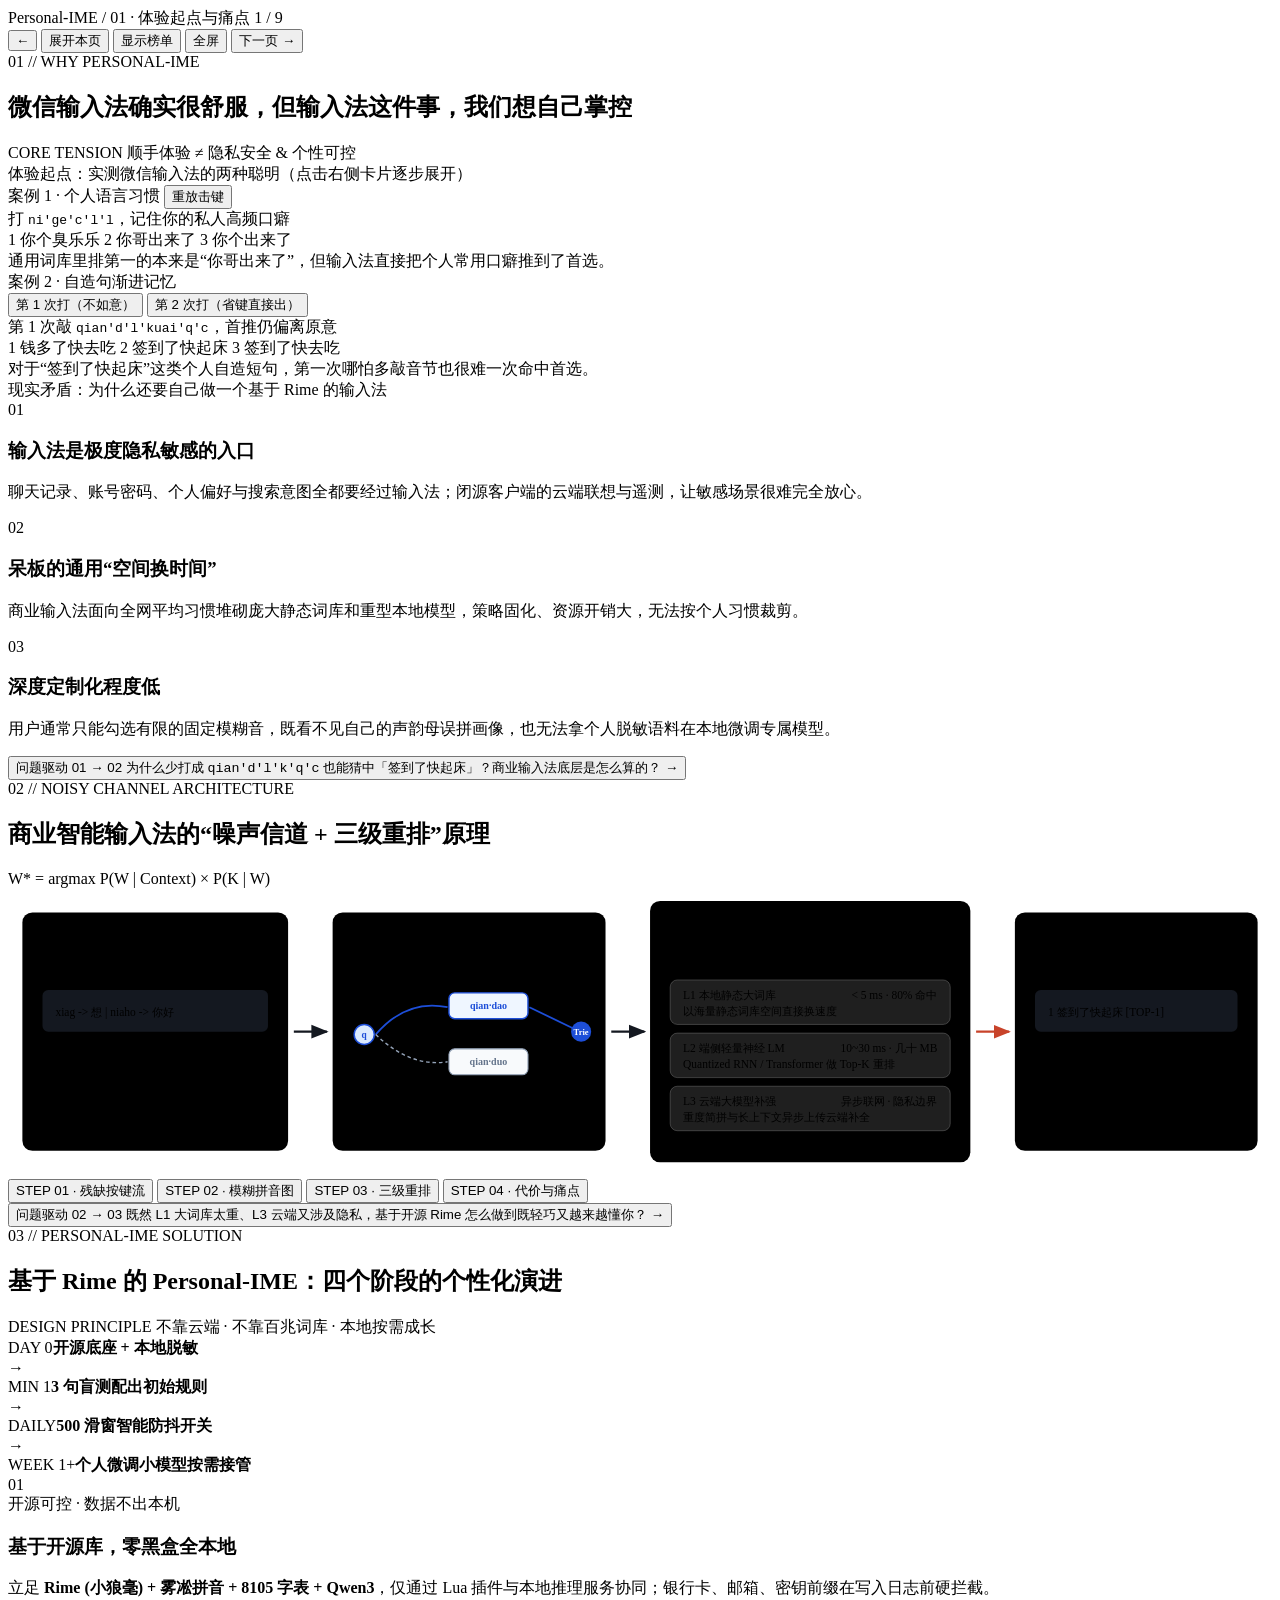
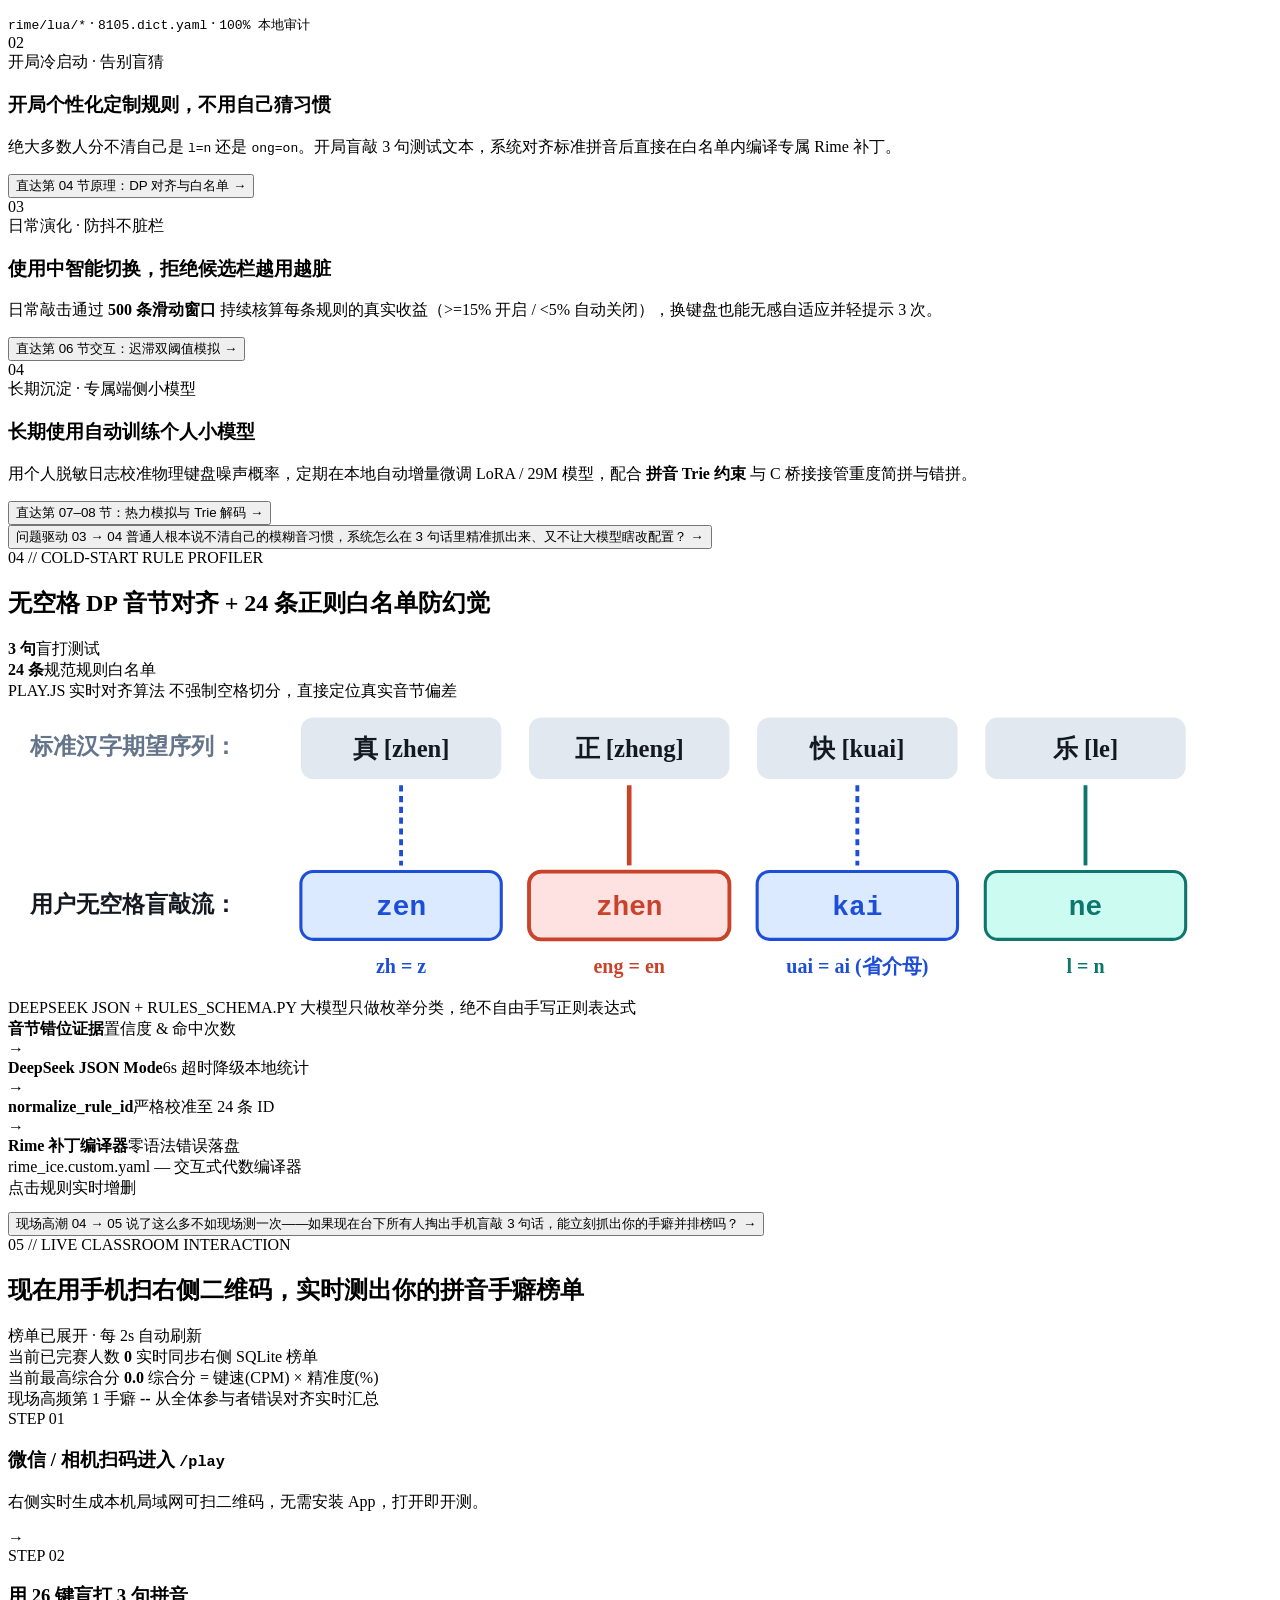
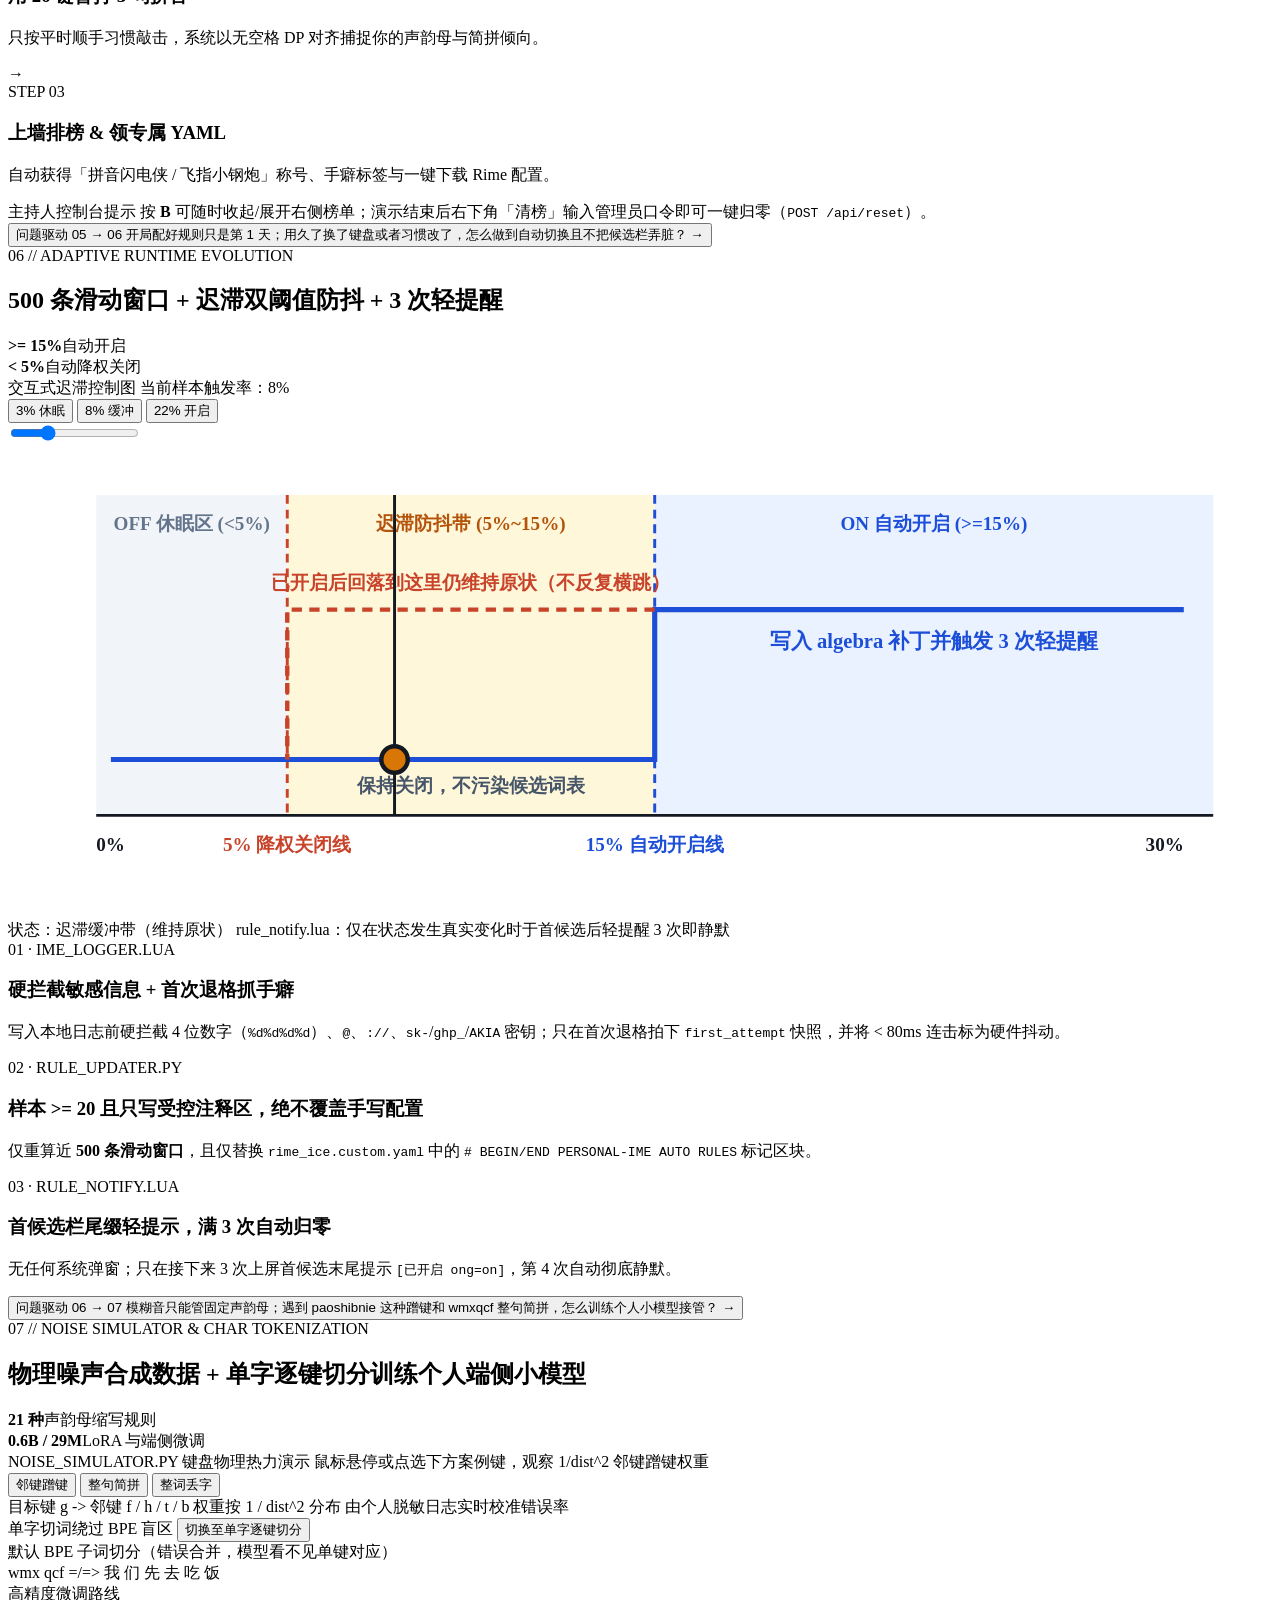
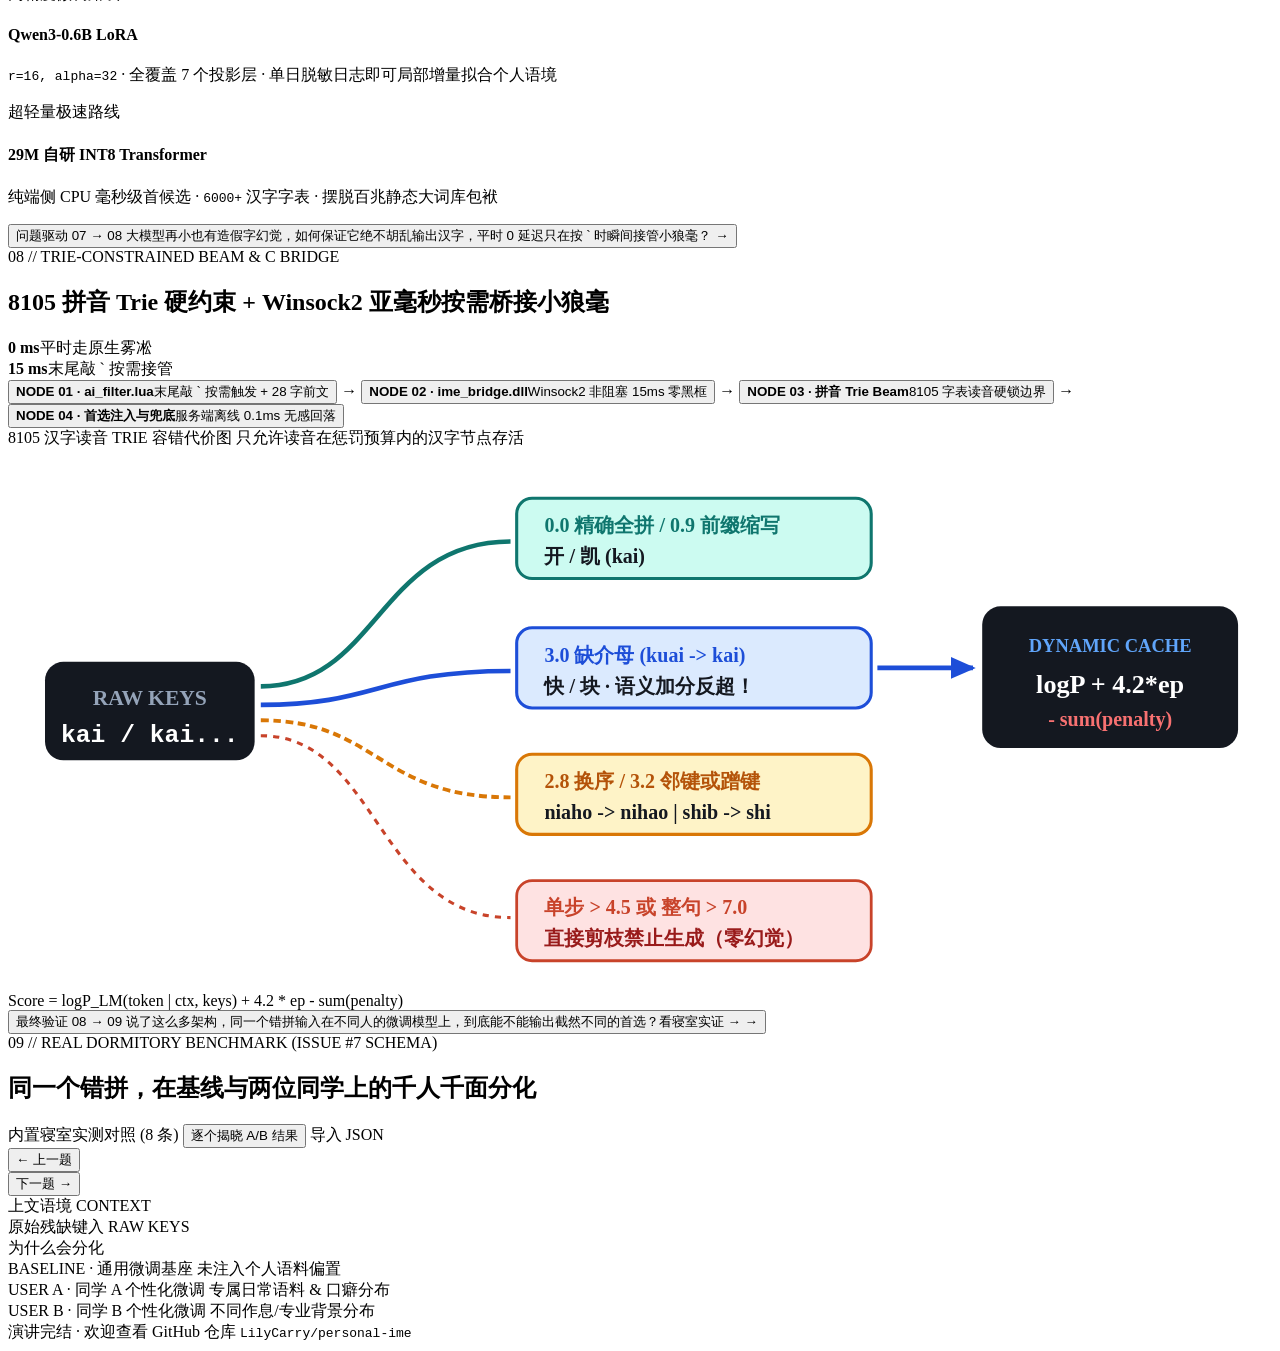
==== web/static/index.html @ c61e1b67 "feat(web): rebuild stage deck using blueprint SVG diagrams and 1920x1080 scaled canvas" ====
<!DOCTYPE html>
<html lang="zh-CN">
<head>
  <meta charset="UTF-8" />
  <meta name="viewport" content="width=device-width, initial-scale=1.0" />
  <title>Personal-IME | 千人千面的个性化智能拼音输入法</title>
  <link rel="icon" href="data:image/svg+xml,%3Csvg xmlns='http://www.w3.org/2000/svg' viewBox='0 0 32 32'%3E%3Crect width='32' height='32' rx='6' fill='%23141820'/%3E%3Ctext x='16' y='22' text-anchor='middle' font-family='sans-serif' font-size='15' font-weight='800' fill='%23C8432A'%3EPI%3C/text%3E%3C/svg%3E" />
  <link rel="stylesheet" href="/static/css/stage.css" />
</head>
<body>
  <div id="stage-shell" class="stage-shell is-sidebar-hidden">
    <!-- Left main viewport hosting scaled 1920x1080 fixed stage -->
    <main id="stage-main" class="stage-main">
      <!-- Subtle floating HUD outside/above slide canvas -->
      <div class="floating-hud" aria-label="演示控制">
        <div class="hud-left">
          <span class="hud-brand">Personal-IME</span>
          <span class="hud-sep">/</span>
          <span id="hud-chapter-name" class="hud-chapter">01 · 体验起点与痛点</span>
          <span id="slide-counter" class="hud-count">1 / 9</span>
        </div>
        <div class="hud-right">
          <button id="prev-slide-btn" class="hud-btn" type="button" title="上一页 (Left)">←</button>
          <button id="reveal-all-btn" class="hud-btn" type="button" title="展开当前页全部内容 (Space)">展开本页</button>
          <button id="toggle-sidebar-btn" class="hud-btn" type="button" title="显示或隐藏右侧扫码与榜单 (B)">显示榜单</button>
          <button id="fullscreen-btn" class="hud-btn" type="button" title="全屏演示 (F)">全屏</button>
          <button id="next-slide-btn" class="hud-btn hud-btn-solid" type="button" title="下一页 (Right)">下一页 →</button>
        </div>
      </div>

      <!-- Fixed 1920x1080 Stage scaled uniformly to fit #stage-main -->
      <div id="deck-viewport" class="deck-viewport">
        <div class="bp-grid-bg" aria-hidden="true"></div>
        <div id="deck-stage" class="deck-stage">

          <!-- ==================== SLIDE 1: 缘起与现实矛盾 ==================== -->
          <section id="slide-1" class="slide is-active" data-title="01 · 体验起点与痛点">
            <div class="slide-head-row">
              <div>
                <div class="kicker">01 // WHY PERSONAL-IME</div>
                <h1 class="h1">微信输入法确实很舒服，但输入法这件事，我们想<span class="rust">自己掌控</span></h1>
              </div>
              <div class="hero-stat-stamp">
                <span class="stamp-k">CORE TENSION</span>
                <span class="stamp-v">顺手体验 <span class="rust">≠</span> 隐私安全 &amp; 个性可控</span>
              </div>
            </div>

            <div class="s1-arena">
              <!-- Left column: Interactive Real Case Demos (Dark Candidate Bars directly framed) -->
              <div class="s1-left">
                <div class="zone-title"><span class="dot dot-ok"></span>体验起点：实测微信输入法的两种聪明（点击右侧卡片逐步展开）</div>

                <div class="demo-unit is-revealed" data-step="0">
                  <div class="demo-top">
                    <span class="tag tag-blue">案例 1 · 个人语言习惯</span>
                    <button id="wx-replay-btn" class="mini-btn" type="button">重放击键</button>
                  </div>
                  <div class="demo-lead">打 <code id="wx-case1-keys" class="keystream">ni'ge'c'l'l</code>，记住你的私人高频口癖</div>
                  <div class="ime-strip">
                    <span class="ime-item is-winner">1 你个臭乐乐</span>
                    <span class="ime-item">2 你哥出来了</span>
                    <span class="ime-item">3 你个出来了</span>
                  </div>
                  <div class="demo-note">通用词库里排第一的本来是“你哥出来了”，但输入法直接把个人常用口癖推到了首选。</div>
                </div>

                <div class="demo-unit is-veiled" data-step="1" data-veil-hint="点击揭晓案例 2：自造句渐进记忆对比">
                  <div class="demo-top">
                    <span class="tag tag-ok">案例 2 · 自造句渐进记忆</span>
                    <div class="seg-group">
                      <button class="seg-btn is-active wx-step-tab" type="button" data-wx-step="0">第 1 次打（不如意）</button>
                      <button class="seg-btn wx-step-tab" type="button" data-wx-step="1">第 2 次打（省键直接出）</button>
                    </div>
                  </div>
                  <div id="wx-step-display">
                    <div class="demo-lead">第 1 次敲 <code class="keystream">qian'd'l'kuai'q'c</code>，首推仍偏离原意</div>
                    <div class="ime-strip">
                      <span class="ime-item is-miss">1 钱多了快去吃</span>
                      <span class="ime-item">2 签到了快起床</span>
                      <span class="ime-item">3 签到了快去吃</span>
                    </div>
                    <div class="demo-note">对于“签到了快起床”这类个人自造短句，第一次哪怕多敲音节也很难一次命中首选。</div>
                  </div>
                </div>
              </div>

              <!-- Vertical Hairline -->
              <div class="v-rule" aria-hidden="true"></div>

              <!-- Right column: Big Editorial Numbered Pain Points (No boxed padding voids) -->
              <div class="s1-right">
                <div class="zone-title"><span class="dot dot-rust"></span>现实矛盾：为什么还要自己做一个基于 Rime 的输入法</div>

                <div class="pain-row is-veiled" data-step="2" data-veil-hint="点击揭晓痛点 01：极度隐私敏感">
                  <div class="pain-num">01</div>
                  <div class="pain-body">
                    <h3>输入法是极度隐私敏感的入口</h3>
                    <p>聊天记录、账号密码、个人偏好与搜索意图全都要经过输入法；闭源客户端的云端联想与遥测，让敏感场景很难完全放心。</p>
                  </div>
                </div>

                <div class="pain-row is-veiled" data-step="3" data-veil-hint="点击揭晓痛点 02：呆板的“空间换时间”">
                  <div class="pain-num">02</div>
                  <div class="pain-body">
                    <h3>呆板的通用“空间换时间”</h3>
                    <p>商业输入法面向全网平均习惯堆砌庞大静态词库和重型本地模型，策略固化、资源开销大，无法按个人习惯裁剪。</p>
                  </div>
                </div>

                <div class="pain-row is-veiled" data-step="4" data-veil-hint="点击揭晓痛点 03：定制化程度极低">
                  <div class="pain-num">03</div>
                  <div class="pain-body">
                    <h3>深度定制化程度低</h3>
                    <p>用户通常只能勾选有限的固定模糊音，既看不见自己的声韵母误拼画像，也无法拿个人脱敏语料在本地微调专属模型。</p>
                  </div>
                </div>
              </div>
            </div>

            <div class="slide-bottom-cue">
              <div class="progress-dots-inline" data-dots></div>
              <button class="cue-btn" type="button" data-goto="1">
                <span class="cue-pill">问题驱动 01 → 02</span>
                <span>为什么少打成 <code>qian'd'l'k'q'c</code> 也能猜中「签到了快起床」？商业输入法底层是怎么算的？</span>
                <span class="cue-arrow">→</span>
              </button>
            </div>
          </section>

          <!-- ==================== SLIDE 2: 商业输入法底层原理 (SVG + Interactive Stage) ==================== -->
          <section id="slide-2" class="slide" data-title="02 · 商业输入法底层原理">
            <div class="slide-head-row">
              <div>
                <div class="kicker">02 // NOISY CHANNEL ARCHITECTURE</div>
                <h2 class="h1">商业智能输入法的“噪声信道 + 三级重排”原理</h2>
              </div>
              <div class="formula-pill">W* = argmax P(W | Context) × P(K | W)</div>
            </div>

            <!-- Interactive SVG Pipeline Schematic -->
            <div class="wt-schematic-wrap is-revealed" data-step="0">
              <svg class="wt-svg" viewBox="0 0 1760 400" xmlns="http://www.w3.org/2000/svg">
                <defs>
                  <marker id="arr-ink" viewBox="0 0 10 10" refX="9" refY="5" markerWidth="8" markerHeight="8" orient="auto">
                    <path d="M0,1 L10,5 L0,9 z" fill="#141820" />
                  </marker>
                  <marker id="arr-rust" viewBox="0 0 10 10" refX="9" refY="5" markerWidth="8" markerHeight="8" orient="auto">
                    <path d="M0,1 L10,5 L0,9 z" fill="#C8432A" />
                  </marker>
                </defs>

                <!-- Step 1 box -->
                <g class="svg-stage" data-wt-target="0">
                  <rect x="20" y="34" width="370" height="332" rx="14" class="svg-box" />
                  <text x="48" y="76" class="svg-kicker">STEP 01 · PHYSICAL INPUT</text>
                  <text x="48" y="114" class="svg-title">残缺按键流 + 2D 坐标</text>
                  <rect x="48" y="142" width="314" height="58" rx="8" fill="#141820" />
                  <text x="66" y="178" class="svg-mono-white">xiag -> 想 | niaho -> 你好</text>
                  <text x="48" y="238" class="svg-body">不只看离散字母，更把每次点击坐标</text>
                  <text x="48" y="266" class="svg-body">映射为二维正态概率分布：</text>
                  <text x="48" y="302" class="svg-blue">P(x,y | target_key) 容错旁键误触</text>
                  <text x="48" y="342" class="svg-hint">点击节点查看底层公式 →</text>
                </g>

                <line x1="398" y1="200" x2="444" y2="200" stroke="#141820" stroke-width="3" marker-end="url(#arr-ink)" />

                <!-- Step 2 box -->
                <g class="svg-stage" data-wt-target="1">
                  <rect x="452" y="34" width="380" height="332" rx="14" class="svg-box" />
                  <text x="480" y="76" class="svg-kicker">STEP 02 · FUZZY LATTICE</text>
                  <text x="480" y="114" class="svg-title">模糊音节图 (DAG / Trie)</text>
                  <!-- Mini lattice SVG diagram -->
                  <circle cx="496" cy="204" r="14" fill="#DBEAFE" stroke="#1D4ED8" stroke-width="2" />
                  <text x="496" y="209" text-anchor="middle" font-size="13" font-weight="800" fill="#1D4ED8">q</text>
                  <path d="M512 204 Q 555 154 612 166" fill="none" stroke="#1D4ED8" stroke-width="2.5" />
                  <path d="M512 204 Q 560 250 612 242" fill="none" stroke="#94A3B8" stroke-width="2" stroke-dasharray="5 4" />
                  <rect x="614" y="146" width="110" height="36" rx="8" fill="#EFF6FF" stroke="#1D4ED8" stroke-width="2" />
                  <text x="669" y="169" text-anchor="middle" font-size="14" font-weight="800" fill="#1D4ED8">qian·dao</text>
                  <rect x="614" y="224" width="110" height="36" rx="8" fill="#F8FAFC" stroke="#94A3B8" stroke-width="1.5" />
                  <text x="669" y="247" text-anchor="middle" font-size="14" font-weight="700" fill="#64748B">qian·duo</text>
                  <path d="M726 166 L 788 196" fill="none" stroke="#1D4ED8" stroke-width="2.5" />
                  <circle cx="798" cy="200" r="14" fill="#1D4ED8" />
                  <text x="798" y="205" text-anchor="middle" font-size="12" font-weight="800" fill="#fff">Trie</text>
                  <text x="480" y="302" class="svg-body">声母简拼、漏敲、换序同时并行展开，</text>
                  <text x="480" y="330" class="svg-body">保留多条音节切分与纠错边权重。</text>
                </g>

                <line x1="840" y1="200" x2="886" y2="200" stroke="#141820" stroke-width="3" marker-end="url(#arr-ink)" />

                <!-- Step 3 HERO box (Rust accent) -->
                <g class="svg-stage is-hero" data-wt-target="2">
                  <rect x="894" y="18" width="446" height="364" rx="14" class="svg-box svg-box-hero" />
                  <text x="922" y="62" class="svg-kicker-rust">STEP 03 · 空间换时间核心 · 点击拆解</text>
                  <text x="922" y="102" class="svg-title-white">三级语言模型重排流水线</text>

                  <rect x="922" y="128" width="390" height="62" rx="10" fill="rgba(255,255,255,0.12)" stroke="rgba(255,255,255,0.28)" />
                  <text x="940" y="154" class="svg-layer-t">L1 本地静态大词库</text>
                  <text x="1294" y="154" text-anchor="end" class="svg-layer-badge">&lt; 5 ms · 80% 命中</text>
                  <text x="940" y="177" class="svg-layer-d">以海量静态词库空间直接换速度</text>

                  <rect x="922" y="202" width="390" height="62" rx="10" fill="rgba(255,255,255,0.12)" stroke="rgba(255,255,255,0.28)" />
                  <text x="940" y="228" class="svg-layer-t">L2 端侧轻量神经 LM</text>
                  <text x="1294" y="228" text-anchor="end" class="svg-layer-badge">10~30 ms · 几十 MB</text>
                  <text x="940" y="251" class="svg-layer-d">Quantized RNN / Transformer 做 Top-K 重排</text>

                  <rect x="922" y="276" width="390" height="62" rx="10" fill="rgba(255,255,255,0.12)" stroke="rgba(255,255,255,0.28)" />
                  <text x="940" y="302" class="svg-layer-t">L3 云端大模型补强</text>
                  <text x="1294" y="302" text-anchor="end" class="svg-layer-badge">异步联网 · 隐私边界</text>
                  <text x="940" y="325" class="svg-layer-d">重度简拼与长上下文异步上传云端补全</text>
                </g>

                <line x1="1348" y1="200" x2="1394" y2="200" stroke="#C8432A" stroke-width="3" marker-end="url(#arr-rust)" />

                <!-- Step 4 box -->
                <g class="svg-stage" data-wt-target="3">
                  <rect x="1402" y="34" width="338" height="332" rx="14" class="svg-box" />
                  <text x="1430" y="76" class="svg-kicker">STEP 04 · RERANK &amp; LIMIT</text>
                  <text x="1430" y="114" class="svg-title">重排输出与核心代价</text>
                  <rect x="1430" y="142" width="282" height="58" rx="8" fill="#141820" />
                  <text x="1448" y="178" class="svg-mono-green">1 签到了快起床   [TOP-1]</text>
                  <text x="1430" y="236" class="svg-rust-bold">3 大工程瓶颈：</text>
                  <text x="1430" y="268" class="svg-body">1. 全靠通用大词库换命中，体积臃肿</text>
                  <text x="1430" y="296" class="svg-body">2. 难以针对单人简拼习惯持续演化</text>
                  <text x="1430" y="324" class="svg-body">3. 长句重拼往往触发云端上下文回传</text>
                </g>
              </svg>
            </div>

            <!-- Interactive Stage Detail Bar (Populated dynamically by stage.js, compact & information-dense) -->
            <div class="wt-control-row is-veiled" data-step="1" data-veil-hint="点击展开右侧 4 阶段底层细节对照">
              <div id="wt-stage-bar" class="wt-pill-tabs">
                <button class="wt-node" type="button" data-wt="0">STEP 01 · 残缺按键流</button>
                <button class="wt-node" type="button" data-wt="1">STEP 02 · 模糊拼音图</button>
                <button class="wt-node is-active" type="button" data-wt="2">STEP 03 · 三级重排</button>
                <button class="wt-node" type="button" data-wt="3">STEP 04 · 代价与痛点</button>
              </div>
              <div id="wt-detail-stage" class="wt-detail-banner"></div>
            </div>

            <div class="slide-bottom-cue">
              <div class="progress-dots-inline" data-dots></div>
              <button class="cue-btn" type="button" data-goto="2">
                <span class="cue-pill">问题驱动 02 → 03</span>
                <span>既然 L1 大词库太重、L3 云端又涉及隐私，基于开源 Rime 怎么做到既轻巧又越来越懂你？</span>
                <span class="cue-arrow">→</span>
              </button>
            </div>
          </section>

          <!-- ==================== SLIDE 3: Rime 方案四大亮点 ==================== -->
          <section id="slide-3" class="slide" data-title="03 · Rime 方案四大亮点">
            <div class="slide-head-row">
              <div>
                <div class="kicker">03 // PERSONAL-IME SOLUTION</div>
                <h2 class="h1">基于 Rime 的 Personal-IME：<span class="rust">四个阶段</span>的个性化演进</h2>
              </div>
              <div class="hero-stat-stamp">
                <span class="stamp-k">DESIGN PRINCIPLE</span>
                <span class="stamp-v">不靠云端 · 不靠百兆词库 · 本地按需成长</span>
              </div>
            </div>

            <!-- Visual horizontal evolution timeline strip -->
            <div class="evo-timeline">
              <div class="evo-node"><span>DAY 0</span><b>开源底座 + 本地脱敏</b></div>
              <div class="evo-line">→</div>
              <div class="evo-node"><span>MIN 1</span><b>3 句盲测配出初始规则</b></div>
              <div class="evo-line">→</div>
              <div class="evo-node"><span>DAILY</span><b>500 滑窗智能防抖开关</b></div>
              <div class="evo-line">→</div>
              <div class="evo-node is-accent"><span>WEEK 1+</span><b>个人微调小模型按需接管</b></div>
            </div>

            <!-- 2x2 Asymmetric Architectural Grid with Strong Visual Stripes -->
            <div class="s3-grid">
              <article class="pillar p-dark is-revealed" data-step="0">
                <div class="pillar-num">01</div>
                <div class="pillar-head">
                  <span class="tag tag-white">开源可控 · 数据不出本机</span>
                  <h3>基于开源库，零黑盒全本地</h3>
                </div>
                <p>立足 <strong>Rime (小狼毫) + 雾凇拼音 + 8105 字表 + Qwen3</strong>，仅通过 Lua 插件与本地推理服务协同；银行卡、邮箱、密钥前缀在写入日志前硬拦截。</p>
                <div class="pillar-foot"><code>rime/lua/*</code> · <code>8105.dict.yaml</code> · <code>100% 本地审计</code></div>
              </article>

              <article class="pillar p-blue is-veiled" data-step="1" data-veil-hint="点击揭晓亮点 02：开局冷启动规则定制">
                <div class="pillar-num">02</div>
                <div class="pillar-head">
                  <span class="tag tag-blue">开局冷启动 · 告别盲猜</span>
                  <h3>开局个性化定制规则，不用自己猜习惯</h3>
                </div>
                <p>绝大多数人分不清自己是 <code>l=n</code> 还是 <code>ong=on</code>。开局盲敲 3 句测试文本，系统对齐标准拼音后直接在白名单内编译专属 Rime 补丁。</p>
                <div class="pillar-foot">
                  <button class="inline-jump" type="button" data-goto="3">直达第 04 节原理：DP 对齐与白名单 →</button>
                </div>
              </article>

              <article class="pillar p-amber is-veiled" data-step="2" data-veil-hint="点击揭晓亮点 03：日常智能切换">
                <div class="pillar-num">03</div>
                <div class="pillar-head">
                  <span class="tag tag-warn">日常演化 · 防抖不脏栏</span>
                  <h3>使用中智能切换，拒绝候选栏越用越脏</h3>
                </div>
                <p>日常敲击通过 <strong>500 条滑动窗口</strong> 持续核算每条规则的真实收益（&gt;=15% 开启 / &lt;5% 自动关闭），换键盘也能无感自适应并轻提示 3 次。</p>
                <div class="pillar-foot">
                  <button class="inline-jump" type="button" data-goto="5">直达第 06 节交互：迟滞双阈值模拟 →</button>
                </div>
              </article>

              <article class="pillar p-rust is-veiled" data-step="3" data-veil-hint="点击揭晓亮点 04：长期训练端侧小模型">
                <div class="pillar-num">04</div>
                <div class="pillar-head">
                  <span class="tag tag-rust">长期沉淀 · 专属端侧小模型</span>
                  <h3>长期使用自动训练个人小模型</h3>
                </div>
                <p>用个人脱敏日志校准物理键盘噪声概率，定期在本地自动增量微调 LoRA / 29M 模型，配合 <strong>拼音 Trie 约束</strong> 与 C 桥接接管重度简拼与错拼。</p>
                <div class="pillar-foot">
                  <button class="inline-jump" type="button" data-goto="6">直达第 07–08 节：热力模拟与 Trie 解码 →</button>
                </div>
              </article>
            </div>

            <div class="slide-bottom-cue">
              <div class="progress-dots-inline" data-dots></div>
              <button class="cue-btn" type="button" data-goto="3">
                <span class="cue-pill">问题驱动 03 → 04</span>
                <span>普通人根本说不清自己的模糊音习惯，系统怎么在 3 句话里精准抓出来、又不让大模型瞎改配置？</span>
                <span class="cue-arrow">→</span>
              </button>
            </div>
          </section>

          <!-- ==================== SLIDE 4: 开局规则引擎 ==================== -->
          <section id="slide-4" class="slide" data-title="04 · 开局个性化规则">
            <div class="slide-head-row">
              <div>
                <div class="kicker">04 // COLD-START RULE PROFILER</div>
                <h2 class="h1">无空格 DP 音节对齐 + <span class="rust">24 条正则白名单</span>防幻觉</h2>
              </div>
              <div class="kpi-pair">
                <div class="kpi-mini"><b>3 句</b><span>盲打测试</span></div>
                <div class="kpi-mini"><b>24 条</b><span>规范规则白名单</span></div>
              </div>
            </div>

            <div class="s4-grid">
              <!-- Left: Visual Alignment Diagram + Anti-hallucination SVG -->
              <div class="s4-left">
                <div class="visual-panel is-revealed" data-step="0">
                  <div class="vp-head">
                    <span class="tag tag-blue">PLAY.JS 实时对齐算法</span>
                    <span class="vp-sub">不强制空格切分，直接定位真实音节偏差</span>
                  </div>
                  <svg viewBox="0 0 820 190" class="align-svg" xmlns="http://www.w3.org/2000/svg">
                    <text x="14" y="34" font-size="15" font-weight="800" fill="#64748B">标准汉字期望序列：</text>
                    <g transform="translate(190,10)">
                      <rect x="0" y="0" width="130" height="40" rx="8" fill="#E2E8F0" /><text x="65" y="26" text-anchor="middle" font-weight="800" font-size="16" fill="#141820">真 [zhen]</text>
                      <rect x="148" y="0" width="130" height="40" rx="8" fill="#E2E8F0" /><text x="213" y="26" text-anchor="middle" font-weight="800" font-size="16" fill="#141820">正 [zheng]</text>
                      <rect x="296" y="0" width="130" height="40" rx="8" fill="#E2E8F0" /><text x="361" y="26" text-anchor="middle" font-weight="800" font-size="16" fill="#141820">快 [kuai]</text>
                      <rect x="444" y="0" width="130" height="40" rx="8" fill="#E2E8F0" /><text x="509" y="26" text-anchor="middle" font-weight="800" font-size="16" fill="#141820">乐 [le]</text>
                    </g>

                    <!-- Mapping arrows -->
                    <line x1="255" y1="54" x2="255" y2="106" stroke="#1D4ED8" stroke-width="2.5" stroke-dasharray="4 3" />
                    <line x1="403" y1="54" x2="403" y2="106" stroke="#C8432A" stroke-width="3" />
                    <line x1="551" y1="54" x2="551" y2="106" stroke="#1D4ED8" stroke-width="2.5" stroke-dasharray="4 3" />
                    <line x1="699" y1="54" x2="699" y2="106" stroke="#0F766E" stroke-width="2.5" />

                    <text x="14" y="136" font-size="15" font-weight="800" fill="#141820">用户无空格盲敲流：</text>
                    <g transform="translate(190,110)">
                      <rect x="0" y="0" width="130" height="44" rx="8" fill="#DBEAFE" stroke="#1D4ED8" stroke-width="2" /><text x="65" y="28" text-anchor="middle" font-family="monospace" font-weight="800" font-size="18" fill="#1D4ED8">zen</text>
                      <rect x="148" y="0" width="130" height="44" rx="8" fill="#FEE2E2" stroke="#C8432A" stroke-width="2.5" /><text x="213" y="28" text-anchor="middle" font-family="monospace" font-weight="800" font-size="18" fill="#C8432A">zhen</text>
                      <rect x="296" y="0" width="130" height="44" rx="8" fill="#DBEAFE" stroke="#1D4ED8" stroke-width="2" /><text x="361" y="28" text-anchor="middle" font-family="monospace" font-weight="800" font-size="18" fill="#1D4ED8">kai</text>
                      <rect x="444" y="0" width="130" height="44" rx="8" fill="#CCFBF1" stroke="#0F766E" stroke-width="2" /><text x="509" y="28" text-anchor="middle" font-family="monospace" font-weight="800" font-size="18" fill="#0F766E">ne</text>
                    </g>
                    <text x="255" y="176" text-anchor="middle" font-size="13" font-weight="700" fill="#1D4ED8">zh = z</text>
                    <text x="403" y="176" text-anchor="middle" font-size="13" font-weight="800" fill="#C8432A">eng = en</text>
                    <text x="551" y="176" text-anchor="middle" font-size="13" font-weight="700" fill="#1D4ED8">uai = ai (省介母)</text>
                    <text x="699" y="176" text-anchor="middle" font-size="13" font-weight="700" fill="#0F766E">l = n</text>
                  </svg>
                </div>

                <div class="visual-panel is-veiled" data-step="1" data-veil-hint="点击揭晓大模型 JSON 白名单过滤管道">
                  <div class="vp-head">
                    <span class="tag tag-rust">DEEPSEEK JSON + RULES_SCHEMA.PY</span>
                    <span class="vp-sub">大模型只做枚举分类，绝不自由手写正则表达式</span>
                  </div>
                  <div class="funnel-row">
                    <div class="fn-box"><b>音节错位证据</b><span>置信度 &amp; 命中次数</span></div>
                    <div class="fn-arr">→</div>
                    <div class="fn-box"><b>DeepSeek JSON Mode</b><span>6s 超时降级本地统计</span></div>
                    <div class="fn-arr">→</div>
                    <div class="fn-box is-hi"><b>normalize_rule_id</b><span>严格校准至 24 条 ID</span></div>
                    <div class="fn-arr">→</div>
                    <div class="fn-box is-ok"><b>Rime 补丁编译器</b><span>零语法错误落盘</span></div>
                  </div>
                </div>
              </div>

              <!-- Right: Interactive Rime Algebra Live Compiler -->
              <div class="s4-right is-veiled" data-step="2" data-veil-hint="点击开启交互式 Rime algebra 规则实时编译器">
                <div class="compiler-shell">
                  <div class="compiler-head">
                    <div>
                      <span class="dot-group"><i></i><i></i><i></i></span>
                      <span class="comp-title">rime_ice.custom.yaml — 交互式代数编译器</span>
                    </div>
                    <span class="comp-sub">点击规则实时增删</span>
                  </div>
                  <div id="rule-chip-group" class="chip-grid" aria-label="切换常见 Rime 模糊音规则"></div>
                  <pre id="rime-yaml-preview" class="yaml-code"></pre>
                </div>
              </div>
            </div>

            <div class="slide-bottom-cue">
              <div class="progress-dots-inline" data-dots></div>
              <button class="cue-btn" type="button" data-goto="4">
                <span class="cue-pill">现场高潮 04 → 05</span>
                <span>说了这么多不如现场测一次——如果现在台下所有人掏出手机盲敲 3 句话，能立刻抓出你的手癖并排榜吗？</span>
                <span class="cue-arrow">→</span>
              </button>
            </div>
          </section>

          <!-- ==================== SLIDE 5: 现场互动（右侧榜单自动展露） ==================== -->
          <section id="slide-5" class="slide" data-title="05 · 现场扫码测手癖">
            <div class="slide-head-row">
              <div>
                <div class="kicker">05 // LIVE CLASSROOM INTERACTION</div>
                <h2 class="h1">现在用手机扫右侧二维码，实时测出你的<span class="rust">拼音手癖榜单</span></h2>
              </div>
              <div class="live-pill-tag"><span class="live-dot"></span>榜单已展开 · 每 2s 自动刷新</div>
            </div>

            <!-- Giant Real-Time KPI Row (Updated live by stage.js from /api/leaderboard!) -->
            <div class="s5-kpi-row is-revealed" data-step="0">
              <div class="s5-kpi">
                <span class="s5-kpi-k">当前已完赛人数</span>
                <b id="live-total-players" class="s5-kpi-v">0</b>
                <span class="s5-kpi-d">实时同步右侧 SQLite 榜单</span>
              </div>
              <div class="s5-kpi">
                <span class="s5-kpi-k">当前最高综合分</span>
                <b id="live-top-score" class="s5-kpi-v">0.0</b>
                <span class="s5-kpi-d">综合分 = 键速(CPM) × 精准度(%)</span>
              </div>
              <div class="s5-kpi">
                <span class="s5-kpi-k">现场高频第 1 手癖</span>
                <b id="live-top-rule" class="s5-kpi-v rust-text">--</b>
                <span class="s5-kpi-d">从全体参与者错误对齐实时汇总</span>
              </div>
            </div>

            <!-- 3 Clear Visual Play Steps -->
            <div class="s5-steps-row is-veiled" data-step="1" data-veil-hint="点击查看 3 步现场扫码挑战指南">
              <div class="play-step">
                <div class="ps-num">STEP 01</div>
                <h3>微信 / 相机扫码进入 <code>/play</code></h3>
                <p>右侧实时生成本机局域网可扫二维码，无需安装 App，打开即开测。</p>
              </div>
              <div class="ps-arrow">→</div>
              <div class="play-step">
                <div class="ps-num">STEP 02</div>
                <h3>用 26 键盲打 3 句拼音</h3>
                <p>只按平时顺手习惯敲击，系统以无空格 DP 对齐捕捉你的声韵母与简拼倾向。</p>
              </div>
              <div class="ps-arrow">→</div>
              <div class="play-step is-highlight">
                <div class="ps-num">STEP 03</div>
                <h3>上墙排榜 &amp; 领专属 YAML</h3>
                <p>自动获得「拼音闪电侠 / 飞指小钢炮」称号、手癖标签与一键下载 Rime 配置。</p>
              </div>
            </div>

            <div class="s5-spotlight-band">
              <span class="tag tag-dark">主持人控制台提示</span>
              <span>按 <b>B</b> 可随时收起/展开右侧榜单；演示结束后右下角「清榜」输入管理员口令即可一键归零（<code>POST /api/reset</code>）。</span>
            </div>

            <div class="slide-bottom-cue">
              <div class="progress-dots-inline" data-dots></div>
              <button class="cue-btn" type="button" data-goto="5">
                <span class="cue-pill">问题驱动 05 → 06</span>
                <span>开局配好规则只是第 1 天；用久了换了键盘或者习惯改了，怎么做到自动切换且不把候选栏弄脏？</span>
                <span class="cue-arrow">→</span>
              </button>
            </div>
          </section>

          <!-- ==================== SLIDE 6: 智能切换与迟滞双阈值 ==================== -->
          <section id="slide-6" class="slide" data-title="06 · 使用中智能切换">
            <div class="slide-head-row">
              <div>
                <div class="kicker">06 // ADAPTIVE RUNTIME EVOLUTION</div>
                <h2 class="h1">500 条滑动窗口 + <span class="rust">迟滞双阈值防抖</span> + 3 次轻提醒</h2>
              </div>
              <div class="kpi-pair">
                <div class="kpi-mini"><b>>= 15%</b><span>自动开启</span></div>
                <div class="kpi-mini"><b>< 5%</b><span>自动降权关闭</span></div>
              </div>
            </div>

            <div class="s6-grid">
              <!-- Left: Visual Interactive Hysteresis Graph & Slider -->
              <div class="s6-left is-revealed" data-step="0">
                <div class="vp-head">
                  <div>
                    <span class="tag tag-blue">交互式迟滞控制图</span>
                    <span id="hyst-rate-val" class="rate-readout">当前样本触发率：8%</span>
                  </div>
                  <div class="seg-group">
                    <button class="seg-btn preset-rate-btn" type="button" data-rate="3">3% 休眠</button>
                    <button class="seg-btn preset-rate-btn is-active" type="button" data-rate="8">8% 缓冲</button>
                    <button class="seg-btn preset-rate-btn" type="button" data-rate="22">22% 开启</button>
                  </div>
                </div>

                <input id="hyst-slider" class="hyst-range" type="range" min="0" max="30" step="1" value="8" aria-label="规则样本触发率滑块" />

                <!-- Real Engineering Chart SVG -->
                <svg class="hyst-svg" viewBox="0 0 860 320" xmlns="http://www.w3.org/2000/svg">
                  <!-- Regions -->
                  <rect x="60" y="34" width="130" height="218" fill="#F1F5F9" />
                  <rect x="190" y="34" width="250" height="218" fill="#FEF3C7" opacity="0.65" />
                  <rect x="440" y="34" width="380" height="218" fill="#DBEAFE" opacity="0.6" />

                  <!-- Zone Titles -->
                  <text x="125" y="58" text-anchor="middle" font-size="13" font-weight="800" fill="#64748B">OFF 休眠区 (&lt;5%)</text>
                  <text x="315" y="58" text-anchor="middle" font-size="13" font-weight="800" fill="#B45309">迟滞防抖带 (5%~15%)</text>
                  <text x="630" y="58" text-anchor="middle" font-size="13" font-weight="800" fill="#1D4ED8">ON 自动开启 (&gt;=15%)</text>

                  <!-- Threshold vertical dashed lines -->
                  <line x1="190" y1="34" x2="190" y2="252" stroke="#C8432A" stroke-width="2" stroke-dasharray="6 4" />
                  <line x1="440" y1="34" x2="440" y2="252" stroke="#1D4ED8" stroke-width="2" stroke-dasharray="6 4" />

                  <!-- Hysteresis loop path -->
                  <!-- Bottom track (OFF state going right up to 15%) -->
                  <path d="M 70 214 L 440 214 L 440 112 L 800 112" fill="none" stroke="#1D4ED8" stroke-width="3.5" />
                  <!-- Return track (ON state going left down to 5%) -->
                  <path d="M 440 112 L 190 112 L 190 214" fill="none" stroke="#C8432A" stroke-width="3" stroke-dasharray="7 5" />

                  <!-- Labels on loop -->
                  <text x="315" y="236" text-anchor="middle" font-size="13" font-weight="700" fill="#475569">保持关闭，不污染候选词表</text>
                  <text x="315" y="98" text-anchor="middle" font-size="13" font-weight="700" fill="#C8432A">已开启后回落到这里仍维持原状（不反复横跳）</text>
                  <text x="630" y="138" text-anchor="middle" font-size="14" font-weight="800" fill="#1D4ED8">写入 algebra 补丁并触发 3 次轻提醒</text>

                  <!-- Axis -->
                  <line x1="60" y1="252" x2="820" y2="252" stroke="#141820" stroke-width="2" />
                  <text x="60" y="276" font-size="13" font-weight="700" fill="#141820">0%</text>
                  <text x="190" y="276" text-anchor="middle" font-size="13" font-weight="800" fill="#C8432A">5% 降权关闭线</text>
                  <text x="440" y="276" text-anchor="middle" font-size="13" font-weight="800" fill="#1D4ED8">15% 自动开启线</text>
                  <text x="800" y="276" text-anchor="end" font-size="13" font-weight="700" fill="#141820">30%</text>

                  <!-- Live indicator group moved by JS -->
                  <g id="hyst-cursor-group" transform="translate(263, 0)">
                    <line x1="0" y1="34" x2="0" y2="252" stroke="#141820" stroke-width="2" />
                    <circle id="hyst-cursor-dot" cx="0" cy="214" r="9" fill="#D97706" stroke="#141820" stroke-width="3" />
                  </g>
                </svg>

                <div class="ime-strip">
                  <span class="ime-item is-winner" id="hyst-state-badge">状态：迟滞缓冲带（维持原状）</span>
                  <span class="ime-item" id="hyst-comment-preview">rule_notify.lua：仅在状态发生真实变化时于首候选后轻提醒 3 次即静默</span>
                </div>
              </div>

              <!-- Right: 3 Engineering Safeguards -->
              <div class="s6-right">
                <div class="safe-item is-veiled" data-step="1" data-veil-hint="点击揭晓 01：脱敏采样与首犯快照">
                  <div class="safe-badge">01 · IME_LOGGER.LUA</div>
                  <h3>硬拦截敏感信息 + 首次退格抓手癖</h3>
                  <p>写入本地日志前硬拦截 4 位数字（<code>%d%d%d%d</code>）、<code>@</code>、<code>://</code>、<code>sk-</code>/<code>ghp_</code>/<code>AKIA</code> 密钥；只在首次退格拍下 <code>first_attempt</code> 快照，并将 &lt; 80ms 连击标为硬件抖动。</p>
                </div>

                <div class="safe-item is-veiled" data-step="2" data-veil-hint="点击揭晓 02：受控区块热更新">
                  <div class="safe-badge">02 · RULE_UPDATER.PY</div>
                  <h3>样本 >= 20 且只写受控注释区，绝不覆盖手写配置</h3>
                  <p>仅重算近 <strong>500 条滑动窗口</strong>，且仅替换 <code>rime_ice.custom.yaml</code> 中的 <code># BEGIN/END PERSONAL-IME AUTO RULES</code> 标记区块。</p>
                </div>

                <div class="safe-item is-veiled" data-step="3" data-veil-hint="点击揭晓 03：3 次轻提醒后隐身">
                  <div class="safe-badge">03 · RULE_NOTIFY.LUA</div>
                  <h3>首候选栏尾缀轻提示，满 3 次自动归零</h3>
                  <p>无任何系统弹窗；只在接下来 3 次上屏首候选末尾提示 <code>[已开启 ong=on]</code>，第 4 次自动彻底静默。</p>
                </div>
              </div>
            </div>

            <div class="slide-bottom-cue">
              <div class="progress-dots-inline" data-dots></div>
              <button class="cue-btn" type="button" data-goto="6">
                <span class="cue-pill">问题驱动 06 → 07</span>
                <span>模糊音只能管固定声韵母；遇到 paoshibnie 这种蹭键和 wmxqcf 整句简拼，怎么训练个人小模型接管？</span>
                <span class="cue-arrow">→</span>
              </button>
            </div>
          </section>

          <!-- ==================== SLIDE 7: 物理噪声仿真 + 单字切词小模型 ==================== -->
          <section id="slide-7" class="slide" data-title="07 · 自动训练小模型">
            <div class="slide-head-row">
              <div>
                <div class="kicker">07 // NOISE SIMULATOR &amp; CHAR TOKENIZATION</div>
                <h2 class="h1">物理噪声合成数据 + <span class="rust">单字逐键切分</span>训练个人端侧小模型</h2>
              </div>
              <div class="kpi-pair">
                <div class="kpi-mini"><b>21 种</b><span>声韵母缩写规则</span></div>
                <div class="kpi-mini"><b>0.6B / 29M</b><span>LoRA 与端侧微调</span></div>
              </div>
            </div>

            <div class="s7-grid">
              <!-- Left: Interactive QWERTY Physical Keyboard Error Heatmap -->
              <div class="s7-left is-revealed" data-step="0">
                <div class="vp-head">
                  <div>
                    <span class="tag tag-blue">NOISE_SIMULATOR.PY 键盘物理热力演示</span>
                    <span id="kb-sim-caption" class="vp-sub">鼠标悬停或点选下方案例键，观察 1/dist^2 邻键蹭键权重</span>
                  </div>
                  <div class="seg-group">
                    <button class="seg-btn kb-mode-btn is-active" type="button" data-kb="adjacent">邻键蹭键</button>
                    <button class="seg-btn kb-mode-btn" type="button" data-kb="abbr">整句简拼</button>
                    <button class="seg-btn kb-mode-btn" type="button" data-kb="jieba">整词丢字</button>
                  </div>
                </div>

                <!-- Real Interactive SVG QWERTY Keyboard -->
                <div id="qwerty-heatmap" class="qwerty-wrap"></div>

                <div id="kb-formula-note" class="ime-strip">
                  <span class="ime-item is-winner">目标键 g -> 邻键 f / h / t / b 权重按 1 / dist^2 分布</span>
                  <span class="ime-item">由个人脱敏日志实时校准错误率</span>
                </div>
              </div>

              <!-- Right: BPE Tokenization Toggle + Model Spec -->
              <div class="s7-right">
                <div class="visual-panel is-veiled" data-step="1" data-veil-hint="点击揭晓核心坑点：为什么要破除 BPE 子词合并">
                  <div class="vp-head">
                    <span class="tag tag-rust">单字切词绕过 BPE 盲区</span>
                    <button id="bpe-toggle-btn" class="mini-btn" type="button">切换至单字逐键切分</button>
                  </div>
                  <div id="bpe-mode-bad" class="token-stage is-bad">
                    <div class="ts-label">默认 BPE 子词切分（错误合并，模型看不见单键对应）</div>
                    <div class="tok-row">
                      <span class="tok tok-err">wmx</span>
                      <span class="tok tok-err">qcf</span>
                      <span class="tok-eq">=/=&gt;</span>
                      <span class="tok tok-zh">我 们 先 去 吃 饭</span>
                    </div>
                  </div>
                  <div id="bpe-mode-good" class="token-stage is-good" hidden>
                    <div class="ts-label">加入单键引导（强制拆字 + 声母强对齐）</div>
                    <div class="tok-row">
                      <span class="tok tok-ok">&lt;w&gt;</span><span class="tok tok-ok">&lt;m&gt;</span><span class="tok tok-ok">&lt;x&gt;</span><span class="tok tok-ok">&lt;q&gt;</span><span class="tok tok-ok">&lt;c&gt;</span><span class="tok tok-ok">&lt;f&gt;</span>
                      <span class="tok-eq">=&gt;</span>
                      <span class="tok tok-zh">我 们 先 去 吃 饭</span>
                    </div>
                  </div>
                </div>

                <div class="dual-model-strip is-veiled" data-step="2" data-veil-hint="点击揭晓端侧双尺寸训练路线">
                  <div class="model-card m-dark">
                    <span class="m-tag">高精度微调路线</span>
                    <h4>Qwen3-0.6B LoRA</h4>
                    <p><code>r=16, alpha=32</code> · 全覆盖 7 个投影层 · 单日脱敏日志即可局部增量拟合个人语境</p>
                  </div>
                  <div class="model-card m-blue">
                    <span class="m-tag">超轻量极速路线</span>
                    <h4>29M 自研 INT8 Transformer</h4>
                    <p>纯端侧 CPU 毫秒级首候选 · <code>6000+</code> 汉字字表 · 摆脱百兆静态大词库包袱</p>
                  </div>
                </div>
              </div>
            </div>

            <div class="slide-bottom-cue">
              <div class="progress-dots-inline" data-dots></div>
              <button class="cue-btn" type="button" data-goto="7">
                <span class="cue-pill">问题驱动 07 → 08</span>
                <span>大模型再小也有造假字幻觉，如何保证它绝不胡乱输出汉字，平时 0 延迟只在按 ` 时瞬间接管小狼毫？</span>
                <span class="cue-arrow">→</span>
              </button>
            </div>
          </section>

          <!-- ==================== SLIDE 8: Trie 解码与 C 桥接 ==================== -->
          <section id="slide-8" class="slide" data-title="08 · Trie 解码与桥接">
            <div class="slide-head-row">
              <div>
                <div class="kicker">08 // TRIE-CONSTRAINED BEAM &amp; C BRIDGE</div>
                <h2 class="h1">8105 拼音 <span class="rust">Trie 硬约束</span> + Winsock2 亚毫秒按需桥接小狼毫</h2>
              </div>
              <div class="kpi-pair">
                <div class="kpi-mini"><b>0 ms</b><span>平时走原生雾凇</span></div>
                <div class="kpi-mini"><b>15 ms</b><span>末尾敲 ` 按需接管</span></div>
              </div>
            </div>

            <!-- Interactive 4-Node Pipeline -->
            <div id="bridge-node-bar" class="pipe-4-row is-revealed" data-step="0">
              <button class="p4-node is-active" type="button" data-bridge="0"><b>NODE 01 · ai_filter.lua</b><span>末尾敲 ` 按需触发 + 28 字前文</span></button>
              <span class="p4-arr">→</span>
              <button class="p4-node" type="button" data-bridge="1"><b>NODE 02 · ime_bridge.dll</b><span>Winsock2 非阻塞 15ms 零黑框</span></button>
              <span class="p4-arr">→</span>
              <button class="p4-node" type="button" data-bridge="2"><b>NODE 03 · 拼音 Trie Beam</b><span>8105 字表读音硬锁边界</span></button>
              <span class="p4-arr">→</span>
              <button class="p4-node" type="button" data-bridge="3"><b>NODE 04 · 首选注入与兜底</b><span>服务端离线 0.1ms 无感回落</span></button>
            </div>

            <div class="s8-split is-veiled" data-step="1" data-veil-hint="点击展开 8105 Trie 树剪枝图与当前节点实现详情">
              <!-- Left SVG: Pinyin Trie Branch Pruning Diagram -->
              <div class="s8-svg-box">
                <div class="vp-head">
                  <span class="tag tag-rust">8105 汉字读音 TRIE 容错代价图</span>
                  <span class="vp-sub">只允许读音在惩罚预算内的汉字节点存活</span>
                </div>
                <svg viewBox="0 0 820 350" class="trie-svg" xmlns="http://www.w3.org/2000/svg">
                  <defs>
                    <marker id="arr-trie" viewBox="0 0 10 10" refX="8" refY="5" markerWidth="6" markerHeight="6" orient="auto">
                      <path d="M0,1 L9,5 L0,9 z" fill="#1D4ED8" />
                    </marker>
                  </defs>
                  <!-- Root -->
                  <rect x="24" y="138" width="136" height="64" rx="12" fill="#141820" />
                  <text x="92" y="166" text-anchor="middle" font-size="14" font-weight="800" fill="#94A3B8">RAW KEYS</text>
                  <text x="92" y="190" text-anchor="middle" font-family="monospace" font-size="16" font-weight="800" fill="#FFFFFF">kai / kai...</text>

                  <!-- Branches -->
                  <path d="M164 154 C 240 154, 240 60, 326 60" fill="none" stroke="#0F766E" stroke-width="3" />
                  <path d="M164 166 C 240 166, 240 144, 326 144" fill="none" stroke="#1D4ED8" stroke-width="3" />
                  <path d="M164 176 C 240 176, 240 226, 326 226" fill="none" stroke="#D97706" stroke-width="2.5" stroke-dasharray="5 3" />
                  <path d="M164 186 C 240 186, 240 304, 326 304" fill="none" stroke="#C8432A" stroke-width="2" stroke-dasharray="4 4" />

                  <!-- Branch nodes -->
                  <rect x="330" y="32" width="230" height="52" rx="10" fill="#CCFBF1" stroke="#0F766E" stroke-width="2" />
                  <text x="348" y="54" font-size="13" font-weight="800" fill="#0F766E">0.0 精确全拼 / 0.9 前缀缩写</text>
                  <text x="348" y="74" font-size="13" font-weight="700" fill="#141820">开 / 凯 (kai)</text>

                  <rect x="330" y="116" width="230" height="52" rx="10" fill="#DBEAFE" stroke="#1D4ED8" stroke-width="2" />
                  <text x="348" y="138" font-size="13" font-weight="800" fill="#1D4ED8">3.0 缺介母 (kuai -> kai)</text>
                  <text x="348" y="158" font-size="13" font-weight="700" fill="#141820">快 / 块 · 语义加分反超！</text>

                  <rect x="330" y="198" width="230" height="52" rx="10" fill="#FEF3C7" stroke="#D97706" stroke-width="2" />
                  <text x="348" y="220" font-size="13" font-weight="800" fill="#B45309">2.8 换序 / 3.2 邻键或蹭键</text>
                  <text x="348" y="240" font-size="13" font-weight="700" fill="#141820">niaho -> nihao | shib -> shi</text>

                  <rect x="330" y="280" width="230" height="52" rx="10" fill="#FEE2E2" stroke="#C8432A" stroke-width="1.8" />
                  <text x="348" y="302" font-size="13" font-weight="800" fill="#C8432A">单步 &gt; 4.5 或 整句 &gt; 7.0</text>
                  <text x="348" y="322" font-size="13" font-weight="700" fill="#991B1B">直接剪枝禁止生成（零幻觉）</text>

                  <!-- Winner Arrow -->
                  <line x1="564" y1="142" x2="626" y2="142" stroke="#1D4ED8" stroke-width="3" marker-end="url(#arr-trie)" />
                  <rect x="632" y="102" width="166" height="92" rx="12" fill="#141820" />
                  <text x="715" y="132" text-anchor="middle" font-size="12" font-weight="800" fill="#60A5FA">DYNAMIC CACHE</text>
                  <text x="715" y="158" text-anchor="middle" font-size="17" font-weight="900" fill="#FFFFFF">logP + 4.2*ep</text>
                  <text x="715" y="180" text-anchor="middle" font-size="13" font-weight="700" fill="#F87171">- sum(penalty)</text>
                </svg>
              </div>

              <!-- Right: Dense Node Inspector + Live Scoring Equation -->
              <div class="s8-detail-col">
                <div id="bridge-detail-box" class="bridge-inspector"></div>
                <div class="ime-strip">
                  <span class="ime-item is-winner">Score = logP_LM(token | ctx, keys) + 4.2 * ep - sum(penalty)</span>
                </div>
              </div>
            </div>

            <div class="slide-bottom-cue">
              <div class="progress-dots-inline" data-dots></div>
              <button class="cue-btn" type="button" data-goto="8">
                <span class="cue-pill">最终验证 08 → 09</span>
                <span>说了这么多架构，同一个错拼输入在不同人的微调模型上，到底能不能输出截然不同的首选？看寝室实证 →</span>
                <span class="cue-arrow">→</span>
              </button>
            </div>
          </section>

          <!-- ==================== SLIDE 9: 寝室实证对比 ==================== -->
          <section id="slide-9" class="slide" data-title="09 · 寝室实证对比">
            <div class="slide-head-row">
              <div>
                <div class="kicker">09 // REAL DORMITORY BENCHMARK (ISSUE #7 SCHEMA)</div>
                <h2 class="h1">同一个错拼，在基线与两位同学上的<span class="rust">千人千面分化</span></h2>
              </div>
              <div class="s9-actions">
                <span id="cases-source-pill" class="tag tag-dark">内置寝室实测对照 (8 条)</span>
                <button id="reveal-models-btn" class="hud-btn hud-btn-solid" type="button">逐个揭晓 A/B 结果</button>
                <label class="hud-btn file-label" title="直接加载本地 eval_compare.json">导入 JSON
                  <input id="cases-file-input" type="file" accept=".json,application/json" hidden />
                </label>
              </div>
            </div>

            <!-- Case Switcher Pager -->
            <div class="case-nav-row">
              <button id="case-prev-btn" class="mini-btn" type="button">← 上一题</button>
              <div id="case-pills" class="case-pill-strip" aria-label="切换测试案例"></div>
              <button id="case-next-btn" class="mini-btn" type="button">下一题 →</button>
            </div>

            <!-- Focused Case Hero Strip -->
            <div class="s9-input-hero">
              <div class="ih-col">
                <span class="ih-k">上文语境 CONTEXT</span>
                <div id="case-context-val" class="ih-context"></div>
              </div>
              <div class="ih-sep"></div>
              <div class="ih-col">
                <span class="ih-k">原始残缺键入 RAW KEYS</span>
                <code id="case-keys-val" class="ih-keys"></code>
              </div>
              <div class="ih-sep"></div>
              <div class="ih-col">
                <span class="ih-k">为什么会分化</span>
                <div id="case-note-val" class="ih-note"></div>
              </div>
            </div>

            <!-- 3-Column Comparison Outputs -->
            <div id="case-compare-grid" class="s9-compare-grid">
              <div class="cmp-col cmp-base" data-model-col="0">
                <div class="cmp-head">
                  <span class="cmp-tag">BASELINE · 通用微调基座</span>
                  <span class="cmp-sub">未注入个人语料偏置</span>
                </div>
                <div id="case-base-pred" class="cmp-pred"></div>
              </div>

              <div class="cmp-col cmp-ua is-concealed" data-model-col="1">
                <div class="cmp-head">
                  <span class="cmp-tag tag-blue">USER A · 同学 A 个性化微调</span>
                  <span class="cmp-sub">专属日常语料 &amp; 口癖分布</span>
                </div>
                <div id="case-ua-pred" class="cmp-pred"></div>
              </div>

              <div class="cmp-col cmp-ub is-concealed" data-model-col="2">
                <div class="cmp-head">
                  <span class="cmp-tag tag-rust">USER B · 同学 B 个性化微调</span>
                  <span class="cmp-sub">不同作息/专业背景分布</span>
                </div>
                <div id="case-ub-pred" class="cmp-pred"></div>
              </div>
            </div>

            <!-- Mini Matrix Table for Overview of remaining cases -->
            <div class="s9-mini-strip" id="s9-mini-strip"></div>

            <div class="slide-bottom-cue">
              <div class="progress-dots-inline" data-dots></div>
              <div class="end-badge">演讲完结 · 欢迎查看 GitHub 仓库 <code>LilyCarry/personal-ime</code></div>
            </div>
          </section>

        </div>
      </div>
    </main>

    <!-- Right Docked Panel (Hidden by default on Slides 1-4; auto-opens on Slide 5 or via B / button) -->
    <aside id="stage-right" class="stage-right" aria-label="扫码入口与实时排行榜" hidden>
      <section class="qr-panel">
        <div id="qr-container" class="qr-box" aria-label="手机扫码访问 /play"></div>
        <div class="qr-meta">
          <div class="qr-eyebrow">SCAN TO JOIN // 现场扫码竞速</div>
          <h2 class="qr-title">手机扫码测出你的手癖</h2>
          <p class="qr-desc">无需安装 App，26 键盲打 3 句拼音，即刻上榜并生成 Rime 个性化配置文件。</p>
          <div class="qr-url-row">
            <code id="play-url-text" class="qr-url">--</code>
            <button id="copy-url-btn" class="copy-url-btn" type="button">复制地址</button>
          </div>
          <div id="copy-url-feedback" class="copy-feedback" aria-live="polite"></div>
        </div>
      </section>

      <section class="board-panel">
        <div class="board-head">
          <div class="board-title-group">
            <h3>实时打字竞速榜</h3>
            <span id="poll-status-badge" class="poll-badge">2s 同步中</span>
          </div>
          <span id="player-count-badge" class="count-badge">0 人完赛</span>
        </div>

        <div id="recent-comments-bar" class="comments-bar" hidden>
          <span class="comments-label">最新上墙</span>
          <div id="recent-comments-track" class="comments-track"></div>
        </div>

        <div id="leaderboard-empty" class="board-empty">
          <strong>等待首位同学上榜</strong>
          <span>扫上方二维码盲打 3 句拼音，排行榜与个性化手癖标签将实时刷新。</span>
        </div>

        <ol id="leaderboard-list" class="leaderboard-list" hidden></ol>
      </section>

      <div class="right-foot">
        <span class="formula-note">综合分 = 键速(CPM) × 精准度(%)</span>
        <button id="open-reset-btn" class="reset-corner-btn" type="button" title="管理员清空当前排行榜">清榜</button>
      </div>
    </aside>
  </div>

  <!-- Hidden Admin Reset Modal -->
  <div id="reset-modal" class="modal-backdrop" hidden role="dialog" aria-modal="true" aria-labelledby="reset-modal-title">
    <div class="modal-card">
      <div class="modal-head">
        <h3 id="reset-modal-title">管理员清榜确认</h3>
        <button id="close-reset-btn" class="modal-close" type="button" aria-label="关闭弹窗">×</button>
      </div>
      <p class="modal-desc">将清空当前所有参与者的测试记录与排行榜分数，操作不可撤回。</p>
      <form id="reset-form" class="modal-form">
        <label class="modal-label" for="admin-token-input">管理员口令 (ADMIN_TOKEN)</label>
        <input id="admin-token-input" class="modal-input" type="password" placeholder="请输入服务启动时配置的 ADMIN_TOKEN" autocomplete="off" />
        <div id="reset-error-msg" class="modal-error" hidden></div>
        <div class="modal-actions">
          <button id="cancel-reset-btn" class="hud-btn" type="button">取消</button>
          <button id="confirm-reset-btn" class="btn-danger" type="submit">确认清空</button>
        </div>
      </form>
    </div>
  </div>

  <script src="/static/js/stage.js"></script>
</body>
</html>
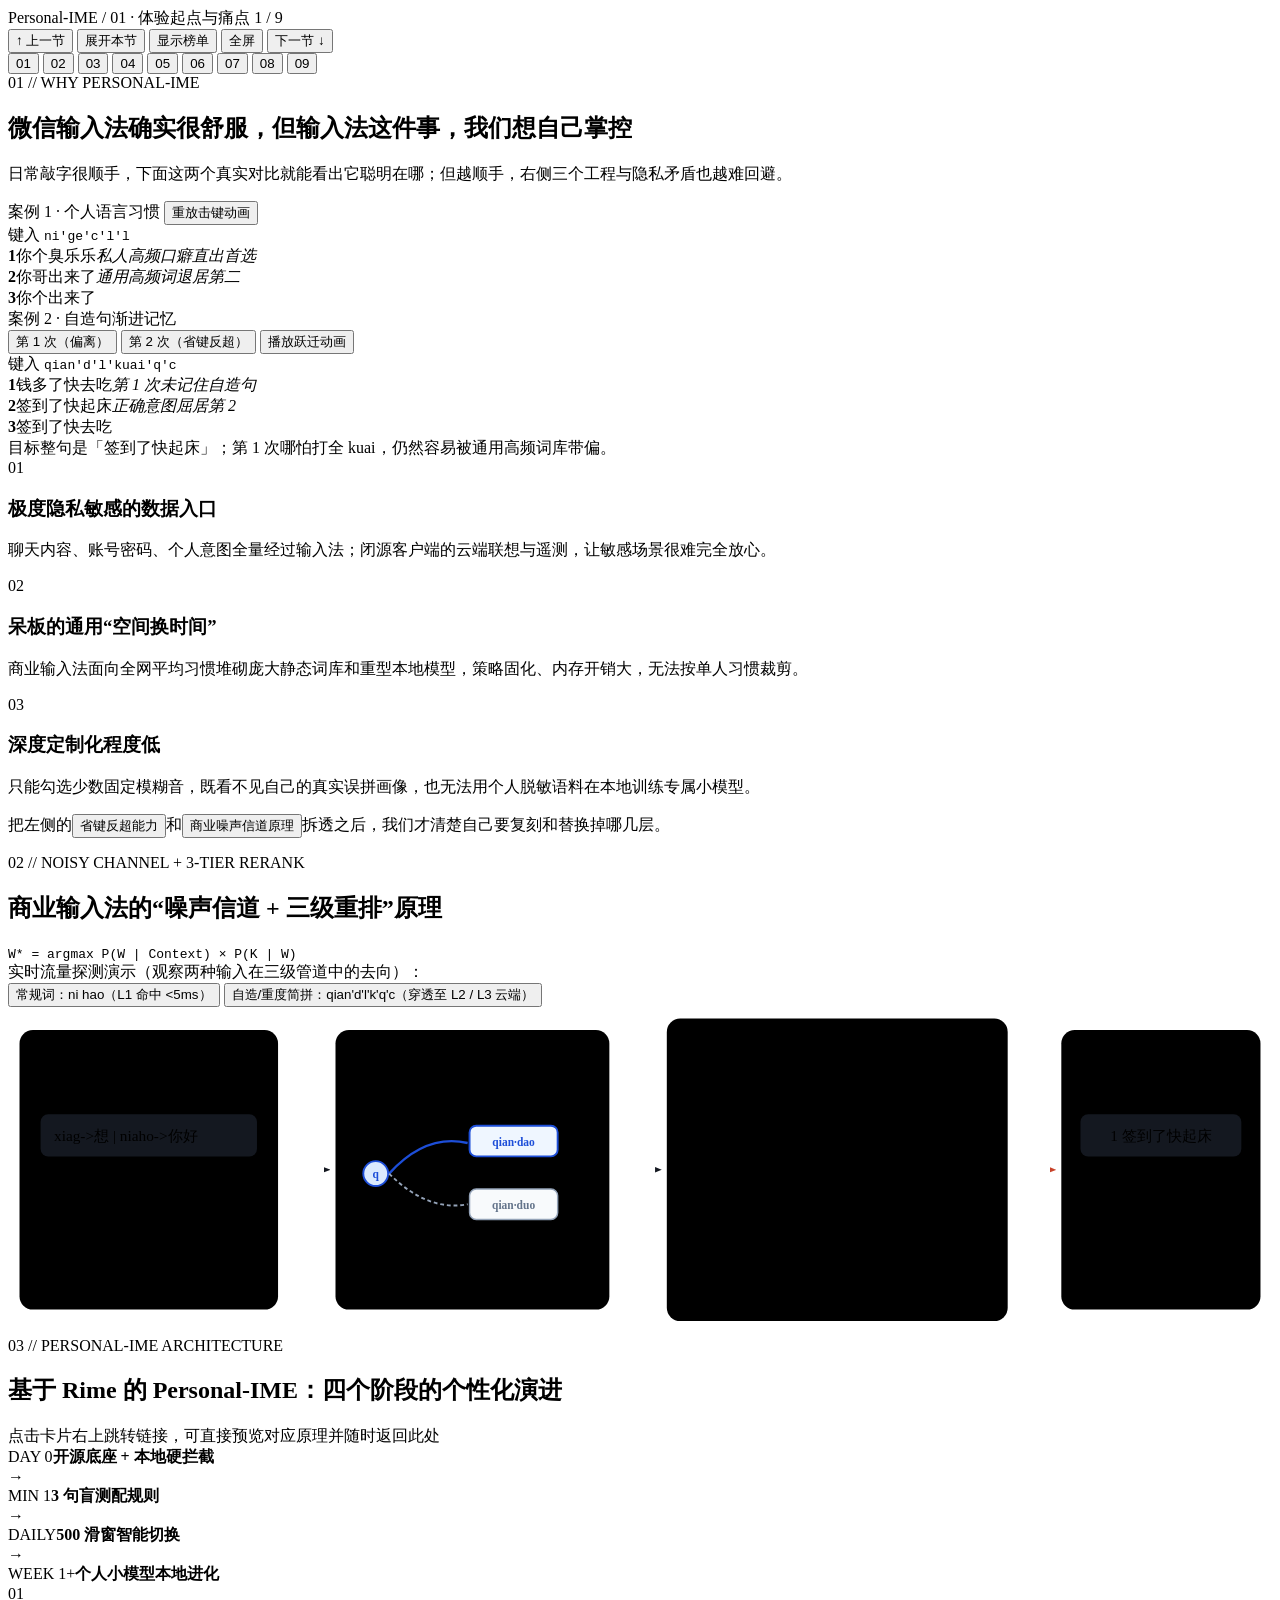
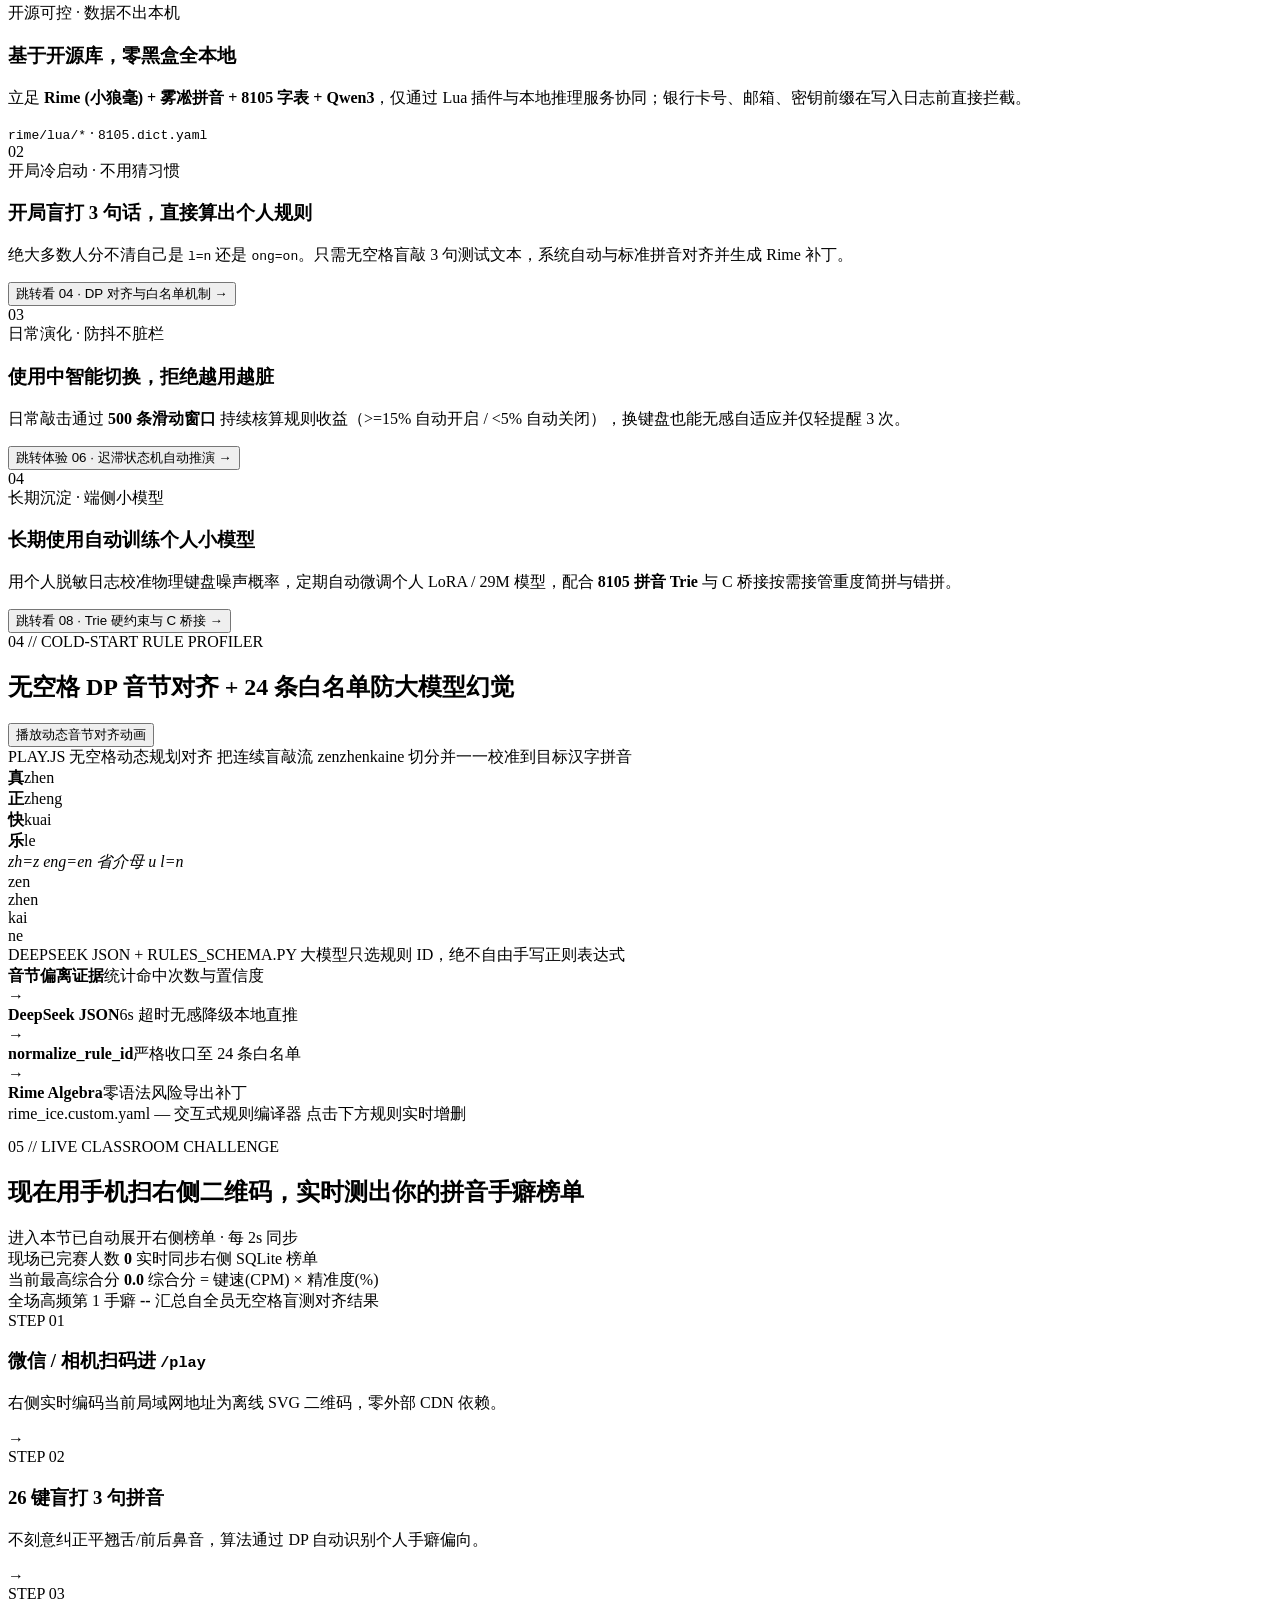
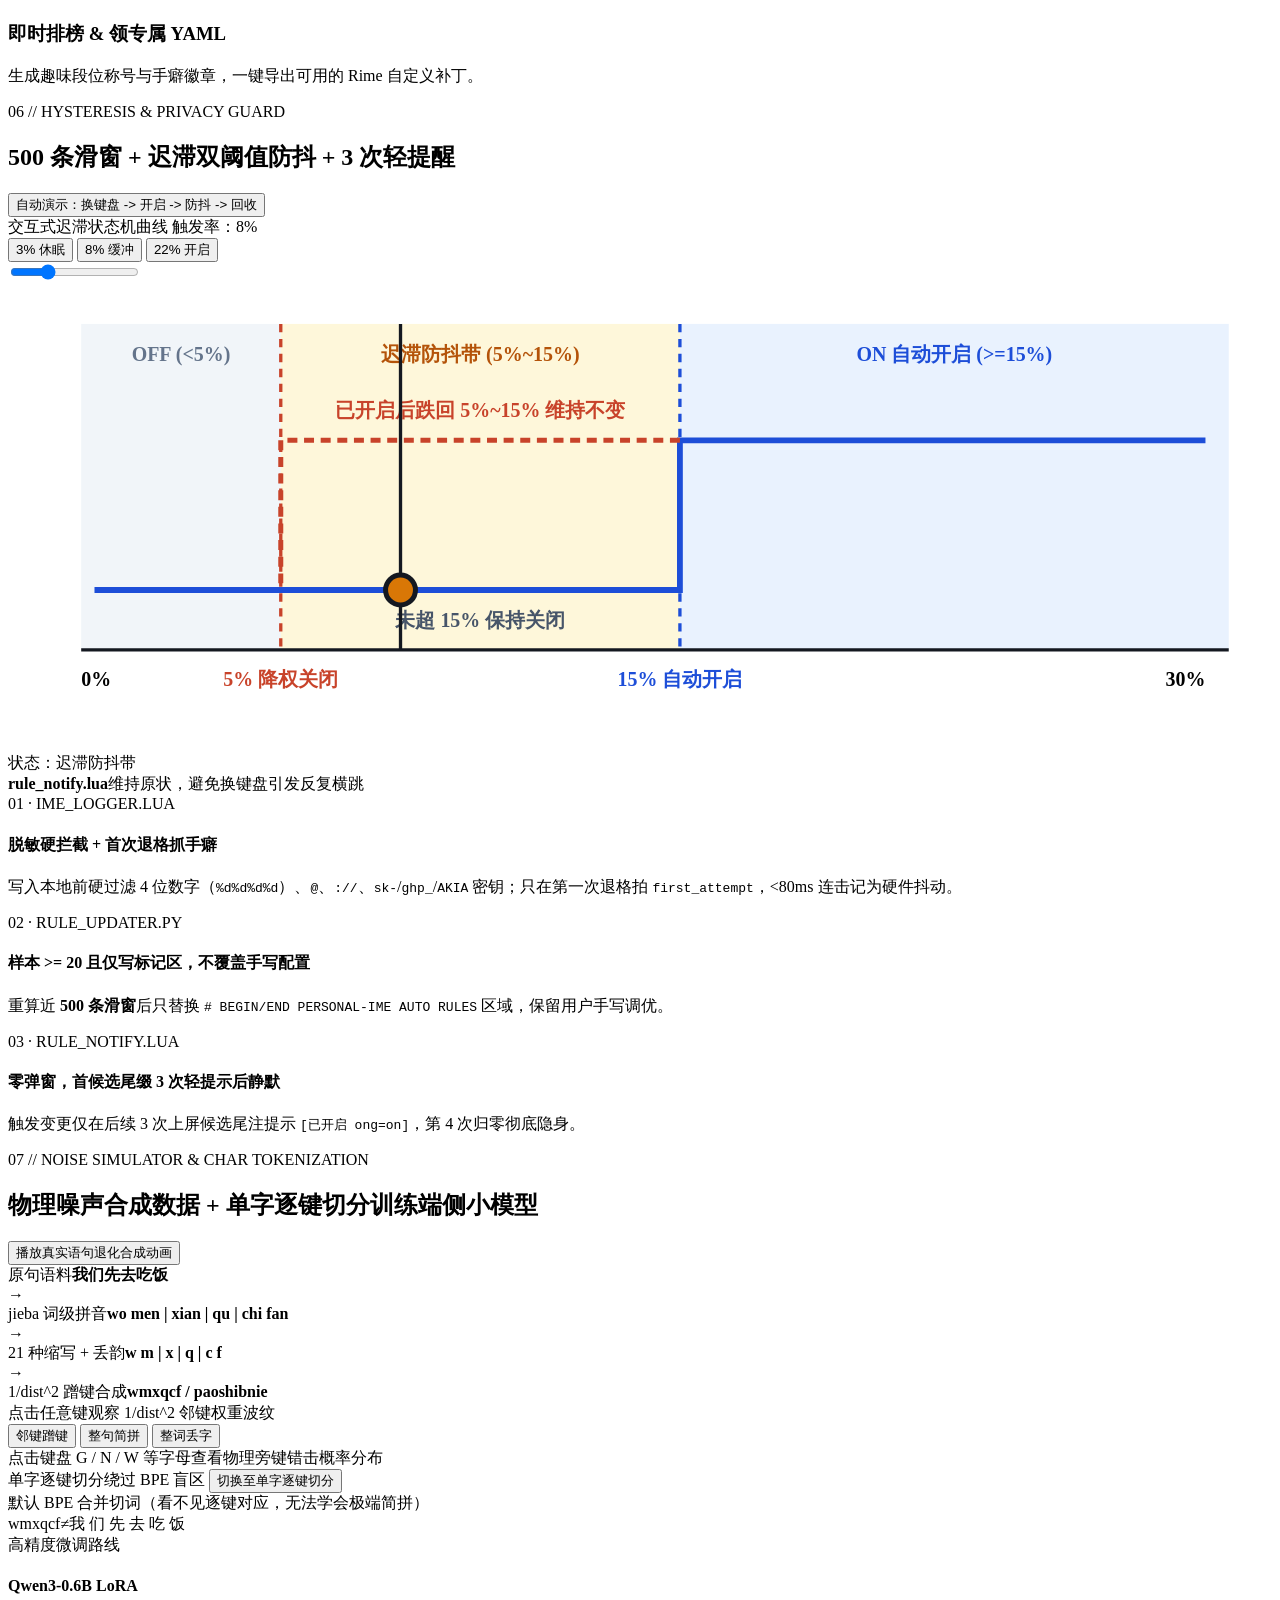
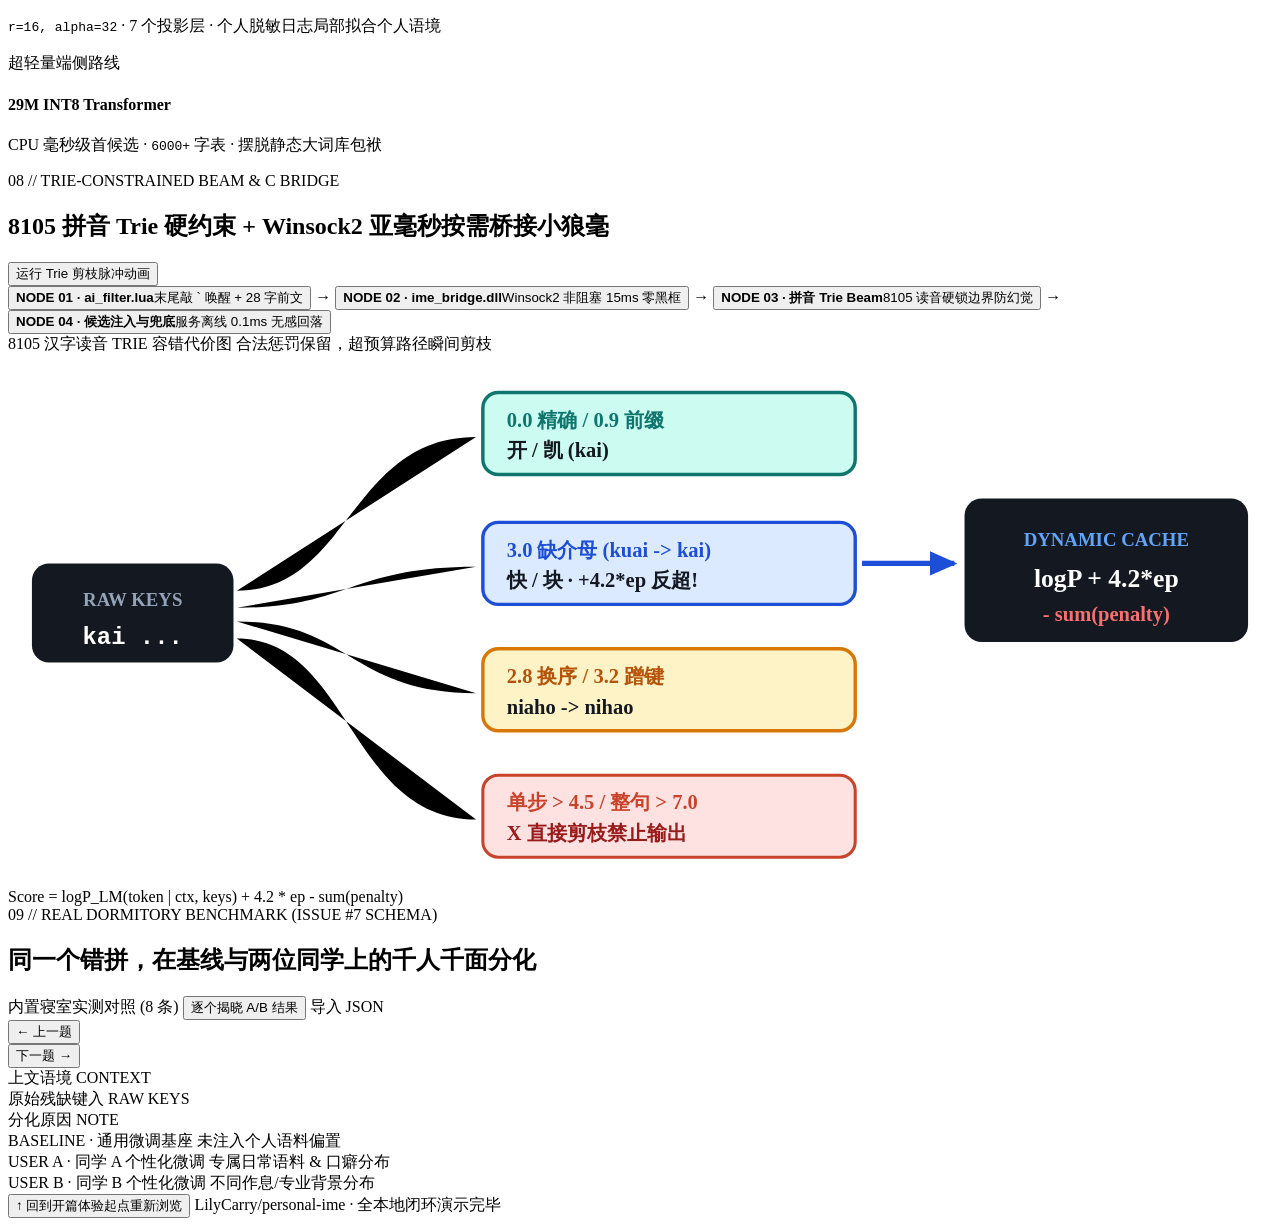
==== commit 53290e7f: "feat(web): convert stage deck into seamless fluid narrative flow with jump-back history" ====
--- a/web/static/index.html
+++ b/web/static/index.html
@@ -9,858 +9,737 @@
 </head>
 <body>
   <div id="stage-shell" class="stage-shell is-sidebar-hidden">
-    <!-- Left main viewport hosting scaled 1920x1080 fixed stage -->
+    <!-- Main Continuous Fluid Storytelling Canvas -->
     <main id="stage-main" class="stage-main">
-      <!-- Subtle floating HUD outside/above slide canvas -->
-      <div class="floating-hud" aria-label="演示控制">
-        <div class="hud-left">
+      <div class="bp-grid-bg" aria-hidden="true"></div>
+      <div class="ambient-glow glow-a" aria-hidden="true"></div>
+      <div class="ambient-glow glow-b" aria-hidden="true"></div>
+
+      <!-- Subtle Floating HUD -->
+      <header class="floating-hud" aria-label="演示控制">
+        <div class="hud-pill">
           <span class="hud-brand">Personal-IME</span>
           <span class="hud-sep">/</span>
           <span id="hud-chapter-name" class="hud-chapter">01 · 体验起点与痛点</span>
           <span id="slide-counter" class="hud-count">1 / 9</span>
         </div>
-        <div class="hud-right">
-          <button id="prev-slide-btn" class="hud-btn" type="button" title="上一页 (Left)">←</button>
-          <button id="reveal-all-btn" class="hud-btn" type="button" title="展开当前页全部内容 (Space)">展开本页</button>
+
+        <div class="hud-pill hud-actions">
+          <button id="prev-slide-btn" class="hud-btn" type="button" title="上一部分 (↑ / ←)">↑ 上一节</button>
+          <button id="reveal-all-btn" class="hud-btn" type="button" title="展开当前节折叠内容 (Space)">展开本节</button>
           <button id="toggle-sidebar-btn" class="hud-btn" type="button" title="显示或隐藏右侧扫码与榜单 (B)">显示榜单</button>
           <button id="fullscreen-btn" class="hud-btn" type="button" title="全屏演示 (F)">全屏</button>
-          <button id="next-slide-btn" class="hud-btn hud-btn-solid" type="button" title="下一页 (Right)">下一页 →</button>
+          <button id="next-slide-btn" class="hud-btn hud-btn-solid" type="button" title="下一部分 (↓ / →)">下一节 ↓</button>
         </div>
+      </header>
+
+      <!-- Floating Jump-Back Pill (Appears automatically after clicking any in-page cross-jump link) -->
+      <div id="jump-back-bar" class="jump-back-bar" hidden>
+        <button id="jump-back-btn" class="jump-back-btn" type="button">
+          <span class="jb-icon">←</span>
+          <span id="jump-back-label">返回刚才讲解处</span>
+          <kbd class="jb-kbd">Esc</kbd>
+        </button>
       </div>
 
-      <!-- Fixed 1920x1080 Stage scaled uniformly to fit #stage-main -->
-      <div id="deck-viewport" class="deck-viewport">
-        <div class="bp-grid-bg" aria-hidden="true"></div>
-        <div id="deck-stage" class="deck-stage">
-
-          <!-- ==================== SLIDE 1: 缘起与现实矛盾 ==================== -->
-          <section id="slide-1" class="slide is-active" data-title="01 · 体验起点与痛点">
-            <div class="slide-head-row">
-              <div>
-                <div class="kicker">01 // WHY PERSONAL-IME</div>
-                <h1 class="h1">微信输入法确实很舒服，但输入法这件事，我们想<span class="rust">自己掌控</span></h1>
-              </div>
-              <div class="hero-stat-stamp">
-                <span class="stamp-k">CORE TENSION</span>
-                <span class="stamp-v">顺手体验 <span class="rust">≠</span> 隐私安全 &amp; 个性可控</span>
-              </div>
-            </div>
-
-            <div class="s1-arena">
-              <!-- Left column: Interactive Real Case Demos (Dark Candidate Bars directly framed) -->
-              <div class="s1-left">
-                <div class="zone-title"><span class="dot dot-ok"></span>体验起点：实测微信输入法的两种聪明（点击右侧卡片逐步展开）</div>
-
-                <div class="demo-unit is-revealed" data-step="0">
-                  <div class="demo-top">
-                    <span class="tag tag-blue">案例 1 · 个人语言习惯</span>
-                    <button id="wx-replay-btn" class="mini-btn" type="button">重放击键</button>
+      <!-- Continuous Scrollable Story Spine & Flow -->
+      <div id="story-flow" class="flow-canvas">
+        <!-- Left Continuous Vertical Thread Spine -->
+        <nav class="story-spine" aria-label="故事线索">
+          <div class="spine-track">
+            <div id="spine-fill" class="spine-fill"></div>
+          </div>
+          <div id="spine-nodes" class="spine-nodes">
+            <button type="button" class="spine-dot is-active" data-section="0" title="01 · 体验起点与痛点">01</button>
+            <button type="button" class="spine-dot" data-section="1" title="02 · 商业输入法底层原理">02</button>
+            <button type="button" class="spine-dot" data-section="2" title="03 · Rime 方案四大亮点">03</button>
+            <button type="button" class="spine-dot" data-section="3" title="04 · 开局个性化规则">04</button>
+            <button type="button" class="spine-dot" data-section="4" title="05 · 现场扫码测手癖">05</button>
+            <button type="button" class="spine-dot" data-section="5" title="06 · 使用中智能切换">06</button>
+            <button type="button" class="spine-dot" data-section="6" title="07 · 自动训练小模型">07</button>
+            <button type="button" class="spine-dot" data-section="7" title="08 · Trie 解码与桥接">08</button>
+            <button type="button" class="spine-dot" data-section="8" title="09 · 寝室实证对比">09</button>
+          </div>
+        </nav>
+
+        <!-- ==================== CHAPTER 01: 缘起与现实矛盾 ==================== -->
+        <section id="sec-1" class="story-section is-inview" data-index="0" data-title="01 · 体验起点与痛点">
+          <div class="sec-kicker">01 // WHY PERSONAL-IME</div>
+          <h1 class="sec-h1">微信输入法确实很舒服，但输入法这件事，我们想<span class="rust">自己掌控</span></h1>
+          <p class="sec-lede">日常敲字很顺手，下面这两个真实对比就能看出它聪明在哪；但越顺手，右侧三个工程与隐私矛盾也越难回避。</p>
+
+          <div class="s1-split">
+            <!-- Interactive Animated IME Keypress & Candidate Ranking Simulator -->
+            <div class="s1-demos">
+              <div class="demo-stage is-revealed" data-step="0">
+                <div class="demo-bar-top">
+                  <span class="tag tag-blue">案例 1 · 个人语言习惯</span>
+                  <button id="wx-replay-case1" class="mini-btn" type="button">重放击键动画</button>
+                </div>
+                <div class="typing-line">
+                  <span class="typing-caption">键入</span>
+                  <code id="wx-case1-keys" class="keystream">ni'ge'c'l'l</code>
+                  <span class="caret" aria-hidden="true"></span>
+                </div>
+                <div class="ime-window">
+                  <div class="ime-cand is-winner anim-rank-pop"><b>1</b><span>你个臭乐乐</span><em>私人高频口癖直出首选</em></div>
+                  <div class="ime-cand"><b>2</b><span>你哥出来了</span><em>通用高频词退居第二</em></div>
+                  <div class="ime-cand"><b>3</b><span>你个出来了</span></div>
+                </div>
+              </div>
+
+              <div class="demo-stage is-veiled" data-step="1" data-veil-hint="点击揭晓案例 2：自造句渐进记忆动画演示">
+                <div class="demo-bar-top">
+                  <span class="tag tag-ok">案例 2 · 自造句渐进记忆</span>
+                  <div class="seg-group">
+                    <button class="seg-btn is-active wx-step-tab" type="button" data-wx-step="0">第 1 次（偏离）</button>
+                    <button class="seg-btn wx-step-tab" type="button" data-wx-step="1">第 2 次（省键反超）</button>
+                    <button id="wx-morph-btn" class="seg-btn seg-accent" type="button">播放跃迁动画</button>
                   </div>
-                  <div class="demo-lead">打 <code id="wx-case1-keys" class="keystream">ni'ge'c'l'l</code>，记住你的私人高频口癖</div>
-                  <div class="ime-strip">
-                    <span class="ime-item is-winner">1 你个臭乐乐</span>
-                    <span class="ime-item">2 你哥出来了</span>
-                    <span class="ime-item">3 你个出来了</span>
+                </div>
+                <div class="typing-line">
+                  <span class="typing-caption">键入</span>
+                  <code id="wx-case2-keys" class="keystream">qian'd'l'kuai'q'c</code>
+                  <span class="caret" aria-hidden="true"></span>
+                </div>
+                <div id="wx-case2-board" class="ime-window ime-animated">
+                  <div class="ime-cand is-miss"><b>1</b><span>钱多了快去吃</span><em>第 1 次未记住自造句</em></div>
+                  <div class="ime-cand"><b>2</b><span>签到了快起床</span><em>正确意图屈居第 2</em></div>
+                  <div class="ime-cand"><b>3</b><span>签到了快去吃</span></div>
+                </div>
+                <div id="wx-case2-caption" class="demo-caption">
+                  目标整句是「签到了快起床」；第 1 次哪怕打全 kuai，仍然容易被通用高频词库带偏。
+                </div>
+              </div>
+            </div>
+
+            <!-- Open Architectural Pain List (No clunky box cards) -->
+            <div class="s1-pains">
+              <div class="pain-entry is-veiled" data-step="2" data-veil-hint="点击揭晓矛盾 01：极度隐私敏感">
+                <span class="pain-num">01</span>
+                <div>
+                  <h3>极度隐私敏感的数据入口</h3>
+                  <p>聊天内容、账号密码、个人意图全量经过输入法；闭源客户端的云端联想与遥测，让敏感场景很难完全放心。</p>
+                </div>
+              </div>
+              <div class="pain-entry is-veiled" data-step="3" data-veil-hint="点击揭晓矛盾 02：呆板“空间换时间”">
+                <span class="pain-num">02</span>
+                <div>
+                  <h3>呆板的通用“空间换时间”</h3>
+                  <p>商业输入法面向全网平均习惯堆砌庞大静态词库和重型本地模型，策略固化、内存开销大，无法按单人习惯裁剪。</p>
+                </div>
+              </div>
+              <div class="pain-entry is-veiled" data-step="4" data-veil-hint="点击揭晓矛盾 03：定制能力几乎为零">
+                <span class="pain-num">03</span>
+                <div>
+                  <h3>深度定制化程度低</h3>
+                  <p>只能勾选少数固定模糊音，既看不见自己的真实误拼画像，也无法用个人脱敏语料在本地训练专属小模型。</p>
+                </div>
+              </div>
+
+              <p class="flow-bridge-copy">
+                把左侧的<button type="button" class="kw-link" data-jump="1" data-jump-note="回到 01 微信输入法实测">省键反超能力</button>和<button type="button" class="kw-link" data-jump="1">商业噪声信道原理</button>拆透之后，我们才清楚自己要复刻和替换掉哪几层。
+              </p>
+            </div>
+          </div>
+        </section>
+
+        <!-- ==================== CHAPTER 02: 商业输入法底层原理 ==================== -->
+        <section id="sec-2" class="story-section" data-index="1" data-title="02 · 商业输入法底层原理">
+          <div class="sec-head-inline">
+            <div>
+              <div class="sec-kicker">02 // NOISY CHANNEL + 3-TIER RERANK</div>
+              <h2 class="sec-h2">商业输入法的“噪声信道 + 三级重排”原理</h2>
+            </div>
+            <code class="formula-chip">W* = argmax P(W | Context) × P(K | W)</code>
+          </div>
+
+          <div class="probe-toolbar">
+            <span class="probe-label">实时流量探测演示（观察两种输入在三级管道中的去向）：</span>
+            <div class="seg-group">
+              <button class="seg-btn is-active wt-probe-btn" type="button" data-probe="normal">常规词：ni hao（L1 命中 &lt;5ms）</button>
+              <button class="seg-btn wt-probe-btn" type="button" data-probe="hard">自造/重度简拼：qian'd'l'k'q'c（穿透至 L2 / L3 云端）</button>
+            </div>
+          </div>
+
+          <!-- Animated Signal-Packet SVG Pipeline -->
+          <div id="wt-svg-wrap" class="wt-svg-shell probe-normal">
+            <svg class="wt-svg" viewBox="0 0 1320 340" xmlns="http://www.w3.org/2000/svg">
+              <defs>
+                <marker id="arr-dark" viewBox="0 0 10 10" refX="9" refY="5" markerWidth="7" markerHeight="7" orient="auto">
+                  <path d="M0,1 L10,5 L0,9 z" fill="#141820" />
+                </marker>
+                <marker id="arr-red" viewBox="0 0 10 10" refX="9" refY="5" markerWidth="7" markerHeight="7" orient="auto">
+                  <path d="M0,1 L10,5 L0,9 z" fill="#C8432A" />
+                </marker>
+              </defs>
+
+              <!-- Node 1 -->
+              <g class="wt-g" data-wt="0">
+                <rect x="12" y="24" width="270" height="292" rx="14" class="wt-rect" />
+                <text x="34" y="58" class="wt-k">STEP 01 · PHYSICAL INPUT</text>
+                <text x="34" y="90" class="wt-t">残缺按键流 + 2D 坐标</text>
+                <rect x="34" y="112" width="226" height="44" rx="8" fill="#141820" />
+                <text x="48" y="140" class="wt-code-gold">xiag->想 | niaho->你好</text>
+                <text x="34" y="192" class="wt-b">将触击坐标建模为二维正态，</text>
+                <text x="34" y="216" class="wt-b">直接包容手指旁键偏移误触。</text>
+                <text x="34" y="254" class="wt-blue">P(x,y | target_key)</text>
+                <text x="34" y="294" class="wt-click">点击查看公式细节</text>
+              </g>
+
+              <!-- Animated flow dash 1->2 -->
+              <path d="M 288 170 L 336 170" class="flow-line" marker-end="url(#arr-dark)" />
+
+              <!-- Node 2 -->
+              <g class="wt-g" data-wt="1">
+                <rect x="342" y="24" width="286" height="292" rx="14" class="wt-rect" />
+                <text x="364" y="58" class="wt-k">STEP 02 · FUZZY LATTICE</text>
+                <text x="364" y="90" class="wt-t">模糊音节图 (DAG / Trie)</text>
+                <circle cx="384" cy="174" r="13" fill="#DBEAFE" stroke="#1D4ED8" stroke-width="2" />
+                <text x="384" y="179" text-anchor="middle" font-size="12" font-weight="800" fill="#1D4ED8">q</text>
+                <path d="M 398 174 Q 436 132 480 142" fill="none" stroke="#1D4ED8" stroke-width="2.5" class="pulse-path" />
+                <path d="M 398 174 Q 438 214 480 206" fill="none" stroke="#94A3B8" stroke-width="2" stroke-dasharray="4 3" />
+                <rect x="482" y="124" width="92" height="32" rx="7" fill="#EFF6FF" stroke="#1D4ED8" stroke-width="2" />
+                <text x="528" y="145" text-anchor="middle" font-size="12" font-weight="800" fill="#1D4ED8">qian·dao</text>
+                <rect x="482" y="190" width="92" height="32" rx="7" fill="#F8FAFC" stroke="#94A3B8" stroke-width="1.5" />
+                <text x="528" y="211" text-anchor="middle" font-size="12" font-weight="700" fill="#64748B">qian·duo</text>
+                <text x="364" y="260" class="wt-b">简拼、漏介母与模糊音并行展开，</text>
+                <text x="364" y="284" class="wt-b">在读音 Trie 边界内生成多条路径。</text>
+              </g>
+
+              <path d="M 634 170 L 682 170" class="flow-line" marker-end="url(#arr-dark)" />
+
+              <!-- Node 3: 3-tier pipeline -->
+              <g class="wt-g wt-g-hero" data-wt="2">
+                <rect x="688" y="12" width="356" height="316" rx="14" class="wt-rect-hero" />
+                <text x="710" y="46" class="wt-k-red">STEP 03 · 空间换时间核心</text>
+                <text x="710" y="78" class="wt-t-w">三级语言模型重排流水线</text>
+
+                <rect x="710" y="98" width="312" height="58" rx="9" class="tier-box tier-l1" />
+                <text x="724" y="122" class="tier-name">L1 本地静态大词库</text>
+                <text x="1008" y="122" text-anchor="end" class="tier-stat">&lt; 5 ms · 80% 命中</text>
+                <text x="724" y="144" class="tier-desc">海量本地词库体积直接换取速度</text>
+
+                <rect x="710" y="168" width="312" height="58" rx="9" class="tier-box tier-l2" />
+                <text x="724" y="192" class="tier-name">L2 端侧轻量神经模型</text>
+                <text x="1008" y="192" text-anchor="end" class="tier-stat">10~30 ms · Top-K</text>
+                <text x="724" y="214" class="tier-desc">几十 MB 量化 RNN/Transformer 上下文重排</text>
+
+                <rect x="710" y="238" width="312" height="58" rx="9" class="tier-box tier-l3" />
+                <text x="724" y="262" class="tier-name">L3 云端大模型异步补强</text>
+                <text x="1008" y="262" text-anchor="end" class="tier-stat-red">联网上传上下文</text>
+                <text x="724" y="284" class="tier-desc">重度简拼与长句联想触发隐私暴露边界</text>
+              </g>
+
+              <path d="M 1050 170 L 1094 170" class="flow-line flow-line-red" marker-end="url(#arr-red)" />
+
+              <!-- Node 4 -->
+              <g class="wt-g" data-wt="3">
+                <rect x="1100" y="24" width="208" height="292" rx="14" class="wt-rect" />
+                <text x="1120" y="58" class="wt-k">STEP 04 · LIMITATION</text>
+                <text x="1120" y="90" class="wt-t">输出与局限</text>
+                <rect x="1120" y="112" width="168" height="44" rx="8" fill="#141820" />
+                <text x="1204" y="140" text-anchor="middle" class="wt-code-green">1 签到了快起床</text>
+                <text x="1120" y="192" class="wt-b-red">1. 百兆静态词库臃肿</text>
+                <text x="1120" y="220" class="wt-b">2. 难以针对个人定制</text>
+                <text x="1120" y="248" class="wt-b">3. L3 存在云端隐私顾虑</text>
+                <text x="1120" y="294" class="wt-click">点亮右侧 4 阶段详解</text>
+              </g>
+            </svg>
+          </div>
+
+          <div id="wt-detail-strip" class="wt-detail-strip"></div>
+        </section>
+
+        <!-- ==================== CHAPTER 03: Rime 方案四大亮点 ==================== -->
+        <section id="sec-3" class="story-section" data-index="2" data-title="03 · Rime 方案四大亮点">
+          <div class="sec-head-inline">
+            <div>
+              <div class="sec-kicker">03 // PERSONAL-IME ARCHITECTURE</div>
+              <h2 class="sec-h2">基于 Rime 的 Personal-IME：<span class="rust">四个阶段</span>的个性化演进</h2>
+            </div>
+            <span class="tag tag-dark">点击卡片右上跳转链接，可直接预览对应原理并随时返回此处</span>
+          </div>
+
+          <div class="evo-ribbon">
+            <div class="evo-chip"><span>DAY 0</span><b>开源底座 + 本地硬拦截</b></div>
+            <div class="evo-arr">→</div>
+            <div class="evo-chip"><span>MIN 1</span><b>3 句盲测配规则</b></div>
+            <div class="evo-arr">→</div>
+            <div class="evo-chip"><span>DAILY</span><b>500 滑窗智能切换</b></div>
+            <div class="evo-arr">→</div>
+            <div class="evo-chip is-hot"><span>WEEK 1+</span><b>个人小模型本地进化</b></div>
+          </div>
+
+          <div class="pillars-grid">
+            <article class="pillar-card p-dark anim-tilt is-revealed" data-step="0">
+              <div class="p-bg-num">01</div>
+              <span class="tag tag-white">开源可控 · 数据不出本机</span>
+              <h3>基于开源库，零黑盒全本地</h3>
+              <p>立足 <strong>Rime (小狼毫) + 雾凇拼音 + 8105 字表 + Qwen3</strong>，仅通过 Lua 插件与本地推理服务协同；银行卡号、邮箱、密钥前缀在写入日志前直接拦截。</p>
+              <div class="p-meta"><code>rime/lua/*</code> · <code>8105.dict.yaml</code></div>
+            </article>
+
+            <article class="pillar-card p-blue anim-tilt is-veiled" data-step="1" data-veil-hint="点击揭晓亮点 02：开局个性化定制规则">
+              <div class="p-bg-num">02</div>
+              <span class="tag tag-blue">开局冷启动 · 不用猜习惯</span>
+              <h3>开局盲打 3 句话，直接算出个人规则</h3>
+              <p>绝大多数人分不清自己是 <code>l=n</code> 还是 <code>ong=on</code>。只需无空格盲敲 3 句测试文本，系统自动与标准拼音对齐并生成 Rime 补丁。</p>
+              <div class="p-meta">
+                <button type="button" class="kw-link" data-jump="3" data-jump-note="回到 03 · 亮点总览继续讲解">跳转看 04 · DP 对齐与白名单机制 →</button>
+              </div>
+            </article>
+
+            <article class="pillar-card p-amber anim-tilt is-veiled" data-step="2" data-veil-hint="点击揭晓亮点 03：日常智能切换">
+              <div class="p-bg-num">03</div>
+              <span class="tag tag-warn">日常演化 · 防抖不脏栏</span>
+              <h3>使用中智能切换，拒绝越用越脏</h3>
+              <p>日常敲击通过 <strong>500 条滑动窗口</strong> 持续核算规则收益（&gt;=15% 自动开启 / &lt;5% 自动关闭），换键盘也能无感自适应并仅轻提醒 3 次。</p>
+              <div class="p-meta">
+                <button type="button" class="kw-link" data-jump="5" data-jump-note="回到 03 · 亮点总览继续讲解">跳转体验 06 · 迟滞状态机自动推演 →</button>
+              </div>
+            </article>
+
+            <article class="pillar-card p-rust anim-tilt is-veiled" data-step="3" data-veil-hint="点击揭晓亮点 04：长期训练个人小模型">
+              <div class="p-bg-num">04</div>
+              <span class="tag tag-rust">长期沉淀 · 端侧小模型</span>
+              <h3>长期使用自动训练个人小模型</h3>
+              <p>用个人脱敏日志校准物理键盘噪声概率，定期自动微调个人 LoRA / 29M 模型，配合 <strong>8105 拼音 Trie</strong> 与 C 桥接按需接管重度简拼与错拼。</p>
+              <div class="p-meta">
+                <button type="button" class="kw-link" data-jump="7" data-jump-note="回到 03 · 亮点总览继续讲解">跳转看 08 · Trie 硬约束与 C 桥接 →</button>
+              </div>
+            </article>
+          </div>
+        </section>
+
+        <!-- ==================== CHAPTER 04: 开局个性化规则 ==================== -->
+        <section id="sec-4" class="story-section" data-index="3" data-title="04 · 开局个性化规则">
+          <div class="sec-head-inline">
+            <div>
+              <div class="sec-kicker">04 // COLD-START RULE PROFILER</div>
+              <h2 class="sec-h2">无空格 DP 音节对齐 + <span class="rust">24 条白名单</span>防大模型幻觉</h2>
+            </div>
+            <button id="dp-play-btn" class="mini-btn" type="button">播放动态音节对齐动画</button>
+          </div>
+
+          <div class="s4-grid">
+            <div class="s4-visuals">
+              <!-- Animated DP Alignment Stage -->
+              <div class="bp-surface">
+                <div class="surface-head">
+                  <span class="tag tag-blue">PLAY.JS 无空格动态规划对齐</span>
+                  <span id="dp-status-text" class="surface-sub">把连续盲敲流 zenzhenkaine 切分并一一校准到目标汉字拼音</span>
+                </div>
+                <div class="dp-anim-board">
+                  <div class="dp-targets">
+                    <div class="dp-box" data-dp="0"><strong>真</strong><span>zhen</span></div>
+                    <div class="dp-box" data-dp="1"><strong>正</strong><span>zheng</span></div>
+                    <div class="dp-box" data-dp="2"><strong>快</strong><span>kuai</span></div>
+                    <div class="dp-box" data-dp="3"><strong>乐</strong><span>le</span></div>
                   </div>
-                  <div class="demo-note">通用词库里排第一的本来是“你哥出来了”，但输入法直接把个人常用口癖推到了首选。</div>
-                </div>
-
-                <div class="demo-unit is-veiled" data-step="1" data-veil-hint="点击揭晓案例 2：自造句渐进记忆对比">
-                  <div class="demo-top">
-                    <span class="tag tag-ok">案例 2 · 自造句渐进记忆</span>
-                    <div class="seg-group">
-                      <button class="seg-btn is-active wx-step-tab" type="button" data-wx-step="0">第 1 次打（不如意）</button>
-                      <button class="seg-btn wx-step-tab" type="button" data-wx-step="1">第 2 次打（省键直接出）</button>
-                    </div>
+                  <div class="dp-beams" id="dp-beams">
+                    <span class="beam" data-dp="0"><i>zh=z</i></span>
+                    <span class="beam" data-dp="1"><i>eng=en</i></span>
+                    <span class="beam" data-dp="2"><i>省介母 u</i></span>
+                    <span class="beam" data-dp="3"><i>l=n</i></span>
                   </div>
-                  <div id="wx-step-display">
-                    <div class="demo-lead">第 1 次敲 <code class="keystream">qian'd'l'kuai'q'c</code>，首推仍偏离原意</div>
-                    <div class="ime-strip">
-                      <span class="ime-item is-miss">1 钱多了快去吃</span>
-                      <span class="ime-item">2 签到了快起床</span>
-                      <span class="ime-item">3 签到了快去吃</span>
-                    </div>
-                    <div class="demo-note">对于“签到了快起床”这类个人自造短句，第一次哪怕多敲音节也很难一次命中首选。</div>
+                  <div class="dp-inputs">
+                    <div class="dp-in" data-dp="0">zen</div>
+                    <div class="dp-in" data-dp="1">zhen</div>
+                    <div class="dp-in" data-dp="2">kai</div>
+                    <div class="dp-in" data-dp="3">ne</div>
                   </div>
                 </div>
               </div>
 
-              <!-- Vertical Hairline -->
-              <div class="v-rule" aria-hidden="true"></div>
-
-              <!-- Right column: Big Editorial Numbered Pain Points (No boxed padding voids) -->
-              <div class="s1-right">
-                <div class="zone-title"><span class="dot dot-rust"></span>现实矛盾：为什么还要自己做一个基于 Rime 的输入法</div>
-
-                <div class="pain-row is-veiled" data-step="2" data-veil-hint="点击揭晓痛点 01：极度隐私敏感">
-                  <div class="pain-num">01</div>
-                  <div class="pain-body">
-                    <h3>输入法是极度隐私敏感的入口</h3>
-                    <p>聊天记录、账号密码、个人偏好与搜索意图全都要经过输入法；闭源客户端的云端联想与遥测，让敏感场景很难完全放心。</p>
+              <!-- Funnel -->
+              <div class="bp-surface is-veiled" data-step="0" data-veil-hint="点击揭晓大模型 JSON 模式防幻觉管道">
+                <div class="surface-head">
+                  <span class="tag tag-rust">DEEPSEEK JSON + RULES_SCHEMA.PY</span>
+                  <span class="surface-sub">大模型只选规则 ID，绝不自由手写正则表达式</span>
+                </div>
+                <div class="funnel-flow">
+                  <div class="fn-node"><b>音节偏离证据</b><span>统计命中次数与置信度</span></div>
+                  <div class="fn-sep">→</div>
+                  <div class="fn-node"><b>DeepSeek JSON</b><span>6s 超时无感降级本地直推</span></div>
+                  <div class="fn-sep">→</div>
+                  <div class="fn-node is-accent"><b>normalize_rule_id</b><span>严格收口至 24 条白名单</span></div>
+                  <div class="fn-sep">→</div>
+                  <div class="fn-node is-ok"><b>Rime Algebra</b><span>零语法风险导出补丁</span></div>
+                </div>
+              </div>
+            </div>
+
+            <!-- Interactive Live YAML Compiler -->
+            <div class="compiler-box">
+              <div class="compiler-top">
+                <span>rime_ice.custom.yaml — 交互式规则编译器</span>
+                <span class="comp-hint">点击下方规则实时增删</span>
+              </div>
+              <div id="rule-chip-group" class="chip-grid"></div>
+              <pre id="rime-yaml-preview" class="yaml-code"></pre>
+            </div>
+          </div>
+        </section>
+
+        <!-- ==================== CHAPTER 05: 现场扫码测手癖（右侧榜单自动展露） ==================== -->
+        <section id="sec-5" class="story-section" data-index="4" data-title="05 · 现场扫码测手癖">
+          <div class="sec-head-inline">
+            <div>
+              <div class="sec-kicker">05 // LIVE CLASSROOM CHALLENGE</div>
+              <h2 class="sec-h2">现在用手机扫右侧二维码，实时测出你的<span class="rust">拼音手癖榜单</span></h2>
+            </div>
+            <div class="sonar-badge">
+              <span class="sonar-dot"></span>
+              <span>进入本节已自动展开右侧榜单 · 每 2s 同步</span>
+            </div>
+          </div>
+
+          <!-- Real-Time Mirrored Stats from Leaderboard API -->
+          <div class="s5-stats">
+            <div class="stat-tile">
+              <span class="st-label">现场已完赛人数</span>
+              <b id="live-total-players" class="st-val counter-num">0</b>
+              <span class="st-foot">实时同步右侧 SQLite 榜单</span>
+            </div>
+            <div class="stat-tile">
+              <span class="st-label">当前最高综合分</span>
+              <b id="live-top-score" class="st-val">0.0</b>
+              <span class="st-foot">综合分 = 键速(CPM) × 精准度(%)</span>
+            </div>
+            <div class="stat-tile">
+              <span class="st-label">全场高频第 1 手癖</span>
+              <b id="live-top-rule" class="st-val rust">--</b>
+              <span class="st-foot">汇总自全员无空格盲测对齐结果</span>
+            </div>
+          </div>
+
+          <div class="s5-flow">
+            <div class="play-card">
+              <span class="pc-num">STEP 01</span>
+              <h3>微信 / 相机扫码进 <code>/play</code></h3>
+              <p>右侧实时编码当前局域网地址为离线 SVG 二维码，零外部 CDN 依赖。</p>
+            </div>
+            <div class="play-arrow">→</div>
+            <div class="play-card">
+              <span class="pc-num">STEP 02</span>
+              <h3>26 键盲打 3 句拼音</h3>
+              <p>不刻意纠正平翘舌/前后鼻音，算法通过 DP 自动识别个人手癖偏向。</p>
+            </div>
+            <div class="play-arrow">→</div>
+            <div class="play-card is-dark">
+              <span class="pc-num">STEP 03</span>
+              <h3>即时排榜 &amp; 领专属 YAML</h3>
+              <p>生成趣味段位称号与手癖徽章，一键导出可用的 Rime 自定义补丁。</p>
+            </div>
+          </div>
+        </section>
+
+        <!-- ==================== CHAPTER 06: 使用中智能切换 ==================== -->
+        <section id="sec-6" class="story-section" data-index="5" data-title="06 · 使用中智能切换">
+          <div class="sec-head-inline">
+            <div>
+              <div class="sec-kicker">06 // HYSTERESIS &amp; PRIVACY GUARD</div>
+              <h2 class="sec-h2">500 条滑窗 + <span class="rust">迟滞双阈值防抖</span> + 3 次轻提醒</h2>
+            </div>
+            <button id="hyst-autoplay-btn" class="mini-btn mini-btn-accent" type="button">自动演示：换键盘 -> 开启 -> 防抖 -> 回收</button>
+          </div>
+
+          <div class="s6-grid">
+            <div class="bp-surface s6-chart-panel">
+              <div class="surface-head">
+                <div>
+                  <span class="tag tag-blue">交互式迟滞状态机曲线</span>
+                  <span id="hyst-rate-val" class="rate-big">触发率：8%</span>
+                </div>
+                <div class="seg-group">
+                  <button class="seg-btn preset-rate-btn" type="button" data-rate="3">3% 休眠</button>
+                  <button class="seg-btn preset-rate-btn is-active" type="button" data-rate="8">8% 缓冲</button>
+                  <button class="seg-btn preset-rate-btn" type="button" data-rate="22">22% 开启</button>
+                </div>
+              </div>
+
+              <input id="hyst-slider" class="hyst-range" type="range" min="0" max="30" step="1" value="8" aria-label="规则样本触发率滑块" />
+
+              <svg class="hyst-svg" viewBox="0 0 760 280" xmlns="http://www.w3.org/2000/svg">
+                <rect x="44" y="24" width="120" height="196" fill="#F1F5F9" />
+                <rect x="164" y="24" width="240" height="196" fill="#FEF3C7" opacity="0.65" />
+                <rect x="404" y="24" width="330" height="196" fill="#DBEAFE" opacity="0.6" />
+
+                <text x="104" y="46" text-anchor="middle" font-size="12" font-weight="800" fill="#64748B">OFF (&lt;5%)</text>
+                <text x="284" y="46" text-anchor="middle" font-size="12" font-weight="800" fill="#B45309">迟滞防抖带 (5%~15%)</text>
+                <text x="569" y="46" text-anchor="middle" font-size="12" font-weight="800" fill="#1D4ED8">ON 自动开启 (&gt;=15%)</text>
+
+                <line x1="164" y1="24" x2="164" y2="220" stroke="#C8432A" stroke-width="2" stroke-dasharray="5 4" />
+                <line x1="404" y1="24" x2="404" y2="220" stroke="#1D4ED8" stroke-width="2" stroke-dasharray="5 4" />
+
+                <path d="M 52 184 L 404 184 L 404 94 L 720 94" fill="none" stroke="#1D4ED8" stroke-width="3.5" />
+                <path d="M 404 94 L 164 94 L 164 184" fill="none" stroke="#C8432A" stroke-width="3" stroke-dasharray="6 4" />
+
+                <text x="284" y="206" text-anchor="middle" font-size="12" font-weight="700" fill="#475569">未超 15% 保持关闭</text>
+                <text x="284" y="80" text-anchor="middle" font-size="12" font-weight="700" fill="#C8432A">已开启后跌回 5%~15% 维持不变</text>
+
+                <line x1="44" y1="220" x2="734" y2="220" stroke="#141820" stroke-width="2" />
+                <text x="44" y="242" font-size="12" font-weight="700">0%</text>
+                <text x="164" y="242" text-anchor="middle" font-size="12" font-weight="800" fill="#C8432A">5% 降权关闭</text>
+                <text x="404" y="242" text-anchor="middle" font-size="12" font-weight="800" fill="#1D4ED8">15% 自动开启</text>
+                <text x="720" y="242" text-anchor="end" font-size="12" font-weight="700">30%</text>
+
+                <g id="hyst-cursor-group" transform="translate(236, 0)">
+                  <line x1="0" y1="24" x2="0" y2="220" stroke="#141820" stroke-width="2" />
+                  <circle id="hyst-cursor-dot" cx="0" cy="184" r="9" fill="#D97706" stroke="#141820" stroke-width="3" />
+                </g>
+              </svg>
+
+              <div class="ime-window">
+                <div id="hyst-state-badge" class="ime-cand is-winner">状态：迟滞防抖带</div>
+                <div id="hyst-comment-preview" class="ime-cand"><b>rule_notify.lua</b><span id="hyst-notify-text">维持原状，避免换键盘引发反复横跳</span></div>
+              </div>
+            </div>
+
+            <div class="s6-guards">
+              <div class="guard-item is-revealed" data-step="0">
+                <span class="guard-k">01 · IME_LOGGER.LUA</span>
+                <h4>脱敏硬拦截 + 首次退格抓手癖</h4>
+                <p>写入本地前硬过滤 4 位数字（<code>%d%d%d%d</code>）、<code>@</code>、<code>://</code>、<code>sk-</code>/<code>ghp_</code>/<code>AKIA</code> 密钥；只在第一次退格拍 <code>first_attempt</code>，&lt;80ms 连击记为硬件抖动。</p>
+              </div>
+              <div class="guard-item is-veiled" data-step="1" data-veil-hint="点击揭晓 02：受控注释区热更新">
+                <span class="guard-k">02 · RULE_UPDATER.PY</span>
+                <h4>样本 >= 20 且仅写标记区，不覆盖手写配置</h4>
+                <p>重算近 <strong>500 条滑窗</strong>后只替换 <code># BEGIN/END PERSONAL-IME AUTO RULES</code> 区域，保留用户手写调优。</p>
+              </div>
+              <div class="guard-item is-veiled" data-step="2" data-veil-hint="点击揭晓 03：3 次轻提醒后自动隐身">
+                <span class="guard-k">03 · RULE_NOTIFY.LUA</span>
+                <h4>零弹窗，首候选尾缀 3 次轻提示后静默</h4>
+                <p>触发变更仅在后续 3 次上屏候选尾注提示 <code>[已开启 ong=on]</code>，第 4 次归零彻底隐身。</p>
+              </div>
+            </div>
+          </div>
+        </section>
+
+        <!-- ==================== CHAPTER 07: 物理噪声仿真与小模型 ==================== -->
+        <section id="sec-7" class="story-section" data-index="6" data-title="07 · 自动训练小模型">
+          <div class="sec-head-inline">
+            <div>
+              <div class="sec-kicker">07 // NOISE SIMULATOR &amp; CHAR TOKENIZATION</div>
+              <h2 class="sec-h2">物理噪声合成数据 + <span class="rust">单字逐键切分</span>训练端侧小模型</h2>
+            </div>
+            <button id="noise-cascade-btn" class="mini-btn" type="button">播放真实语句退化合成动画</button>
+          </div>
+
+          <!-- Animated sentence-to-noise cascade ribbon -->
+          <div class="noise-cascade-bar">
+            <div class="nc-step is-lit" data-nc="0"><span>原句语料</span><b>我们先去吃饭</b></div>
+            <div class="nc-arr">→</div>
+            <div class="nc-step" data-nc="1"><span>jieba 词级拼音</span><b>wo men | xian | qu | chi fan</b></div>
+            <div class="nc-arr">→</div>
+            <div class="nc-step" data-nc="2"><span>21 种缩写 + 丢韵</span><b>w m | x | q | c f</b></div>
+            <div class="nc-arr">→</div>
+            <div class="nc-step" data-nc="3"><span>1/dist^2 蹭键合成</span><b>wmxqcf / paoshibnie</b></div>
+          </div>
+
+          <div class="s7-grid">
+            <div class="bp-surface s7-kb-card">
+              <div class="surface-head">
+                <span id="kb-sim-caption" class="tag tag-blue">点击任意键观察 1/dist^2 邻键权重波纹</span>
+                <div class="seg-group">
+                  <button class="seg-btn kb-mode-btn is-active" type="button" data-kb="adjacent">邻键蹭键</button>
+                  <button class="seg-btn kb-mode-btn" type="button" data-kb="abbr">整句简拼</button>
+                  <button class="seg-btn kb-mode-btn" type="button" data-kb="jieba">整词丢字</button>
+                </div>
+              </div>
+              <div id="qwerty-heatmap" class="qwerty-board"></div>
+              <div id="kb-formula-note" class="ime-window">
+                <div class="ime-cand is-winner">点击键盘 G / N / W 等字母查看物理旁键错击概率分布</div>
+              </div>
+            </div>
+
+            <div class="s7-right">
+              <div class="bp-surface">
+                <div class="surface-head">
+                  <span class="tag tag-rust">单字逐键切分绕过 BPE 盲区</span>
+                  <button id="bpe-toggle-btn" class="mini-btn" type="button">切换至单字逐键切分</button>
+                </div>
+                <div id="bpe-mode-bad" class="tok-box is-bad">
+                  <div class="tok-label">默认 BPE 合并切词（看不见逐键对应，无法学会极端简拼）</div>
+                  <div class="tok-chips">
+                    <span class="tok tok-err">wmx</span><span class="tok tok-err">qcf</span><span class="tok-arrow">≠</span><span class="tok tok-zh">我 们 先 去 吃 饭</span>
                   </div>
                 </div>
-
-                <div class="pain-row is-veiled" data-step="3" data-veil-hint="点击揭晓痛点 02：呆板的“空间换时间”">
-                  <div class="pain-num">02</div>
-                  <div class="pain-body">
-                    <h3>呆板的通用“空间换时间”</h3>
-                    <p>商业输入法面向全网平均习惯堆砌庞大静态词库和重型本地模型，策略固化、资源开销大，无法按个人习惯裁剪。</p>
+                <div id="bpe-mode-good" class="tok-box is-good" hidden>
+                  <div class="tok-label">强制单键 Token 拆解（逐键与汉字建立明确映射）</div>
+                  <div class="tok-chips">
+                    <span class="tok tok-ok">&lt;w&gt;</span><span class="tok tok-ok">&lt;m&gt;</span><span class="tok tok-ok">&lt;x&gt;</span><span class="tok tok-ok">&lt;q&gt;</span><span class="tok tok-ok">&lt;c&gt;</span><span class="tok tok-ok">&lt;f&gt;</span><span class="tok-arrow">→</span><span class="tok tok-zh">我 们 先 去 吃 饭</span>
                   </div>
                 </div>
-
-                <div class="pain-row is-veiled" data-step="4" data-veil-hint="点击揭晓痛点 03：定制化程度极低">
-                  <div class="pain-num">03</div>
-                  <div class="pain-body">
-                    <h3>深度定制化程度低</h3>
-                    <p>用户通常只能勾选有限的固定模糊音，既看不见自己的声韵母误拼画像，也无法拿个人脱敏语料在本地微调专属模型。</p>
-                  </div>
-                </div>
-              </div>
-            </div>
-
-            <div class="slide-bottom-cue">
-              <div class="progress-dots-inline" data-dots></div>
-              <button class="cue-btn" type="button" data-goto="1">
-                <span class="cue-pill">问题驱动 01 → 02</span>
-                <span>为什么少打成 <code>qian'd'l'k'q'c</code> 也能猜中「签到了快起床」？商业输入法底层是怎么算的？</span>
-                <span class="cue-arrow">→</span>
-              </button>
-            </div>
-          </section>
-
-          <!-- ==================== SLIDE 2: 商业输入法底层原理 (SVG + Interactive Stage) ==================== -->
-          <section id="slide-2" class="slide" data-title="02 · 商业输入法底层原理">
-            <div class="slide-head-row">
-              <div>
-                <div class="kicker">02 // NOISY CHANNEL ARCHITECTURE</div>
-                <h2 class="h1">商业智能输入法的“噪声信道 + 三级重排”原理</h2>
-              </div>
-              <div class="formula-pill">W* = argmax P(W | Context) × P(K | W)</div>
-            </div>
-
-            <!-- Interactive SVG Pipeline Schematic -->
-            <div class="wt-schematic-wrap is-revealed" data-step="0">
-              <svg class="wt-svg" viewBox="0 0 1760 400" xmlns="http://www.w3.org/2000/svg">
+              </div>
+
+              <div class="model-pair">
+                <div class="m-box m-dark">
+                  <span class="m-k">高精度微调路线</span>
+                  <h4>Qwen3-0.6B LoRA</h4>
+                  <p><code>r=16, alpha=32</code> · 7 个投影层 · 个人脱敏日志局部拟合个人语境</p>
+                </div>
+                <div class="m-box m-light">
+                  <span class="m-k">超轻量端侧路线</span>
+                  <h4>29M INT8 Transformer</h4>
+                  <p>CPU 毫秒级首候选 · <code>6000+</code> 字表 · 摆脱静态大词库包袱</p>
+                </div>
+              </div>
+            </div>
+          </div>
+        </section>
+
+        <!-- ==================== CHAPTER 08: Trie 解码与 C 桥接 ==================== -->
+        <section id="sec-8" class="story-section" data-index="7" data-title="08 · Trie 解码与桥接">
+          <div class="sec-head-inline">
+            <div>
+              <div class="sec-kicker">08 // TRIE-CONSTRAINED BEAM &amp; C BRIDGE</div>
+              <h2 class="sec-h2">8105 拼音 <span class="rust">Trie 硬约束</span> + Winsock2 亚毫秒按需桥接小狼毫</h2>
+            </div>
+            <button id="trie-anim-btn" class="mini-btn mini-btn-accent" type="button">运行 Trie 剪枝脉冲动画</button>
+          </div>
+
+          <div id="bridge-node-bar" class="pipe-4-row">
+            <button class="p4-node is-active" type="button" data-bridge="0"><b>NODE 01 · ai_filter.lua</b><span>末尾敲 ` 唤醒 + 28 字前文</span></button>
+            <span class="p4-arr">→</span>
+            <button class="p4-node" type="button" data-bridge="1"><b>NODE 02 · ime_bridge.dll</b><span>Winsock2 非阻塞 15ms 零黑框</span></button>
+            <span class="p4-arr">→</span>
+            <button class="p4-node" type="button" data-bridge="2"><b>NODE 03 · 拼音 Trie Beam</b><span>8105 读音硬锁边界防幻觉</span></button>
+            <span class="p4-arr">→</span>
+            <button class="p4-node" type="button" data-bridge="3"><b>NODE 04 · 候选注入与兜底</b><span>服务离线 0.1ms 无感回落</span></button>
+          </div>
+
+          <div class="s8-split">
+            <div class="bp-surface s8-trie-panel">
+              <div class="surface-head">
+                <span class="tag tag-rust">8105 汉字读音 TRIE 容错代价图</span>
+                <span id="trie-pulse-status" class="surface-sub">合法惩罚保留，超预算路径瞬间剪枝</span>
+              </div>
+              <svg id="trie-svg" class="trie-svg" viewBox="0 0 740 310" xmlns="http://www.w3.org/2000/svg">
                 <defs>
-                  <marker id="arr-ink" viewBox="0 0 10 10" refX="9" refY="5" markerWidth="8" markerHeight="8" orient="auto">
-                    <path d="M0,1 L10,5 L0,9 z" fill="#141820" />
-                  </marker>
-                  <marker id="arr-rust" viewBox="0 0 10 10" refX="9" refY="5" markerWidth="8" markerHeight="8" orient="auto">
-                    <path d="M0,1 L10,5 L0,9 z" fill="#C8432A" />
+                  <marker id="arr-t-blue" viewBox="0 0 10 10" refX="8" refY="5" markerWidth="6" markerHeight="6" orient="auto">
+                    <path d="M0,1 L9,5 L0,9 z" fill="#1D4ED8" />
                   </marker>
                 </defs>
-
-                <!-- Step 1 box -->
-                <g class="svg-stage" data-wt-target="0">
-                  <rect x="20" y="34" width="370" height="332" rx="14" class="svg-box" />
-                  <text x="48" y="76" class="svg-kicker">STEP 01 · PHYSICAL INPUT</text>
-                  <text x="48" y="114" class="svg-title">残缺按键流 + 2D 坐标</text>
-                  <rect x="48" y="142" width="314" height="58" rx="8" fill="#141820" />
-                  <text x="66" y="178" class="svg-mono-white">xiag -> 想 | niaho -> 你好</text>
-                  <text x="48" y="238" class="svg-body">不只看离散字母，更把每次点击坐标</text>
-                  <text x="48" y="266" class="svg-body">映射为二维正态概率分布：</text>
-                  <text x="48" y="302" class="svg-blue">P(x,y | target_key) 容错旁键误触</text>
-                  <text x="48" y="342" class="svg-hint">点击节点查看底层公式 →</text>
+                <rect x="14" y="122" width="118" height="58" rx="10" fill="#141820" />
+                <text x="73" y="147" text-anchor="middle" font-size="11" font-weight="800" fill="#94A3B8">RAW KEYS</text>
+                <text x="73" y="169" text-anchor="middle" font-family="monospace" font-size="14" font-weight="800" fill="#FFFFFF">kai ...</text>
+
+                <path id="tp-exact" d="M134 138 C 200 138, 200 48, 274 48" class="trie-branch b-ok" />
+                <path id="tp-medial" d="M134 148 C 200 148, 200 124, 274 124" class="trie-branch b-win" />
+                <path id="tp-near" d="M134 156 C 200 156, 200 198, 274 198" class="trie-branch b-warn" />
+                <path id="tp-prune" d="M134 166 C 200 166, 200 272, 274 272" class="trie-branch b-dead" />
+
+                <rect x="278" y="22" width="218" height="48" rx="9" fill="#CCFBF1" stroke="#0F766E" stroke-width="2" />
+                <text x="292" y="42" font-size="12" font-weight="800" fill="#0F766E">0.0 精确 / 0.9 前缀</text>
+                <text x="292" y="60" font-size="12" font-weight="700" fill="#141820">开 / 凯 (kai)</text>
+
+                <rect x="278" y="98" width="218" height="48" rx="9" fill="#DBEAFE" stroke="#1D4ED8" stroke-width="2" />
+                <text x="292" y="118" font-size="12" font-weight="800" fill="#1D4ED8">3.0 缺介母 (kuai -> kai)</text>
+                <text x="292" y="136" font-size="12" font-weight="700" fill="#141820">快 / 块 · +4.2*ep 反超!</text>
+
+                <rect x="278" y="172" width="218" height="48" rx="9" fill="#FEF3C7" stroke="#D97706" stroke-width="2" />
+                <text x="292" y="192" font-size="12" font-weight="800" fill="#B45309">2.8 换序 / 3.2 蹭键</text>
+                <text x="292" y="210" font-size="12" font-weight="700" fill="#141820">niaho -> nihao</text>
+
+                <g id="tp-pruned-box" class="prune-node">
+                  <rect x="278" y="246" width="218" height="48" rx="9" fill="#FEE2E2" stroke="#C8432A" stroke-width="1.8" />
+                  <text x="292" y="266" font-size="12" font-weight="800" fill="#C8432A">单步 &gt; 4.5 / 整句 &gt; 7.0</text>
+                  <text x="292" y="284" font-size="12" font-weight="700" fill="#991B1B">X 直接剪枝禁止输出</text>
                 </g>
 
-                <line x1="398" y1="200" x2="444" y2="200" stroke="#141820" stroke-width="3" marker-end="url(#arr-ink)" />
-
-                <!-- Step 2 box -->
-                <g class="svg-stage" data-wt-target="1">
-                  <rect x="452" y="34" width="380" height="332" rx="14" class="svg-box" />
-                  <text x="480" y="76" class="svg-kicker">STEP 02 · FUZZY LATTICE</text>
-                  <text x="480" y="114" class="svg-title">模糊音节图 (DAG / Trie)</text>
-                  <!-- Mini lattice SVG diagram -->
-                  <circle cx="496" cy="204" r="14" fill="#DBEAFE" stroke="#1D4ED8" stroke-width="2" />
-                  <text x="496" y="209" text-anchor="middle" font-size="13" font-weight="800" fill="#1D4ED8">q</text>
-                  <path d="M512 204 Q 555 154 612 166" fill="none" stroke="#1D4ED8" stroke-width="2.5" />
-                  <path d="M512 204 Q 560 250 612 242" fill="none" stroke="#94A3B8" stroke-width="2" stroke-dasharray="5 4" />
-                  <rect x="614" y="146" width="110" height="36" rx="8" fill="#EFF6FF" stroke="#1D4ED8" stroke-width="2" />
-                  <text x="669" y="169" text-anchor="middle" font-size="14" font-weight="800" fill="#1D4ED8">qian·dao</text>
-                  <rect x="614" y="224" width="110" height="36" rx="8" fill="#F8FAFC" stroke="#94A3B8" stroke-width="1.5" />
-                  <text x="669" y="247" text-anchor="middle" font-size="14" font-weight="700" fill="#64748B">qian·duo</text>
-                  <path d="M726 166 L 788 196" fill="none" stroke="#1D4ED8" stroke-width="2.5" />
-                  <circle cx="798" cy="200" r="14" fill="#1D4ED8" />
-                  <text x="798" y="205" text-anchor="middle" font-size="12" font-weight="800" fill="#fff">Trie</text>
-                  <text x="480" y="302" class="svg-body">声母简拼、漏敲、换序同时并行展开，</text>
-                  <text x="480" y="330" class="svg-body">保留多条音节切分与纠错边权重。</text>
-                </g>
-
-                <line x1="840" y1="200" x2="886" y2="200" stroke="#141820" stroke-width="3" marker-end="url(#arr-ink)" />
-
-                <!-- Step 3 HERO box (Rust accent) -->
-                <g class="svg-stage is-hero" data-wt-target="2">
-                  <rect x="894" y="18" width="446" height="364" rx="14" class="svg-box svg-box-hero" />
-                  <text x="922" y="62" class="svg-kicker-rust">STEP 03 · 空间换时间核心 · 点击拆解</text>
-                  <text x="922" y="102" class="svg-title-white">三级语言模型重排流水线</text>
-
-                  <rect x="922" y="128" width="390" height="62" rx="10" fill="rgba(255,255,255,0.12)" stroke="rgba(255,255,255,0.28)" />
-                  <text x="940" y="154" class="svg-layer-t">L1 本地静态大词库</text>
-                  <text x="1294" y="154" text-anchor="end" class="svg-layer-badge">&lt; 5 ms · 80% 命中</text>
-                  <text x="940" y="177" class="svg-layer-d">以海量静态词库空间直接换速度</text>
-
-                  <rect x="922" y="202" width="390" height="62" rx="10" fill="rgba(255,255,255,0.12)" stroke="rgba(255,255,255,0.28)" />
-                  <text x="940" y="228" class="svg-layer-t">L2 端侧轻量神经 LM</text>
-                  <text x="1294" y="228" text-anchor="end" class="svg-layer-badge">10~30 ms · 几十 MB</text>
-                  <text x="940" y="251" class="svg-layer-d">Quantized RNN / Transformer 做 Top-K 重排</text>
-
-                  <rect x="922" y="276" width="390" height="62" rx="10" fill="rgba(255,255,255,0.12)" stroke="rgba(255,255,255,0.28)" />
-                  <text x="940" y="302" class="svg-layer-t">L3 云端大模型补强</text>
-                  <text x="1294" y="302" text-anchor="end" class="svg-layer-badge">异步联网 · 隐私边界</text>
-                  <text x="940" y="325" class="svg-layer-d">重度简拼与长上下文异步上传云端补全</text>
-                </g>
-
-                <line x1="1348" y1="200" x2="1394" y2="200" stroke="#C8432A" stroke-width="3" marker-end="url(#arr-rust)" />
-
-                <!-- Step 4 box -->
-                <g class="svg-stage" data-wt-target="3">
-                  <rect x="1402" y="34" width="338" height="332" rx="14" class="svg-box" />
-                  <text x="1430" y="76" class="svg-kicker">STEP 04 · RERANK &amp; LIMIT</text>
-                  <text x="1430" y="114" class="svg-title">重排输出与核心代价</text>
-                  <rect x="1430" y="142" width="282" height="58" rx="8" fill="#141820" />
-                  <text x="1448" y="178" class="svg-mono-green">1 签到了快起床   [TOP-1]</text>
-                  <text x="1430" y="236" class="svg-rust-bold">3 大工程瓶颈：</text>
-                  <text x="1430" y="268" class="svg-body">1. 全靠通用大词库换命中，体积臃肿</text>
-                  <text x="1430" y="296" class="svg-body">2. 难以针对单人简拼习惯持续演化</text>
-                  <text x="1430" y="324" class="svg-body">3. 长句重拼往往触发云端上下文回传</text>
-                </g>
+                <line x1="500" y1="122" x2="554" y2="122" stroke="#1D4ED8" stroke-width="3" marker-end="url(#arr-t-blue)" />
+                <rect x="560" y="84" width="166" height="84" rx="10" fill="#141820" />
+                <text x="643" y="112" text-anchor="middle" font-size="11" font-weight="800" fill="#60A5FA">DYNAMIC CACHE</text>
+                <text x="643" y="136" text-anchor="middle" font-size="15" font-weight="900" fill="#FFFFFF">logP + 4.2*ep</text>
+                <text x="643" y="156" text-anchor="middle" font-size="12" font-weight="700" fill="#F87171">- sum(penalty)</text>
               </svg>
             </div>
 
-            <!-- Interactive Stage Detail Bar (Populated dynamically by stage.js, compact & information-dense) -->
-            <div class="wt-control-row is-veiled" data-step="1" data-veil-hint="点击展开右侧 4 阶段底层细节对照">
-              <div id="wt-stage-bar" class="wt-pill-tabs">
-                <button class="wt-node" type="button" data-wt="0">STEP 01 · 残缺按键流</button>
-                <button class="wt-node" type="button" data-wt="1">STEP 02 · 模糊拼音图</button>
-                <button class="wt-node is-active" type="button" data-wt="2">STEP 03 · 三级重排</button>
-                <button class="wt-node" type="button" data-wt="3">STEP 04 · 代价与痛点</button>
-              </div>
-              <div id="wt-detail-stage" class="wt-detail-banner"></div>
-            </div>
-
-            <div class="slide-bottom-cue">
-              <div class="progress-dots-inline" data-dots></div>
-              <button class="cue-btn" type="button" data-goto="2">
-                <span class="cue-pill">问题驱动 02 → 03</span>
-                <span>既然 L1 大词库太重、L3 云端又涉及隐私，基于开源 Rime 怎么做到既轻巧又越来越懂你？</span>
-                <span class="cue-arrow">→</span>
-              </button>
-            </div>
-          </section>
-
-          <!-- ==================== SLIDE 3: Rime 方案四大亮点 ==================== -->
-          <section id="slide-3" class="slide" data-title="03 · Rime 方案四大亮点">
-            <div class="slide-head-row">
-              <div>
-                <div class="kicker">03 // PERSONAL-IME SOLUTION</div>
-                <h2 class="h1">基于 Rime 的 Personal-IME：<span class="rust">四个阶段</span>的个性化演进</h2>
-              </div>
-              <div class="hero-stat-stamp">
-                <span class="stamp-k">DESIGN PRINCIPLE</span>
-                <span class="stamp-v">不靠云端 · 不靠百兆词库 · 本地按需成长</span>
-              </div>
-            </div>
-
-            <!-- Visual horizontal evolution timeline strip -->
-            <div class="evo-timeline">
-              <div class="evo-node"><span>DAY 0</span><b>开源底座 + 本地脱敏</b></div>
-              <div class="evo-line">→</div>
-              <div class="evo-node"><span>MIN 1</span><b>3 句盲测配出初始规则</b></div>
-              <div class="evo-line">→</div>
-              <div class="evo-node"><span>DAILY</span><b>500 滑窗智能防抖开关</b></div>
-              <div class="evo-line">→</div>
-              <div class="evo-node is-accent"><span>WEEK 1+</span><b>个人微调小模型按需接管</b></div>
-            </div>
-
-            <!-- 2x2 Asymmetric Architectural Grid with Strong Visual Stripes -->
-            <div class="s3-grid">
-              <article class="pillar p-dark is-revealed" data-step="0">
-                <div class="pillar-num">01</div>
-                <div class="pillar-head">
-                  <span class="tag tag-white">开源可控 · 数据不出本机</span>
-                  <h3>基于开源库，零黑盒全本地</h3>
-                </div>
-                <p>立足 <strong>Rime (小狼毫) + 雾凇拼音 + 8105 字表 + Qwen3</strong>，仅通过 Lua 插件与本地推理服务协同；银行卡、邮箱、密钥前缀在写入日志前硬拦截。</p>
-                <div class="pillar-foot"><code>rime/lua/*</code> · <code>8105.dict.yaml</code> · <code>100% 本地审计</code></div>
-              </article>
-
-              <article class="pillar p-blue is-veiled" data-step="1" data-veil-hint="点击揭晓亮点 02：开局冷启动规则定制">
-                <div class="pillar-num">02</div>
-                <div class="pillar-head">
-                  <span class="tag tag-blue">开局冷启动 · 告别盲猜</span>
-                  <h3>开局个性化定制规则，不用自己猜习惯</h3>
-                </div>
-                <p>绝大多数人分不清自己是 <code>l=n</code> 还是 <code>ong=on</code>。开局盲敲 3 句测试文本，系统对齐标准拼音后直接在白名单内编译专属 Rime 补丁。</p>
-                <div class="pillar-foot">
-                  <button class="inline-jump" type="button" data-goto="3">直达第 04 节原理：DP 对齐与白名单 →</button>
-                </div>
-              </article>
-
-              <article class="pillar p-amber is-veiled" data-step="2" data-veil-hint="点击揭晓亮点 03：日常智能切换">
-                <div class="pillar-num">03</div>
-                <div class="pillar-head">
-                  <span class="tag tag-warn">日常演化 · 防抖不脏栏</span>
-                  <h3>使用中智能切换，拒绝候选栏越用越脏</h3>
-                </div>
-                <p>日常敲击通过 <strong>500 条滑动窗口</strong> 持续核算每条规则的真实收益（&gt;=15% 开启 / &lt;5% 自动关闭），换键盘也能无感自适应并轻提示 3 次。</p>
-                <div class="pillar-foot">
-                  <button class="inline-jump" type="button" data-goto="5">直达第 06 节交互：迟滞双阈值模拟 →</button>
-                </div>
-              </article>
-
-              <article class="pillar p-rust is-veiled" data-step="3" data-veil-hint="点击揭晓亮点 04：长期训练端侧小模型">
-                <div class="pillar-num">04</div>
-                <div class="pillar-head">
-                  <span class="tag tag-rust">长期沉淀 · 专属端侧小模型</span>
-                  <h3>长期使用自动训练个人小模型</h3>
-                </div>
-                <p>用个人脱敏日志校准物理键盘噪声概率，定期在本地自动增量微调 LoRA / 29M 模型，配合 <strong>拼音 Trie 约束</strong> 与 C 桥接接管重度简拼与错拼。</p>
-                <div class="pillar-foot">
-                  <button class="inline-jump" type="button" data-goto="6">直达第 07–08 节：热力模拟与 Trie 解码 →</button>
-                </div>
-              </article>
-            </div>
-
-            <div class="slide-bottom-cue">
-              <div class="progress-dots-inline" data-dots></div>
-              <button class="cue-btn" type="button" data-goto="3">
-                <span class="cue-pill">问题驱动 03 → 04</span>
-                <span>普通人根本说不清自己的模糊音习惯，系统怎么在 3 句话里精准抓出来、又不让大模型瞎改配置？</span>
-                <span class="cue-arrow">→</span>
-              </button>
-            </div>
-          </section>
-
-          <!-- ==================== SLIDE 4: 开局规则引擎 ==================== -->
-          <section id="slide-4" class="slide" data-title="04 · 开局个性化规则">
-            <div class="slide-head-row">
-              <div>
-                <div class="kicker">04 // COLD-START RULE PROFILER</div>
-                <h2 class="h1">无空格 DP 音节对齐 + <span class="rust">24 条正则白名单</span>防幻觉</h2>
-              </div>
-              <div class="kpi-pair">
-                <div class="kpi-mini"><b>3 句</b><span>盲打测试</span></div>
-                <div class="kpi-mini"><b>24 条</b><span>规范规则白名单</span></div>
-              </div>
-            </div>
-
-            <div class="s4-grid">
-              <!-- Left: Visual Alignment Diagram + Anti-hallucination SVG -->
-              <div class="s4-left">
-                <div class="visual-panel is-revealed" data-step="0">
-                  <div class="vp-head">
-                    <span class="tag tag-blue">PLAY.JS 实时对齐算法</span>
-                    <span class="vp-sub">不强制空格切分，直接定位真实音节偏差</span>
-                  </div>
-                  <svg viewBox="0 0 820 190" class="align-svg" xmlns="http://www.w3.org/2000/svg">
-                    <text x="14" y="34" font-size="15" font-weight="800" fill="#64748B">标准汉字期望序列：</text>
-                    <g transform="translate(190,10)">
-                      <rect x="0" y="0" width="130" height="40" rx="8" fill="#E2E8F0" /><text x="65" y="26" text-anchor="middle" font-weight="800" font-size="16" fill="#141820">真 [zhen]</text>
-                      <rect x="148" y="0" width="130" height="40" rx="8" fill="#E2E8F0" /><text x="213" y="26" text-anchor="middle" font-weight="800" font-size="16" fill="#141820">正 [zheng]</text>
-                      <rect x="296" y="0" width="130" height="40" rx="8" fill="#E2E8F0" /><text x="361" y="26" text-anchor="middle" font-weight="800" font-size="16" fill="#141820">快 [kuai]</text>
-                      <rect x="444" y="0" width="130" height="40" rx="8" fill="#E2E8F0" /><text x="509" y="26" text-anchor="middle" font-weight="800" font-size="16" fill="#141820">乐 [le]</text>
-                    </g>
-
-                    <!-- Mapping arrows -->
-                    <line x1="255" y1="54" x2="255" y2="106" stroke="#1D4ED8" stroke-width="2.5" stroke-dasharray="4 3" />
-                    <line x1="403" y1="54" x2="403" y2="106" stroke="#C8432A" stroke-width="3" />
-                    <line x1="551" y1="54" x2="551" y2="106" stroke="#1D4ED8" stroke-width="2.5" stroke-dasharray="4 3" />
-                    <line x1="699" y1="54" x2="699" y2="106" stroke="#0F766E" stroke-width="2.5" />
-
-                    <text x="14" y="136" font-size="15" font-weight="800" fill="#141820">用户无空格盲敲流：</text>
-                    <g transform="translate(190,110)">
-                      <rect x="0" y="0" width="130" height="44" rx="8" fill="#DBEAFE" stroke="#1D4ED8" stroke-width="2" /><text x="65" y="28" text-anchor="middle" font-family="monospace" font-weight="800" font-size="18" fill="#1D4ED8">zen</text>
-                      <rect x="148" y="0" width="130" height="44" rx="8" fill="#FEE2E2" stroke="#C8432A" stroke-width="2.5" /><text x="213" y="28" text-anchor="middle" font-family="monospace" font-weight="800" font-size="18" fill="#C8432A">zhen</text>
-                      <rect x="296" y="0" width="130" height="44" rx="8" fill="#DBEAFE" stroke="#1D4ED8" stroke-width="2" /><text x="361" y="28" text-anchor="middle" font-family="monospace" font-weight="800" font-size="18" fill="#1D4ED8">kai</text>
-                      <rect x="444" y="0" width="130" height="44" rx="8" fill="#CCFBF1" stroke="#0F766E" stroke-width="2" /><text x="509" y="28" text-anchor="middle" font-family="monospace" font-weight="800" font-size="18" fill="#0F766E">ne</text>
-                    </g>
-                    <text x="255" y="176" text-anchor="middle" font-size="13" font-weight="700" fill="#1D4ED8">zh = z</text>
-                    <text x="403" y="176" text-anchor="middle" font-size="13" font-weight="800" fill="#C8432A">eng = en</text>
-                    <text x="551" y="176" text-anchor="middle" font-size="13" font-weight="700" fill="#1D4ED8">uai = ai (省介母)</text>
-                    <text x="699" y="176" text-anchor="middle" font-size="13" font-weight="700" fill="#0F766E">l = n</text>
-                  </svg>
-                </div>
-
-                <div class="visual-panel is-veiled" data-step="1" data-veil-hint="点击揭晓大模型 JSON 白名单过滤管道">
-                  <div class="vp-head">
-                    <span class="tag tag-rust">DEEPSEEK JSON + RULES_SCHEMA.PY</span>
-                    <span class="vp-sub">大模型只做枚举分类，绝不自由手写正则表达式</span>
-                  </div>
-                  <div class="funnel-row">
-                    <div class="fn-box"><b>音节错位证据</b><span>置信度 &amp; 命中次数</span></div>
-                    <div class="fn-arr">→</div>
-                    <div class="fn-box"><b>DeepSeek JSON Mode</b><span>6s 超时降级本地统计</span></div>
-                    <div class="fn-arr">→</div>
-                    <div class="fn-box is-hi"><b>normalize_rule_id</b><span>严格校准至 24 条 ID</span></div>
-                    <div class="fn-arr">→</div>
-                    <div class="fn-box is-ok"><b>Rime 补丁编译器</b><span>零语法错误落盘</span></div>
-                  </div>
-                </div>
-              </div>
-
-              <!-- Right: Interactive Rime Algebra Live Compiler -->
-              <div class="s4-right is-veiled" data-step="2" data-veil-hint="点击开启交互式 Rime algebra 规则实时编译器">
-                <div class="compiler-shell">
-                  <div class="compiler-head">
-                    <div>
-                      <span class="dot-group"><i></i><i></i><i></i></span>
-                      <span class="comp-title">rime_ice.custom.yaml — 交互式代数编译器</span>
-                    </div>
-                    <span class="comp-sub">点击规则实时增删</span>
-                  </div>
-                  <div id="rule-chip-group" class="chip-grid" aria-label="切换常见 Rime 模糊音规则"></div>
-                  <pre id="rime-yaml-preview" class="yaml-code"></pre>
-                </div>
-              </div>
-            </div>
-
-            <div class="slide-bottom-cue">
-              <div class="progress-dots-inline" data-dots></div>
-              <button class="cue-btn" type="button" data-goto="4">
-                <span class="cue-pill">现场高潮 04 → 05</span>
-                <span>说了这么多不如现场测一次——如果现在台下所有人掏出手机盲敲 3 句话，能立刻抓出你的手癖并排榜吗？</span>
-                <span class="cue-arrow">→</span>
-              </button>
-            </div>
-          </section>
-
-          <!-- ==================== SLIDE 5: 现场互动（右侧榜单自动展露） ==================== -->
-          <section id="slide-5" class="slide" data-title="05 · 现场扫码测手癖">
-            <div class="slide-head-row">
-              <div>
-                <div class="kicker">05 // LIVE CLASSROOM INTERACTION</div>
-                <h2 class="h1">现在用手机扫右侧二维码，实时测出你的<span class="rust">拼音手癖榜单</span></h2>
-              </div>
-              <div class="live-pill-tag"><span class="live-dot"></span>榜单已展开 · 每 2s 自动刷新</div>
-            </div>
-
-            <!-- Giant Real-Time KPI Row (Updated live by stage.js from /api/leaderboard!) -->
-            <div class="s5-kpi-row is-revealed" data-step="0">
-              <div class="s5-kpi">
-                <span class="s5-kpi-k">当前已完赛人数</span>
-                <b id="live-total-players" class="s5-kpi-v">0</b>
-                <span class="s5-kpi-d">实时同步右侧 SQLite 榜单</span>
-              </div>
-              <div class="s5-kpi">
-                <span class="s5-kpi-k">当前最高综合分</span>
-                <b id="live-top-score" class="s5-kpi-v">0.0</b>
-                <span class="s5-kpi-d">综合分 = 键速(CPM) × 精准度(%)</span>
-              </div>
-              <div class="s5-kpi">
-                <span class="s5-kpi-k">现场高频第 1 手癖</span>
-                <b id="live-top-rule" class="s5-kpi-v rust-text">--</b>
-                <span class="s5-kpi-d">从全体参与者错误对齐实时汇总</span>
-              </div>
-            </div>
-
-            <!-- 3 Clear Visual Play Steps -->
-            <div class="s5-steps-row is-veiled" data-step="1" data-veil-hint="点击查看 3 步现场扫码挑战指南">
-              <div class="play-step">
-                <div class="ps-num">STEP 01</div>
-                <h3>微信 / 相机扫码进入 <code>/play</code></h3>
-                <p>右侧实时生成本机局域网可扫二维码，无需安装 App，打开即开测。</p>
-              </div>
-              <div class="ps-arrow">→</div>
-              <div class="play-step">
-                <div class="ps-num">STEP 02</div>
-                <h3>用 26 键盲打 3 句拼音</h3>
-                <p>只按平时顺手习惯敲击，系统以无空格 DP 对齐捕捉你的声韵母与简拼倾向。</p>
-              </div>
-              <div class="ps-arrow">→</div>
-              <div class="play-step is-highlight">
-                <div class="ps-num">STEP 03</div>
-                <h3>上墙排榜 &amp; 领专属 YAML</h3>
-                <p>自动获得「拼音闪电侠 / 飞指小钢炮」称号、手癖标签与一键下载 Rime 配置。</p>
-              </div>
-            </div>
-
-            <div class="s5-spotlight-band">
-              <span class="tag tag-dark">主持人控制台提示</span>
-              <span>按 <b>B</b> 可随时收起/展开右侧榜单；演示结束后右下角「清榜」输入管理员口令即可一键归零（<code>POST /api/reset</code>）。</span>
-            </div>
-
-            <div class="slide-bottom-cue">
-              <div class="progress-dots-inline" data-dots></div>
-              <button class="cue-btn" type="button" data-goto="5">
-                <span class="cue-pill">问题驱动 05 → 06</span>
-                <span>开局配好规则只是第 1 天；用久了换了键盘或者习惯改了，怎么做到自动切换且不把候选栏弄脏？</span>
-                <span class="cue-arrow">→</span>
-              </button>
-            </div>
-          </section>
-
-          <!-- ==================== SLIDE 6: 智能切换与迟滞双阈值 ==================== -->
-          <section id="slide-6" class="slide" data-title="06 · 使用中智能切换">
-            <div class="slide-head-row">
-              <div>
-                <div class="kicker">06 // ADAPTIVE RUNTIME EVOLUTION</div>
-                <h2 class="h1">500 条滑动窗口 + <span class="rust">迟滞双阈值防抖</span> + 3 次轻提醒</h2>
-              </div>
-              <div class="kpi-pair">
-                <div class="kpi-mini"><b>>= 15%</b><span>自动开启</span></div>
-                <div class="kpi-mini"><b>< 5%</b><span>自动降权关闭</span></div>
-              </div>
-            </div>
-
-            <div class="s6-grid">
-              <!-- Left: Visual Interactive Hysteresis Graph & Slider -->
-              <div class="s6-left is-revealed" data-step="0">
-                <div class="vp-head">
-                  <div>
-                    <span class="tag tag-blue">交互式迟滞控制图</span>
-                    <span id="hyst-rate-val" class="rate-readout">当前样本触发率：8%</span>
-                  </div>
-                  <div class="seg-group">
-                    <button class="seg-btn preset-rate-btn" type="button" data-rate="3">3% 休眠</button>
-                    <button class="seg-btn preset-rate-btn is-active" type="button" data-rate="8">8% 缓冲</button>
-                    <button class="seg-btn preset-rate-btn" type="button" data-rate="22">22% 开启</button>
-                  </div>
-                </div>
-
-                <input id="hyst-slider" class="hyst-range" type="range" min="0" max="30" step="1" value="8" aria-label="规则样本触发率滑块" />
-
-                <!-- Real Engineering Chart SVG -->
-                <svg class="hyst-svg" viewBox="0 0 860 320" xmlns="http://www.w3.org/2000/svg">
-                  <!-- Regions -->
-                  <rect x="60" y="34" width="130" height="218" fill="#F1F5F9" />
-                  <rect x="190" y="34" width="250" height="218" fill="#FEF3C7" opacity="0.65" />
-                  <rect x="440" y="34" width="380" height="218" fill="#DBEAFE" opacity="0.6" />
-
-                  <!-- Zone Titles -->
-                  <text x="125" y="58" text-anchor="middle" font-size="13" font-weight="800" fill="#64748B">OFF 休眠区 (&lt;5%)</text>
-                  <text x="315" y="58" text-anchor="middle" font-size="13" font-weight="800" fill="#B45309">迟滞防抖带 (5%~15%)</text>
-                  <text x="630" y="58" text-anchor="middle" font-size="13" font-weight="800" fill="#1D4ED8">ON 自动开启 (&gt;=15%)</text>
-
-                  <!-- Threshold vertical dashed lines -->
-                  <line x1="190" y1="34" x2="190" y2="252" stroke="#C8432A" stroke-width="2" stroke-dasharray="6 4" />
-                  <line x1="440" y1="34" x2="440" y2="252" stroke="#1D4ED8" stroke-width="2" stroke-dasharray="6 4" />
-
-                  <!-- Hysteresis loop path -->
-                  <!-- Bottom track (OFF state going right up to 15%) -->
-                  <path d="M 70 214 L 440 214 L 440 112 L 800 112" fill="none" stroke="#1D4ED8" stroke-width="3.5" />
-                  <!-- Return track (ON state going left down to 5%) -->
-                  <path d="M 440 112 L 190 112 L 190 214" fill="none" stroke="#C8432A" stroke-width="3" stroke-dasharray="7 5" />
-
-                  <!-- Labels on loop -->
-                  <text x="315" y="236" text-anchor="middle" font-size="13" font-weight="700" fill="#475569">保持关闭，不污染候选词表</text>
-                  <text x="315" y="98" text-anchor="middle" font-size="13" font-weight="700" fill="#C8432A">已开启后回落到这里仍维持原状（不反复横跳）</text>
-                  <text x="630" y="138" text-anchor="middle" font-size="14" font-weight="800" fill="#1D4ED8">写入 algebra 补丁并触发 3 次轻提醒</text>
-
-                  <!-- Axis -->
-                  <line x1="60" y1="252" x2="820" y2="252" stroke="#141820" stroke-width="2" />
-                  <text x="60" y="276" font-size="13" font-weight="700" fill="#141820">0%</text>
-                  <text x="190" y="276" text-anchor="middle" font-size="13" font-weight="800" fill="#C8432A">5% 降权关闭线</text>
-                  <text x="440" y="276" text-anchor="middle" font-size="13" font-weight="800" fill="#1D4ED8">15% 自动开启线</text>
-                  <text x="800" y="276" text-anchor="end" font-size="13" font-weight="700" fill="#141820">30%</text>
-
-                  <!-- Live indicator group moved by JS -->
-                  <g id="hyst-cursor-group" transform="translate(263, 0)">
-                    <line x1="0" y1="34" x2="0" y2="252" stroke="#141820" stroke-width="2" />
-                    <circle id="hyst-cursor-dot" cx="0" cy="214" r="9" fill="#D97706" stroke="#141820" stroke-width="3" />
-                  </g>
-                </svg>
-
-                <div class="ime-strip">
-                  <span class="ime-item is-winner" id="hyst-state-badge">状态：迟滞缓冲带（维持原状）</span>
-                  <span class="ime-item" id="hyst-comment-preview">rule_notify.lua：仅在状态发生真实变化时于首候选后轻提醒 3 次即静默</span>
-                </div>
-              </div>
-
-              <!-- Right: 3 Engineering Safeguards -->
-              <div class="s6-right">
-                <div class="safe-item is-veiled" data-step="1" data-veil-hint="点击揭晓 01：脱敏采样与首犯快照">
-                  <div class="safe-badge">01 · IME_LOGGER.LUA</div>
-                  <h3>硬拦截敏感信息 + 首次退格抓手癖</h3>
-                  <p>写入本地日志前硬拦截 4 位数字（<code>%d%d%d%d</code>）、<code>@</code>、<code>://</code>、<code>sk-</code>/<code>ghp_</code>/<code>AKIA</code> 密钥；只在首次退格拍下 <code>first_attempt</code> 快照，并将 &lt; 80ms 连击标为硬件抖动。</p>
-                </div>
-
-                <div class="safe-item is-veiled" data-step="2" data-veil-hint="点击揭晓 02：受控区块热更新">
-                  <div class="safe-badge">02 · RULE_UPDATER.PY</div>
-                  <h3>样本 >= 20 且只写受控注释区，绝不覆盖手写配置</h3>
-                  <p>仅重算近 <strong>500 条滑动窗口</strong>，且仅替换 <code>rime_ice.custom.yaml</code> 中的 <code># BEGIN/END PERSONAL-IME AUTO RULES</code> 标记区块。</p>
-                </div>
-
-                <div class="safe-item is-veiled" data-step="3" data-veil-hint="点击揭晓 03：3 次轻提醒后隐身">
-                  <div class="safe-badge">03 · RULE_NOTIFY.LUA</div>
-                  <h3>首候选栏尾缀轻提示，满 3 次自动归零</h3>
-                  <p>无任何系统弹窗；只在接下来 3 次上屏首候选末尾提示 <code>[已开启 ong=on]</code>，第 4 次自动彻底静默。</p>
-                </div>
-              </div>
-            </div>
-
-            <div class="slide-bottom-cue">
-              <div class="progress-dots-inline" data-dots></div>
-              <button class="cue-btn" type="button" data-goto="6">
-                <span class="cue-pill">问题驱动 06 → 07</span>
-                <span>模糊音只能管固定声韵母；遇到 paoshibnie 这种蹭键和 wmxqcf 整句简拼，怎么训练个人小模型接管？</span>
-                <span class="cue-arrow">→</span>
-              </button>
-            </div>
-          </section>
-
-          <!-- ==================== SLIDE 7: 物理噪声仿真 + 单字切词小模型 ==================== -->
-          <section id="slide-7" class="slide" data-title="07 · 自动训练小模型">
-            <div class="slide-head-row">
-              <div>
-                <div class="kicker">07 // NOISE SIMULATOR &amp; CHAR TOKENIZATION</div>
-                <h2 class="h1">物理噪声合成数据 + <span class="rust">单字逐键切分</span>训练个人端侧小模型</h2>
-              </div>
-              <div class="kpi-pair">
-                <div class="kpi-mini"><b>21 种</b><span>声韵母缩写规则</span></div>
-                <div class="kpi-mini"><b>0.6B / 29M</b><span>LoRA 与端侧微调</span></div>
-              </div>
-            </div>
-
-            <div class="s7-grid">
-              <!-- Left: Interactive QWERTY Physical Keyboard Error Heatmap -->
-              <div class="s7-left is-revealed" data-step="0">
-                <div class="vp-head">
-                  <div>
-                    <span class="tag tag-blue">NOISE_SIMULATOR.PY 键盘物理热力演示</span>
-                    <span id="kb-sim-caption" class="vp-sub">鼠标悬停或点选下方案例键，观察 1/dist^2 邻键蹭键权重</span>
-                  </div>
-                  <div class="seg-group">
-                    <button class="seg-btn kb-mode-btn is-active" type="button" data-kb="adjacent">邻键蹭键</button>
-                    <button class="seg-btn kb-mode-btn" type="button" data-kb="abbr">整句简拼</button>
-                    <button class="seg-btn kb-mode-btn" type="button" data-kb="jieba">整词丢字</button>
-                  </div>
-                </div>
-
-                <!-- Real Interactive SVG QWERTY Keyboard -->
-                <div id="qwerty-heatmap" class="qwerty-wrap"></div>
-
-                <div id="kb-formula-note" class="ime-strip">
-                  <span class="ime-item is-winner">目标键 g -> 邻键 f / h / t / b 权重按 1 / dist^2 分布</span>
-                  <span class="ime-item">由个人脱敏日志实时校准错误率</span>
-                </div>
-              </div>
-
-              <!-- Right: BPE Tokenization Toggle + Model Spec -->
-              <div class="s7-right">
-                <div class="visual-panel is-veiled" data-step="1" data-veil-hint="点击揭晓核心坑点：为什么要破除 BPE 子词合并">
-                  <div class="vp-head">
-                    <span class="tag tag-rust">单字切词绕过 BPE 盲区</span>
-                    <button id="bpe-toggle-btn" class="mini-btn" type="button">切换至单字逐键切分</button>
-                  </div>
-                  <div id="bpe-mode-bad" class="token-stage is-bad">
-                    <div class="ts-label">默认 BPE 子词切分（错误合并，模型看不见单键对应）</div>
-                    <div class="tok-row">
-                      <span class="tok tok-err">wmx</span>
-                      <span class="tok tok-err">qcf</span>
-                      <span class="tok-eq">=/=&gt;</span>
-                      <span class="tok tok-zh">我 们 先 去 吃 饭</span>
-                    </div>
-                  </div>
-                  <div id="bpe-mode-good" class="token-stage is-good" hidden>
-                    <div class="ts-label">加入单键引导（强制拆字 + 声母强对齐）</div>
-                    <div class="tok-row">
-                      <span class="tok tok-ok">&lt;w&gt;</span><span class="tok tok-ok">&lt;m&gt;</span><span class="tok tok-ok">&lt;x&gt;</span><span class="tok tok-ok">&lt;q&gt;</span><span class="tok tok-ok">&lt;c&gt;</span><span class="tok tok-ok">&lt;f&gt;</span>
-                      <span class="tok-eq">=&gt;</span>
-                      <span class="tok tok-zh">我 们 先 去 吃 饭</span>
-                    </div>
-                  </div>
-                </div>
-
-                <div class="dual-model-strip is-veiled" data-step="2" data-veil-hint="点击揭晓端侧双尺寸训练路线">
-                  <div class="model-card m-dark">
-                    <span class="m-tag">高精度微调路线</span>
-                    <h4>Qwen3-0.6B LoRA</h4>
-                    <p><code>r=16, alpha=32</code> · 全覆盖 7 个投影层 · 单日脱敏日志即可局部增量拟合个人语境</p>
-                  </div>
-                  <div class="model-card m-blue">
-                    <span class="m-tag">超轻量极速路线</span>
-                    <h4>29M 自研 INT8 Transformer</h4>
-                    <p>纯端侧 CPU 毫秒级首候选 · <code>6000+</code> 汉字字表 · 摆脱百兆静态大词库包袱</p>
-                  </div>
-                </div>
-              </div>
-            </div>
-
-            <div class="slide-bottom-cue">
-              <div class="progress-dots-inline" data-dots></div>
-              <button class="cue-btn" type="button" data-goto="7">
-                <span class="cue-pill">问题驱动 07 → 08</span>
-                <span>大模型再小也有造假字幻觉，如何保证它绝不胡乱输出汉字，平时 0 延迟只在按 ` 时瞬间接管小狼毫？</span>
-                <span class="cue-arrow">→</span>
-              </button>
-            </div>
-          </section>
-
-          <!-- ==================== SLIDE 8: Trie 解码与 C 桥接 ==================== -->
-          <section id="slide-8" class="slide" data-title="08 · Trie 解码与桥接">
-            <div class="slide-head-row">
-              <div>
-                <div class="kicker">08 // TRIE-CONSTRAINED BEAM &amp; C BRIDGE</div>
-                <h2 class="h1">8105 拼音 <span class="rust">Trie 硬约束</span> + Winsock2 亚毫秒按需桥接小狼毫</h2>
-              </div>
-              <div class="kpi-pair">
-                <div class="kpi-mini"><b>0 ms</b><span>平时走原生雾凇</span></div>
-                <div class="kpi-mini"><b>15 ms</b><span>末尾敲 ` 按需接管</span></div>
-              </div>
-            </div>
-
-            <!-- Interactive 4-Node Pipeline -->
-            <div id="bridge-node-bar" class="pipe-4-row is-revealed" data-step="0">
-              <button class="p4-node is-active" type="button" data-bridge="0"><b>NODE 01 · ai_filter.lua</b><span>末尾敲 ` 按需触发 + 28 字前文</span></button>
-              <span class="p4-arr">→</span>
-              <button class="p4-node" type="button" data-bridge="1"><b>NODE 02 · ime_bridge.dll</b><span>Winsock2 非阻塞 15ms 零黑框</span></button>
-              <span class="p4-arr">→</span>
-              <button class="p4-node" type="button" data-bridge="2"><b>NODE 03 · 拼音 Trie Beam</b><span>8105 字表读音硬锁边界</span></button>
-              <span class="p4-arr">→</span>
-              <button class="p4-node" type="button" data-bridge="3"><b>NODE 04 · 首选注入与兜底</b><span>服务端离线 0.1ms 无感回落</span></button>
-            </div>
-
-            <div class="s8-split is-veiled" data-step="1" data-veil-hint="点击展开 8105 Trie 树剪枝图与当前节点实现详情">
-              <!-- Left SVG: Pinyin Trie Branch Pruning Diagram -->
-              <div class="s8-svg-box">
-                <div class="vp-head">
-                  <span class="tag tag-rust">8105 汉字读音 TRIE 容错代价图</span>
-                  <span class="vp-sub">只允许读音在惩罚预算内的汉字节点存活</span>
-                </div>
-                <svg viewBox="0 0 820 350" class="trie-svg" xmlns="http://www.w3.org/2000/svg">
-                  <defs>
-                    <marker id="arr-trie" viewBox="0 0 10 10" refX="8" refY="5" markerWidth="6" markerHeight="6" orient="auto">
-                      <path d="M0,1 L9,5 L0,9 z" fill="#1D4ED8" />
-                    </marker>
-                  </defs>
-                  <!-- Root -->
-                  <rect x="24" y="138" width="136" height="64" rx="12" fill="#141820" />
-                  <text x="92" y="166" text-anchor="middle" font-size="14" font-weight="800" fill="#94A3B8">RAW KEYS</text>
-                  <text x="92" y="190" text-anchor="middle" font-family="monospace" font-size="16" font-weight="800" fill="#FFFFFF">kai / kai...</text>
-
-                  <!-- Branches -->
-                  <path d="M164 154 C 240 154, 240 60, 326 60" fill="none" stroke="#0F766E" stroke-width="3" />
-                  <path d="M164 166 C 240 166, 240 144, 326 144" fill="none" stroke="#1D4ED8" stroke-width="3" />
-                  <path d="M164 176 C 240 176, 240 226, 326 226" fill="none" stroke="#D97706" stroke-width="2.5" stroke-dasharray="5 3" />
-                  <path d="M164 186 C 240 186, 240 304, 326 304" fill="none" stroke="#C8432A" stroke-width="2" stroke-dasharray="4 4" />
-
-                  <!-- Branch nodes -->
-                  <rect x="330" y="32" width="230" height="52" rx="10" fill="#CCFBF1" stroke="#0F766E" stroke-width="2" />
-                  <text x="348" y="54" font-size="13" font-weight="800" fill="#0F766E">0.0 精确全拼 / 0.9 前缀缩写</text>
-                  <text x="348" y="74" font-size="13" font-weight="700" fill="#141820">开 / 凯 (kai)</text>
-
-                  <rect x="330" y="116" width="230" height="52" rx="10" fill="#DBEAFE" stroke="#1D4ED8" stroke-width="2" />
-                  <text x="348" y="138" font-size="13" font-weight="800" fill="#1D4ED8">3.0 缺介母 (kuai -> kai)</text>
-                  <text x="348" y="158" font-size="13" font-weight="700" fill="#141820">快 / 块 · 语义加分反超！</text>
-
-                  <rect x="330" y="198" width="230" height="52" rx="10" fill="#FEF3C7" stroke="#D97706" stroke-width="2" />
-                  <text x="348" y="220" font-size="13" font-weight="800" fill="#B45309">2.8 换序 / 3.2 邻键或蹭键</text>
-                  <text x="348" y="240" font-size="13" font-weight="700" fill="#141820">niaho -> nihao | shib -> shi</text>
-
-                  <rect x="330" y="280" width="230" height="52" rx="10" fill="#FEE2E2" stroke="#C8432A" stroke-width="1.8" />
-                  <text x="348" y="302" font-size="13" font-weight="800" fill="#C8432A">单步 &gt; 4.5 或 整句 &gt; 7.0</text>
-                  <text x="348" y="322" font-size="13" font-weight="700" fill="#991B1B">直接剪枝禁止生成（零幻觉）</text>
-
-                  <!-- Winner Arrow -->
-                  <line x1="564" y1="142" x2="626" y2="142" stroke="#1D4ED8" stroke-width="3" marker-end="url(#arr-trie)" />
-                  <rect x="632" y="102" width="166" height="92" rx="12" fill="#141820" />
-                  <text x="715" y="132" text-anchor="middle" font-size="12" font-weight="800" fill="#60A5FA">DYNAMIC CACHE</text>
-                  <text x="715" y="158" text-anchor="middle" font-size="17" font-weight="900" fill="#FFFFFF">logP + 4.2*ep</text>
-                  <text x="715" y="180" text-anchor="middle" font-size="13" font-weight="700" fill="#F87171">- sum(penalty)</text>
-                </svg>
-              </div>
-
-              <!-- Right: Dense Node Inspector + Live Scoring Equation -->
-              <div class="s8-detail-col">
-                <div id="bridge-detail-box" class="bridge-inspector"></div>
-                <div class="ime-strip">
-                  <span class="ime-item is-winner">Score = logP_LM(token | ctx, keys) + 4.2 * ep - sum(penalty)</span>
-                </div>
-              </div>
-            </div>
-
-            <div class="slide-bottom-cue">
-              <div class="progress-dots-inline" data-dots></div>
-              <button class="cue-btn" type="button" data-goto="8">
-                <span class="cue-pill">最终验证 08 → 09</span>
-                <span>说了这么多架构，同一个错拼输入在不同人的微调模型上，到底能不能输出截然不同的首选？看寝室实证 →</span>
-                <span class="cue-arrow">→</span>
-              </button>
-            </div>
-          </section>
-
-          <!-- ==================== SLIDE 9: 寝室实证对比 ==================== -->
-          <section id="slide-9" class="slide" data-title="09 · 寝室实证对比">
-            <div class="slide-head-row">
-              <div>
-                <div class="kicker">09 // REAL DORMITORY BENCHMARK (ISSUE #7 SCHEMA)</div>
-                <h2 class="h1">同一个错拼，在基线与两位同学上的<span class="rust">千人千面分化</span></h2>
-              </div>
-              <div class="s9-actions">
-                <span id="cases-source-pill" class="tag tag-dark">内置寝室实测对照 (8 条)</span>
-                <button id="reveal-models-btn" class="hud-btn hud-btn-solid" type="button">逐个揭晓 A/B 结果</button>
-                <label class="hud-btn file-label" title="直接加载本地 eval_compare.json">导入 JSON
-                  <input id="cases-file-input" type="file" accept=".json,application/json" hidden />
-                </label>
-              </div>
-            </div>
-
-            <!-- Case Switcher Pager -->
-            <div class="case-nav-row">
-              <button id="case-prev-btn" class="mini-btn" type="button">← 上一题</button>
-              <div id="case-pills" class="case-pill-strip" aria-label="切换测试案例"></div>
-              <button id="case-next-btn" class="mini-btn" type="button">下一题 →</button>
-            </div>
-
-            <!-- Focused Case Hero Strip -->
-            <div class="s9-input-hero">
-              <div class="ih-col">
-                <span class="ih-k">上文语境 CONTEXT</span>
-                <div id="case-context-val" class="ih-context"></div>
-              </div>
-              <div class="ih-sep"></div>
-              <div class="ih-col">
-                <span class="ih-k">原始残缺键入 RAW KEYS</span>
-                <code id="case-keys-val" class="ih-keys"></code>
-              </div>
-              <div class="ih-sep"></div>
-              <div class="ih-col">
-                <span class="ih-k">为什么会分化</span>
-                <div id="case-note-val" class="ih-note"></div>
-              </div>
-            </div>
-
-            <!-- 3-Column Comparison Outputs -->
-            <div id="case-compare-grid" class="s9-compare-grid">
-              <div class="cmp-col cmp-base" data-model-col="0">
-                <div class="cmp-head">
-                  <span class="cmp-tag">BASELINE · 通用微调基座</span>
-                  <span class="cmp-sub">未注入个人语料偏置</span>
-                </div>
-                <div id="case-base-pred" class="cmp-pred"></div>
-              </div>
-
-              <div class="cmp-col cmp-ua is-concealed" data-model-col="1">
-                <div class="cmp-head">
-                  <span class="cmp-tag tag-blue">USER A · 同学 A 个性化微调</span>
-                  <span class="cmp-sub">专属日常语料 &amp; 口癖分布</span>
-                </div>
-                <div id="case-ua-pred" class="cmp-pred"></div>
-              </div>
-
-              <div class="cmp-col cmp-ub is-concealed" data-model-col="2">
-                <div class="cmp-head">
-                  <span class="cmp-tag tag-rust">USER B · 同学 B 个性化微调</span>
-                  <span class="cmp-sub">不同作息/专业背景分布</span>
-                </div>
-                <div id="case-ub-pred" class="cmp-pred"></div>
-              </div>
-            </div>
-
-            <!-- Mini Matrix Table for Overview of remaining cases -->
-            <div class="s9-mini-strip" id="s9-mini-strip"></div>
-
-            <div class="slide-bottom-cue">
-              <div class="progress-dots-inline" data-dots></div>
-              <div class="end-badge">演讲完结 · 欢迎查看 GitHub 仓库 <code>LilyCarry/personal-ime</code></div>
-            </div>
-          </section>
-
-        </div>
+            <div class="s8-inspector">
+              <div id="bridge-detail-box" class="bp-surface bridge-detail"></div>
+              <div class="ime-window">
+                <div class="ime-cand is-winner">Score = logP_LM(token | ctx, keys) + 4.2 * ep - sum(penalty)</div>
+              </div>
+            </div>
+          </div>
+        </section>
+
+        <!-- ==================== CHAPTER 09: 寝室实证对比 ==================== -->
+        <section id="sec-9" class="story-section" data-index="8" data-title="09 · 寝室实证对比">
+          <div class="sec-head-inline">
+            <div>
+              <div class="sec-kicker">09 // REAL DORMITORY BENCHMARK (ISSUE #7 SCHEMA)</div>
+              <h2 class="sec-h2">同一个错拼，在基线与两位同学上的<span class="rust">千人千面分化</span></h2>
+            </div>
+            <div class="s9-actions">
+              <span id="cases-source-pill" class="tag tag-dark">内置寝室实测对照 (8 条)</span>
+              <button id="reveal-models-btn" class="hud-btn hud-btn-solid" type="button">逐个揭晓 A/B 结果</button>
+              <label class="hud-btn file-label" title="直接加载本地 eval_compare.json">导入 JSON
+                <input id="cases-file-input" type="file" accept=".json,application/json" hidden />
+              </label>
+            </div>
+          </div>
+
+          <div class="case-nav-row">
+            <button id="case-prev-btn" class="mini-btn" type="button">← 上一题</button>
+            <div id="case-pills" class="case-pill-strip" aria-label="切换测试案例"></div>
+            <button id="case-next-btn" class="mini-btn" type="button">下一题 →</button>
+          </div>
+
+          <div class="s9-hero-bar">
+            <div>
+              <span class="ih-k">上文语境 CONTEXT</span>
+              <div id="case-context-val" class="ih-context"></div>
+            </div>
+            <div class="ih-sep"></div>
+            <div>
+              <span class="ih-k">原始残缺键入 RAW KEYS</span>
+              <code id="case-keys-val" class="ih-keys"></code>
+            </div>
+            <div class="ih-sep"></div>
+            <div>
+              <span class="ih-k">分化原因 NOTE</span>
+              <div id="case-note-val" class="ih-note"></div>
+            </div>
+          </div>
+
+          <div id="case-compare-grid" class="s9-compare-grid">
+            <div class="cmp-col cmp-base" data-model-col="0">
+              <div class="cmp-head">
+                <span class="cmp-tag">BASELINE · 通用微调基座</span>
+                <span class="cmp-sub">未注入个人语料偏置</span>
+              </div>
+              <div id="case-base-pred" class="cmp-pred"></div>
+            </div>
+
+            <div class="cmp-col cmp-ua is-concealed" data-model-col="1">
+              <div class="cmp-head">
+                <span class="cmp-tag tag-blue">USER A · 同学 A 个性化微调</span>
+                <span class="cmp-sub">专属日常语料 &amp; 口癖分布</span>
+              </div>
+              <div id="case-ua-pred" class="cmp-pred"></div>
+            </div>
+
+            <div class="cmp-col cmp-ub is-concealed" data-model-col="2">
+              <div class="cmp-head">
+                <span class="cmp-tag tag-rust">USER B · 同学 B 个性化微调</span>
+                <span class="cmp-sub">不同作息/专业背景分布</span>
+              </div>
+              <div id="case-ub-pred" class="cmp-pred"></div>
+            </div>
+          </div>
+
+          <div class="s9-end-row">
+            <button type="button" class="kw-link" data-jump="0" data-jump-note="回到 09 · 寝室实证">↑ 回到开篇体验起点重新浏览</button>
+            <span class="end-mark">LilyCarry/personal-ime · 全本地闭环演示完毕</span>
+          </div>
+        </section>
       </div>
     </main>
 
-    <!-- Right Docked Panel (Hidden by default on Slides 1-4; auto-opens on Slide 5 or via B / button) -->
+    <!-- Right Docked Panel (Hidden on Sections 01-04; Smoothly opens on Section 05+ or via B) -->
     <aside id="stage-right" class="stage-right" aria-label="扫码入口与实时排行榜" hidden>
       <section class="qr-panel">
         <div id="qr-container" class="qr-box" aria-label="手机扫码访问 /play"></div>
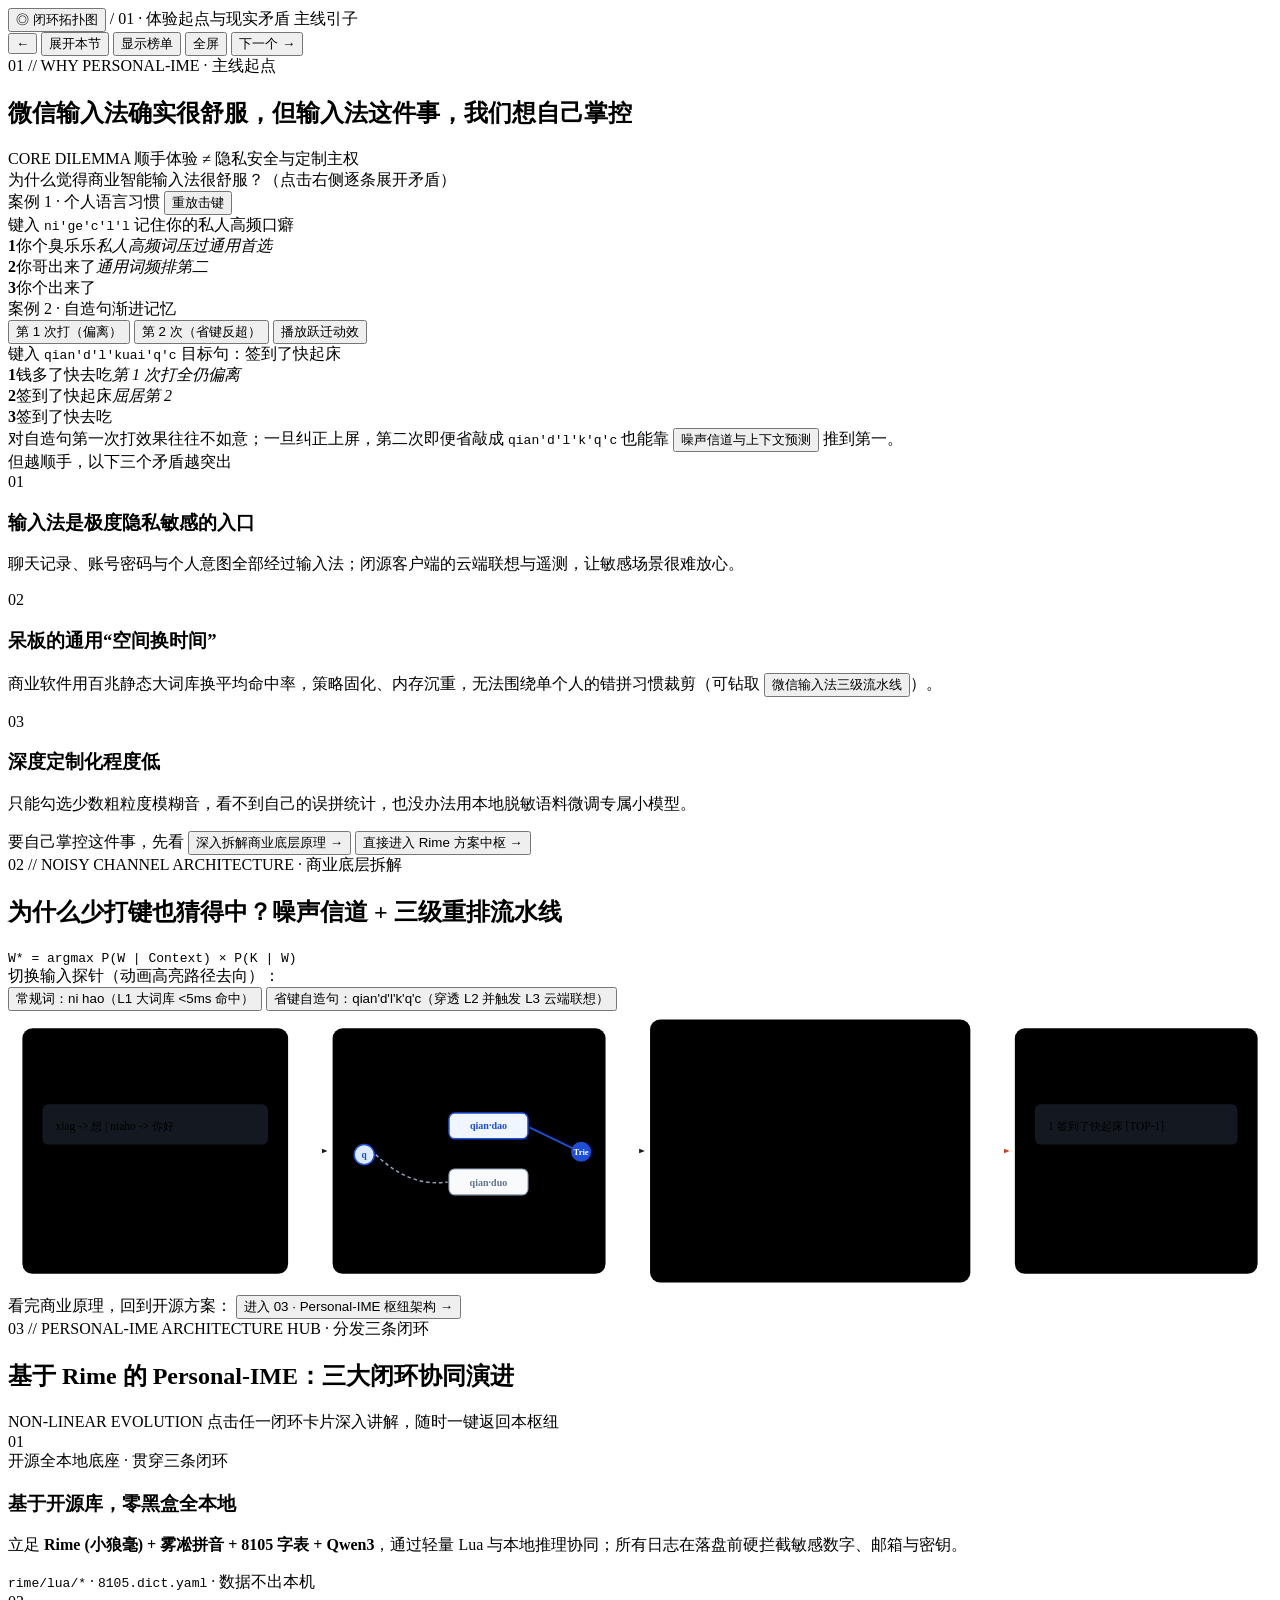
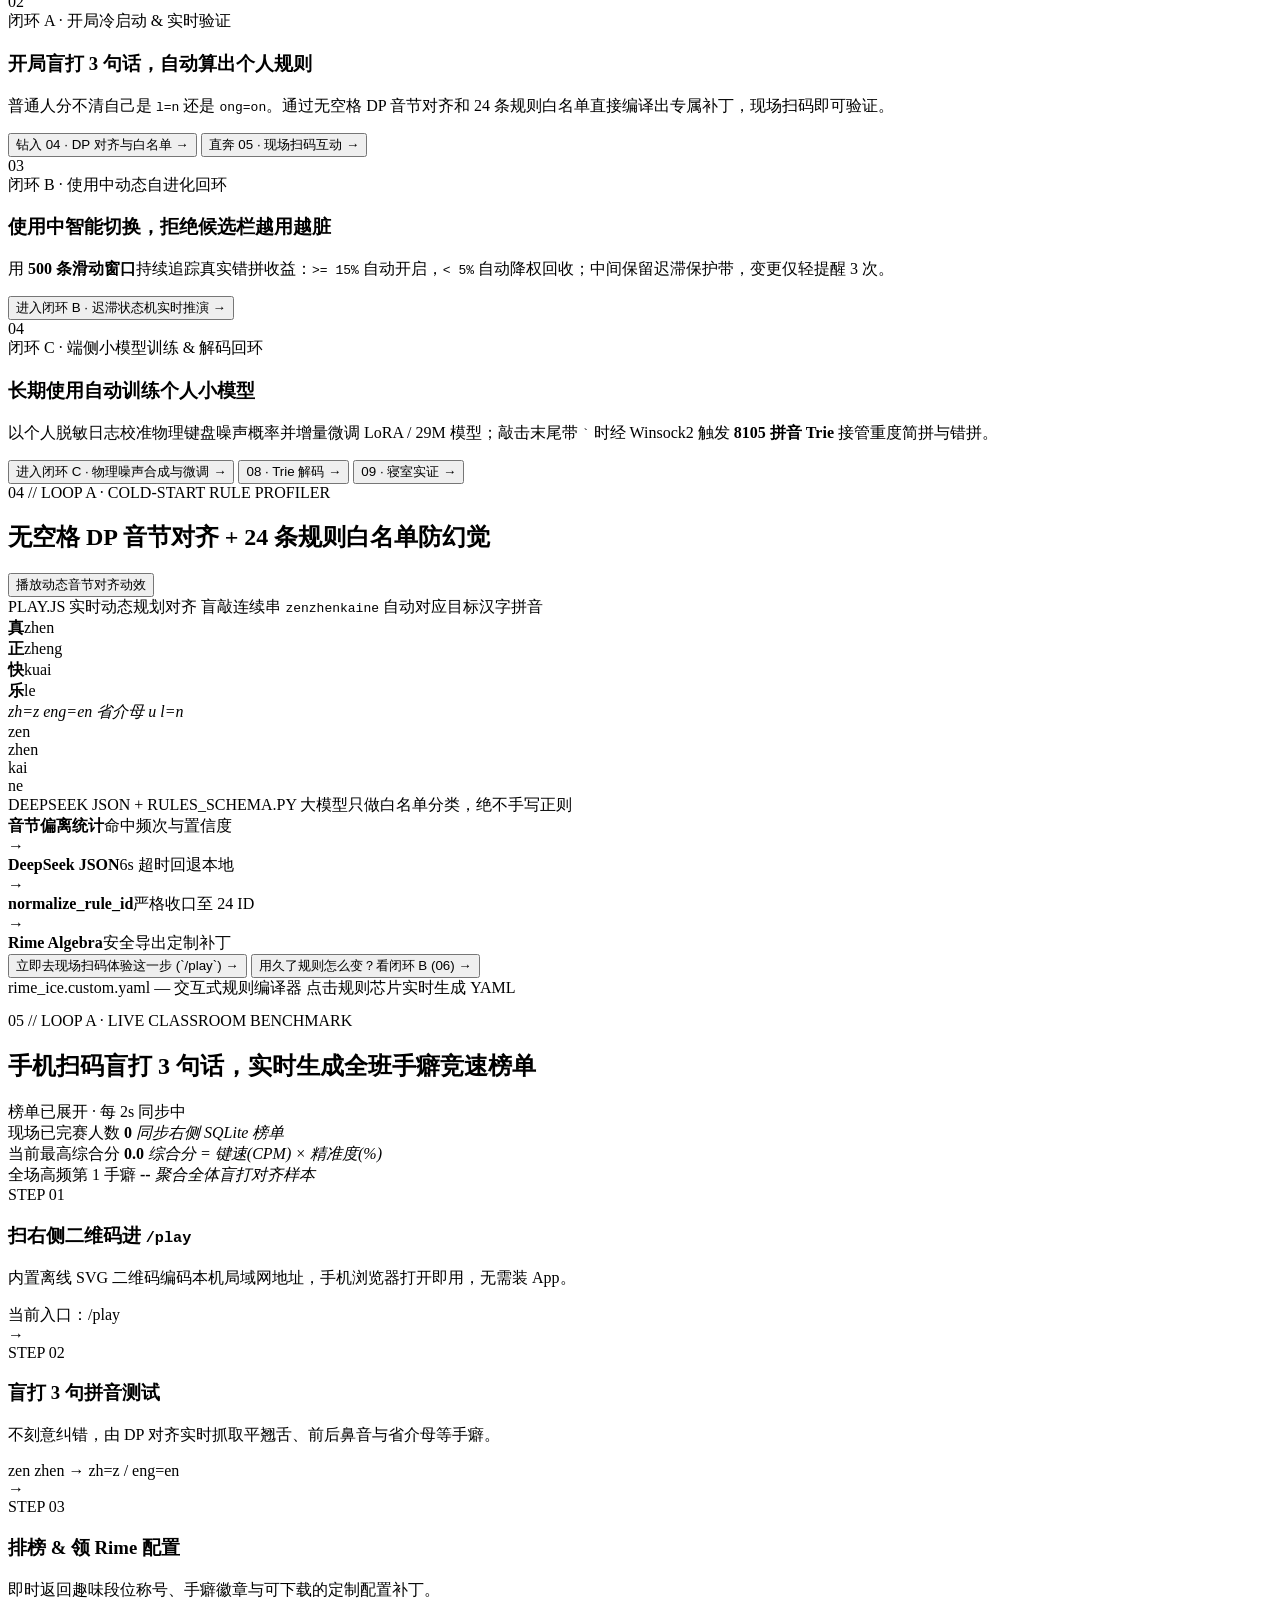
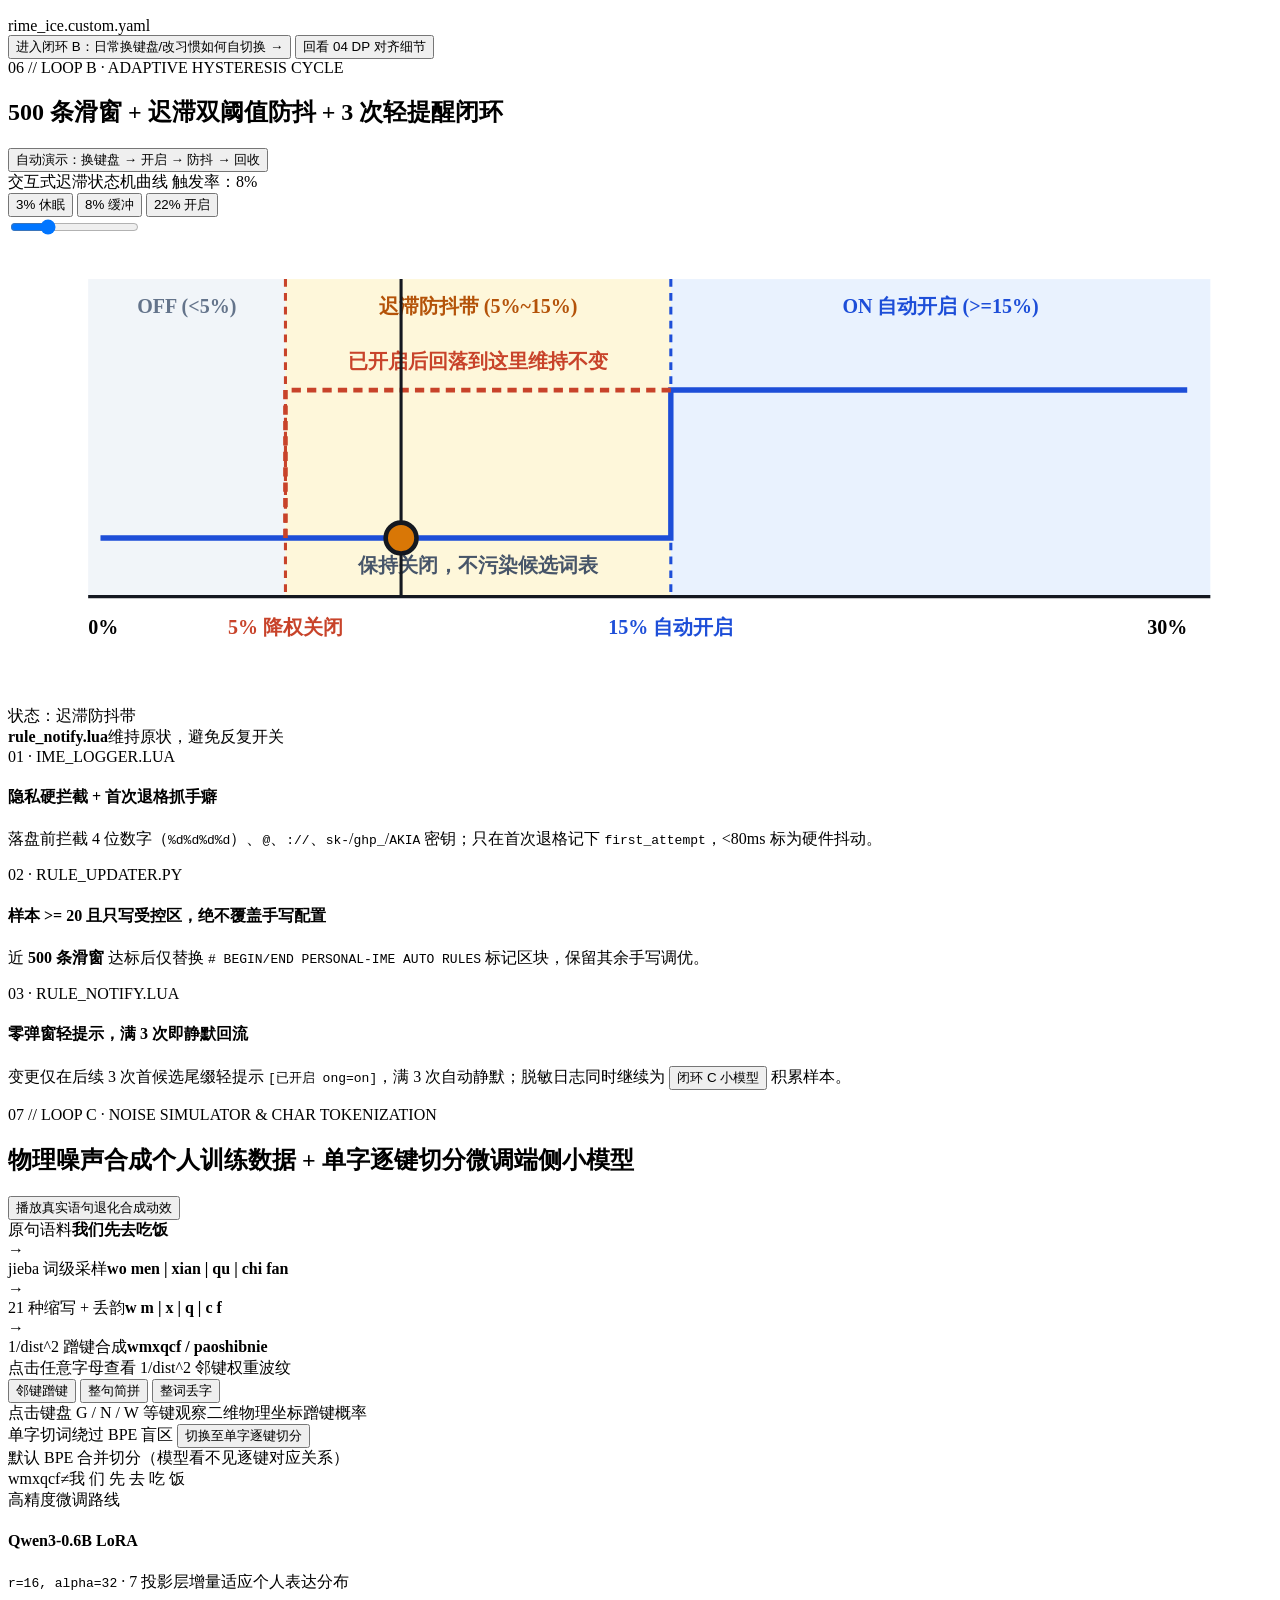
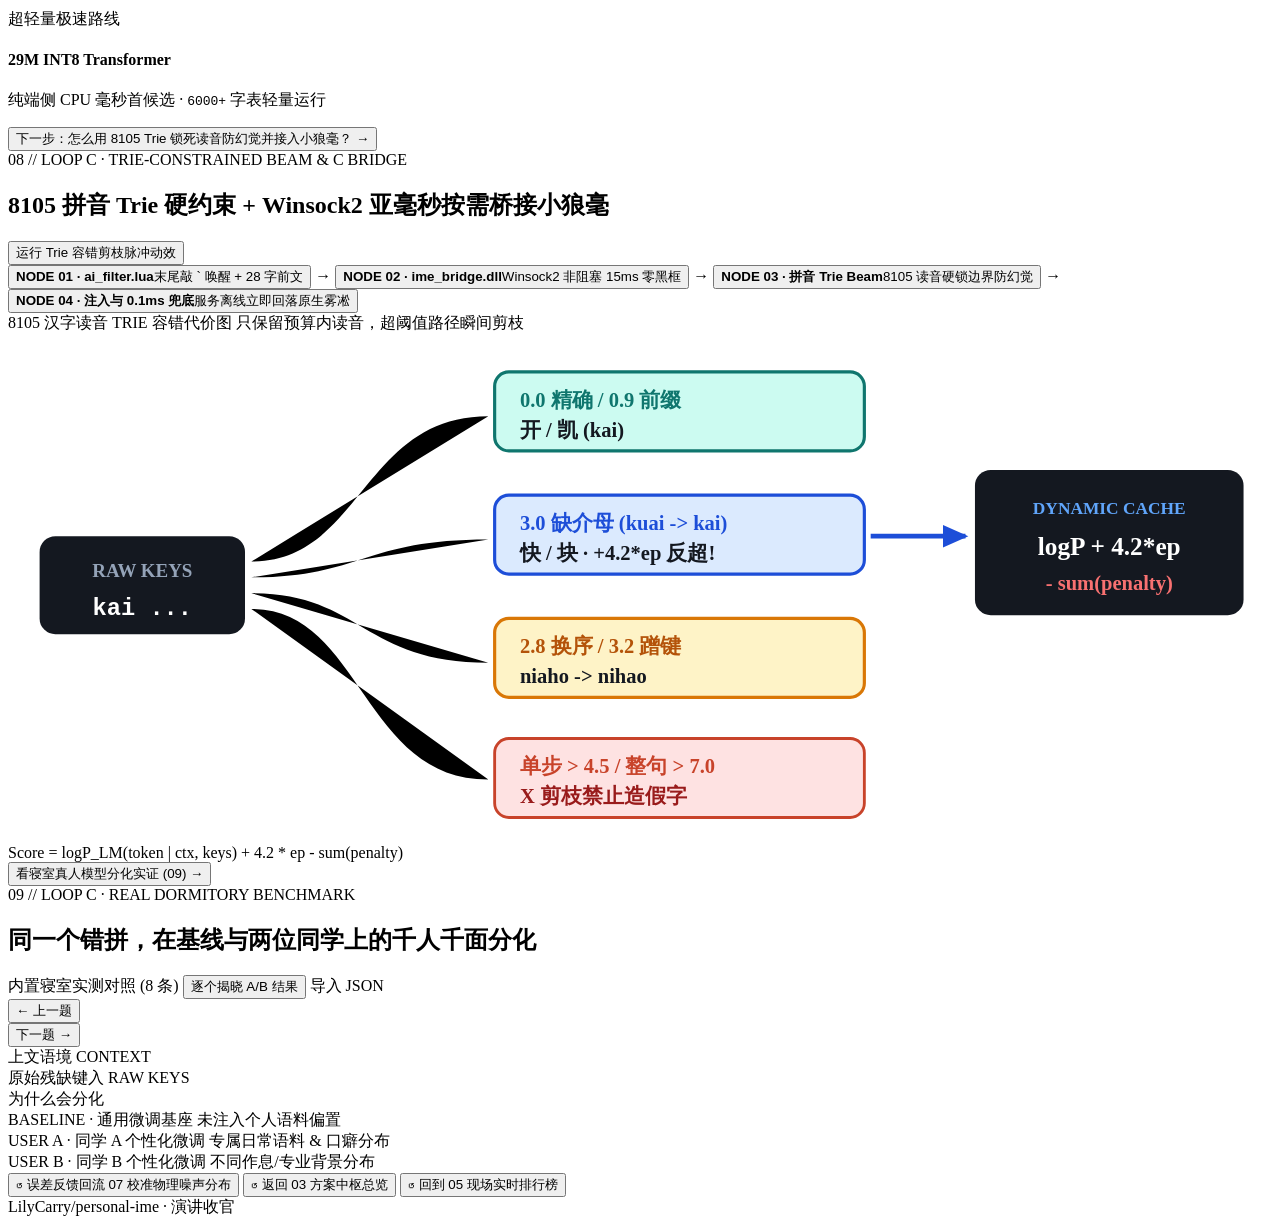
==== commit 55d29f4b: "feat(web): adopt isolated focus modules with depth-of-field zoom and multi-loop map" ====
--- a/web/static/index.html
+++ b/web/static/index.html
@@ -9,737 +9,757 @@
 </head>
 <body>
   <div id="stage-shell" class="stage-shell is-sidebar-hidden">
-    <!-- Main Continuous Fluid Storytelling Canvas -->
     <main id="stage-main" class="stage-main">
+      <!-- Continuous blueprint ambient background -->
       <div class="bp-grid-bg" aria-hidden="true"></div>
-      <div class="ambient-glow glow-a" aria-hidden="true"></div>
-      <div class="ambient-glow glow-b" aria-hidden="true"></div>
-
-      <!-- Subtle Floating HUD -->
-      <header class="floating-hud" aria-label="演示控制">
-        <div class="hud-pill">
-          <span class="hud-brand">Personal-IME</span>
+      <div class="ambient-orb orb-1" aria-hidden="true"></div>
+      <div class="ambient-orb orb-2" aria-hidden="true"></div>
+
+      <!-- Floating Top Chrome (outside 1920x1080 stage) -->
+      <div class="floating-hud" aria-label="演示控制">
+        <div class="hud-pill hud-left">
+          <button id="toggle-map-btn" class="hud-map-btn" type="button" title="打开非线性的闭环拓扑导航图 (M)">
+            <span class="map-ico">◎</span>
+            <span>闭环拓扑图</span>
+          </button>
           <span class="hud-sep">/</span>
-          <span id="hud-chapter-name" class="hud-chapter">01 · 体验起点与痛点</span>
-          <span id="slide-counter" class="hud-count">1 / 9</span>
+          <span id="hud-chapter-name" class="hud-chapter">01 · 体验起点与现实矛盾</span>
+          <span id="hud-loop-tag" class="hud-loop-badge">主线引子</span>
         </div>
 
-        <div class="hud-pill hud-actions">
-          <button id="prev-slide-btn" class="hud-btn" type="button" title="上一部分 (↑ / ←)">↑ 上一节</button>
-          <button id="reveal-all-btn" class="hud-btn" type="button" title="展开当前节折叠内容 (Space)">展开本节</button>
+        <div class="hud-pill hud-right">
+          <button id="jump-back-btn" class="hud-btn hud-btn-return" type="button" hidden title="返回跳出前继续讲解 (Esc / Backspace)">
+            ← <span id="jump-back-label">返回刚才讲解处</span>
+          </button>
+          <button id="prev-slide-btn" class="hud-btn" type="button" title="上一专题 (←)">←</button>
+          <button id="reveal-all-btn" class="hud-btn" type="button" title="展开当前专题隐藏细节 (Space)">展开本节</button>
           <button id="toggle-sidebar-btn" class="hud-btn" type="button" title="显示或隐藏右侧扫码与榜单 (B)">显示榜单</button>
           <button id="fullscreen-btn" class="hud-btn" type="button" title="全屏演示 (F)">全屏</button>
-          <button id="next-slide-btn" class="hud-btn hud-btn-solid" type="button" title="下一部分 (↓ / →)">下一节 ↓</button>
+          <button id="next-slide-btn" class="hud-btn hud-btn-solid" type="button" title="下一专题 (→)">下一个 →</button>
         </div>
-      </header>
-
-      <!-- Floating Jump-Back Pill (Appears automatically after clicking any in-page cross-jump link) -->
-      <div id="jump-back-bar" class="jump-back-bar" hidden>
-        <button id="jump-back-btn" class="jump-back-btn" type="button">
-          <span class="jb-icon">←</span>
-          <span id="jump-back-label">返回刚才讲解处</span>
-          <kbd class="jb-kbd">Esc</kbd>
-        </button>
       </div>
 
-      <!-- Continuous Scrollable Story Spine & Flow -->
-      <div id="story-flow" class="flow-canvas">
-        <!-- Left Continuous Vertical Thread Spine -->
-        <nav class="story-spine" aria-label="故事线索">
-          <div class="spine-track">
-            <div id="spine-fill" class="spine-fill"></div>
-          </div>
-          <div id="spine-nodes" class="spine-nodes">
-            <button type="button" class="spine-dot is-active" data-section="0" title="01 · 体验起点与痛点">01</button>
-            <button type="button" class="spine-dot" data-section="1" title="02 · 商业输入法底层原理">02</button>
-            <button type="button" class="spine-dot" data-section="2" title="03 · Rime 方案四大亮点">03</button>
-            <button type="button" class="spine-dot" data-section="3" title="04 · 开局个性化规则">04</button>
-            <button type="button" class="spine-dot" data-section="4" title="05 · 现场扫码测手癖">05</button>
-            <button type="button" class="spine-dot" data-section="5" title="06 · 使用中智能切换">06</button>
-            <button type="button" class="spine-dot" data-section="6" title="07 · 自动训练小模型">07</button>
-            <button type="button" class="spine-dot" data-section="7" title="08 · Trie 解码与桥接">08</button>
-            <button type="button" class="spine-dot" data-section="8" title="09 · 寝室实证对比">09</button>
-          </div>
-        </nav>
-
-        <!-- ==================== CHAPTER 01: 缘起与现实矛盾 ==================== -->
-        <section id="sec-1" class="story-section is-inview" data-index="0" data-title="01 · 体验起点与痛点">
-          <div class="sec-kicker">01 // WHY PERSONAL-IME</div>
-          <h1 class="sec-h1">微信输入法确实很舒服，但输入法这件事，我们想<span class="rust">自己掌控</span></h1>
-          <p class="sec-lede">日常敲字很顺手，下面这两个真实对比就能看出它聪明在哪；但越顺手，右侧三个工程与隐私矛盾也越难回避。</p>
-
-          <div class="s1-split">
-            <!-- Interactive Animated IME Keypress & Candidate Ranking Simulator -->
-            <div class="s1-demos">
-              <div class="demo-stage is-revealed" data-step="0">
-                <div class="demo-bar-top">
-                  <span class="tag tag-blue">案例 1 · 个人语言习惯</span>
-                  <button id="wx-replay-case1" class="mini-btn" type="button">重放击键动画</button>
-                </div>
-                <div class="typing-line">
-                  <span class="typing-caption">键入</span>
-                  <code id="wx-case1-keys" class="keystream">ni'ge'c'l'l</code>
-                  <span class="caret" aria-hidden="true"></span>
-                </div>
-                <div class="ime-window">
-                  <div class="ime-cand is-winner anim-rank-pop"><b>1</b><span>你个臭乐乐</span><em>私人高频口癖直出首选</em></div>
-                  <div class="ime-cand"><b>2</b><span>你哥出来了</span><em>通用高频词退居第二</em></div>
-                  <div class="ime-cand"><b>3</b><span>你个出来了</span></div>
-                </div>
-              </div>
-
-              <div class="demo-stage is-veiled" data-step="1" data-veil-hint="点击揭晓案例 2：自造句渐进记忆动画演示">
-                <div class="demo-bar-top">
-                  <span class="tag tag-ok">案例 2 · 自造句渐进记忆</span>
-                  <div class="seg-group">
-                    <button class="seg-btn is-active wx-step-tab" type="button" data-wx-step="0">第 1 次（偏离）</button>
-                    <button class="seg-btn wx-step-tab" type="button" data-wx-step="1">第 2 次（省键反超）</button>
-                    <button id="wx-morph-btn" class="seg-btn seg-accent" type="button">播放跃迁动画</button>
-                  </div>
-                </div>
-                <div class="typing-line">
-                  <span class="typing-caption">键入</span>
-                  <code id="wx-case2-keys" class="keystream">qian'd'l'kuai'q'c</code>
-                  <span class="caret" aria-hidden="true"></span>
-                </div>
-                <div id="wx-case2-board" class="ime-window ime-animated">
-                  <div class="ime-cand is-miss"><b>1</b><span>钱多了快去吃</span><em>第 1 次未记住自造句</em></div>
-                  <div class="ime-cand"><b>2</b><span>签到了快起床</span><em>正确意图屈居第 2</em></div>
-                  <div class="ime-cand"><b>3</b><span>签到了快去吃</span></div>
-                </div>
-                <div id="wx-case2-caption" class="demo-caption">
-                  目标整句是「签到了快起床」；第 1 次哪怕打全 kuai，仍然容易被通用高频词库带偏。
-                </div>
-              </div>
-            </div>
-
-            <!-- Open Architectural Pain List (No clunky box cards) -->
-            <div class="s1-pains">
-              <div class="pain-entry is-veiled" data-step="2" data-veil-hint="点击揭晓矛盾 01：极度隐私敏感">
-                <span class="pain-num">01</span>
-                <div>
-                  <h3>极度隐私敏感的数据入口</h3>
-                  <p>聊天内容、账号密码、个人意图全量经过输入法；闭源客户端的云端联想与遥测，让敏感场景很难完全放心。</p>
-                </div>
-              </div>
-              <div class="pain-entry is-veiled" data-step="3" data-veil-hint="点击揭晓矛盾 02：呆板“空间换时间”">
-                <span class="pain-num">02</span>
-                <div>
-                  <h3>呆板的通用“空间换时间”</h3>
-                  <p>商业输入法面向全网平均习惯堆砌庞大静态词库和重型本地模型，策略固化、内存开销大，无法按单人习惯裁剪。</p>
-                </div>
-              </div>
-              <div class="pain-entry is-veiled" data-step="4" data-veil-hint="点击揭晓矛盾 03：定制能力几乎为零">
-                <span class="pain-num">03</span>
-                <div>
-                  <h3>深度定制化程度低</h3>
-                  <p>只能勾选少数固定模糊音，既看不见自己的真实误拼画像，也无法用个人脱敏语料在本地训练专属小模型。</p>
-                </div>
-              </div>
-
-              <p class="flow-bridge-copy">
-                把左侧的<button type="button" class="kw-link" data-jump="1" data-jump-note="回到 01 微信输入法实测">省键反超能力</button>和<button type="button" class="kw-link" data-jump="1">商业噪声信道原理</button>拆透之后，我们才清楚自己要复刻和替换掉哪几层。
-              </p>
-            </div>
-          </div>
-        </section>
-
-        <!-- ==================== CHAPTER 02: 商业输入法底层原理 ==================== -->
-        <section id="sec-2" class="story-section" data-index="1" data-title="02 · 商业输入法底层原理">
-          <div class="sec-head-inline">
-            <div>
-              <div class="sec-kicker">02 // NOISY CHANNEL + 3-TIER RERANK</div>
-              <h2 class="sec-h2">商业输入法的“噪声信道 + 三级重排”原理</h2>
-            </div>
-            <code class="formula-chip">W* = argmax P(W | Context) × P(K | W)</code>
-          </div>
-
-          <div class="probe-toolbar">
-            <span class="probe-label">实时流量探测演示（观察两种输入在三级管道中的去向）：</span>
-            <div class="seg-group">
-              <button class="seg-btn is-active wt-probe-btn" type="button" data-probe="normal">常规词：ni hao（L1 命中 &lt;5ms）</button>
-              <button class="seg-btn wt-probe-btn" type="button" data-probe="hard">自造/重度简拼：qian'd'l'k'q'c（穿透至 L2 / L3 云端）</button>
-            </div>
-          </div>
-
-          <!-- Animated Signal-Packet SVG Pipeline -->
-          <div id="wt-svg-wrap" class="wt-svg-shell probe-normal">
-            <svg class="wt-svg" viewBox="0 0 1320 340" xmlns="http://www.w3.org/2000/svg">
-              <defs>
-                <marker id="arr-dark" viewBox="0 0 10 10" refX="9" refY="5" markerWidth="7" markerHeight="7" orient="auto">
-                  <path d="M0,1 L10,5 L0,9 z" fill="#141820" />
-                </marker>
-                <marker id="arr-red" viewBox="0 0 10 10" refX="9" refY="5" markerWidth="7" markerHeight="7" orient="auto">
-                  <path d="M0,1 L10,5 L0,9 z" fill="#C8432A" />
-                </marker>
-              </defs>
-
-              <!-- Node 1 -->
-              <g class="wt-g" data-wt="0">
-                <rect x="12" y="24" width="270" height="292" rx="14" class="wt-rect" />
-                <text x="34" y="58" class="wt-k">STEP 01 · PHYSICAL INPUT</text>
-                <text x="34" y="90" class="wt-t">残缺按键流 + 2D 坐标</text>
-                <rect x="34" y="112" width="226" height="44" rx="8" fill="#141820" />
-                <text x="48" y="140" class="wt-code-gold">xiag->想 | niaho->你好</text>
-                <text x="34" y="192" class="wt-b">将触击坐标建模为二维正态，</text>
-                <text x="34" y="216" class="wt-b">直接包容手指旁键偏移误触。</text>
-                <text x="34" y="254" class="wt-blue">P(x,y | target_key)</text>
-                <text x="34" y="294" class="wt-click">点击查看公式细节</text>
-              </g>
-
-              <!-- Animated flow dash 1->2 -->
-              <path d="M 288 170 L 336 170" class="flow-line" marker-end="url(#arr-dark)" />
-
-              <!-- Node 2 -->
-              <g class="wt-g" data-wt="1">
-                <rect x="342" y="24" width="286" height="292" rx="14" class="wt-rect" />
-                <text x="364" y="58" class="wt-k">STEP 02 · FUZZY LATTICE</text>
-                <text x="364" y="90" class="wt-t">模糊音节图 (DAG / Trie)</text>
-                <circle cx="384" cy="174" r="13" fill="#DBEAFE" stroke="#1D4ED8" stroke-width="2" />
-                <text x="384" y="179" text-anchor="middle" font-size="12" font-weight="800" fill="#1D4ED8">q</text>
-                <path d="M 398 174 Q 436 132 480 142" fill="none" stroke="#1D4ED8" stroke-width="2.5" class="pulse-path" />
-                <path d="M 398 174 Q 438 214 480 206" fill="none" stroke="#94A3B8" stroke-width="2" stroke-dasharray="4 3" />
-                <rect x="482" y="124" width="92" height="32" rx="7" fill="#EFF6FF" stroke="#1D4ED8" stroke-width="2" />
-                <text x="528" y="145" text-anchor="middle" font-size="12" font-weight="800" fill="#1D4ED8">qian·dao</text>
-                <rect x="482" y="190" width="92" height="32" rx="7" fill="#F8FAFC" stroke="#94A3B8" stroke-width="1.5" />
-                <text x="528" y="211" text-anchor="middle" font-size="12" font-weight="700" fill="#64748B">qian·duo</text>
-                <text x="364" y="260" class="wt-b">简拼、漏介母与模糊音并行展开，</text>
-                <text x="364" y="284" class="wt-b">在读音 Trie 边界内生成多条路径。</text>
-              </g>
-
-              <path d="M 634 170 L 682 170" class="flow-line" marker-end="url(#arr-dark)" />
-
-              <!-- Node 3: 3-tier pipeline -->
-              <g class="wt-g wt-g-hero" data-wt="2">
-                <rect x="688" y="12" width="356" height="316" rx="14" class="wt-rect-hero" />
-                <text x="710" y="46" class="wt-k-red">STEP 03 · 空间换时间核心</text>
-                <text x="710" y="78" class="wt-t-w">三级语言模型重排流水线</text>
-
-                <rect x="710" y="98" width="312" height="58" rx="9" class="tier-box tier-l1" />
-                <text x="724" y="122" class="tier-name">L1 本地静态大词库</text>
-                <text x="1008" y="122" text-anchor="end" class="tier-stat">&lt; 5 ms · 80% 命中</text>
-                <text x="724" y="144" class="tier-desc">海量本地词库体积直接换取速度</text>
-
-                <rect x="710" y="168" width="312" height="58" rx="9" class="tier-box tier-l2" />
-                <text x="724" y="192" class="tier-name">L2 端侧轻量神经模型</text>
-                <text x="1008" y="192" text-anchor="end" class="tier-stat">10~30 ms · Top-K</text>
-                <text x="724" y="214" class="tier-desc">几十 MB 量化 RNN/Transformer 上下文重排</text>
-
-                <rect x="710" y="238" width="312" height="58" rx="9" class="tier-box tier-l3" />
-                <text x="724" y="262" class="tier-name">L3 云端大模型异步补强</text>
-                <text x="1008" y="262" text-anchor="end" class="tier-stat-red">联网上传上下文</text>
-                <text x="724" y="284" class="tier-desc">重度简拼与长句联想触发隐私暴露边界</text>
-              </g>
-
-              <path d="M 1050 170 L 1094 170" class="flow-line flow-line-red" marker-end="url(#arr-red)" />
-
-              <!-- Node 4 -->
-              <g class="wt-g" data-wt="3">
-                <rect x="1100" y="24" width="208" height="292" rx="14" class="wt-rect" />
-                <text x="1120" y="58" class="wt-k">STEP 04 · LIMITATION</text>
-                <text x="1120" y="90" class="wt-t">输出与局限</text>
-                <rect x="1120" y="112" width="168" height="44" rx="8" fill="#141820" />
-                <text x="1204" y="140" text-anchor="middle" class="wt-code-green">1 签到了快起床</text>
-                <text x="1120" y="192" class="wt-b-red">1. 百兆静态词库臃肿</text>
-                <text x="1120" y="220" class="wt-b">2. 难以针对个人定制</text>
-                <text x="1120" y="248" class="wt-b">3. L3 存在云端隐私顾虑</text>
-                <text x="1120" y="294" class="wt-click">点亮右侧 4 阶段详解</text>
-              </g>
-            </svg>
-          </div>
-
-          <div id="wt-detail-strip" class="wt-detail-strip"></div>
-        </section>
-
-        <!-- ==================== CHAPTER 03: Rime 方案四大亮点 ==================== -->
-        <section id="sec-3" class="story-section" data-index="2" data-title="03 · Rime 方案四大亮点">
-          <div class="sec-head-inline">
-            <div>
-              <div class="sec-kicker">03 // PERSONAL-IME ARCHITECTURE</div>
-              <h2 class="sec-h2">基于 Rime 的 Personal-IME：<span class="rust">四个阶段</span>的个性化演进</h2>
-            </div>
-            <span class="tag tag-dark">点击卡片右上跳转链接，可直接预览对应原理并随时返回此处</span>
-          </div>
-
-          <div class="evo-ribbon">
-            <div class="evo-chip"><span>DAY 0</span><b>开源底座 + 本地硬拦截</b></div>
-            <div class="evo-arr">→</div>
-            <div class="evo-chip"><span>MIN 1</span><b>3 句盲测配规则</b></div>
-            <div class="evo-arr">→</div>
-            <div class="evo-chip"><span>DAILY</span><b>500 滑窗智能切换</b></div>
-            <div class="evo-arr">→</div>
-            <div class="evo-chip is-hot"><span>WEEK 1+</span><b>个人小模型本地进化</b></div>
-          </div>
-
-          <div class="pillars-grid">
-            <article class="pillar-card p-dark anim-tilt is-revealed" data-step="0">
-              <div class="p-bg-num">01</div>
-              <span class="tag tag-white">开源可控 · 数据不出本机</span>
-              <h3>基于开源库，零黑盒全本地</h3>
-              <p>立足 <strong>Rime (小狼毫) + 雾凇拼音 + 8105 字表 + Qwen3</strong>，仅通过 Lua 插件与本地推理服务协同；银行卡号、邮箱、密钥前缀在写入日志前直接拦截。</p>
-              <div class="p-meta"><code>rime/lua/*</code> · <code>8105.dict.yaml</code></div>
-            </article>
-
-            <article class="pillar-card p-blue anim-tilt is-veiled" data-step="1" data-veil-hint="点击揭晓亮点 02：开局个性化定制规则">
-              <div class="p-bg-num">02</div>
-              <span class="tag tag-blue">开局冷启动 · 不用猜习惯</span>
-              <h3>开局盲打 3 句话，直接算出个人规则</h3>
-              <p>绝大多数人分不清自己是 <code>l=n</code> 还是 <code>ong=on</code>。只需无空格盲敲 3 句测试文本，系统自动与标准拼音对齐并生成 Rime 补丁。</p>
-              <div class="p-meta">
-                <button type="button" class="kw-link" data-jump="3" data-jump-note="回到 03 · 亮点总览继续讲解">跳转看 04 · DP 对齐与白名单机制 →</button>
-              </div>
-            </article>
-
-            <article class="pillar-card p-amber anim-tilt is-veiled" data-step="2" data-veil-hint="点击揭晓亮点 03：日常智能切换">
-              <div class="p-bg-num">03</div>
-              <span class="tag tag-warn">日常演化 · 防抖不脏栏</span>
-              <h3>使用中智能切换，拒绝越用越脏</h3>
-              <p>日常敲击通过 <strong>500 条滑动窗口</strong> 持续核算规则收益（&gt;=15% 自动开启 / &lt;5% 自动关闭），换键盘也能无感自适应并仅轻提醒 3 次。</p>
-              <div class="p-meta">
-                <button type="button" class="kw-link" data-jump="5" data-jump-note="回到 03 · 亮点总览继续讲解">跳转体验 06 · 迟滞状态机自动推演 →</button>
-              </div>
-            </article>
-
-            <article class="pillar-card p-rust anim-tilt is-veiled" data-step="3" data-veil-hint="点击揭晓亮点 04：长期训练个人小模型">
-              <div class="p-bg-num">04</div>
-              <span class="tag tag-rust">长期沉淀 · 端侧小模型</span>
-              <h3>长期使用自动训练个人小模型</h3>
-              <p>用个人脱敏日志校准物理键盘噪声概率，定期自动微调个人 LoRA / 29M 模型，配合 <strong>8105 拼音 Trie</strong> 与 C 桥接按需接管重度简拼与错拼。</p>
-              <div class="p-meta">
-                <button type="button" class="kw-link" data-jump="7" data-jump-note="回到 03 · 亮点总览继续讲解">跳转看 08 · Trie 硬约束与 C 桥接 →</button>
-              </div>
-            </article>
-          </div>
-        </section>
-
-        <!-- ==================== CHAPTER 04: 开局个性化规则 ==================== -->
-        <section id="sec-4" class="story-section" data-index="3" data-title="04 · 开局个性化规则">
-          <div class="sec-head-inline">
-            <div>
-              <div class="sec-kicker">04 // COLD-START RULE PROFILER</div>
-              <h2 class="sec-h2">无空格 DP 音节对齐 + <span class="rust">24 条白名单</span>防大模型幻觉</h2>
-            </div>
-            <button id="dp-play-btn" class="mini-btn" type="button">播放动态音节对齐动画</button>
-          </div>
-
-          <div class="s4-grid">
-            <div class="s4-visuals">
-              <!-- Animated DP Alignment Stage -->
-              <div class="bp-surface">
-                <div class="surface-head">
-                  <span class="tag tag-blue">PLAY.JS 无空格动态规划对齐</span>
-                  <span id="dp-status-text" class="surface-sub">把连续盲敲流 zenzhenkaine 切分并一一校准到目标汉字拼音</span>
-                </div>
-                <div class="dp-anim-board">
-                  <div class="dp-targets">
-                    <div class="dp-box" data-dp="0"><strong>真</strong><span>zhen</span></div>
-                    <div class="dp-box" data-dp="1"><strong>正</strong><span>zheng</span></div>
-                    <div class="dp-box" data-dp="2"><strong>快</strong><span>kuai</span></div>
-                    <div class="dp-box" data-dp="3"><strong>乐</strong><span>le</span></div>
-                  </div>
-                  <div class="dp-beams" id="dp-beams">
-                    <span class="beam" data-dp="0"><i>zh=z</i></span>
-                    <span class="beam" data-dp="1"><i>eng=en</i></span>
-                    <span class="beam" data-dp="2"><i>省介母 u</i></span>
-                    <span class="beam" data-dp="3"><i>l=n</i></span>
-                  </div>
-                  <div class="dp-inputs">
-                    <div class="dp-in" data-dp="0">zen</div>
-                    <div class="dp-in" data-dp="1">zhen</div>
-                    <div class="dp-in" data-dp="2">kai</div>
-                    <div class="dp-in" data-dp="3">ne</div>
-                  </div>
-                </div>
-              </div>
-
-              <!-- Funnel -->
-              <div class="bp-surface is-veiled" data-step="0" data-veil-hint="点击揭晓大模型 JSON 模式防幻觉管道">
-                <div class="surface-head">
-                  <span class="tag tag-rust">DEEPSEEK JSON + RULES_SCHEMA.PY</span>
-                  <span class="surface-sub">大模型只选规则 ID，绝不自由手写正则表达式</span>
-                </div>
-                <div class="funnel-flow">
-                  <div class="fn-node"><b>音节偏离证据</b><span>统计命中次数与置信度</span></div>
-                  <div class="fn-sep">→</div>
-                  <div class="fn-node"><b>DeepSeek JSON</b><span>6s 超时无感降级本地直推</span></div>
-                  <div class="fn-sep">→</div>
-                  <div class="fn-node is-accent"><b>normalize_rule_id</b><span>严格收口至 24 条白名单</span></div>
-                  <div class="fn-sep">→</div>
-                  <div class="fn-node is-ok"><b>Rime Algebra</b><span>零语法风险导出补丁</span></div>
-                </div>
-              </div>
-            </div>
-
-            <!-- Interactive Live YAML Compiler -->
-            <div class="compiler-box">
-              <div class="compiler-top">
-                <span>rime_ice.custom.yaml — 交互式规则编译器</span>
-                <span class="comp-hint">点击下方规则实时增删</span>
-              </div>
-              <div id="rule-chip-group" class="chip-grid"></div>
-              <pre id="rime-yaml-preview" class="yaml-code"></pre>
-            </div>
-          </div>
-        </section>
-
-        <!-- ==================== CHAPTER 05: 现场扫码测手癖（右侧榜单自动展露） ==================== -->
-        <section id="sec-5" class="story-section" data-index="4" data-title="05 · 现场扫码测手癖">
-          <div class="sec-head-inline">
-            <div>
-              <div class="sec-kicker">05 // LIVE CLASSROOM CHALLENGE</div>
-              <h2 class="sec-h2">现在用手机扫右侧二维码，实时测出你的<span class="rust">拼音手癖榜单</span></h2>
-            </div>
-            <div class="sonar-badge">
-              <span class="sonar-dot"></span>
-              <span>进入本节已自动展开右侧榜单 · 每 2s 同步</span>
-            </div>
-          </div>
-
-          <!-- Real-Time Mirrored Stats from Leaderboard API -->
-          <div class="s5-stats">
-            <div class="stat-tile">
-              <span class="st-label">现场已完赛人数</span>
-              <b id="live-total-players" class="st-val counter-num">0</b>
-              <span class="st-foot">实时同步右侧 SQLite 榜单</span>
-            </div>
-            <div class="stat-tile">
-              <span class="st-label">当前最高综合分</span>
-              <b id="live-top-score" class="st-val">0.0</b>
-              <span class="st-foot">综合分 = 键速(CPM) × 精准度(%)</span>
-            </div>
-            <div class="stat-tile">
-              <span class="st-label">全场高频第 1 手癖</span>
-              <b id="live-top-rule" class="st-val rust">--</b>
-              <span class="st-foot">汇总自全员无空格盲测对齐结果</span>
-            </div>
-          </div>
-
-          <div class="s5-flow">
-            <div class="play-card">
-              <span class="pc-num">STEP 01</span>
-              <h3>微信 / 相机扫码进 <code>/play</code></h3>
-              <p>右侧实时编码当前局域网地址为离线 SVG 二维码，零外部 CDN 依赖。</p>
-            </div>
-            <div class="play-arrow">→</div>
-            <div class="play-card">
-              <span class="pc-num">STEP 02</span>
-              <h3>26 键盲打 3 句拼音</h3>
-              <p>不刻意纠正平翘舌/前后鼻音，算法通过 DP 自动识别个人手癖偏向。</p>
-            </div>
-            <div class="play-arrow">→</div>
-            <div class="play-card is-dark">
-              <span class="pc-num">STEP 03</span>
-              <h3>即时排榜 &amp; 领专属 YAML</h3>
-              <p>生成趣味段位称号与手癖徽章，一键导出可用的 Rime 自定义补丁。</p>
-            </div>
-          </div>
-        </section>
-
-        <!-- ==================== CHAPTER 06: 使用中智能切换 ==================== -->
-        <section id="sec-6" class="story-section" data-index="5" data-title="06 · 使用中智能切换">
-          <div class="sec-head-inline">
-            <div>
-              <div class="sec-kicker">06 // HYSTERESIS &amp; PRIVACY GUARD</div>
-              <h2 class="sec-h2">500 条滑窗 + <span class="rust">迟滞双阈值防抖</span> + 3 次轻提醒</h2>
-            </div>
-            <button id="hyst-autoplay-btn" class="mini-btn mini-btn-accent" type="button">自动演示：换键盘 -> 开启 -> 防抖 -> 回收</button>
-          </div>
-
-          <div class="s6-grid">
-            <div class="bp-surface s6-chart-panel">
-              <div class="surface-head">
-                <div>
-                  <span class="tag tag-blue">交互式迟滞状态机曲线</span>
-                  <span id="hyst-rate-val" class="rate-big">触发率：8%</span>
-                </div>
-                <div class="seg-group">
-                  <button class="seg-btn preset-rate-btn" type="button" data-rate="3">3% 休眠</button>
-                  <button class="seg-btn preset-rate-btn is-active" type="button" data-rate="8">8% 缓冲</button>
-                  <button class="seg-btn preset-rate-btn" type="button" data-rate="22">22% 开启</button>
-                </div>
-              </div>
-
-              <input id="hyst-slider" class="hyst-range" type="range" min="0" max="30" step="1" value="8" aria-label="规则样本触发率滑块" />
-
-              <svg class="hyst-svg" viewBox="0 0 760 280" xmlns="http://www.w3.org/2000/svg">
-                <rect x="44" y="24" width="120" height="196" fill="#F1F5F9" />
-                <rect x="164" y="24" width="240" height="196" fill="#FEF3C7" opacity="0.65" />
-                <rect x="404" y="24" width="330" height="196" fill="#DBEAFE" opacity="0.6" />
-
-                <text x="104" y="46" text-anchor="middle" font-size="12" font-weight="800" fill="#64748B">OFF (&lt;5%)</text>
-                <text x="284" y="46" text-anchor="middle" font-size="12" font-weight="800" fill="#B45309">迟滞防抖带 (5%~15%)</text>
-                <text x="569" y="46" text-anchor="middle" font-size="12" font-weight="800" fill="#1D4ED8">ON 自动开启 (&gt;=15%)</text>
-
-                <line x1="164" y1="24" x2="164" y2="220" stroke="#C8432A" stroke-width="2" stroke-dasharray="5 4" />
-                <line x1="404" y1="24" x2="404" y2="220" stroke="#1D4ED8" stroke-width="2" stroke-dasharray="5 4" />
-
-                <path d="M 52 184 L 404 184 L 404 94 L 720 94" fill="none" stroke="#1D4ED8" stroke-width="3.5" />
-                <path d="M 404 94 L 164 94 L 164 184" fill="none" stroke="#C8432A" stroke-width="3" stroke-dasharray="6 4" />
-
-                <text x="284" y="206" text-anchor="middle" font-size="12" font-weight="700" fill="#475569">未超 15% 保持关闭</text>
-                <text x="284" y="80" text-anchor="middle" font-size="12" font-weight="700" fill="#C8432A">已开启后跌回 5%~15% 维持不变</text>
-
-                <line x1="44" y1="220" x2="734" y2="220" stroke="#141820" stroke-width="2" />
-                <text x="44" y="242" font-size="12" font-weight="700">0%</text>
-                <text x="164" y="242" text-anchor="middle" font-size="12" font-weight="800" fill="#C8432A">5% 降权关闭</text>
-                <text x="404" y="242" text-anchor="middle" font-size="12" font-weight="800" fill="#1D4ED8">15% 自动开启</text>
-                <text x="720" y="242" text-anchor="end" font-size="12" font-weight="700">30%</text>
-
-                <g id="hyst-cursor-group" transform="translate(236, 0)">
-                  <line x1="0" y1="24" x2="0" y2="220" stroke="#141820" stroke-width="2" />
-                  <circle id="hyst-cursor-dot" cx="0" cy="184" r="9" fill="#D97706" stroke="#141820" stroke-width="3" />
+      <!-- Fixed 1920x1080 Scaled Stage (Focuses cleanly on ONE module at a time with Depth-of-Field Zoom Transitions) -->
+      <div id="deck-viewport" class="deck-viewport">
+        <div id="deck-stage" class="deck-stage">
+
+          <!-- ==================== MODULE 01: 体验起点与现实矛盾 ==================== -->
+          <section id="mod-1" class="module is-active" data-index="0" data-title="01 · 体验起点与现实矛盾" data-loop="主线引子">
+            <div class="mod-head">
+              <div>
+                <div class="kicker">01 // WHY PERSONAL-IME · 主线起点</div>
+                <h1 class="h1">微信输入法确实很舒服，但输入法这件事，我们想<span class="rust">自己掌控</span></h1>
+              </div>
+              <div class="stage-stamp">
+                <span class="stamp-k">CORE DILEMMA</span>
+                <span class="stamp-v">顺手体验 <span class="rust">≠</span> 隐私安全与定制主权</span>
+              </div>
+            </div>
+
+            <div class="s1-arena">
+              <!-- Left: Live Typing & Candidate Morph Demos -->
+              <div class="s1-left">
+                <div class="zone-label"><span class="dot dot-ok"></span>为什么觉得商业智能输入法很舒服？（点击右侧逐条展开矛盾）</div>
+
+                <div class="panel-card is-revealed" data-step="0">
+                  <div class="card-bar">
+                    <span class="tag tag-blue">案例 1 · 个人语言习惯</span>
+                    <button id="wx-replay-case1" class="mini-btn" type="button">重放击键</button>
+                  </div>
+                  <div class="typing-row">
+                    <span>键入</span>
+                    <code id="wx-case1-keys" class="keystream">ni'ge'c'l'l</code>
+                    <span class="caret"></span>
+                    <span class="typing-desc">记住你的私人高频口癖</span>
+                  </div>
+                  <div class="ime-window">
+                    <div class="ime-cand is-winner anim-rank-pop"><b>1</b><span>你个臭乐乐</span><em>私人高频词压过通用首选</em></div>
+                    <div class="ime-cand"><b>2</b><span>你哥出来了</span><em>通用词频排第二</em></div>
+                    <div class="ime-cand"><b>3</b><span>你个出来了</span></div>
+                  </div>
+                </div>
+
+                <div class="panel-card is-veiled" data-step="1" data-veil-hint="点击揭晓案例 2：自造句渐进记忆对比">
+                  <div class="card-bar">
+                    <span class="tag tag-ok">案例 2 · 自造句渐进记忆</span>
+                    <div class="seg-group">
+                      <button class="seg-btn is-active wx-step-tab" type="button" data-wx-step="0">第 1 次打（偏离）</button>
+                      <button class="seg-btn wx-step-tab" type="button" data-wx-step="1">第 2 次（省键反超）</button>
+                      <button id="wx-morph-btn" class="seg-btn seg-hot" type="button">播放跃迁动效</button>
+                    </div>
+                  </div>
+                  <div class="typing-row">
+                    <span>键入</span>
+                    <code id="wx-case2-keys" class="keystream">qian'd'l'kuai'q'c</code>
+                    <span class="caret"></span>
+                    <span id="wx-case2-sub" class="typing-desc">目标句：签到了快起床</span>
+                  </div>
+                  <div id="wx-case2-board" class="ime-window">
+                    <div class="ime-cand is-miss"><b>1</b><span>钱多了快去吃</span><em>第 1 次打全仍偏离</em></div>
+                    <div class="ime-cand"><b>2</b><span>签到了快起床</span><em>屈居第 2</em></div>
+                    <div class="ime-cand"><b>3</b><span>签到了快去吃</span></div>
+                  </div>
+                  <div id="wx-case2-caption" class="card-note">
+                    对自造句第一次打效果往往不如意；一旦纠正上屏，第二次即便省敲成 <code>qian'd'l'k'q'c</code> 也能靠
+                    <button type="button" class="kw-link" data-jump="1" data-jump-note="返回 01 · 体验起点">噪声信道与上下文预测</button> 推到第一。
+                  </div>
+                </div>
+              </div>
+
+              <div class="v-line" aria-hidden="true"></div>
+
+              <!-- Right: Clean Editorial Pain Points + Inline Keyword Transitions -->
+              <div class="s1-right">
+                <div class="zone-label"><span class="dot dot-rust"></span>但越顺手，以下三个矛盾越突出</div>
+
+                <div class="pain-row is-veiled" data-step="2" data-veil-hint="点击揭晓矛盾 01：极度隐私敏感">
+                  <div class="pain-num">01</div>
+                  <div>
+                    <h3>输入法是极度隐私敏感的入口</h3>
+                    <p>聊天记录、账号密码与个人意图全部经过输入法；闭源客户端的云端联想与遥测，让敏感场景很难放心。</p>
+                  </div>
+                </div>
+
+                <div class="pain-row is-veiled" data-step="3" data-veil-hint="点击揭晓矛盾 02：呆板“空间换时间”">
+                  <div class="pain-num">02</div>
+                  <div>
+                    <h3>呆板的通用“空间换时间”</h3>
+                    <p>商业软件用百兆静态大词库换平均命中率，策略固化、内存沉重，无法围绕单个人的错拼习惯裁剪（可钻取
+                      <button type="button" class="kw-link" data-jump="1" data-jump-note="返回 01 · 矛盾分析">微信输入法三级流水线</button>）。</p>
+                  </div>
+                </div>
+
+                <div class="pain-row is-veiled" data-step="4" data-veil-hint="点击揭晓矛盾 03：定制程度极低">
+                  <div class="pain-num">03</div>
+                  <div>
+                    <h3>深度定制化程度低</h3>
+                    <p>只能勾选少数粗粒度模糊音，看不到自己的误拼统计，也没办法用本地脱敏语料微调专属小模型。</p>
+                  </div>
+                </div>
+
+                <div class="inline-exit-row">
+                  <span>要自己掌控这件事，先看</span>
+                  <button type="button" class="kw-pill-go" data-jump="1" data-jump-note="返回 01 · 体验起点">深入拆解商业底层原理 →</button>
+                  <button type="button" class="kw-pill-alt" data-jump="2" data-jump-note="返回 01 · 体验起点">直接进入 Rime 方案中枢 →</button>
+                </div>
+              </div>
+            </div>
+          </section>
+
+          <!-- ==================== MODULE 02: 商业输入法底层原理 ==================== -->
+          <section id="mod-2" class="module" data-index="1" data-title="02 · 商业输入法底层原理" data-loop="主线对照">
+            <div class="mod-head">
+              <div>
+                <div class="kicker">02 // NOISY CHANNEL ARCHITECTURE · 商业底层拆解</div>
+                <h2 class="h1">为什么少打键也猜得中？<span class="rust">噪声信道 + 三级重排</span>流水线</h2>
+              </div>
+              <code class="formula-chip">W* = argmax P(W | Context) × P(K | W)</code>
+            </div>
+
+            <div class="probe-row">
+              <span class="probe-label">切换输入探针（动画高亮路径去向）：</span>
+              <div class="seg-group">
+                <button class="seg-btn is-active wt-probe-btn" type="button" data-probe="normal">常规词：ni hao（L1 大词库 &lt;5ms 命中）</button>
+                <button class="seg-btn wt-probe-btn" type="button" data-probe="hard">省键自造句：qian'd'l'k'q'c（穿透 L2 并触发 L3 云端联想）</button>
+              </div>
+            </div>
+
+            <div id="wt-svg-wrap" class="svg-board probe-normal">
+              <svg class="wt-svg" viewBox="0 0 1760 390" xmlns="http://www.w3.org/2000/svg">
+                <defs>
+                  <marker id="arr-ink" viewBox="0 0 10 10" refX="9" refY="5" markerWidth="8" markerHeight="8" orient="auto">
+                    <path d="M0,1 L10,5 L0,9 z" fill="#141820" />
+                  </marker>
+                  <marker id="arr-rust" viewBox="0 0 10 10" refX="9" refY="5" markerWidth="8" markerHeight="8" orient="auto">
+                    <path d="M0,1 L10,5 L0,9 z" fill="#C8432A" />
+                  </marker>
+                </defs>
+
+                <g class="wt-g is-active" data-wt="0">
+                  <rect x="20" y="24" width="370" height="342" rx="14" class="wt-rect" />
+                  <text x="48" y="64" class="wt-k">STEP 01 · PHYSICAL INPUT</text>
+                  <text x="48" y="104" class="wt-t">残缺按键流 + 2D 坐标</text>
+                  <rect x="48" y="130" width="314" height="56" rx="8" fill="#141820" />
+                  <text x="66" y="166" class="wt-code-gold">xiag -> 想 | niaho -> 你好</text>
+                  <text x="48" y="226" class="wt-b">不再死等完整四键全拼，把每次</text>
+                  <text x="48" y="254" class="wt-b">点击视作二维正态概率分布：</text>
+                  <text x="48" y="292" class="wt-blue">P(x,y | target_key) 包容旁键误触</text>
+                  <text x="48" y="338" class="wt-link-txt">点击查看公式拆解</text>
+                </g>
+
+                <path d="M 398 195 L 444 195" class="flow-line" marker-end="url(#arr-ink)" />
+
+                <g class="wt-g" data-wt="1">
+                  <rect x="452" y="24" width="380" height="342" rx="14" class="wt-rect" />
+                  <text x="480" y="64" class="wt-k">STEP 02 · FUZZY LATTICE</text>
+                  <text x="480" y="104" class="wt-t">模糊音节图 (DAG / Trie)</text>
+                  <circle cx="496" cy="200" r="14" fill="#DBEAFE" stroke="#1D4ED8" stroke-width="2" />
+                  <text x="496" y="205" text-anchor="middle" font-size="13" font-weight="800" fill="#1D4ED8">q</text>
+                  <path d="M512 200 Q 555 150 612 162" class="flow-line-blue" />
+                  <path d="M512 200 Q 560 246 612 238" fill="none" stroke="#94A3B8" stroke-width="2" stroke-dasharray="5 4" />
+                  <rect x="614" y="142" width="110" height="36" rx="8" fill="#EFF6FF" stroke="#1D4ED8" stroke-width="2" />
+                  <text x="669" y="165" text-anchor="middle" font-size="14" font-weight="800" fill="#1D4ED8">qian·dao</text>
+                  <rect x="614" y="220" width="110" height="36" rx="8" fill="#F8FAFC" stroke="#94A3B8" stroke-width="1.5" />
+                  <text x="669" y="243" text-anchor="middle" font-size="14" font-weight="700" fill="#64748B">qian·duo</text>
+                  <path d="M726 162 L 788 192" fill="none" stroke="#1D4ED8" stroke-width="2.5" />
+                  <circle cx="798" cy="196" r="14" fill="#1D4ED8" />
+                  <text x="798" y="201" text-anchor="middle" font-size="12" font-weight="800" fill="#fff">Trie</text>
+                  <text x="480" y="302" class="wt-b">简拼、漏介母、模糊音并行展开，</text>
+                  <text x="480" y="330" class="wt-b">仅在合法汉字读音 Trie 内剪枝展开。</text>
+                </g>
+
+                <path d="M 840 195 L 886 195" class="flow-line" marker-end="url(#arr-ink)" />
+
+                <g class="wt-g wt-g-hero" data-wt="2">
+                  <rect x="894" y="12" width="446" height="366" rx="14" class="wt-rect-hero" />
+                  <text x="922" y="54" class="wt-k-red">STEP 03 · 空间换时间核心</text>
+                  <text x="922" y="92" class="wt-t-w">三级语言模型重排流水线</text>
+
+                  <rect x="922" y="118" width="390" height="68" rx="10" class="tier-box tier-l1" />
+                  <text x="940" y="146" class="tier-name">L1 本地静态大词库</text>
+                  <text x="1294" y="146" text-anchor="end" class="tier-stat">&lt; 5 ms · 80% 命中</text>
+                  <text x="940" y="170" class="tier-desc">百兆词库与热词缓存：用海量存储换响应时间</text>
+
+                  <rect x="922" y="198" width="390" height="68" rx="10" class="tier-box tier-l2" />
+                  <text x="940" y="226" class="tier-name">L2 端侧轻量神经模型</text>
+                  <text x="1294" y="226" text-anchor="end" class="tier-stat">10~30 ms · 几十 MB</text>
+                  <text x="940" y="250" class="tier-desc">量化 RNN / Transformer 做上下文 Top-K 重排</text>
+
+                  <rect x="922" y="278" width="390" height="68" rx="10" class="tier-box tier-l3" />
+                  <text x="940" y="306" class="tier-name">L3 云端大模型异步补强</text>
+                  <text x="1294" y="306" text-anchor="end" class="tier-stat-red">联网上传 · 隐私敏感</text>
+                  <text x="940" y="330" class="tier-desc">重度简拼与长上下文异步上传云端补全联想</text>
+                </g>
+
+                <path d="M 1348 195 L 1394 195" class="flow-line flow-line-red" marker-end="url(#arr-rust)" />
+
+                <g class="wt-g" data-wt="3">
+                  <rect x="1402" y="24" width="338" height="342" rx="14" class="wt-rect" />
+                  <text x="1430" y="64" class="wt-k">STEP 04 · RERANK &amp; COST</text>
+                  <text x="1430" y="104" class="wt-t">输出与工程瓶颈</text>
+                  <rect x="1430" y="130" width="282" height="56" rx="8" fill="#141820" />
+                  <text x="1448" y="166" class="wt-code-green">1 签到了快起床  [TOP-1]</text>
+                  <text x="1430" y="228" class="wt-b-red">商业方案的 3 个硬代价：</text>
+                  <text x="1430" y="260" class="wt-b">1. 全靠通用大词库换命中，体积臃肿</text>
+                  <text x="1430" y="288" class="wt-b">2. 难以按个人自造习惯长期精准微调</text>
+                  <text x="1430" y="316" class="wt-b">3. L3 重度补全绕不开云端数据上传</text>
                 </g>
               </svg>
-
-              <div class="ime-window">
-                <div id="hyst-state-badge" class="ime-cand is-winner">状态：迟滞防抖带</div>
-                <div id="hyst-comment-preview" class="ime-cand"><b>rule_notify.lua</b><span id="hyst-notify-text">维持原状，避免换键盘引发反复横跳</span></div>
-              </div>
-            </div>
-
-            <div class="s6-guards">
-              <div class="guard-item is-revealed" data-step="0">
-                <span class="guard-k">01 · IME_LOGGER.LUA</span>
-                <h4>脱敏硬拦截 + 首次退格抓手癖</h4>
-                <p>写入本地前硬过滤 4 位数字（<code>%d%d%d%d</code>）、<code>@</code>、<code>://</code>、<code>sk-</code>/<code>ghp_</code>/<code>AKIA</code> 密钥；只在第一次退格拍 <code>first_attempt</code>，&lt;80ms 连击记为硬件抖动。</p>
-              </div>
-              <div class="guard-item is-veiled" data-step="1" data-veil-hint="点击揭晓 02：受控注释区热更新">
-                <span class="guard-k">02 · RULE_UPDATER.PY</span>
-                <h4>样本 >= 20 且仅写标记区，不覆盖手写配置</h4>
-                <p>重算近 <strong>500 条滑窗</strong>后只替换 <code># BEGIN/END PERSONAL-IME AUTO RULES</code> 区域，保留用户手写调优。</p>
-              </div>
-              <div class="guard-item is-veiled" data-step="2" data-veil-hint="点击揭晓 03：3 次轻提醒后自动隐身">
-                <span class="guard-k">03 · RULE_NOTIFY.LUA</span>
-                <h4>零弹窗，首候选尾缀 3 次轻提示后静默</h4>
-                <p>触发变更仅在后续 3 次上屏候选尾注提示 <code>[已开启 ong=on]</code>，第 4 次归零彻底隐身。</p>
-              </div>
-            </div>
-          </div>
-        </section>
-
-        <!-- ==================== CHAPTER 07: 物理噪声仿真与小模型 ==================== -->
-        <section id="sec-7" class="story-section" data-index="6" data-title="07 · 自动训练小模型">
-          <div class="sec-head-inline">
-            <div>
-              <div class="sec-kicker">07 // NOISE SIMULATOR &amp; CHAR TOKENIZATION</div>
-              <h2 class="sec-h2">物理噪声合成数据 + <span class="rust">单字逐键切分</span>训练端侧小模型</h2>
-            </div>
-            <button id="noise-cascade-btn" class="mini-btn" type="button">播放真实语句退化合成动画</button>
-          </div>
-
-          <!-- Animated sentence-to-noise cascade ribbon -->
-          <div class="noise-cascade-bar">
-            <div class="nc-step is-lit" data-nc="0"><span>原句语料</span><b>我们先去吃饭</b></div>
-            <div class="nc-arr">→</div>
-            <div class="nc-step" data-nc="1"><span>jieba 词级拼音</span><b>wo men | xian | qu | chi fan</b></div>
-            <div class="nc-arr">→</div>
-            <div class="nc-step" data-nc="2"><span>21 种缩写 + 丢韵</span><b>w m | x | q | c f</b></div>
-            <div class="nc-arr">→</div>
-            <div class="nc-step" data-nc="3"><span>1/dist^2 蹭键合成</span><b>wmxqcf / paoshibnie</b></div>
-          </div>
-
-          <div class="s7-grid">
-            <div class="bp-surface s7-kb-card">
-              <div class="surface-head">
-                <span id="kb-sim-caption" class="tag tag-blue">点击任意键观察 1/dist^2 邻键权重波纹</span>
-                <div class="seg-group">
-                  <button class="seg-btn kb-mode-btn is-active" type="button" data-kb="adjacent">邻键蹭键</button>
-                  <button class="seg-btn kb-mode-btn" type="button" data-kb="abbr">整句简拼</button>
-                  <button class="seg-btn kb-mode-btn" type="button" data-kb="jieba">整词丢字</button>
-                </div>
-              </div>
-              <div id="qwerty-heatmap" class="qwerty-board"></div>
-              <div id="kb-formula-note" class="ime-window">
-                <div class="ime-cand is-winner">点击键盘 G / N / W 等字母查看物理旁键错击概率分布</div>
-              </div>
-            </div>
-
-            <div class="s7-right">
-              <div class="bp-surface">
-                <div class="surface-head">
-                  <span class="tag tag-rust">单字逐键切分绕过 BPE 盲区</span>
-                  <button id="bpe-toggle-btn" class="mini-btn" type="button">切换至单字逐键切分</button>
-                </div>
-                <div id="bpe-mode-bad" class="tok-box is-bad">
-                  <div class="tok-label">默认 BPE 合并切词（看不见逐键对应，无法学会极端简拼）</div>
-                  <div class="tok-chips">
-                    <span class="tok tok-err">wmx</span><span class="tok tok-err">qcf</span><span class="tok-arrow">≠</span><span class="tok tok-zh">我 们 先 去 吃 饭</span>
-                  </div>
-                </div>
-                <div id="bpe-mode-good" class="tok-box is-good" hidden>
-                  <div class="tok-label">强制单键 Token 拆解（逐键与汉字建立明确映射）</div>
-                  <div class="tok-chips">
-                    <span class="tok tok-ok">&lt;w&gt;</span><span class="tok tok-ok">&lt;m&gt;</span><span class="tok tok-ok">&lt;x&gt;</span><span class="tok tok-ok">&lt;q&gt;</span><span class="tok tok-ok">&lt;c&gt;</span><span class="tok tok-ok">&lt;f&gt;</span><span class="tok-arrow">→</span><span class="tok tok-zh">我 们 先 去 吃 饭</span>
-                  </div>
-                </div>
-              </div>
-
-              <div class="model-pair">
-                <div class="m-box m-dark">
-                  <span class="m-k">高精度微调路线</span>
-                  <h4>Qwen3-0.6B LoRA</h4>
-                  <p><code>r=16, alpha=32</code> · 7 个投影层 · 个人脱敏日志局部拟合个人语境</p>
-                </div>
-                <div class="m-box m-light">
-                  <span class="m-k">超轻量端侧路线</span>
-                  <h4>29M INT8 Transformer</h4>
-                  <p>CPU 毫秒级首候选 · <code>6000+</code> 字表 · 摆脱静态大词库包袱</p>
-                </div>
-              </div>
-            </div>
-          </div>
-        </section>
-
-        <!-- ==================== CHAPTER 08: Trie 解码与 C 桥接 ==================== -->
-        <section id="sec-8" class="story-section" data-index="7" data-title="08 · Trie 解码与桥接">
-          <div class="sec-head-inline">
-            <div>
-              <div class="sec-kicker">08 // TRIE-CONSTRAINED BEAM &amp; C BRIDGE</div>
-              <h2 class="sec-h2">8105 拼音 <span class="rust">Trie 硬约束</span> + Winsock2 亚毫秒按需桥接小狼毫</h2>
-            </div>
-            <button id="trie-anim-btn" class="mini-btn mini-btn-accent" type="button">运行 Trie 剪枝脉冲动画</button>
-          </div>
-
-          <div id="bridge-node-bar" class="pipe-4-row">
-            <button class="p4-node is-active" type="button" data-bridge="0"><b>NODE 01 · ai_filter.lua</b><span>末尾敲 ` 唤醒 + 28 字前文</span></button>
-            <span class="p4-arr">→</span>
-            <button class="p4-node" type="button" data-bridge="1"><b>NODE 02 · ime_bridge.dll</b><span>Winsock2 非阻塞 15ms 零黑框</span></button>
-            <span class="p4-arr">→</span>
-            <button class="p4-node" type="button" data-bridge="2"><b>NODE 03 · 拼音 Trie Beam</b><span>8105 读音硬锁边界防幻觉</span></button>
-            <span class="p4-arr">→</span>
-            <button class="p4-node" type="button" data-bridge="3"><b>NODE 04 · 候选注入与兜底</b><span>服务离线 0.1ms 无感回落</span></button>
-          </div>
-
-          <div class="s8-split">
-            <div class="bp-surface s8-trie-panel">
-              <div class="surface-head">
-                <span class="tag tag-rust">8105 汉字读音 TRIE 容错代价图</span>
-                <span id="trie-pulse-status" class="surface-sub">合法惩罚保留，超预算路径瞬间剪枝</span>
-              </div>
-              <svg id="trie-svg" class="trie-svg" viewBox="0 0 740 310" xmlns="http://www.w3.org/2000/svg">
-                <defs>
-                  <marker id="arr-t-blue" viewBox="0 0 10 10" refX="8" refY="5" markerWidth="6" markerHeight="6" orient="auto">
-                    <path d="M0,1 L9,5 L0,9 z" fill="#1D4ED8" />
-                  </marker>
-                </defs>
-                <rect x="14" y="122" width="118" height="58" rx="10" fill="#141820" />
-                <text x="73" y="147" text-anchor="middle" font-size="11" font-weight="800" fill="#94A3B8">RAW KEYS</text>
-                <text x="73" y="169" text-anchor="middle" font-family="monospace" font-size="14" font-weight="800" fill="#FFFFFF">kai ...</text>
-
-                <path id="tp-exact" d="M134 138 C 200 138, 200 48, 274 48" class="trie-branch b-ok" />
-                <path id="tp-medial" d="M134 148 C 200 148, 200 124, 274 124" class="trie-branch b-win" />
-                <path id="tp-near" d="M134 156 C 200 156, 200 198, 274 198" class="trie-branch b-warn" />
-                <path id="tp-prune" d="M134 166 C 200 166, 200 272, 274 272" class="trie-branch b-dead" />
-
-                <rect x="278" y="22" width="218" height="48" rx="9" fill="#CCFBF1" stroke="#0F766E" stroke-width="2" />
-                <text x="292" y="42" font-size="12" font-weight="800" fill="#0F766E">0.0 精确 / 0.9 前缀</text>
-                <text x="292" y="60" font-size="12" font-weight="700" fill="#141820">开 / 凯 (kai)</text>
-
-                <rect x="278" y="98" width="218" height="48" rx="9" fill="#DBEAFE" stroke="#1D4ED8" stroke-width="2" />
-                <text x="292" y="118" font-size="12" font-weight="800" fill="#1D4ED8">3.0 缺介母 (kuai -> kai)</text>
-                <text x="292" y="136" font-size="12" font-weight="700" fill="#141820">快 / 块 · +4.2*ep 反超!</text>
-
-                <rect x="278" y="172" width="218" height="48" rx="9" fill="#FEF3C7" stroke="#D97706" stroke-width="2" />
-                <text x="292" y="192" font-size="12" font-weight="800" fill="#B45309">2.8 换序 / 3.2 蹭键</text>
-                <text x="292" y="210" font-size="12" font-weight="700" fill="#141820">niaho -> nihao</text>
-
-                <g id="tp-pruned-box" class="prune-node">
-                  <rect x="278" y="246" width="218" height="48" rx="9" fill="#FEE2E2" stroke="#C8432A" stroke-width="1.8" />
-                  <text x="292" y="266" font-size="12" font-weight="800" fill="#C8432A">单步 &gt; 4.5 / 整句 &gt; 7.0</text>
-                  <text x="292" y="284" font-size="12" font-weight="700" fill="#991B1B">X 直接剪枝禁止输出</text>
-                </g>
-
-                <line x1="500" y1="122" x2="554" y2="122" stroke="#1D4ED8" stroke-width="3" marker-end="url(#arr-t-blue)" />
-                <rect x="560" y="84" width="166" height="84" rx="10" fill="#141820" />
-                <text x="643" y="112" text-anchor="middle" font-size="11" font-weight="800" fill="#60A5FA">DYNAMIC CACHE</text>
-                <text x="643" y="136" text-anchor="middle" font-size="15" font-weight="900" fill="#FFFFFF">logP + 4.2*ep</text>
-                <text x="643" y="156" text-anchor="middle" font-size="12" font-weight="700" fill="#F87171">- sum(penalty)</text>
-              </svg>
-            </div>
-
-            <div class="s8-inspector">
-              <div id="bridge-detail-box" class="bp-surface bridge-detail"></div>
-              <div class="ime-window">
-                <div class="ime-cand is-winner">Score = logP_LM(token | ctx, keys) + 4.2 * ep - sum(penalty)</div>
-              </div>
-            </div>
-          </div>
-        </section>
-
-        <!-- ==================== CHAPTER 09: 寝室实证对比 ==================== -->
-        <section id="sec-9" class="story-section" data-index="8" data-title="09 · 寝室实证对比">
-          <div class="sec-head-inline">
-            <div>
-              <div class="sec-kicker">09 // REAL DORMITORY BENCHMARK (ISSUE #7 SCHEMA)</div>
-              <h2 class="sec-h2">同一个错拼，在基线与两位同学上的<span class="rust">千人千面分化</span></h2>
-            </div>
-            <div class="s9-actions">
-              <span id="cases-source-pill" class="tag tag-dark">内置寝室实测对照 (8 条)</span>
-              <button id="reveal-models-btn" class="hud-btn hud-btn-solid" type="button">逐个揭晓 A/B 结果</button>
-              <label class="hud-btn file-label" title="直接加载本地 eval_compare.json">导入 JSON
-                <input id="cases-file-input" type="file" accept=".json,application/json" hidden />
-              </label>
-            </div>
-          </div>
-
-          <div class="case-nav-row">
-            <button id="case-prev-btn" class="mini-btn" type="button">← 上一题</button>
-            <div id="case-pills" class="case-pill-strip" aria-label="切换测试案例"></div>
-            <button id="case-next-btn" class="mini-btn" type="button">下一题 →</button>
-          </div>
-
-          <div class="s9-hero-bar">
-            <div>
-              <span class="ih-k">上文语境 CONTEXT</span>
-              <div id="case-context-val" class="ih-context"></div>
-            </div>
-            <div class="ih-sep"></div>
-            <div>
-              <span class="ih-k">原始残缺键入 RAW KEYS</span>
-              <code id="case-keys-val" class="ih-keys"></code>
-            </div>
-            <div class="ih-sep"></div>
-            <div>
-              <span class="ih-k">分化原因 NOTE</span>
-              <div id="case-note-val" class="ih-note"></div>
-            </div>
-          </div>
-
-          <div id="case-compare-grid" class="s9-compare-grid">
-            <div class="cmp-col cmp-base" data-model-col="0">
-              <div class="cmp-head">
-                <span class="cmp-tag">BASELINE · 通用微调基座</span>
-                <span class="cmp-sub">未注入个人语料偏置</span>
-              </div>
-              <div id="case-base-pred" class="cmp-pred"></div>
-            </div>
-
-            <div class="cmp-col cmp-ua is-concealed" data-model-col="1">
-              <div class="cmp-head">
-                <span class="cmp-tag tag-blue">USER A · 同学 A 个性化微调</span>
-                <span class="cmp-sub">专属日常语料 &amp; 口癖分布</span>
-              </div>
-              <div id="case-ua-pred" class="cmp-pred"></div>
-            </div>
-
-            <div class="cmp-col cmp-ub is-concealed" data-model-col="2">
-              <div class="cmp-head">
-                <span class="cmp-tag tag-rust">USER B · 同学 B 个性化微调</span>
-                <span class="cmp-sub">不同作息/专业背景分布</span>
-              </div>
-              <div id="case-ub-pred" class="cmp-pred"></div>
-            </div>
-          </div>
-
-          <div class="s9-end-row">
-            <button type="button" class="kw-link" data-jump="0" data-jump-note="回到 09 · 寝室实证">↑ 回到开篇体验起点重新浏览</button>
-            <span class="end-mark">LilyCarry/personal-ime · 全本地闭环演示完毕</span>
-          </div>
-        </section>
+            </div>
+
+            <div class="wt-bottom-row">
+              <div id="wt-detail-strip" class="wt-detail-strip"></div>
+              <div class="wt-exit-box">
+                <span>看完商业原理，回到开源方案：</span>
+                <button type="button" class="kw-pill-go" data-jump="2" data-jump-note="返回 02 · 商业底层原理">进入 03 · Personal-IME 枢纽架构 →</button>
+              </div>
+            </div>
+          </section>
+
+          <!-- ==================== MODULE 03: Rime 开源方案总览枢纽 (HUB -> 3 LOOPS) ==================== -->
+          <section id="mod-3" class="module" data-index="2" data-title="03 · Personal-IME 方案中枢" data-loop="核心枢纽 HUB">
+            <div class="mod-head">
+              <div>
+                <div class="kicker">03 // PERSONAL-IME ARCHITECTURE HUB · 分发三条闭环</div>
+                <h2 class="h1">基于 Rime 的 Personal-IME：<span class="rust">三大闭环</span>协同演进</h2>
+              </div>
+              <div class="stage-stamp">
+                <span class="stamp-k">NON-LINEAR EVOLUTION</span>
+                <span class="stamp-v">点击任一闭环卡片深入讲解，随时一键返回本枢纽</span>
+              </div>
+            </div>
+
+            <!-- 4-Pillar Hub Layout linking clearly to Loops A, B, C -->
+            <div class="hub-grid">
+              <article class="hub-card h-dark is-revealed" data-step="0">
+                <div class="hub-num">01</div>
+                <span class="tag tag-white">开源全本地底座 · 贯穿三条闭环</span>
+                <h3>基于开源库，零黑盒全本地</h3>
+                <p>立足 <strong>Rime (小狼毫) + 雾凇拼音 + 8105 字表 + Qwen3</strong>，通过轻量 Lua 与本地推理协同；所有日志在落盘前硬拦截敏感数字、邮箱与密钥。</p>
+                <div class="hub-foot"><code>rime/lua/*</code> · <code>8105.dict.yaml</code> · 数据不出本机</div>
+              </article>
+
+              <article class="hub-card h-ok is-veiled" data-step="1" data-veil-hint="点击揭晓闭环 A：开局冷启动规则定制与实测">
+                <div class="hub-num">02</div>
+                <span class="tag tag-ok">闭环 A · 开局冷启动 &amp; 实时验证</span>
+                <h3>开局盲打 3 句话，自动算出个人规则</h3>
+                <p>普通人分不清自己是 <code>l=n</code> 还是 <code>ong=on</code>。通过无空格 DP 音节对齐和 24 条规则白名单直接编译出专属补丁，现场扫码即可验证。</p>
+                <div class="hub-actions">
+                  <button type="button" class="kw-pill-ok" data-jump="3" data-jump-note="返回 03 · 方案中枢">钻入 04 · DP 对齐与白名单 →</button>
+                  <button type="button" class="kw-link" data-jump="4" data-jump-note="返回 03 · 方案中枢">直奔 05 · 现场扫码互动 →</button>
+                </div>
+              </article>
+
+              <article class="hub-card h-rust is-veiled" data-step="2" data-veil-hint="点击揭晓闭环 B：使用中 500 滑窗智能防抖">
+                <div class="hub-num">03</div>
+                <span class="tag tag-rust">闭环 B · 使用中动态自进化回环</span>
+                <h3>使用中智能切换，拒绝候选栏越用越脏</h3>
+                <p>用<strong> 500 条滑动窗口</strong>持续追踪真实错拼收益：<code>>= 15%</code> 自动开启，<code>&lt; 5%</code> 自动降权回收；中间保留迟滞保护带，变更仅轻提醒 3 次。</p>
+                <div class="hub-actions">
+                  <button type="button" class="kw-pill-go" data-jump="5" data-jump-note="返回 03 · 方案中枢">进入闭环 B · 迟滞状态机实时推演 →</button>
+                </div>
+              </article>
+
+              <article class="hub-card h-blue is-veiled" data-step="3" data-veil-hint="点击揭晓闭环 C：长期端侧小模型 + Trie 解码">
+                <div class="hub-num">04</div>
+                <span class="tag tag-blue">闭环 C · 端侧小模型训练 &amp; 解码回环</span>
+                <h3>长期使用自动训练个人小模型</h3>
+                <p>以个人脱敏日志校准物理键盘噪声概率并增量微调 LoRA / 29M 模型；敲击末尾带 <code>`</code> 时经 Winsock2 触发 <strong>8105 拼音 Trie</strong> 接管重度简拼与错拼。</p>
+                <div class="hub-actions">
+                  <button type="button" class="kw-pill-blue" data-jump="6" data-jump-note="返回 03 · 方案中枢">进入闭环 C · 物理噪声合成与微调 →</button>
+                  <button type="button" class="kw-link" data-jump="7" data-jump-note="返回 03 · 方案中枢">08 · Trie 解码 →</button>
+                  <button type="button" class="kw-link" data-jump="8" data-jump-note="返回 03 · 方案中枢">09 · 寝室实证 →</button>
+                </div>
+              </article>
+            </div>
+          </section>
+
+          <!-- ==================== MODULE 04: 闭环 A · 开局 DP 对齐与白名单 ==================== -->
+          <section id="mod-4" class="module" data-index="3" data-title="04 · 闭环 A：开局个性化规则" data-loop="闭环 A · 冷启动">
+            <div class="mod-head">
+              <div>
+                <div class="kicker">04 // LOOP A · COLD-START RULE PROFILER</div>
+                <h2 class="h1">无空格 DP 音节对齐 + <span class="rust">24 条规则白名单</span>防幻觉</h2>
+              </div>
+              <button id="dp-play-btn" class="mini-btn mini-btn-hot" type="button">播放动态音节对齐动效</button>
+            </div>
+
+            <div class="s4-grid">
+              <div class="s4-left">
+                <div class="panel-card is-revealed" data-step="0">
+                  <div class="card-bar">
+                    <span class="tag tag-blue">PLAY.JS 实时动态规划对齐</span>
+                    <span class="card-sub">盲敲连续串 <code>zenzhenkaine</code> 自动对应目标汉字拼音</span>
+                  </div>
+                  <div class="dp-anim-board">
+                    <div class="dp-targets">
+                      <div class="dp-box" data-dp="0"><strong>真</strong><span>zhen</span></div>
+                      <div class="dp-box" data-dp="1"><strong>正</strong><span>zheng</span></div>
+                      <div class="dp-box" data-dp="2"><strong>快</strong><span>kuai</span></div>
+                      <div class="dp-box" data-dp="3"><strong>乐</strong><span>le</span></div>
+                    </div>
+                    <div class="dp-beams">
+                      <span class="beam" data-dp="0"><i>zh=z</i></span>
+                      <span class="beam" data-dp="1"><i>eng=en</i></span>
+                      <span class="beam" data-dp="2"><i>省介母 u</i></span>
+                      <span class="beam" data-dp="3"><i>l=n</i></span>
+                    </div>
+                    <div class="dp-inputs">
+                      <div class="dp-in" data-dp="0">zen</div>
+                      <div class="dp-in" data-dp="1">zhen</div>
+                      <div class="dp-in" data-dp="2">kai</div>
+                      <div class="dp-in" data-dp="3">ne</div>
+                    </div>
+                  </div>
+                </div>
+
+                <div class="panel-card is-veiled" data-step="1" data-veil-hint="点击揭晓大模型 JSON 白名单过滤防幻觉链路">
+                  <div class="card-bar">
+                    <span class="tag tag-rust">DEEPSEEK JSON + RULES_SCHEMA.PY</span>
+                    <span class="card-sub">大模型只做白名单分类，绝不手写正则</span>
+                  </div>
+                  <div class="funnel-row">
+                    <div class="fn-box"><b>音节偏离统计</b><span>命中频次与置信度</span></div>
+                    <div class="fn-arr">→</div>
+                    <div class="fn-box"><b>DeepSeek JSON</b><span>6s 超时回退本地</span></div>
+                    <div class="fn-arr">→</div>
+                    <div class="fn-box is-hi"><b>normalize_rule_id</b><span>严格收口至 24 ID</span></div>
+                    <div class="fn-arr">→</div>
+                    <div class="fn-box is-ok"><b>Rime Algebra</b><span>安全导出定制补丁</span></div>
+                  </div>
+                </div>
+
+                <div class="loop-footer-links">
+                  <button type="button" class="kw-pill-ok" data-jump="4" data-jump-note="返回 04 · 开局规则原理">立即去现场扫码体验这一步 (`/play`) →</button>
+                  <button type="button" class="kw-link" data-jump="5" data-jump-note="返回 04 · 开局规则原理">用久了规则怎么变？看闭环 B (06) →</button>
+                </div>
+              </div>
+
+              <div class="compiler-shell is-veiled" data-step="2" data-veil-hint="点击启用右侧交互式 Rime algebra 实时编译器">
+                <div class="compiler-head">
+                  <span>rime_ice.custom.yaml — 交互式规则编译器</span>
+                  <span class="comp-sub">点击规则芯片实时生成 YAML</span>
+                </div>
+                <div id="rule-chip-group" class="chip-grid"></div>
+                <pre id="rime-yaml-preview" class="yaml-code"></pre>
+              </div>
+            </div>
+          </section>
+
+          <!-- ==================== MODULE 05: 闭环 A · 现场扫码实测（右侧自动展开） ==================== -->
+          <section id="mod-5" class="module" data-index="4" data-title="05 · 闭环 A：现场扫码测手癖" data-loop="闭环 A · 现场互动">
+            <div class="mod-head">
+              <div>
+                <div class="kicker">05 // LOOP A · LIVE CLASSROOM BENCHMARK</div>
+                <h2 class="h1">手机扫码盲打 3 句话，实时生成全班<span class="rust">手癖竞速榜单</span></h2>
+              </div>
+              <div class="sonar-badge"><span class="sonar-dot"></span>榜单已展开 · 每 2s 同步中</div>
+            </div>
+
+            <div class="s5-stats">
+              <div class="stat-tile">
+                <span>现场已完赛人数</span>
+                <b id="live-total-players" class="st-num">0</b>
+                <em>同步右侧 SQLite 榜单</em>
+              </div>
+              <div class="stat-tile">
+                <span>当前最高综合分</span>
+                <b id="live-top-score" class="st-num">0.0</b>
+                <em>综合分 = 键速(CPM) × 精准度(%)</em>
+              </div>
+              <div class="stat-tile">
+                <span>全场高频第 1 手癖</span>
+                <b id="live-top-rule" class="st-num rust">--</b>
+                <em>聚合全体盲打对齐样本</em>
+              </div>
+            </div>
+
+            <div class="s5-steps">
+              <div class="play-card">
+                <span class="pc-k">STEP 01</span>
+                <h3>扫右侧二维码进 <code>/play</code></h3>
+                <p>内置离线 SVG 二维码编码本机局域网地址，手机浏览器打开即用，无需装 App。</p>
+                <span class="pc-chip">当前入口：/play</span>
+              </div>
+              <span class="pc-arr">→</span>
+              <div class="play-card">
+                <span class="pc-k">STEP 02</span>
+                <h3>盲打 3 句拼音测试</h3>
+                <p>不刻意纠错，由 DP 对齐实时抓取平翘舌、前后鼻音与省介母等手癖。</p>
+                <span class="pc-chip">zen zhen → zh=z / eng=en</span>
+              </div>
+              <span class="pc-arr">→</span>
+              <div class="play-card is-dark">
+                <span class="pc-k">STEP 03</span>
+                <h3>排榜 &amp; 领 Rime 配置</h3>
+                <p>即时返回趣味段位称号、手癖徽章与可下载的定制配置补丁。</p>
+                <span class="pc-chip pc-chip-dark">rime_ice.custom.yaml</span>
+              </div>
+            </div>
+
+            <div class="loop-footer-links">
+              <button type="button" class="kw-pill-go" data-jump="5" data-jump-note="返回 05 · 现场互动榜单">进入闭环 B：日常换键盘/改习惯如何自切换 →</button>
+              <button type="button" class="kw-link" data-jump="3" data-jump-note="返回 05 · 现场互动榜单">回看 04 DP 对齐细节</button>
+            </div>
+          </section>
+
+          <!-- ==================== MODULE 06: 闭环 B · 500 滑窗 + 迟滞状态机 ==================== -->
+          <section id="mod-6" class="module" data-index="5" data-title="06 · 闭环 B：使用中智能切换" data-loop="闭环 B · 自进化回环">
+            <div class="mod-head">
+              <div>
+                <div class="kicker">06 // LOOP B · ADAPTIVE HYSTERESIS CYCLE</div>
+                <h2 class="h1">500 条滑窗 + <span class="rust">迟滞双阈值防抖</span> + 3 次轻提醒闭环</h2>
+              </div>
+              <button id="hyst-autoplay-btn" class="mini-btn mini-btn-hot" type="button">自动演示：换键盘 → 开启 → 防抖 → 回收</button>
+            </div>
+
+            <div class="s6-grid">
+              <div class="panel-card is-revealed" data-step="0">
+                <div class="card-bar">
+                  <div>
+                    <span class="tag tag-blue">交互式迟滞状态机曲线</span>
+                    <span id="hyst-rate-val" class="rate-big">触发率：8%</span>
+                  </div>
+                  <div class="seg-group">
+                    <button class="seg-btn preset-rate-btn" type="button" data-rate="3">3% 休眠</button>
+                    <button class="seg-btn preset-rate-btn is-active" type="button" data-rate="8">8% 缓冲</button>
+                    <button class="seg-btn preset-rate-btn" type="button" data-rate="22">22% 开启</button>
+                  </div>
+                </div>
+
+                <input id="hyst-slider" class="hyst-range" type="range" min="0" max="30" step="1" value="8" aria-label="规则样本触发率滑块" />
+
+                <svg class="hyst-svg" viewBox="0 0 820 300" xmlns="http://www.w3.org/2000/svg">
+                  <rect x="52" y="26" width="128" height="206" fill="#F1F5F9" />
+                  <rect x="180" y="26" width="250" height="206" fill="#FEF3C7" opacity="0.65" />
+                  <rect x="430" y="26" width="350" height="206" fill="#DBEAFE" opacity="0.6" />
+
+                  <text x="116" y="48" text-anchor="middle" font-size="13" font-weight="800" fill="#64748B">OFF (&lt;5%)</text>
+                  <text x="305" y="48" text-anchor="middle" font-size="13" font-weight="800" fill="#B45309">迟滞防抖带 (5%~15%)</text>
+                  <text x="605" y="48" text-anchor="middle" font-size="13" font-weight="800" fill="#1D4ED8">ON 自动开启 (&gt;=15%)</text>
+
+                  <line x1="180" y1="26" x2="180" y2="232" stroke="#C8432A" stroke-width="2" stroke-dasharray="5 4" />
+                  <line x1="430" y1="26" x2="430" y2="232" stroke="#1D4ED8" stroke-width="2" stroke-dasharray="5 4" />
+
+                  <path d="M 60 194 L 430 194 L 430 98 L 765 98" fill="none" stroke="#1D4ED8" stroke-width="3.5" />
+                  <path d="M 430 98 L 180 98 L 180 194" fill="none" stroke="#C8432A" stroke-width="3" stroke-dasharray="6 4" />
+
+                  <text x="305" y="216" text-anchor="middle" font-size="13" font-weight="700" fill="#475569">保持关闭，不污染候选词表</text>
+                  <text x="305" y="84" text-anchor="middle" font-size="13" font-weight="700" fill="#C8432A">已开启后回落到这里维持不变</text>
+
+                  <line x1="52" y1="232" x2="780" y2="232" stroke="#141820" stroke-width="2" />
+                  <text x="52" y="256" font-size="13" font-weight="700">0%</text>
+                  <text x="180" y="256" text-anchor="middle" font-size="13" font-weight="800" fill="#C8432A">5% 降权关闭</text>
+                  <text x="430" y="256" text-anchor="middle" font-size="13" font-weight="800" fill="#1D4ED8">15% 自动开启</text>
+                  <text x="765" y="256" text-anchor="end" font-size="13" font-weight="700">30%</text>
+
+                  <g id="hyst-cursor-group" transform="translate(255, 0)">
+                    <line x1="0" y1="26" x2="0" y2="232" stroke="#141820" stroke-width="2" />
+                    <circle id="hyst-cursor-dot" cx="0" cy="194" r="10" fill="#D97706" stroke="#141820" stroke-width="3" />
+                  </g>
+                </svg>
+
+                <div class="ime-window">
+                  <div id="hyst-state-badge" class="ime-cand is-winner">状态：迟滞防抖带</div>
+                  <div class="ime-cand"><b>rule_notify.lua</b><span id="hyst-notify-text">维持原状，避免反复开关</span></div>
+                </div>
+              </div>
+
+              <div class="s6-right">
+                <div class="guard-box is-veiled" data-step="1" data-veil-hint="点击揭晓 01：脱敏采样与首犯快照">
+                  <span class="guard-k">01 · IME_LOGGER.LUA</span>
+                  <h4>隐私硬拦截 + 首次退格抓手癖</h4>
+                  <p>落盘前拦截 4 位数字（<code>%d%d%d%d</code>）、<code>@</code>、<code>://</code>、<code>sk-</code>/<code>ghp_</code>/<code>AKIA</code> 密钥；只在首次退格记下 <code>first_attempt</code>，&lt;80ms 标为硬件抖动。</p>
+                </div>
+                <div class="guard-box is-veiled" data-step="2" data-veil-hint="点击揭晓 02：受控注释区热更新">
+                  <span class="guard-k">02 · RULE_UPDATER.PY</span>
+                  <h4>样本 >= 20 且只写受控区，绝不覆盖手写配置</h4>
+                  <p>近 <strong>500 条滑窗</strong> 达标后仅替换 <code># BEGIN/END PERSONAL-IME AUTO RULES</code> 标记区块，保留其余手写调优。</p>
+                </div>
+                <div class="guard-box is-veiled" data-step="3" data-veil-hint="点击揭晓 03：3 次轻提醒后自动隐身">
+                  <span class="guard-k">03 · RULE_NOTIFY.LUA</span>
+                  <h4>零弹窗轻提示，满 3 次即静默回流</h4>
+                  <p>变更仅在后续 3 次首候选尾缀轻提示 <code>[已开启 ong=on]</code>，满 3 次自动静默；脱敏日志同时继续为 <button type="button" class="kw-link" data-jump="6" data-jump-note="返回 06 · 使用中智能切换">闭环 C 小模型</button> 积累样本。</p>
+                </div>
+              </div>
+            </div>
+          </section>
+
+          <!-- ==================== MODULE 07: 闭环 C · 物理噪声合成与个人小模型 ==================== -->
+          <section id="mod-7" class="module" data-index="6" data-title="07 · 闭环 C：物理噪声与小模型" data-loop="闭环 C · 小模型进化">
+            <div class="mod-head">
+              <div>
+                <div class="kicker">07 // LOOP C · NOISE SIMULATOR &amp; CHAR TOKENIZATION</div>
+                <h2 class="h1">物理噪声合成个人训练数据 + <span class="rust">单字逐键切分</span>微调端侧小模型</h2>
+              </div>
+              <button id="noise-cascade-btn" class="mini-btn mini-btn-hot" type="button">播放真实语句退化合成动效</button>
+            </div>
+
+            <div class="cascade-bar">
+              <div class="nc-step is-lit" data-nc="0"><span>原句语料</span><b>我们先去吃饭</b></div>
+              <span class="nc-arr">→</span>
+              <div class="nc-step" data-nc="1"><span>jieba 词级采样</span><b>wo men | xian | qu | chi fan</b></div>
+              <span class="nc-arr">→</span>
+              <div class="nc-step" data-nc="2"><span>21 种缩写 + 丢韵</span><b>w m | x | q | c f</b></div>
+              <span class="nc-arr">→</span>
+              <div class="nc-step" data-nc="3"><span>1/dist^2 蹭键合成</span><b>wmxqcf / paoshibnie</b></div>
+            </div>
+
+            <div class="s7-grid">
+              <div class="panel-card is-revealed" data-step="0">
+                <div class="card-bar">
+                  <span id="kb-sim-caption" class="tag tag-blue">点击任意字母查看 1/dist^2 邻键权重波纹</span>
+                  <div class="seg-group">
+                    <button class="seg-btn kb-mode-btn is-active" type="button" data-kb="adjacent">邻键蹭键</button>
+                    <button class="seg-btn kb-mode-btn" type="button" data-kb="abbr">整句简拼</button>
+                    <button class="seg-btn kb-mode-btn" type="button" data-kb="jieba">整词丢字</button>
+                  </div>
+                </div>
+                <div id="qwerty-heatmap" class="qwerty-board"></div>
+                <div id="kb-formula-note" class="ime-window">
+                  <div class="ime-cand is-winner">点击键盘 G / N / W 等键观察二维物理坐标蹭键概率</div>
+                </div>
+              </div>
+
+              <div class="s7-right">
+                <div class="panel-card is-veiled" data-step="1" data-veil-hint="点击揭晓核心坑点：绕过 BPE 子词切词盲区">
+                  <div class="card-bar">
+                    <span class="tag tag-rust">单字切词绕过 BPE 盲区</span>
+                    <button id="bpe-toggle-btn" class="mini-btn" type="button">切换至单字逐键切分</button>
+                  </div>
+                  <div id="bpe-mode-bad" class="tok-box is-bad">
+                    <div class="tok-label">默认 BPE 合并切分（模型看不见逐键对应关系）</div>
+                    <div class="tok-row">
+                      <span class="tok tok-err">wmx</span><span class="tok tok-err">qcf</span><span class="tok-arrow">≠</span><span class="tok tok-zh">我 们 先 去 吃 饭</span>
+                    </div>
+                  </div>
+                  <div id="bpe-mode-good" class="tok-box is-good" hidden>
+                    <div class="tok-label">加入单键引导（强制逐键拆字 + 声母映射）</div>
+                    <div class="tok-row">
+                      <span class="tok tok-ok">&lt;w&gt;</span><span class="tok tok-ok">&lt;m&gt;</span><span class="tok tok-ok">&lt;x&gt;</span><span class="tok tok-ok">&lt;q&gt;</span><span class="tok tok-ok">&lt;c&gt;</span><span class="tok tok-ok">&lt;f&gt;</span><span class="tok-arrow">→</span><span class="tok tok-zh">我 们 先 去 吃 饭</span>
+                    </div>
+                  </div>
+                </div>
+
+                <div class="dual-models is-veiled" data-step="2" data-veil-hint="点击揭晓端侧双尺寸微调路线">
+                  <div class="m-card m-dark">
+                    <span class="m-k">高精度微调路线</span>
+                    <h4>Qwen3-0.6B LoRA</h4>
+                    <p><code>r=16, alpha=32</code> · 7 投影层增量适应个人表达分布</p>
+                  </div>
+                  <div class="m-card m-light">
+                    <span class="m-k">超轻量极速路线</span>
+                    <h4>29M INT8 Transformer</h4>
+                    <p>纯端侧 CPU 毫秒首候选 · <code>6000+</code> 字表轻量运行</p>
+                  </div>
+                </div>
+
+                <div class="loop-footer-links">
+                  <button type="button" class="kw-pill-blue" data-jump="7" data-jump-note="返回 07 · 模型训练环节">下一步：怎么用 8105 Trie 锁死读音防幻觉并接入小狼毫？ →</button>
+                </div>
+              </div>
+            </div>
+          </section>
+
+          <!-- ==================== MODULE 08: 闭环 C · Trie 解码与 C 桥接 ==================== -->
+          <section id="mod-8" class="module" data-index="7" data-title="08 · 闭环 C：Trie 解码与桥接" data-loop="闭环 C · 按需推理">
+            <div class="mod-head">
+              <div>
+                <div class="kicker">08 // LOOP C · TRIE-CONSTRAINED BEAM &amp; C BRIDGE</div>
+                <h2 class="h1">8105 拼音 <span class="rust">Trie 硬约束</span> + Winsock2 亚毫秒按需桥接小狼毫</h2>
+              </div>
+              <button id="trie-anim-btn" class="mini-btn mini-btn-hot" type="button">运行 Trie 容错剪枝脉冲动效</button>
+            </div>
+
+            <div id="bridge-node-bar" class="pipe-4-row is-revealed" data-step="0">
+              <button class="p4-node is-active" type="button" data-bridge="0"><b>NODE 01 · ai_filter.lua</b><span>末尾敲 ` 唤醒 + 28 字前文</span></button>
+              <span class="p4-arr">→</span>
+              <button class="p4-node" type="button" data-bridge="1"><b>NODE 02 · ime_bridge.dll</b><span>Winsock2 非阻塞 15ms 零黑框</span></button>
+              <span class="p4-arr">→</span>
+              <button class="p4-node" type="button" data-bridge="2"><b>NODE 03 · 拼音 Trie Beam</b><span>8105 读音硬锁边界防幻觉</span></button>
+              <span class="p4-arr">→</span>
+              <button class="p4-node" type="button" data-bridge="3"><b>NODE 04 · 注入与 0.1ms 兜底</b><span>服务离线立即回落原生雾凇</span></button>
+            </div>
+
+            <div class="s8-split is-veiled" data-step="1" data-veil-hint="点击展开 8105 Trie 树剪枝图与当前节点详解">
+              <div class="panel-card">
+                <div class="card-bar">
+                  <span class="tag tag-rust">8105 汉字读音 TRIE 容错代价图</span>
+                  <span id="trie-pulse-status" class="card-sub">只保留预算内读音，超阈值路径瞬间剪枝</span>
+                </div>
+                <svg id="trie-svg" class="trie-svg" viewBox="0 0 800 320" xmlns="http://www.w3.org/2000/svg">
+                  <defs>
+                    <marker id="arr-tb" viewBox="0 0 10 10" refX="8" refY="5" markerWidth="6" markerHeight="6" orient="auto">
+                      <path d="M0,1 L9,5 L0,9 z" fill="#1D4ED8" />
+                    </marker>
+                  </defs>
+                  <rect x="20" y="128" width="130" height="62" rx="10" fill="#141820" />
+                  <text x="85" y="154" text-anchor="middle" font-size="12" font-weight="800" fill="#94A3B8">RAW KEYS</text>
+                  <text x="85" y="178" text-anchor="middle" font-family="monospace" font-size="15" font-weight="800" fill="#FFFFFF">kai ...</text>
+
+                  <path id="tp-exact" d="M154 144 C 224 144, 224 52, 304 52" class="trie-branch b-ok" />
+                  <path id="tp-medial" d="M154 154 C 224 154, 224 130, 304 130" class="trie-branch b-win" />
+                  <path id="tp-near" d="M154 164 C 224 164, 224 208, 304 208" class="trie-branch b-warn" />
+                  <path id="tp-prune" d="M154 174 C 224 174, 224 282, 304 282" class="trie-branch b-dead" />
+
+                  <rect x="308" y="24" width="234" height="50" rx="9" fill="#CCFBF1" stroke="#0F766E" stroke-width="2" />
+                  <text x="324" y="46" font-size="13" font-weight="800" fill="#0F766E">0.0 精确 / 0.9 前缀</text>
+                  <text x="324" y="65" font-size="13" font-weight="700" fill="#141820">开 / 凯 (kai)</text>
+
+                  <rect x="308" y="102" width="234" height="50" rx="9" fill="#DBEAFE" stroke="#1D4ED8" stroke-width="2" />
+                  <text x="324" y="124" font-size="13" font-weight="800" fill="#1D4ED8">3.0 缺介母 (kuai -> kai)</text>
+                  <text x="324" y="143" font-size="13" font-weight="700" fill="#141820">快 / 块 · +4.2*ep 反超!</text>
+
+                  <rect x="308" y="180" width="234" height="50" rx="9" fill="#FEF3C7" stroke="#D97706" stroke-width="2" />
+                  <text x="324" y="202" font-size="13" font-weight="800" fill="#B45309">2.8 换序 / 3.2 蹭键</text>
+                  <text x="324" y="221" font-size="13" font-weight="700" fill="#141820">niaho -> nihao</text>
+
+                  <g id="tp-pruned-box" class="prune-node">
+                    <rect x="308" y="256" width="234" height="50" rx="9" fill="#FEE2E2" stroke="#C8432A" stroke-width="1.8" />
+                    <text x="324" y="278" font-size="13" font-weight="800" fill="#C8432A">单步 &gt; 4.5 / 整句 &gt; 7.0</text>
+                    <text x="324" y="297" font-size="13" font-weight="700" fill="#991B1B">X 剪枝禁止造假字</text>
+                  </g>
+
+                  <line x1="546" y1="128" x2="606" y2="128" stroke="#1D4ED8" stroke-width="3" marker-end="url(#arr-tb)" />
+                  <rect x="612" y="86" width="170" height="92" rx="10" fill="#141820" />
+                  <text x="697" y="114" text-anchor="middle" font-size="11" font-weight="800" fill="#60A5FA">DYNAMIC CACHE</text>
+                  <text x="697" y="140" text-anchor="middle" font-size="16" font-weight="900" fill="#FFFFFF">logP + 4.2*ep</text>
+                  <text x="697" y="162" text-anchor="middle" font-size="13" font-weight="700" fill="#F87171">- sum(penalty)</text>
+                </svg>
+              </div>
+
+              <div class="s8-detail-col">
+                <div id="bridge-detail-box" class="panel-card bridge-inspector"></div>
+                <div class="ime-window">
+                  <div class="ime-cand is-winner">Score = logP_LM(token | ctx, keys) + 4.2 * ep - sum(penalty)</div>
+                </div>
+                <div class="loop-footer-links">
+                  <button type="button" class="kw-pill-blue" data-jump="8" data-jump-note="返回 08 · Trie 解码与桥接">看寝室真人模型分化实证 (09) →</button>
+                </div>
+              </div>
+            </div>
+          </section>
+
+          <!-- ==================== MODULE 09: 闭环 C · 寝室实证对比 ==================== -->
+          <section id="mod-9" class="module" data-index="8" data-title="09 · 闭环 C：寝室实证对比" data-loop="闭环 C · 效果收官">
+            <div class="mod-head">
+              <div>
+                <div class="kicker">09 // LOOP C · REAL DORMITORY BENCHMARK</div>
+                <h2 class="h1">同一个错拼，在基线与两位同学上的<span class="rust">千人千面分化</span></h2>
+              </div>
+              <div class="s9-actions">
+                <span id="cases-source-pill" class="tag tag-dark">内置寝室实测对照 (8 条)</span>
+                <button id="reveal-models-btn" class="hud-btn hud-btn-solid" type="button">逐个揭晓 A/B 结果</button>
+                <label class="hud-btn file-label" title="导入本地 eval_compare.json">导入 JSON
+                  <input id="cases-file-input" type="file" accept=".json,application/json" hidden />
+                </label>
+              </div>
+            </div>
+
+            <div class="case-nav-row">
+              <button id="case-prev-btn" class="mini-btn" type="button">← 上一题</button>
+              <div id="case-pills" class="case-pill-strip" aria-label="切换测试案例"></div>
+              <button id="case-next-btn" class="mini-btn" type="button">下一题 →</button>
+            </div>
+
+            <div class="s9-hero-bar">
+              <div>
+                <span class="ih-k">上文语境 CONTEXT</span>
+                <div id="case-context-val" class="ih-context"></div>
+              </div>
+              <div class="ih-sep"></div>
+              <div>
+                <span class="ih-k">原始残缺键入 RAW KEYS</span>
+                <code id="case-keys-val" class="ih-keys"></code>
+              </div>
+              <div class="ih-sep"></div>
+              <div>
+                <span class="ih-k">为什么会分化</span>
+                <div id="case-note-val" class="ih-note"></div>
+              </div>
+            </div>
+
+            <div id="case-compare-grid" class="s9-compare-grid">
+              <div class="cmp-col cmp-base" data-model-col="0">
+                <div class="cmp-head">
+                  <span class="cmp-tag">BASELINE · 通用微调基座</span>
+                  <span class="cmp-sub">未注入个人语料偏置</span>
+                </div>
+                <div id="case-base-pred" class="cmp-pred"></div>
+              </div>
+
+              <div class="cmp-col cmp-ua is-concealed" data-model-col="1">
+                <div class="cmp-head">
+                  <span class="cmp-tag tag-blue">USER A · 同学 A 个性化微调</span>
+                  <span class="cmp-sub">专属日常语料 &amp; 口癖分布</span>
+                </div>
+                <div id="case-ua-pred" class="cmp-pred"></div>
+              </div>
+
+              <div class="cmp-col cmp-ub is-concealed" data-model-col="2">
+                <div class="cmp-head">
+                  <span class="cmp-tag tag-rust">USER B · 同学 B 个性化微调</span>
+                  <span class="cmp-sub">不同作息/专业背景分布</span>
+                </div>
+                <div id="case-ub-pred" class="cmp-pred"></div>
+              </div>
+            </div>
+
+            <div class="loop-footer-links s9-end-row">
+              <div class="end-loops">
+                <button type="button" class="kw-link" data-jump="6" data-jump-note="返回 09 · 实证对比">↺ 误差反馈回流 07 校准物理噪声分布</button>
+                <button type="button" class="kw-link" data-jump="2" data-jump-note="返回 09 · 实证对比">↺ 返回 03 方案中枢总览</button>
+                <button type="button" class="kw-link" data-jump="4" data-jump-note="返回 09 · 实证对比">↺ 回到 05 现场实时排行榜</button>
+              </div>
+              <span class="end-mark">LilyCarry/personal-ime · 演讲收官</span>
+            </div>
+          </section>
+
+        </div>
       </div>
     </main>
 
-    <!-- Right Docked Panel (Hidden on Sections 01-04; Smoothly opens on Section 05+ or via B) -->
+    <!-- Right Docked Live Leaderboard & QR Sidebar (Hidden on 01-04; Auto-opens at 05) -->
     <aside id="stage-right" class="stage-right" aria-label="扫码入口与实时排行榜" hidden>
       <section class="qr-panel">
         <div id="qr-container" class="qr-box" aria-label="手机扫码访问 /play"></div>
@@ -782,6 +802,114 @@
         <button id="open-reset-btn" class="reset-corner-btn" type="button" title="管理员清空当前排行榜">清榜</button>
       </div>
     </aside>
+  </div>
+
+  <!-- Interactive Multi-Loop Topology Map Modal Overlay (Direct child of body above 3D perspective stage) -->
+  <div id="loop-map-overlay" class="loop-map-overlay" hidden role="dialog" aria-modal="true" aria-label="叙事回环拓扑地图">
+    <div class="loop-map-card">
+      <div class="loop-map-head">
+        <div>
+          <span class="kicker">NON-LINEAR STORY TOPOLOGY · 多重闭环叙事地图</span>
+          <h3>点击任意节点即刻景深聚焦，内部跳转随时可一键返回</h3>
+        </div>
+        <button id="close-map-btn" class="hud-btn hud-btn-solid" type="button">关闭地图 (M / Esc)</button>
+      </div>
+
+      <svg class="topo-svg" viewBox="0 0 1180 540" xmlns="http://www.w3.org/2000/svg">
+        <defs>
+          <marker id="m-arr-ink" viewBox="0 0 10 10" refX="9" refY="5" markerWidth="6" markerHeight="6" orient="auto">
+            <path d="M0,1 L10,5 L0,9 z" fill="#141820" />
+          </marker>
+          <marker id="m-arr-rust" viewBox="0 0 10 10" refX="9" refY="5" markerWidth="6" markerHeight="6" orient="auto">
+            <path d="M0,1 L10,5 L0,9 z" fill="#C8432A" />
+          </marker>
+          <marker id="m-arr-blue" viewBox="0 0 10 10" refX="9" refY="5" markerWidth="6" markerHeight="6" orient="auto">
+            <path d="M0,1 L10,5 L0,9 z" fill="#1D4ED8" />
+          </marker>
+          <marker id="m-arr-ok" viewBox="0 0 10 10" refX="9" refY="5" markerWidth="6" markerHeight="6" orient="auto">
+            <path d="M0,1 L10,5 L0,9 z" fill="#0F766E" />
+          </marker>
+        </defs>
+
+        <rect x="440" y="24" width="710" height="145" rx="18" fill="rgba(15,118,110,0.06)" stroke="#0F766E" stroke-dasharray="6 4" stroke-width="1.5" />
+        <text x="462" y="48" font-size="12" font-weight="800" fill="#0F766E">闭环 A：冷启动规则构建 &amp; 课堂实时验证</text>
+
+        <rect x="440" y="186" width="710" height="145" rx="18" fill="rgba(200,67,42,0.06)" stroke="#C8432A" stroke-dasharray="6 4" stroke-width="1.5" />
+        <text x="462" y="210" font-size="12" font-weight="800" fill="#C8432A">闭环 B：日常使用自适应切换回环（滑窗统计 &lt;-&gt; YAML 热更新）</text>
+
+        <rect x="440" y="348" width="710" height="168" rx="18" fill="rgba(29,78,216,0.06)" stroke="#1D4ED8" stroke-dasharray="6 4" stroke-width="1.5" />
+        <text x="462" y="372" font-size="12" font-weight="800" fill="#1D4ED8">闭环 C：长期端侧小模型训练 &amp; 解码推理回环</text>
+
+        <path d="M 190 140 L 190 218" class="topo-edge" marker-end="url(#m-arr-ink)" />
+        <path d="M 190 296 L 190 366" class="topo-edge" marker-end="url(#m-arr-ink)" />
+        <path d="M 305 390 Q 375 96 474 96" class="topo-edge edge-ok" marker-end="url(#m-arr-ok)" />
+        <path d="M 305 420 Q 385 262 474 262" class="topo-edge edge-rust" marker-end="url(#m-arr-rust)" />
+        <path d="M 305 450 L 474 450" class="topo-edge edge-blue" marker-end="url(#m-arr-blue)" />
+
+        <path d="M 730 96 L 840 96" class="topo-edge edge-ok" marker-end="url(#m-arr-ok)" />
+        <path d="M 980 132 C 980 162, 600 162, 600 132" class="topo-edge edge-ok" marker-end="url(#m-arr-ok)" />
+        <path d="M 860 262 C 980 220, 980 308, 860 276" class="topo-edge edge-rust" marker-end="url(#m-arr-rust)" />
+
+        <path d="M 670 440 L 732 440" class="topo-edge edge-blue" marker-end="url(#m-arr-blue)" />
+        <path d="M 920 440 L 968 440" class="topo-edge edge-blue" marker-end="url(#m-arr-blue)" />
+        <path d="M 1055 480 C 1055 512, 575 512, 575 480" class="topo-edge edge-blue" marker-end="url(#m-arr-blue)" />
+
+        <g class="topo-node" data-topo="0" transform="translate(65, 64)">
+          <rect width="250" height="72" rx="12" />
+          <text x="16" y="28" class="tn-k">01 // 起点与矛盾</text>
+          <text x="16" y="53" class="tn-t">微信体验对比 &amp; 3 大痛点</text>
+        </g>
+
+        <g class="topo-node" data-topo="1" transform="translate(65, 220)">
+          <rect width="250" height="72" rx="12" />
+          <text x="16" y="28" class="tn-k">02 // 对照原理</text>
+          <text x="16" y="53" class="tn-t">商业噪声信道 + 三级重排</text>
+        </g>
+
+        <g class="topo-node is-hub" data-topo="2" transform="translate(65, 374)">
+          <rect width="250" height="86" rx="14" />
+          <text x="16" y="28" class="tn-k">03 // 核心枢纽 HUB</text>
+          <text x="16" y="53" class="tn-t">Rime Personal-IME 四亮点</text>
+          <text x="16" y="73" class="tn-s">分发三条独立演进闭环</text>
+        </g>
+
+        <g class="topo-node" data-topo="3" transform="translate(480, 62)">
+          <rect width="248" height="68" rx="12" />
+          <text x="16" y="26" class="tn-k">04 // 闭环 A · 规则</text>
+          <text x="16" y="50" class="tn-t">DP 对齐 + 24 白名单</text>
+        </g>
+
+        <g class="topo-node" data-topo="4" transform="translate(846, 62)">
+          <rect width="268" height="68" rx="12" />
+          <text x="16" y="26" class="tn-k">05 // 闭环 A · 实测</text>
+          <text x="16" y="50" class="tn-t">现场扫码盲打 &amp; 实时榜单</text>
+        </g>
+
+        <g class="topo-node" data-topo="5" transform="translate(480, 224)">
+          <rect width="376" height="74" rx="12" />
+          <text x="16" y="28" class="tn-k">06 // 闭环 B · 使用中动态自进化</text>
+          <text x="16" y="54" class="tn-t">脱敏日志 → 500 滑窗 → 15%/5% 迟滞 → 3 次提示</text>
+        </g>
+
+        <g class="topo-node" data-topo="6" transform="translate(480, 404)">
+          <rect width="190" height="74" rx="12" />
+          <text x="14" y="28" class="tn-k">07 // 闭环 C</text>
+          <text x="14" y="52" class="tn-t">物理噪声 + 小模型</text>
+        </g>
+
+        <g class="topo-node" data-topo="7" transform="translate(736, 404)">
+          <rect width="184" height="74" rx="12" />
+          <text x="14" y="28" class="tn-k">08 // 闭环 C</text>
+          <text x="14" y="52" class="tn-t">8105 Trie + C 桥接</text>
+        </g>
+
+        <g class="topo-node" data-topo="8" transform="translate(972, 404)">
+          <rect width="160" height="74" rx="12" />
+          <text x="14" y="28" class="tn-k">09 // 闭环 C</text>
+          <text x="14" y="52" class="tn-t">寝室分化实证</text>
+        </g>
+      </svg>
+    </div>
   </div>
 
   <!-- Hidden Admin Reset Modal -->
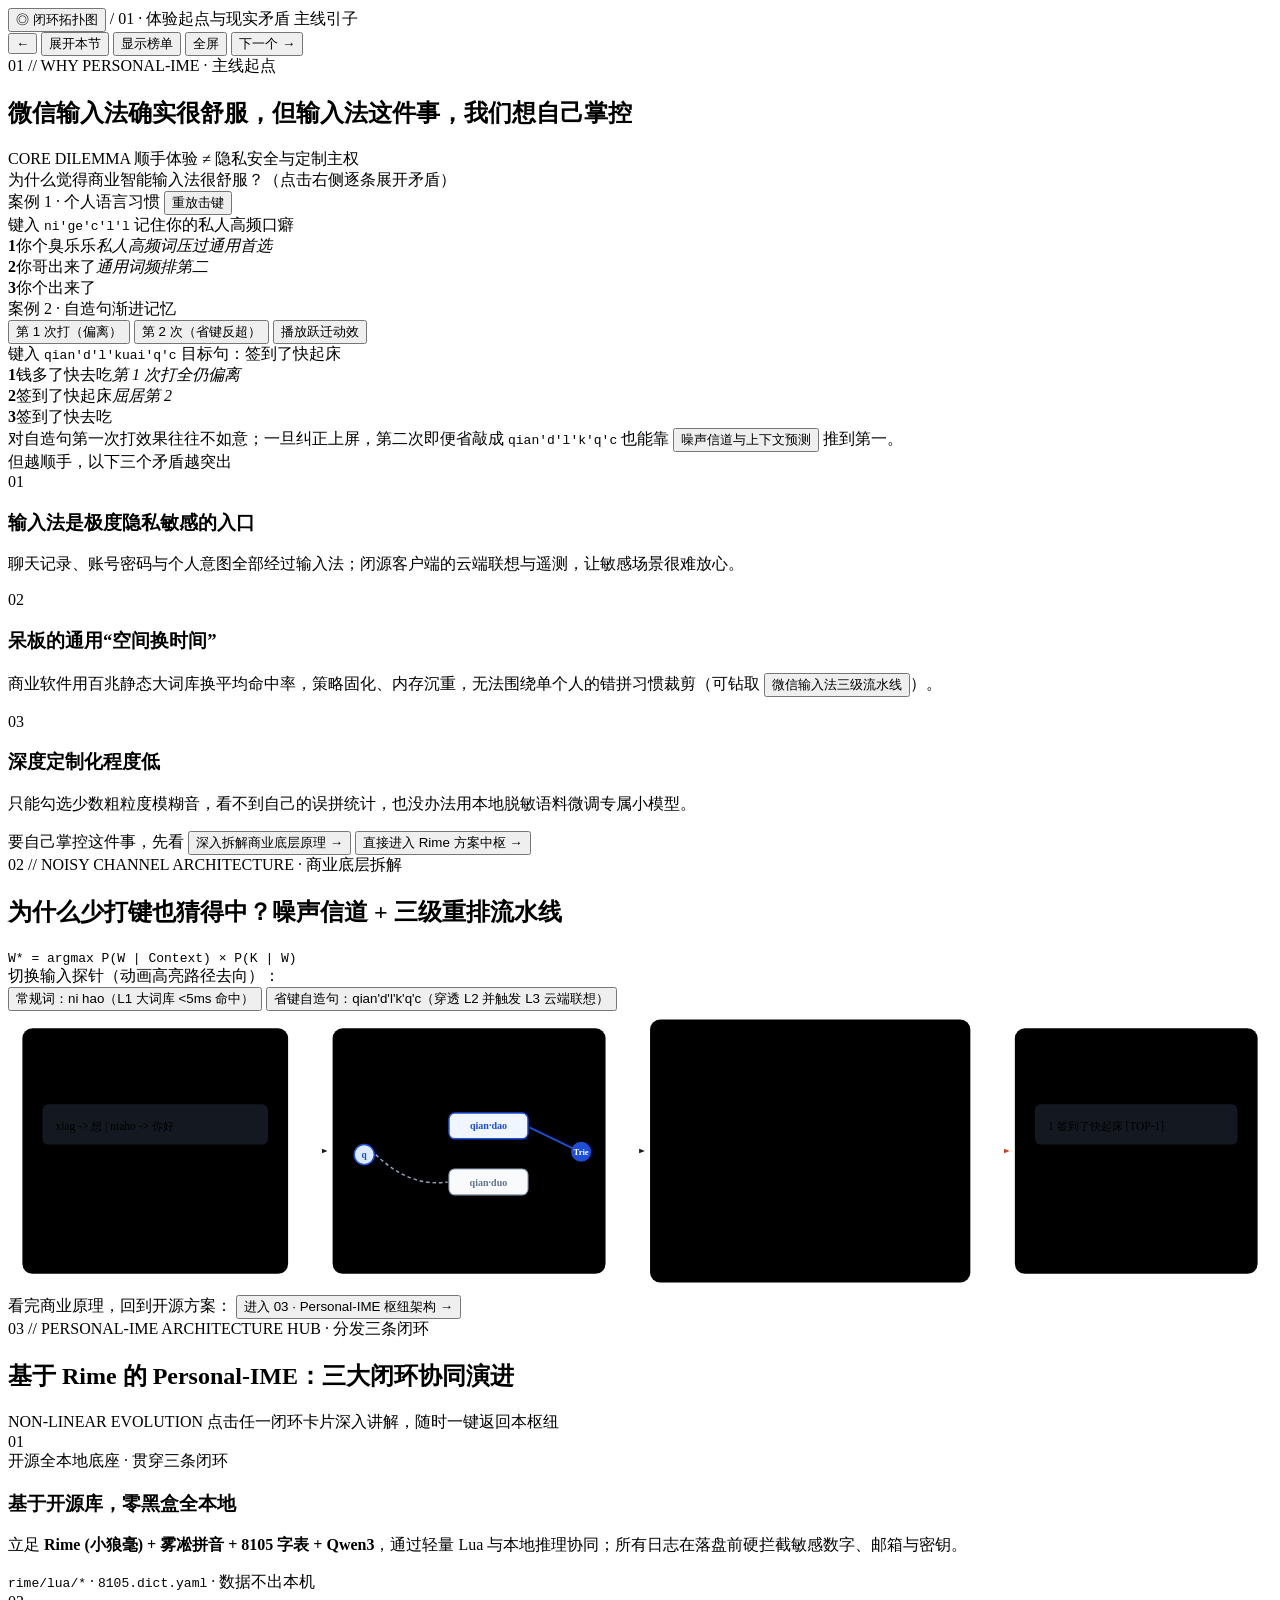
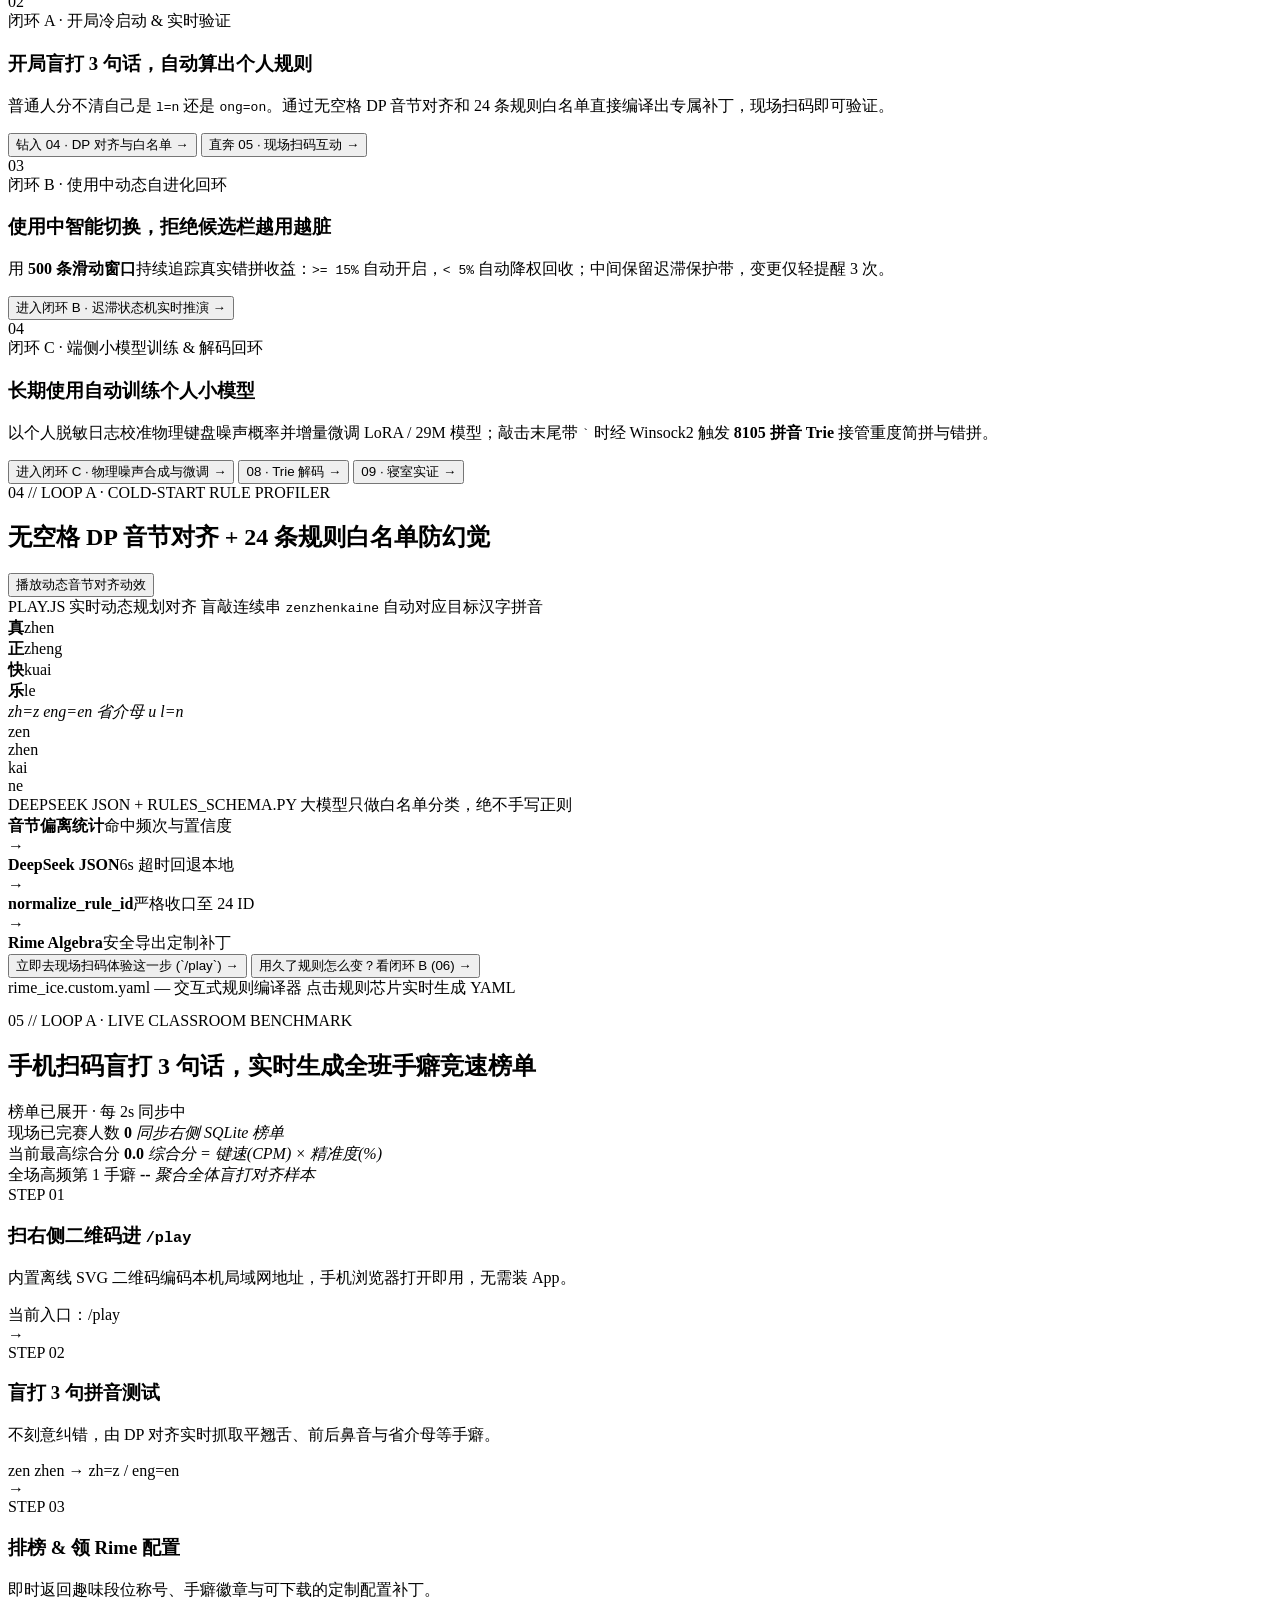
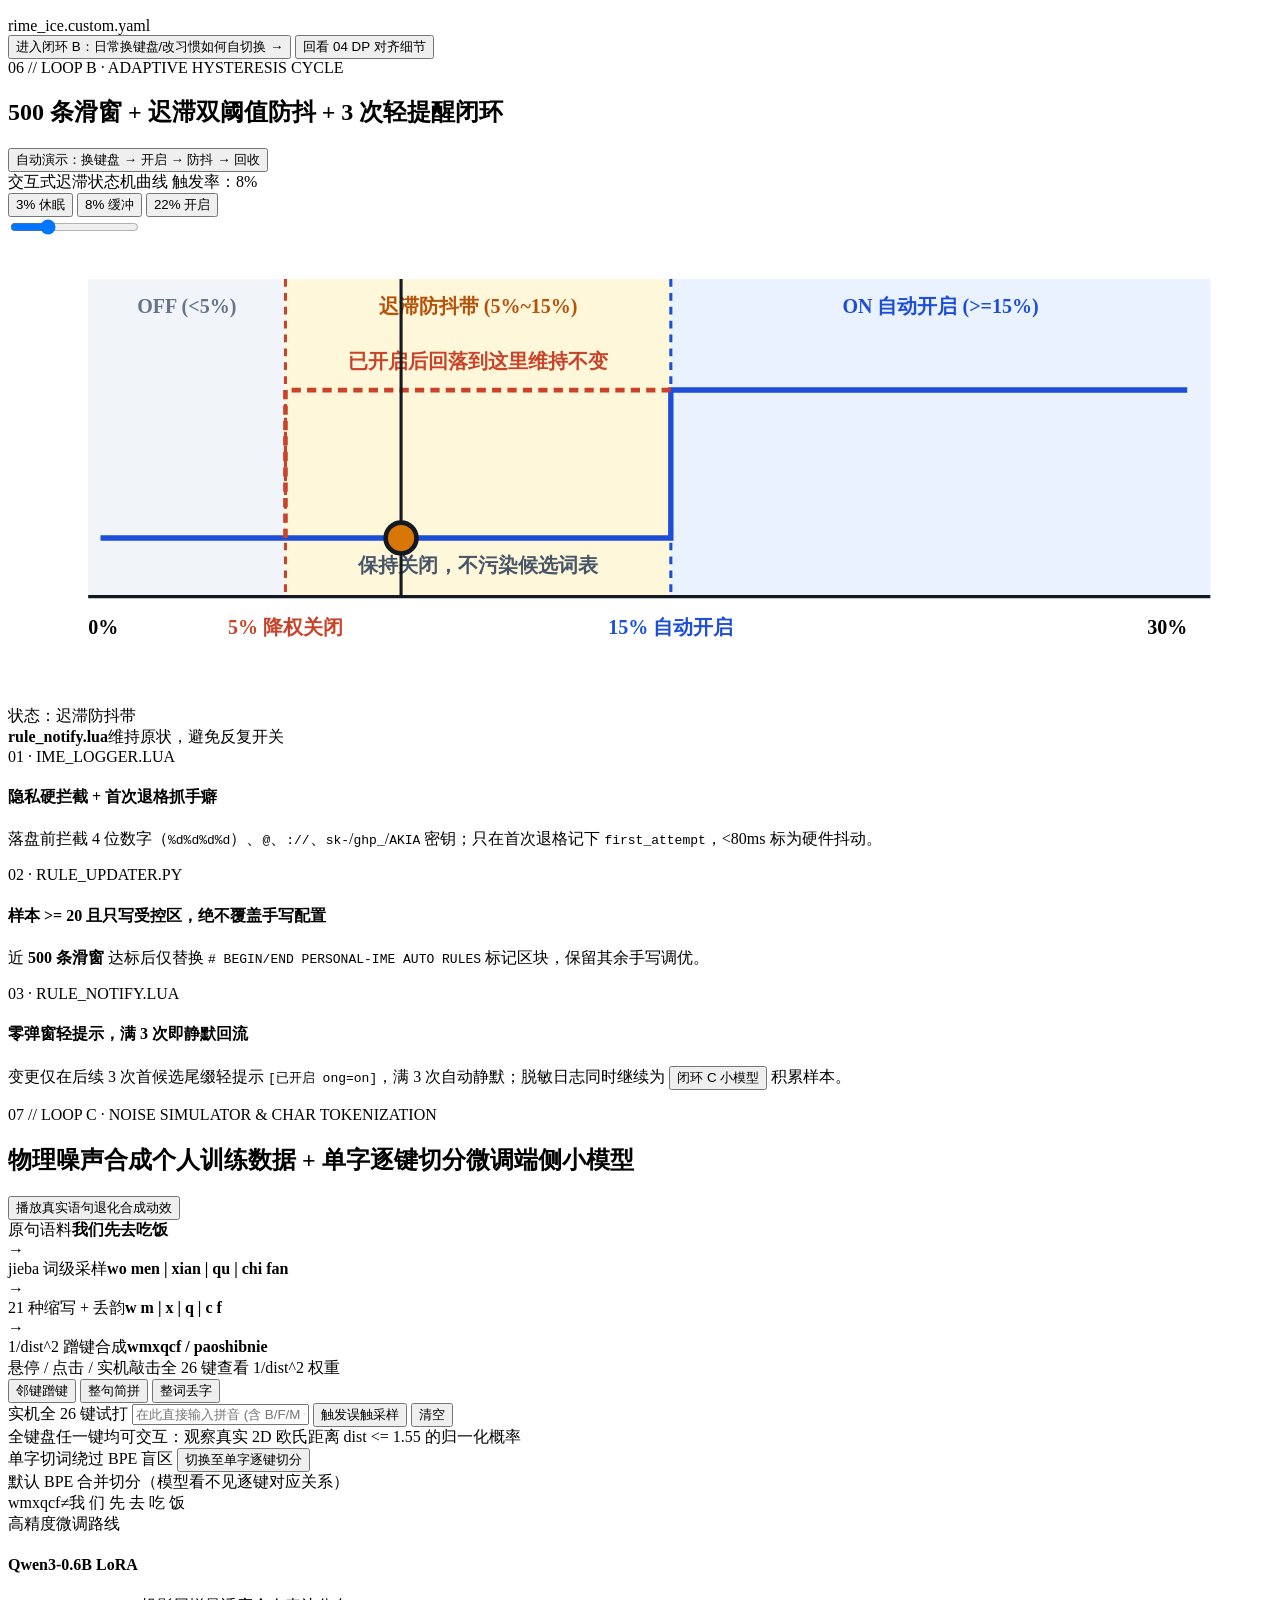
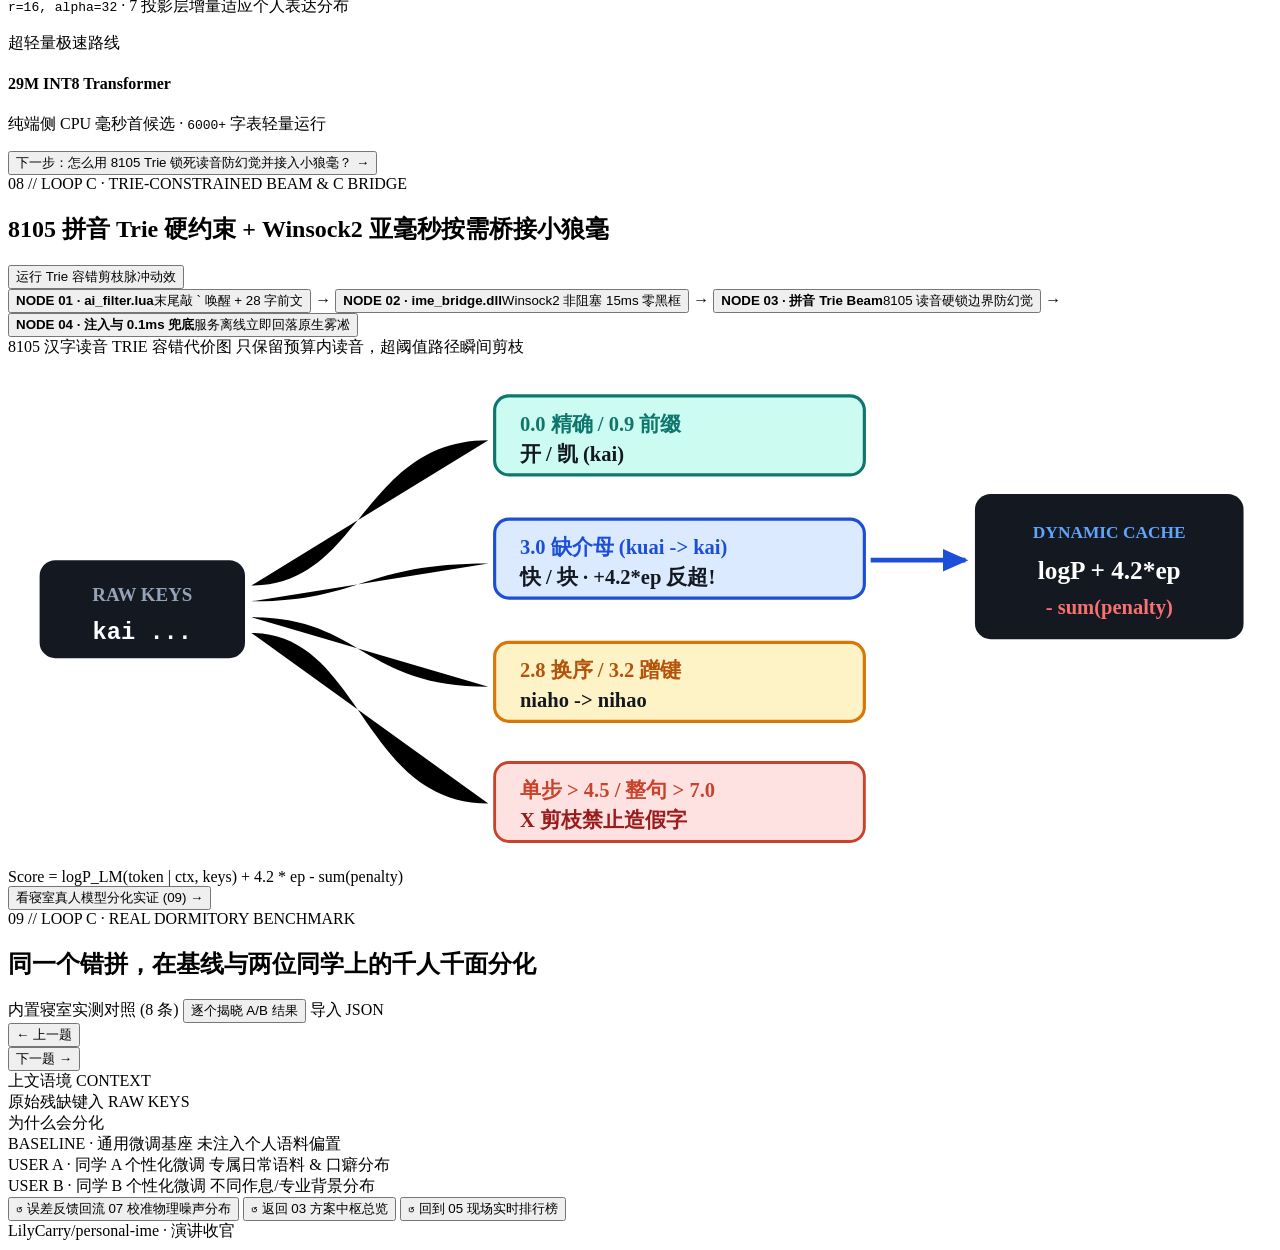
==== commit adc29648: "feat(web): support full 26-key interactive QWERTY heatmap and typo sandbox on mod 7" ====
--- a/web/static/index.html
+++ b/web/static/index.html
@@ -548,16 +548,24 @@
             <div class="s7-grid">
               <div class="panel-card is-revealed" data-step="0">
                 <div class="card-bar">
-                  <span id="kb-sim-caption" class="tag tag-blue">点击任意字母查看 1/dist^2 邻键权重波纹</span>
+                  <span id="kb-sim-caption" class="tag tag-blue">悬停 / 点击 / 实机敲击全 26 键查看 1/dist^2 权重</span>
                   <div class="seg-group">
                     <button class="seg-btn kb-mode-btn is-active" type="button" data-kb="adjacent">邻键蹭键</button>
                     <button class="seg-btn kb-mode-btn" type="button" data-kb="abbr">整句简拼</button>
                     <button class="seg-btn kb-mode-btn" type="button" data-kb="jieba">整词丢字</button>
                   </div>
                 </div>
-                <div id="qwerty-heatmap" class="qwerty-board"></div>
+                <div class="kb-stage-box">
+                  <div id="qwerty-heatmap" class="qwerty-board"></div>
+                  <div class="kb-sandbox-bar">
+                    <label class="kb-sb-lbl" for="kb-sandbox-input">实机全 26 键试打</label>
+                    <input id="kb-sandbox-input" class="kb-sb-input" type="text" maxlength="24" placeholder="在此直接输入拼音 (含 B/F/M 全 26 键) 体验实时误触..." autocomplete="off" />
+                    <button id="kb-sample-btn" class="mini-btn" type="button">触发误触采样</button>
+                    <button id="kb-clear-btn" class="mini-btn" type="button">清空</button>
+                  </div>
+                </div>
                 <div id="kb-formula-note" class="ime-window">
-                  <div class="ime-cand is-winner">点击键盘 G / N / W 等键观察二维物理坐标蹭键概率</div>
+                  <div class="ime-cand is-winner">全键盘任一键均可交互：观察真实 2D 欧氏距离 dist &lt;= 1.55 的归一化概率</div>
                 </div>
               </div>
 
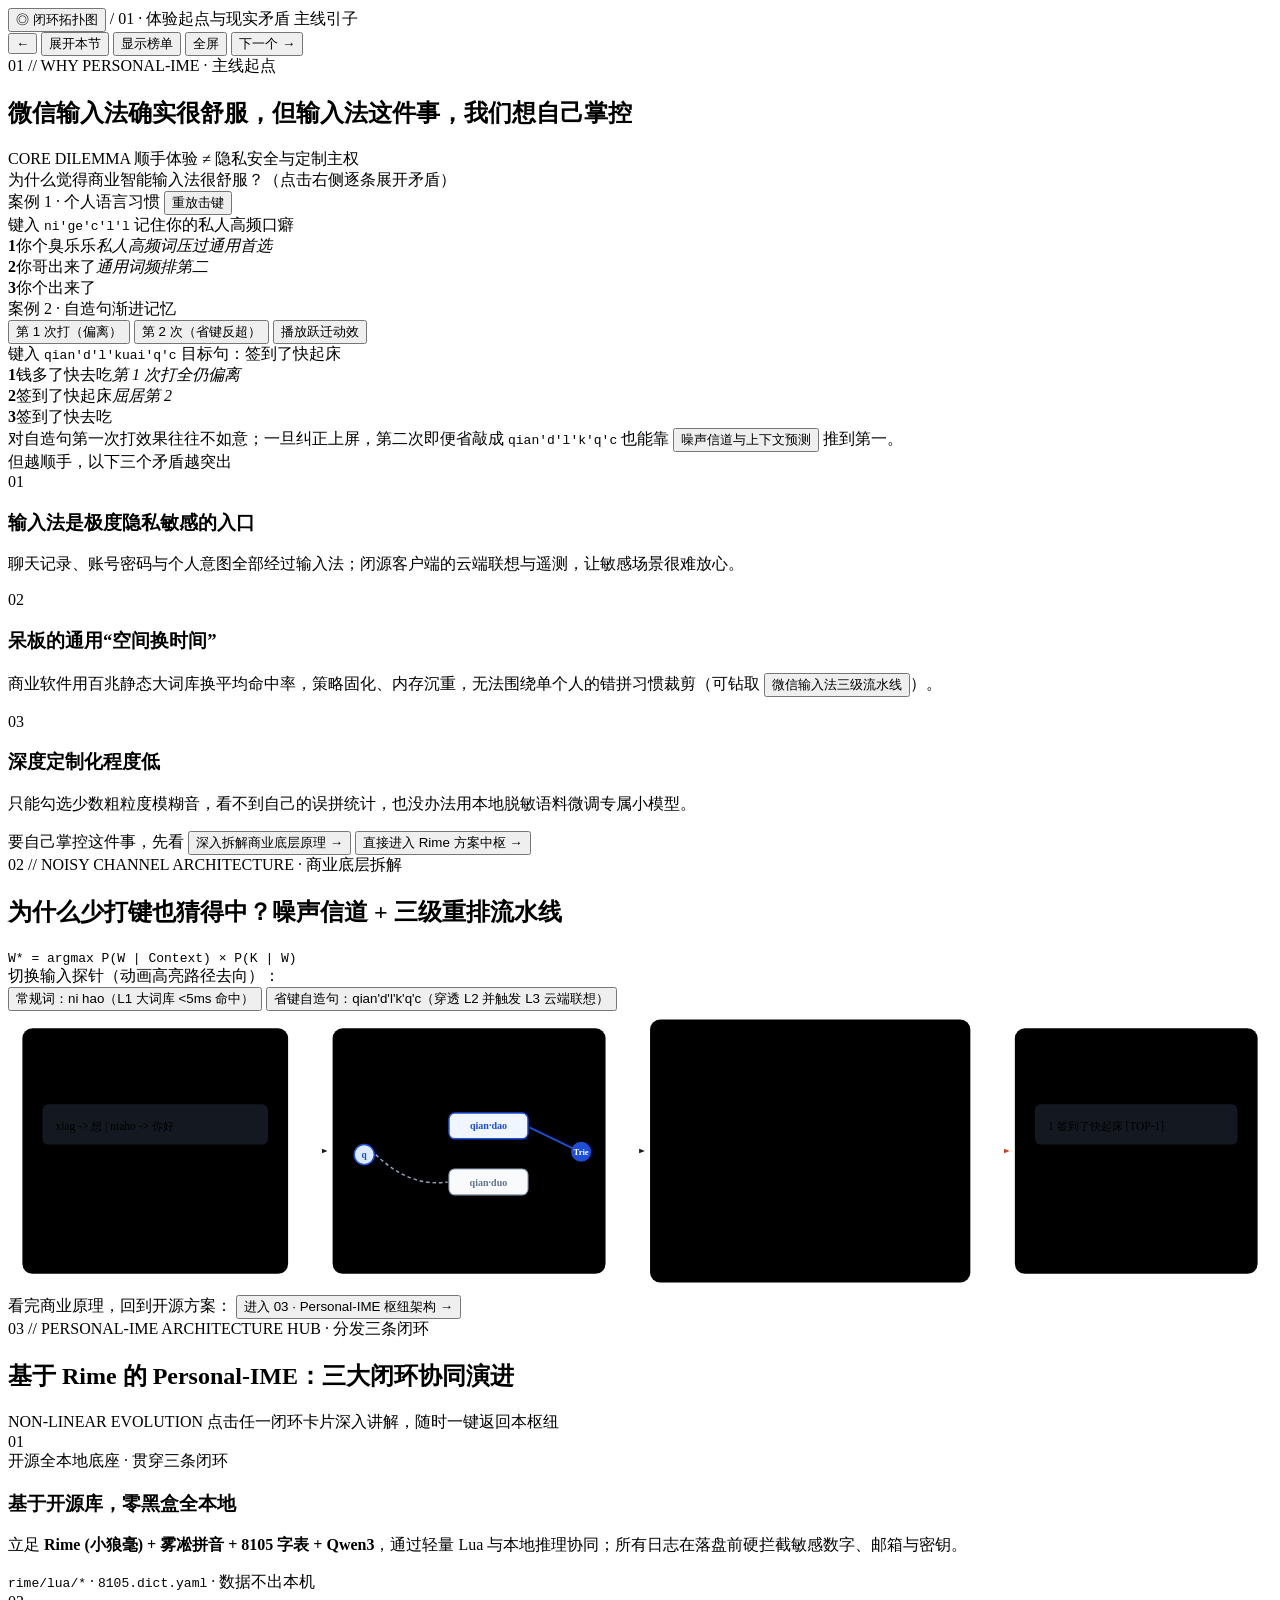
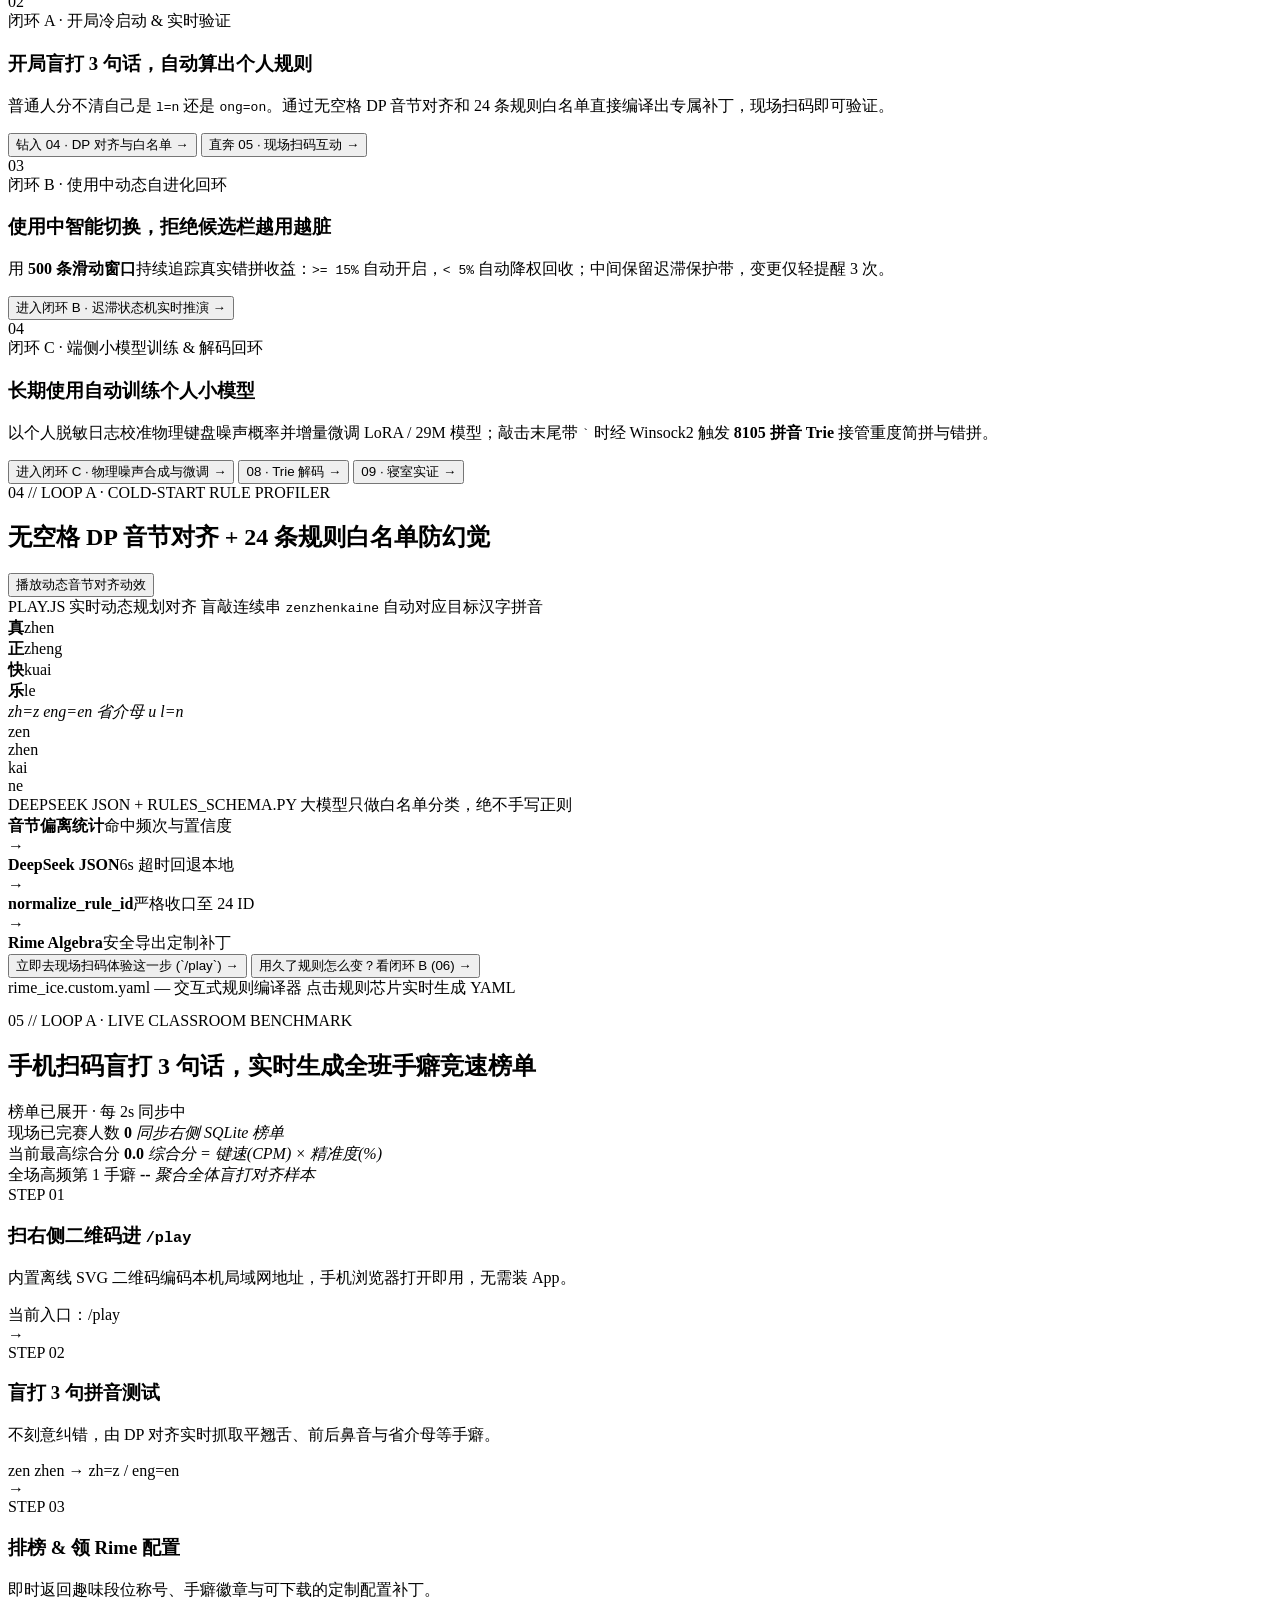
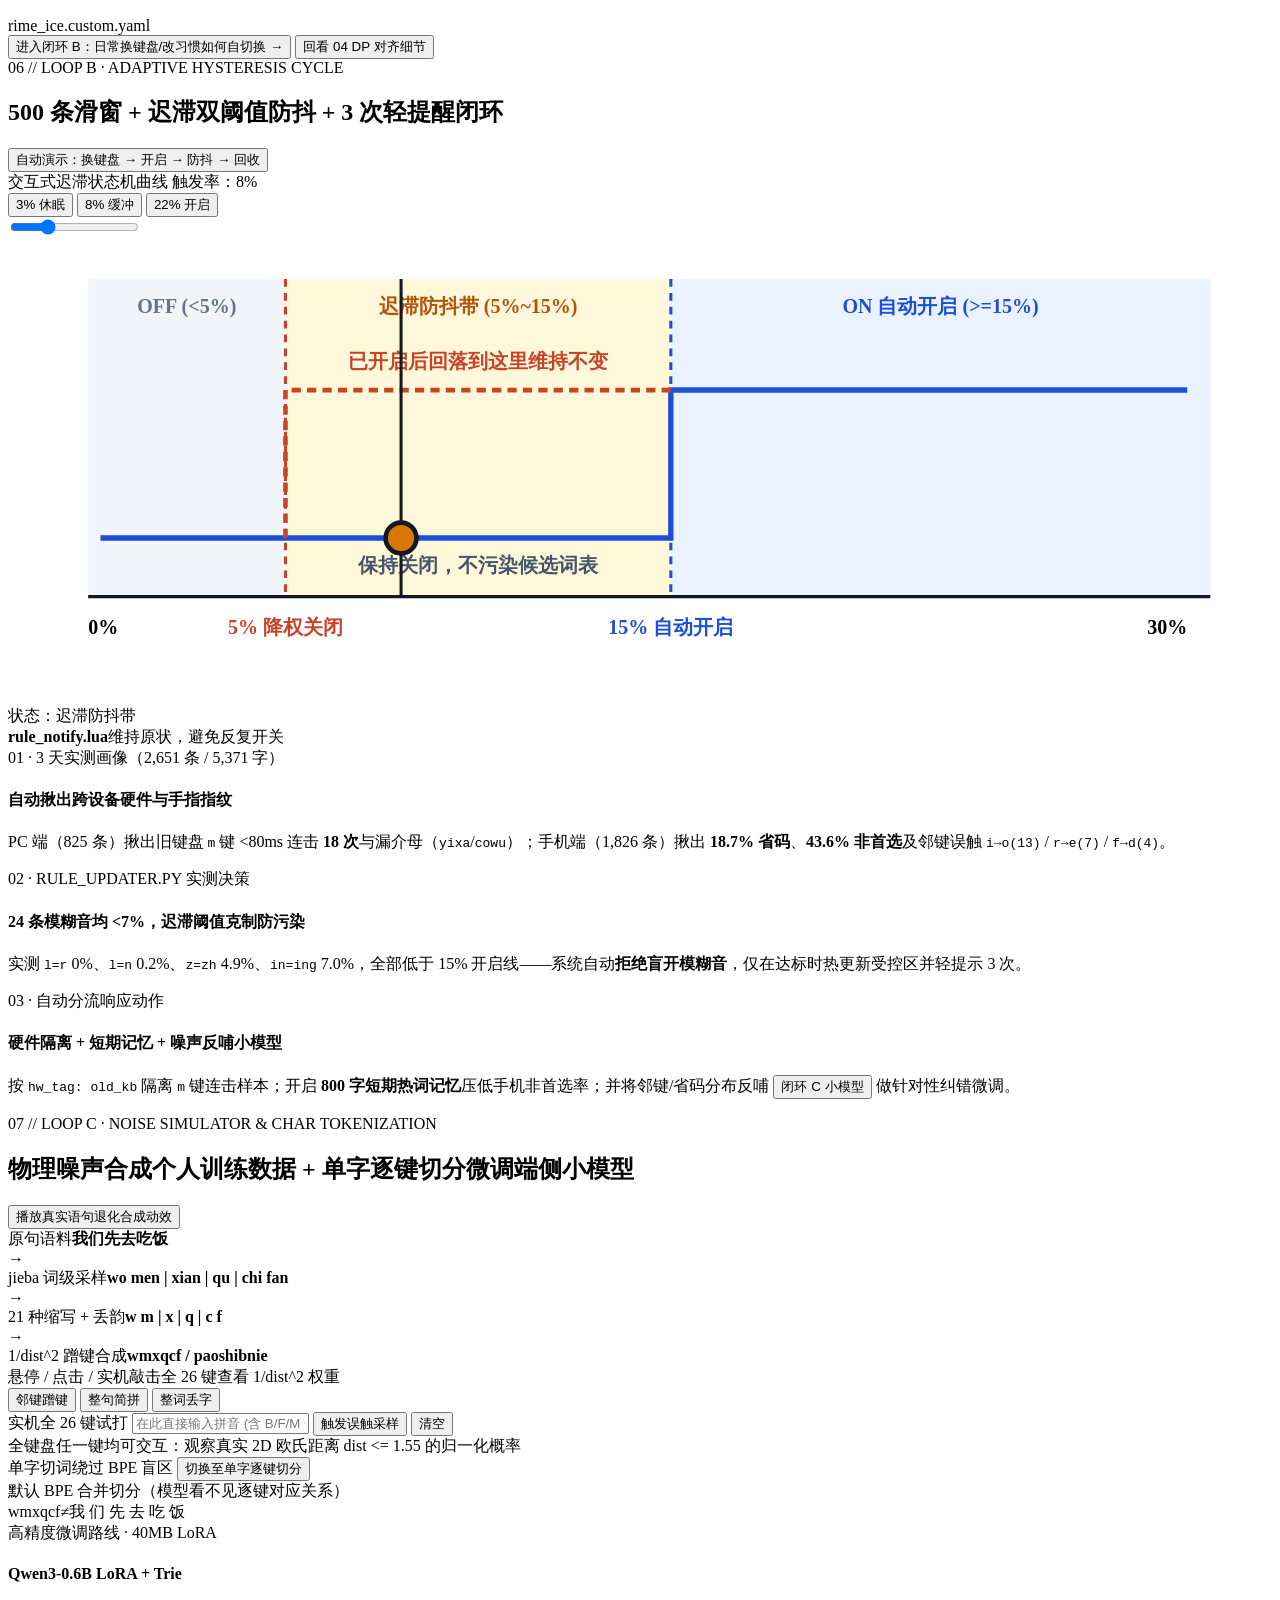
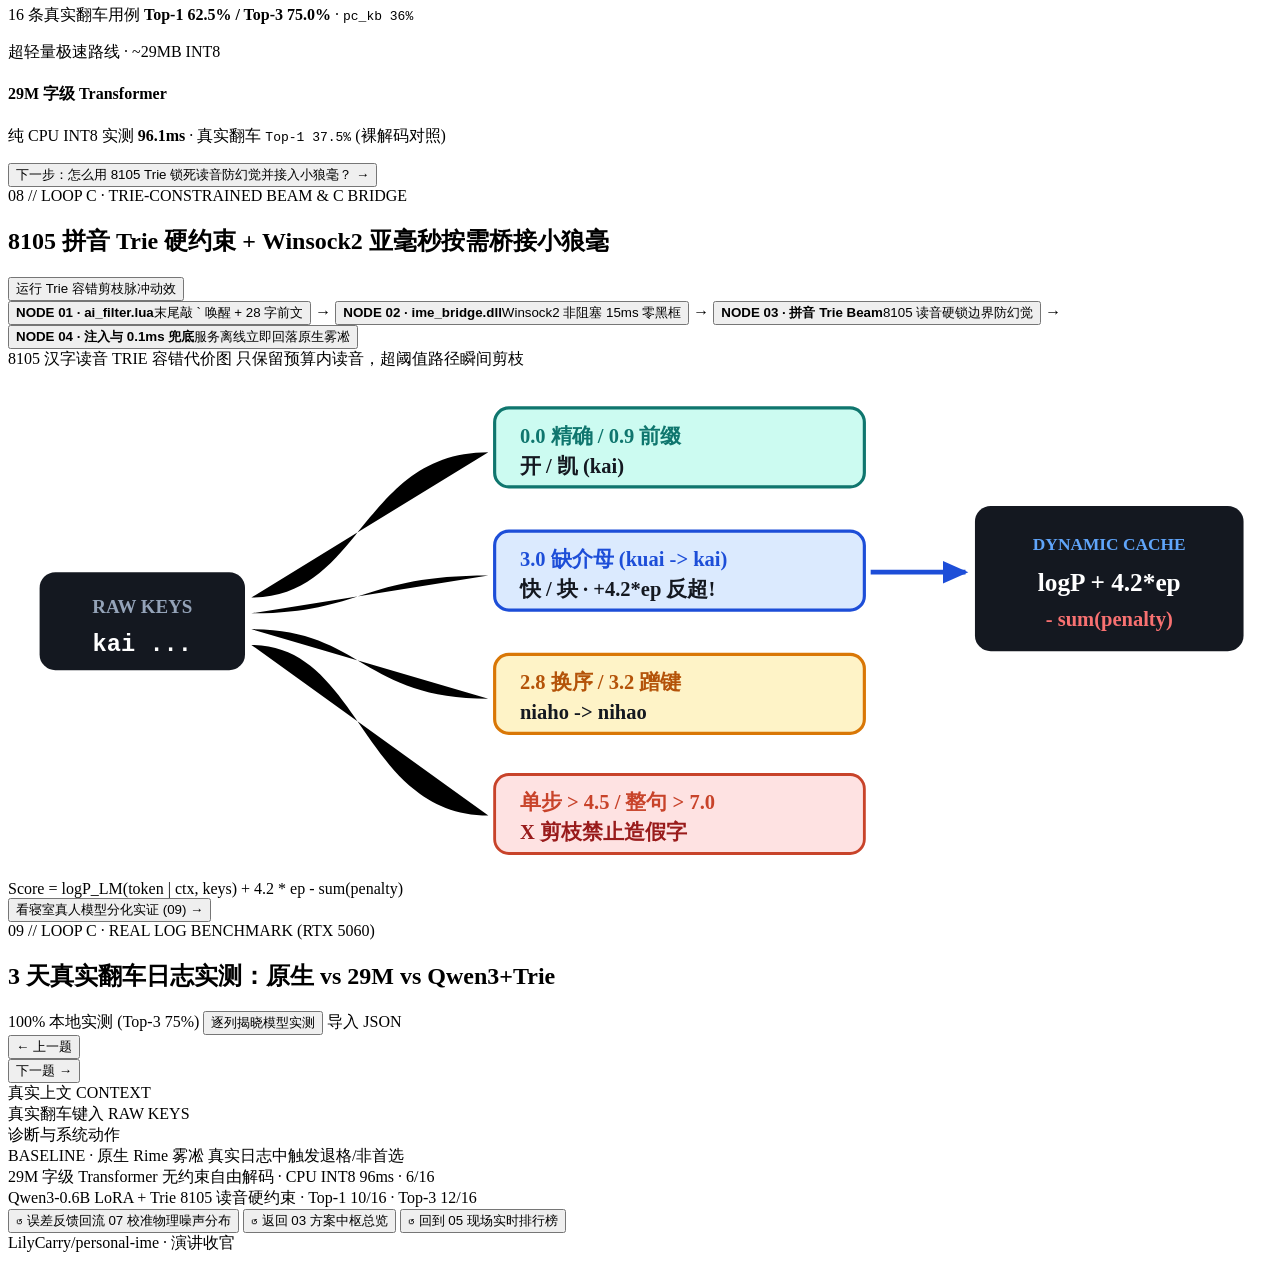
==== commit 91d26da7: "docs(eval,web): add real 3-day log & RTX 5060 benchmark report and update stage demo (Closes #8)" ====
--- a/web/static/index.html
+++ b/web/static/index.html
@@ -506,20 +506,20 @@
               </div>
 
               <div class="s6-right">
-                <div class="guard-box is-veiled" data-step="1" data-veil-hint="点击揭晓 01：脱敏采样与首犯快照">
-                  <span class="guard-k">01 · IME_LOGGER.LUA</span>
-                  <h4>隐私硬拦截 + 首次退格抓手癖</h4>
-                  <p>落盘前拦截 4 位数字（<code>%d%d%d%d</code>）、<code>@</code>、<code>://</code>、<code>sk-</code>/<code>ghp_</code>/<code>AKIA</code> 密钥；只在首次退格记下 <code>first_attempt</code>，&lt;80ms 标为硬件抖动。</p>
-                </div>
-                <div class="guard-box is-veiled" data-step="2" data-veil-hint="点击揭晓 02：受控注释区热更新">
-                  <span class="guard-k">02 · RULE_UPDATER.PY</span>
-                  <h4>样本 >= 20 且只写受控区，绝不覆盖手写配置</h4>
-                  <p>近 <strong>500 条滑窗</strong> 达标后仅替换 <code># BEGIN/END PERSONAL-IME AUTO RULES</code> 标记区块，保留其余手写调优。</p>
-                </div>
-                <div class="guard-box is-veiled" data-step="3" data-veil-hint="点击揭晓 03：3 次轻提醒后自动隐身">
-                  <span class="guard-k">03 · RULE_NOTIFY.LUA</span>
-                  <h4>零弹窗轻提示，满 3 次即静默回流</h4>
-                  <p>变更仅在后续 3 次首候选尾缀轻提示 <code>[已开启 ong=on]</code>，满 3 次自动静默；脱敏日志同时继续为 <button type="button" class="kw-link" data-jump="6" data-jump-note="返回 06 · 使用中智能切换">闭环 C 小模型</button> 积累样本。</p>
+                <div class="guard-box is-veiled" data-step="1" data-veil-hint="点击揭晓 01：3 天 2,651 条真实双端画像">
+                  <span class="guard-k">01 · 3 天实测画像（2,651 条 / 5,371 字）</span>
+                  <h4>自动揪出跨设备硬件与手指指纹</h4>
+                  <p>PC 端（825 条）揪出旧键盘 <code>m</code> 键 &lt;80ms 连击 <strong>18 次</strong>与漏介母（<code>yixa</code>/<code>cowu</code>）；手机端（1,826 条）揪出 <strong>18.7% 省码</strong>、<strong>43.6% 非首选</strong>及邻键误触 <code>i→o(13)</code> / <code>r→e(7)</code> / <code>f→d(4)</code>。</p>
+                </div>
+                <div class="guard-box is-veiled" data-step="2" data-veil-hint="点击揭晓 02：滑窗防抖实测（拒绝误开）">
+                  <span class="guard-k">02 · RULE_UPDATER.PY 实测决策</span>
+                  <h4>24 条模糊音均 &lt;7%，迟滞阈值克制防污染</h4>
+                  <p>实测 <code>l=r</code> 0%、<code>l=n</code> 0.2%、<code>z=zh</code> 4.9%、<code>in=ing</code> 7.0%，全部低于 15% 开启线——系统自动<strong>拒绝盲开模糊音</strong>，仅在达标时热更新受控区并轻提示 3 次。</p>
+                </div>
+                <div class="guard-box is-veiled" data-step="3" data-veil-hint="点击揭晓 03：系统据此自动执行的操作">
+                  <span class="guard-k">03 · 自动分流响应动作</span>
+                  <h4>硬件隔离 + 短期记忆 + 噪声反哺小模型</h4>
+                  <p>按 <code>hw_tag: old_kb</code> 隔离 <code>m</code> 键连击样本；开启 <strong>800 字短期热词记忆</strong>压低手机非首选率；并将邻键/省码分布反哺 <button type="button" class="kw-link" data-jump="6" data-jump-note="返回 06 · 使用中智能切换">闭环 C 小模型</button> 做针对性纠错微调。</p>
                 </div>
               </div>
             </div>
@@ -589,16 +589,16 @@
                   </div>
                 </div>
 
-                <div class="dual-models is-veiled" data-step="2" data-veil-hint="点击揭晓端侧双尺寸微调路线">
+                <div class="dual-models is-veiled" data-step="2" data-veil-hint="点击揭晓端侧双尺寸微调路线（附 RTX 5060 实测）">
                   <div class="m-card m-dark">
-                    <span class="m-k">高精度微调路线</span>
-                    <h4>Qwen3-0.6B LoRA</h4>
-                    <p><code>r=16, alpha=32</code> · 7 投影层增量适应个人表达分布</p>
+                    <span class="m-k">高精度微调路线 · 40MB LoRA</span>
+                    <h4>Qwen3-0.6B LoRA + Trie</h4>
+                    <p>16 条真实翻车用例 <strong>Top-1 62.5% / Top-3 75.0%</strong> · <code>pc_kb 36%</code></p>
                   </div>
                   <div class="m-card m-light">
-                    <span class="m-k">超轻量极速路线</span>
-                    <h4>29M INT8 Transformer</h4>
-                    <p>纯端侧 CPU 毫秒首候选 · <code>6000+</code> 字表轻量运行</p>
+                    <span class="m-k">超轻量极速路线 · ~29MB INT8</span>
+                    <h4>29M 字级 Transformer</h4>
+                    <p>纯 CPU INT8 实测 <strong>96.1ms</strong> · 真实翻车 <code>Top-1 37.5%</code> (裸解码对照)</p>
                   </div>
                 </div>
 
@@ -688,17 +688,17 @@
             </div>
           </section>
 
-          <!-- ==================== MODULE 09: 闭环 C · 寝室实证对比 ==================== -->
-          <section id="mod-9" class="module" data-index="8" data-title="09 · 闭环 C：寝室实证对比" data-loop="闭环 C · 效果收官">
+          <!-- ==================== MODULE 09: 闭环 C · 真实日志模型实测对比 ==================== -->
+          <section id="mod-9" class="module" data-index="8" data-title="09 · 闭环 C：真实翻车实测" data-loop="闭环 C · 效果收官">
             <div class="mod-head">
               <div>
-                <div class="kicker">09 // LOOP C · REAL DORMITORY BENCHMARK</div>
-                <h2 class="h1">同一个错拼，在基线与两位同学上的<span class="rust">千人千面分化</span></h2>
+                <div class="kicker">09 // LOOP C · REAL LOG BENCHMARK (RTX 5060)</div>
+                <h2 class="h1">3 天真实翻车日志实测：<span class="rust">原生 vs 29M vs Qwen3+Trie</span></h2>
               </div>
               <div class="s9-actions">
-                <span id="cases-source-pill" class="tag tag-dark">内置寝室实测对照 (8 条)</span>
-                <button id="reveal-models-btn" class="hud-btn hud-btn-solid" type="button">逐个揭晓 A/B 结果</button>
-                <label class="hud-btn file-label" title="导入本地 eval_compare.json">导入 JSON
+                <span id="cases-source-pill" class="tag tag-dark">100% 本地实测 (Top-3 75%)</span>
+                <button id="reveal-models-btn" class="hud-btn hud-btn-solid" type="button">逐列揭晓模型实测</button>
+                <label class="hud-btn file-label" title="导入本地 cases_compare.json">导入 JSON
                   <input id="cases-file-input" type="file" accept=".json,application/json" hidden />
                 </label>
               </div>
@@ -712,17 +712,17 @@
 
             <div class="s9-hero-bar">
               <div>
-                <span class="ih-k">上文语境 CONTEXT</span>
+                <span class="ih-k">真实上文 CONTEXT</span>
                 <div id="case-context-val" class="ih-context"></div>
               </div>
               <div class="ih-sep"></div>
               <div>
-                <span class="ih-k">原始残缺键入 RAW KEYS</span>
+                <span class="ih-k">真实翻车键入 RAW KEYS</span>
                 <code id="case-keys-val" class="ih-keys"></code>
               </div>
               <div class="ih-sep"></div>
               <div>
-                <span class="ih-k">为什么会分化</span>
+                <span class="ih-k">诊断与系统动作</span>
                 <div id="case-note-val" class="ih-note"></div>
               </div>
             </div>
@@ -730,24 +730,24 @@
             <div id="case-compare-grid" class="s9-compare-grid">
               <div class="cmp-col cmp-base" data-model-col="0">
                 <div class="cmp-head">
-                  <span class="cmp-tag">BASELINE · 通用微调基座</span>
-                  <span class="cmp-sub">未注入个人语料偏置</span>
+                  <span class="cmp-tag">BASELINE · 原生 Rime 雾凇</span>
+                  <span class="cmp-sub">真实日志中触发退格/非首选</span>
                 </div>
                 <div id="case-base-pred" class="cmp-pred"></div>
               </div>
 
               <div class="cmp-col cmp-ua is-concealed" data-model-col="1">
                 <div class="cmp-head">
-                  <span class="cmp-tag tag-blue">USER A · 同学 A 个性化微调</span>
-                  <span class="cmp-sub">专属日常语料 &amp; 口癖分布</span>
+                  <span class="cmp-tag tag-blue">29M 字级 Transformer</span>
+                  <span class="cmp-sub">无约束自由解码 · CPU INT8 96ms · 6/16</span>
                 </div>
                 <div id="case-ua-pred" class="cmp-pred"></div>
               </div>
 
               <div class="cmp-col cmp-ub is-concealed" data-model-col="2">
                 <div class="cmp-head">
-                  <span class="cmp-tag tag-rust">USER B · 同学 B 个性化微调</span>
-                  <span class="cmp-sub">不同作息/专业背景分布</span>
+                  <span class="cmp-tag tag-rust">Qwen3-0.6B LoRA + Trie</span>
+                  <span class="cmp-sub">8105 读音硬约束 · Top-1 10/16 · Top-3 12/16</span>
                 </div>
                 <div id="case-ub-pred" class="cmp-pred"></div>
               </div>
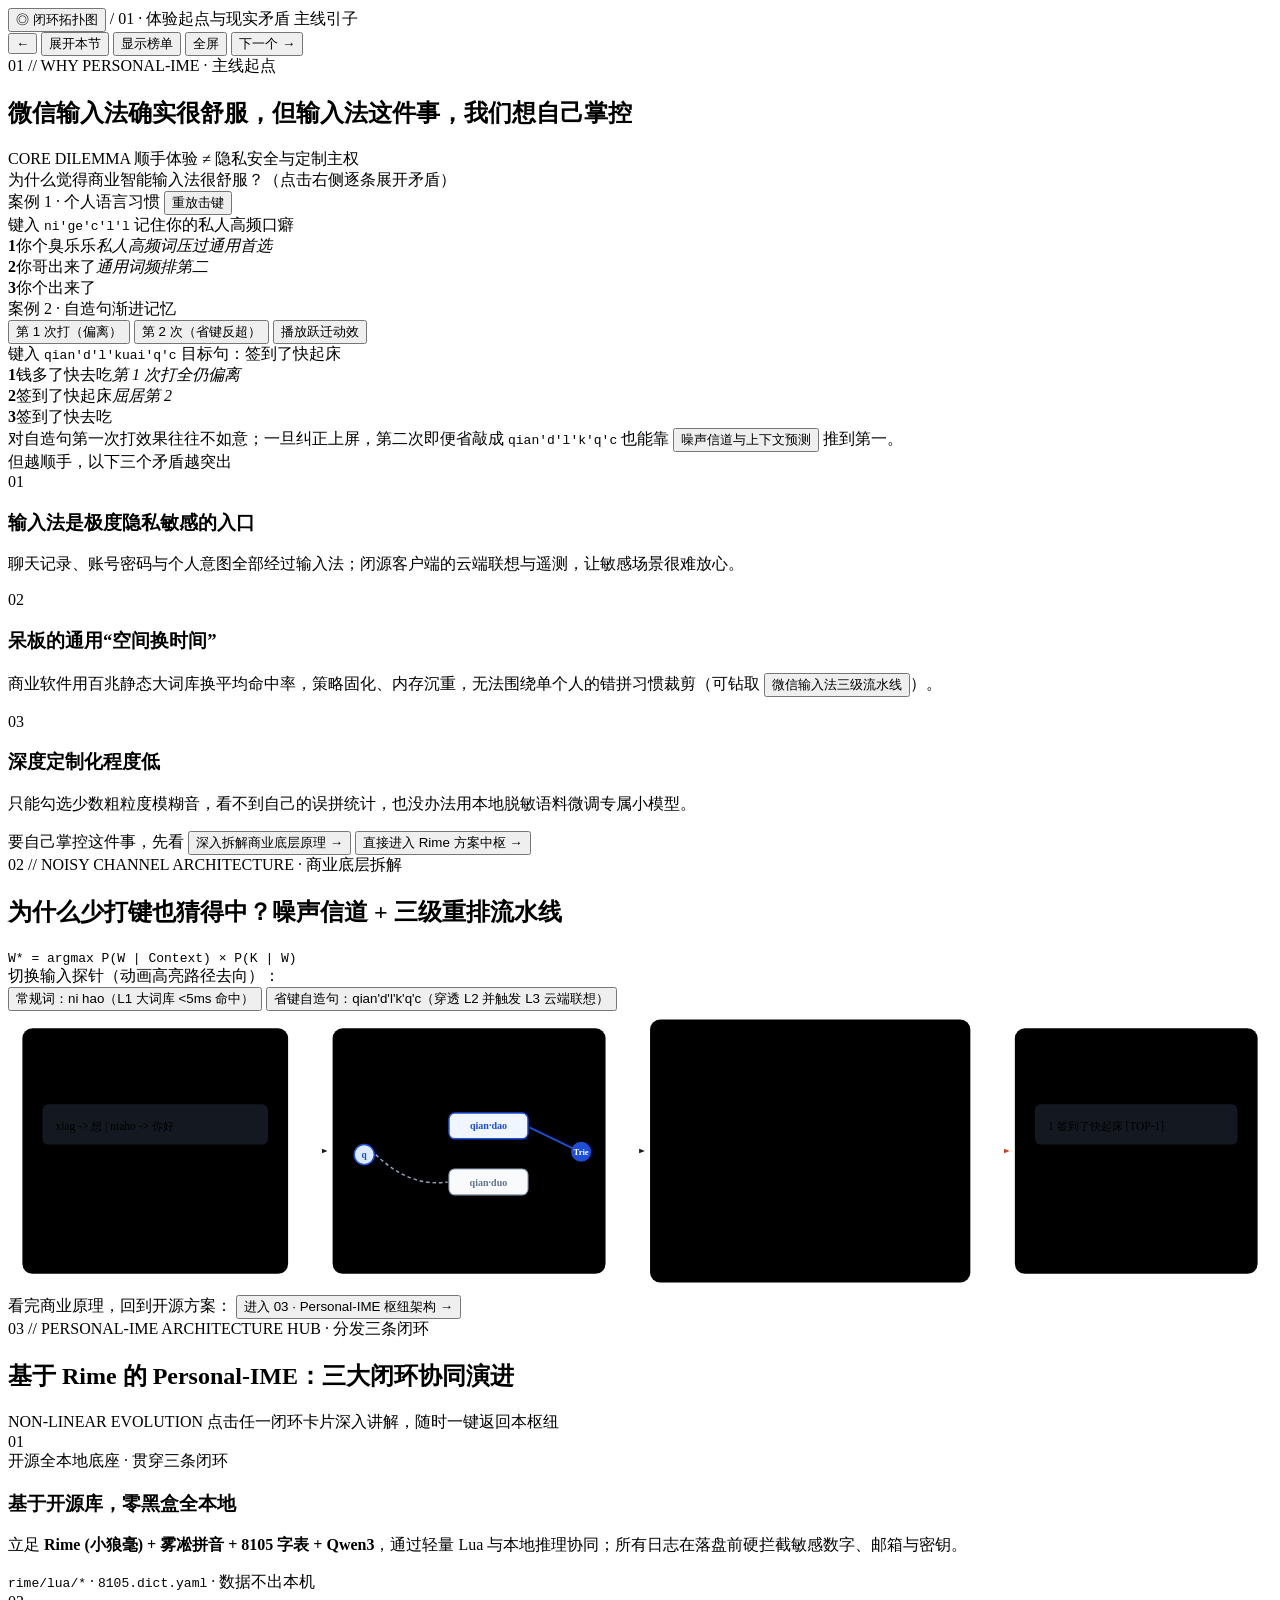
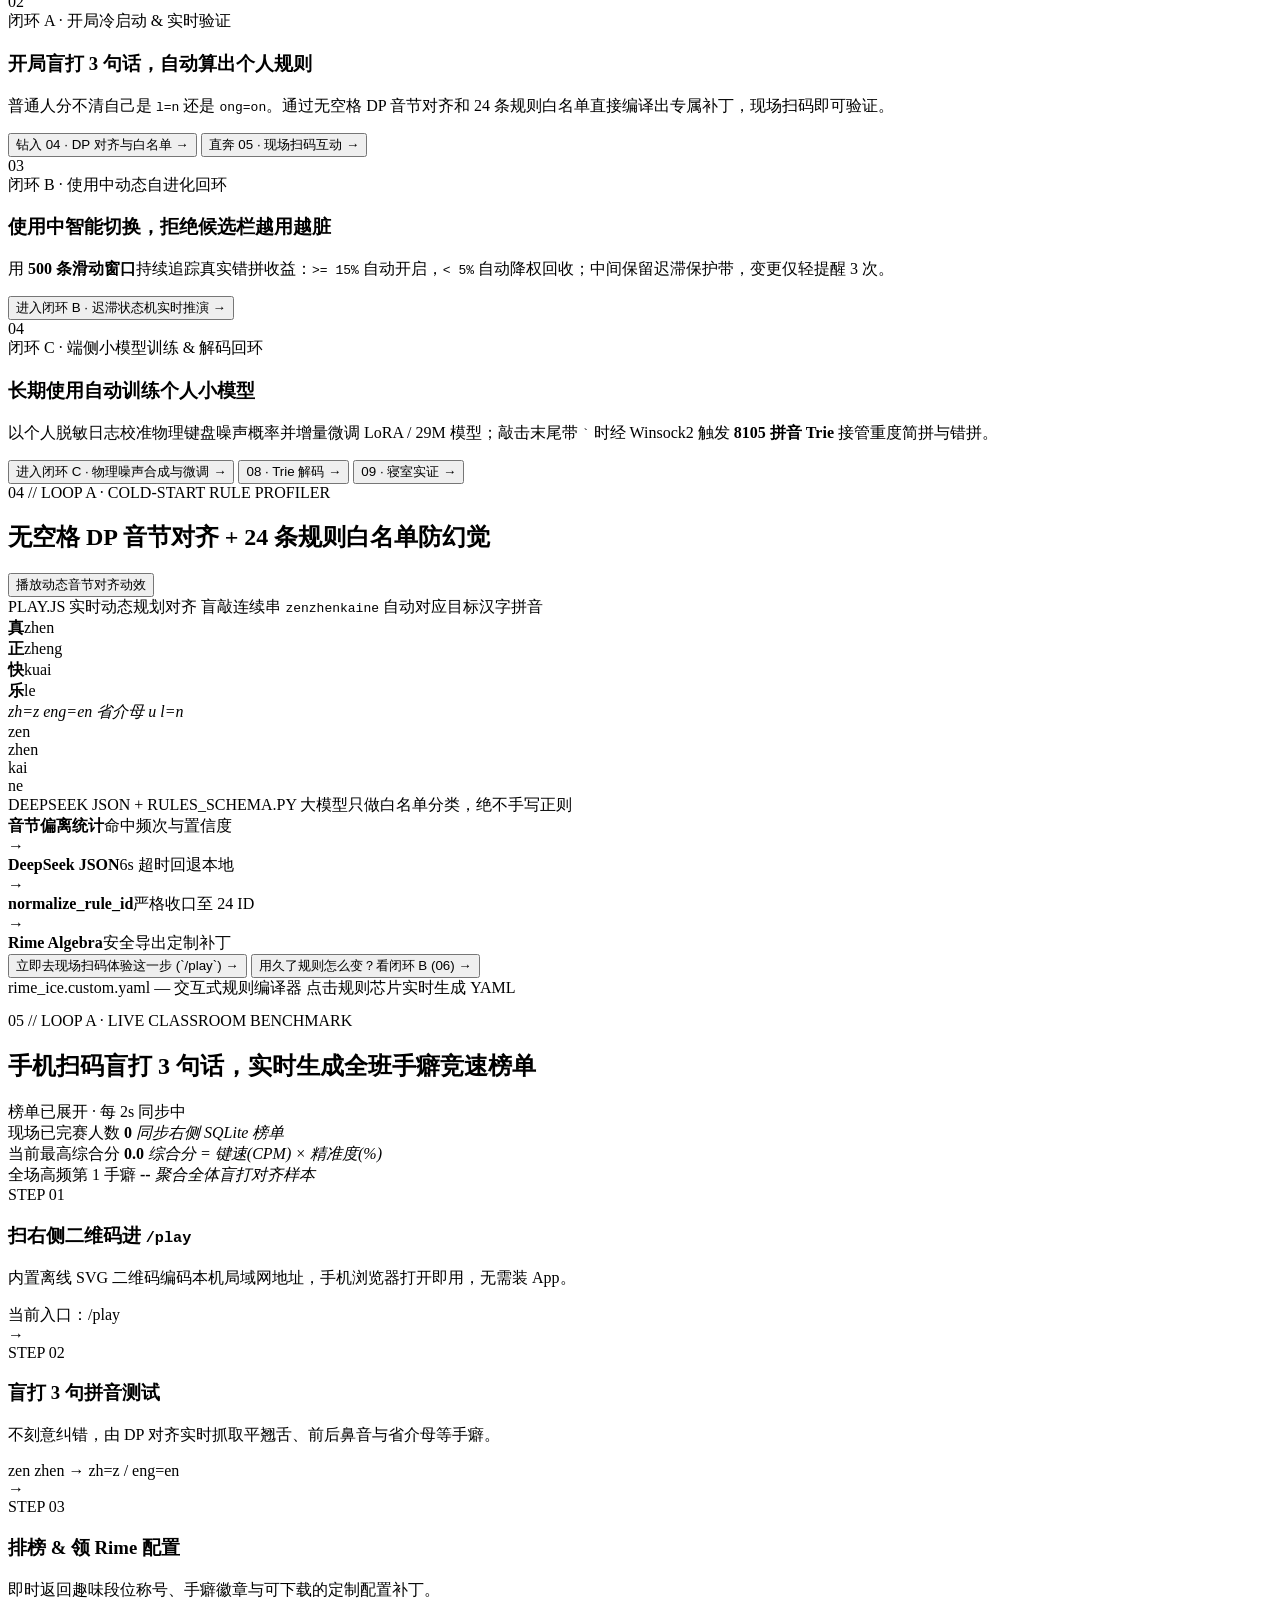
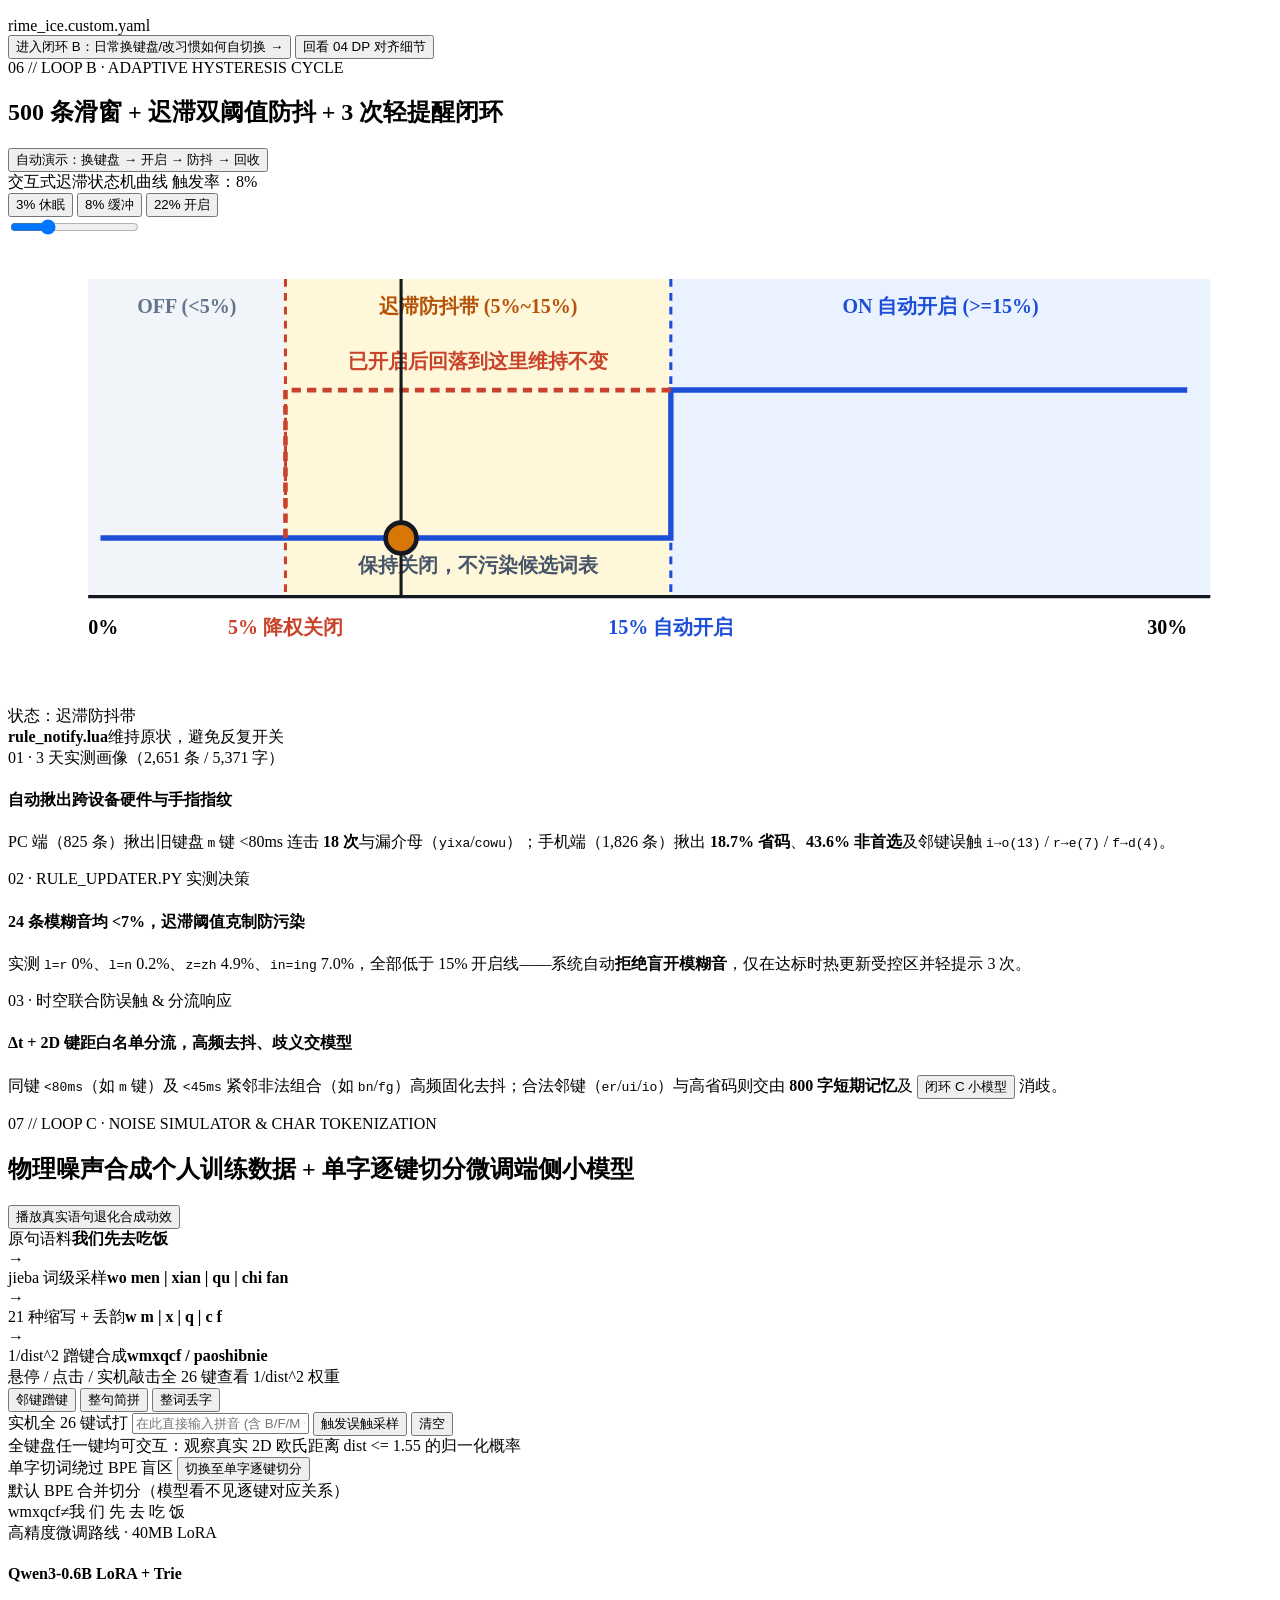
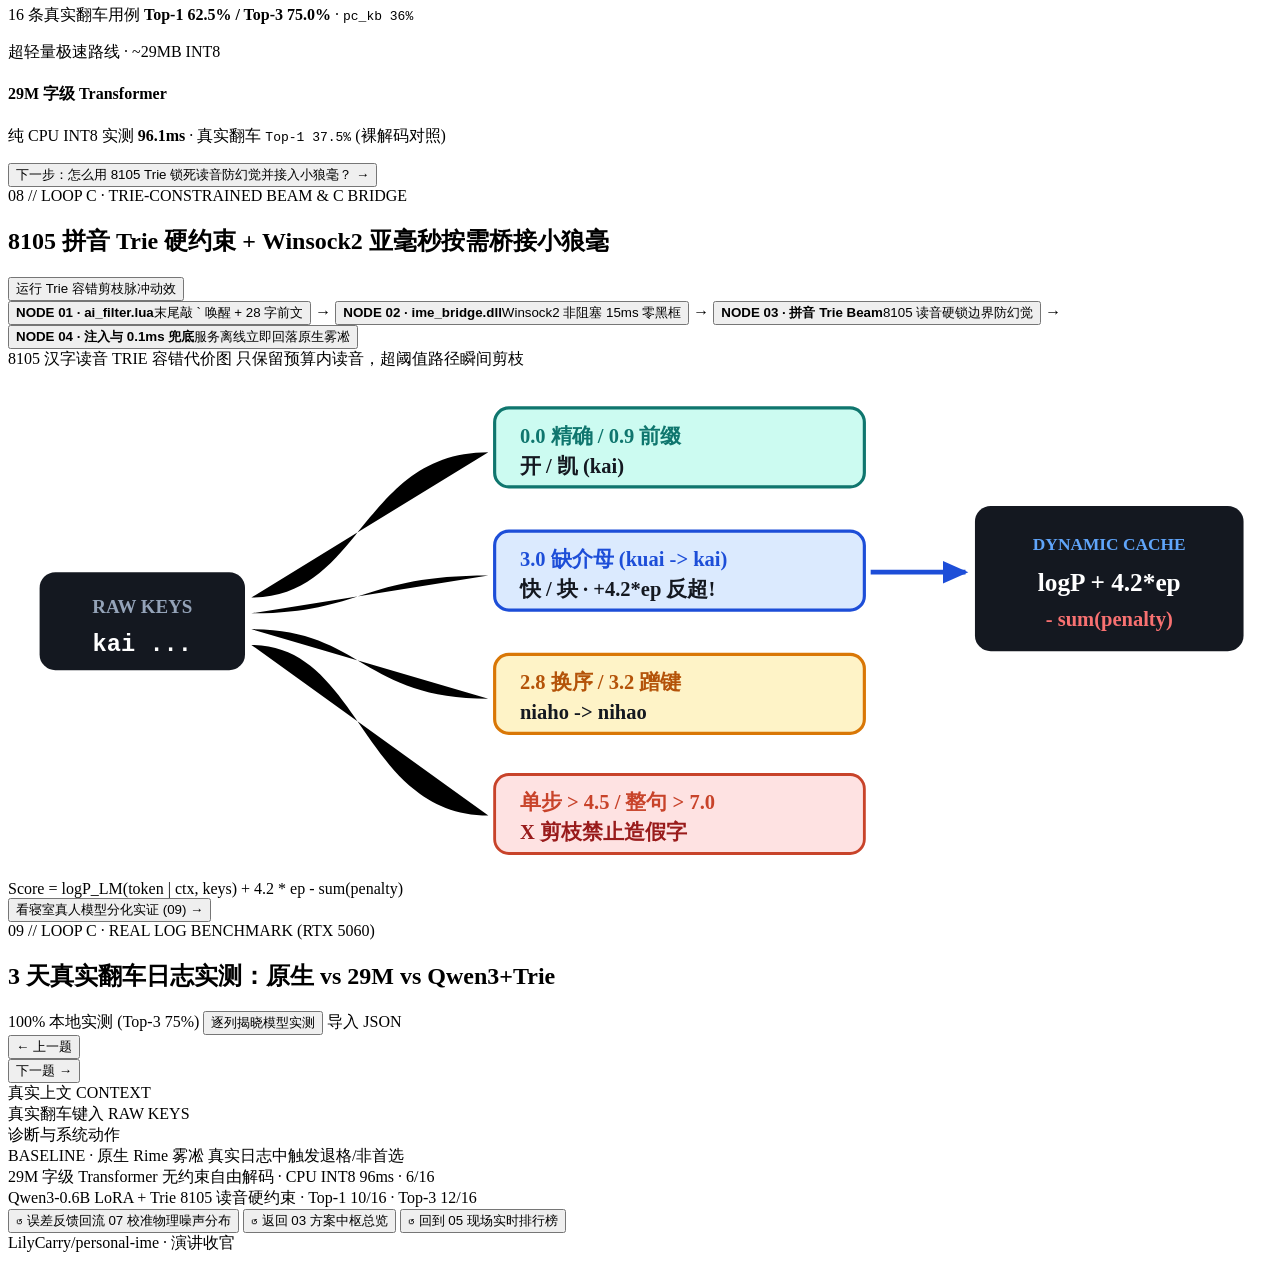
==== commit 730806db: "docs(web,eval): add temporal-spatial debounce strategy to stage mod-6 and evaluation doc" ====
--- a/web/static/index.html
+++ b/web/static/index.html
@@ -516,10 +516,10 @@
                   <h4>24 条模糊音均 &lt;7%，迟滞阈值克制防污染</h4>
                   <p>实测 <code>l=r</code> 0%、<code>l=n</code> 0.2%、<code>z=zh</code> 4.9%、<code>in=ing</code> 7.0%，全部低于 15% 开启线——系统自动<strong>拒绝盲开模糊音</strong>，仅在达标时热更新受控区并轻提示 3 次。</p>
                 </div>
-                <div class="guard-box is-veiled" data-step="3" data-veil-hint="点击揭晓 03：系统据此自动执行的操作">
-                  <span class="guard-k">03 · 自动分流响应动作</span>
-                  <h4>硬件隔离 + 短期记忆 + 噪声反哺小模型</h4>
-                  <p>按 <code>hw_tag: old_kb</code> 隔离 <code>m</code> 键连击样本；开启 <strong>800 字短期热词记忆</strong>压低手机非首选率；并将邻键/省码分布反哺 <button type="button" class="kw-link" data-jump="6" data-jump-note="返回 06 · 使用中智能切换">闭环 C 小模型</button> 做针对性纠错微调。</p>
+                <div class="guard-box is-veiled" data-step="3" data-veil-hint="点击揭晓 03：时空联合防误触与分流响应">
+                  <span class="guard-k">03 · 时空联合防误触 &amp; 分流响应</span>
+                  <h4>Δt + 2D 键距白名单分流，高频去抖、歧义交模型</h4>
+                  <p>同键 <code>&lt;80ms</code>（如 <code>m</code> 键）及 <code>&lt;45ms</code> 紧邻非法组合（如 <code>bn</code>/<code>fg</code>）高频固化去抖；合法邻键（<code>er</code>/<code>ui</code>/<code>io</code>）与高省码则交由 <strong>800 字短期记忆</strong>及 <button type="button" class="kw-link" data-jump="6" data-jump-note="返回 06 · 使用中智能切换">闭环 C 小模型</button> 消歧。</p>
                 </div>
               </div>
             </div>
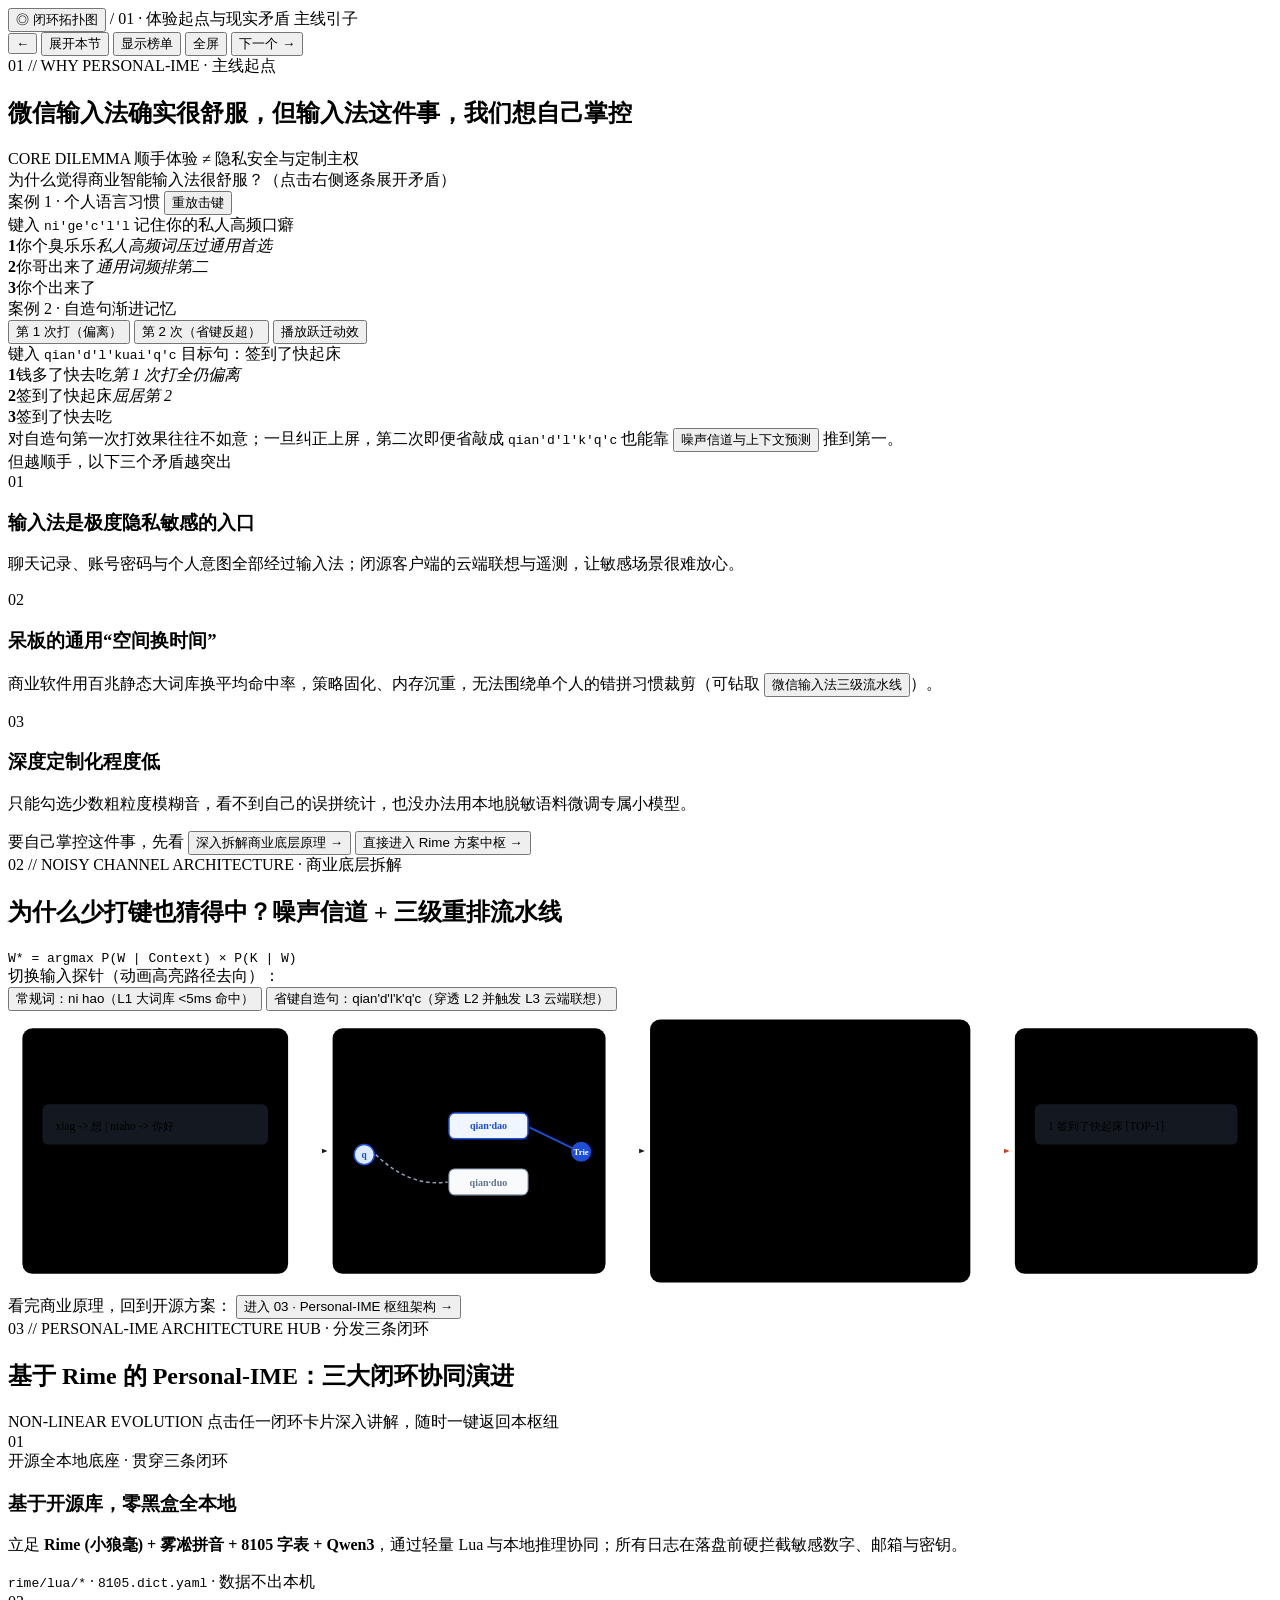
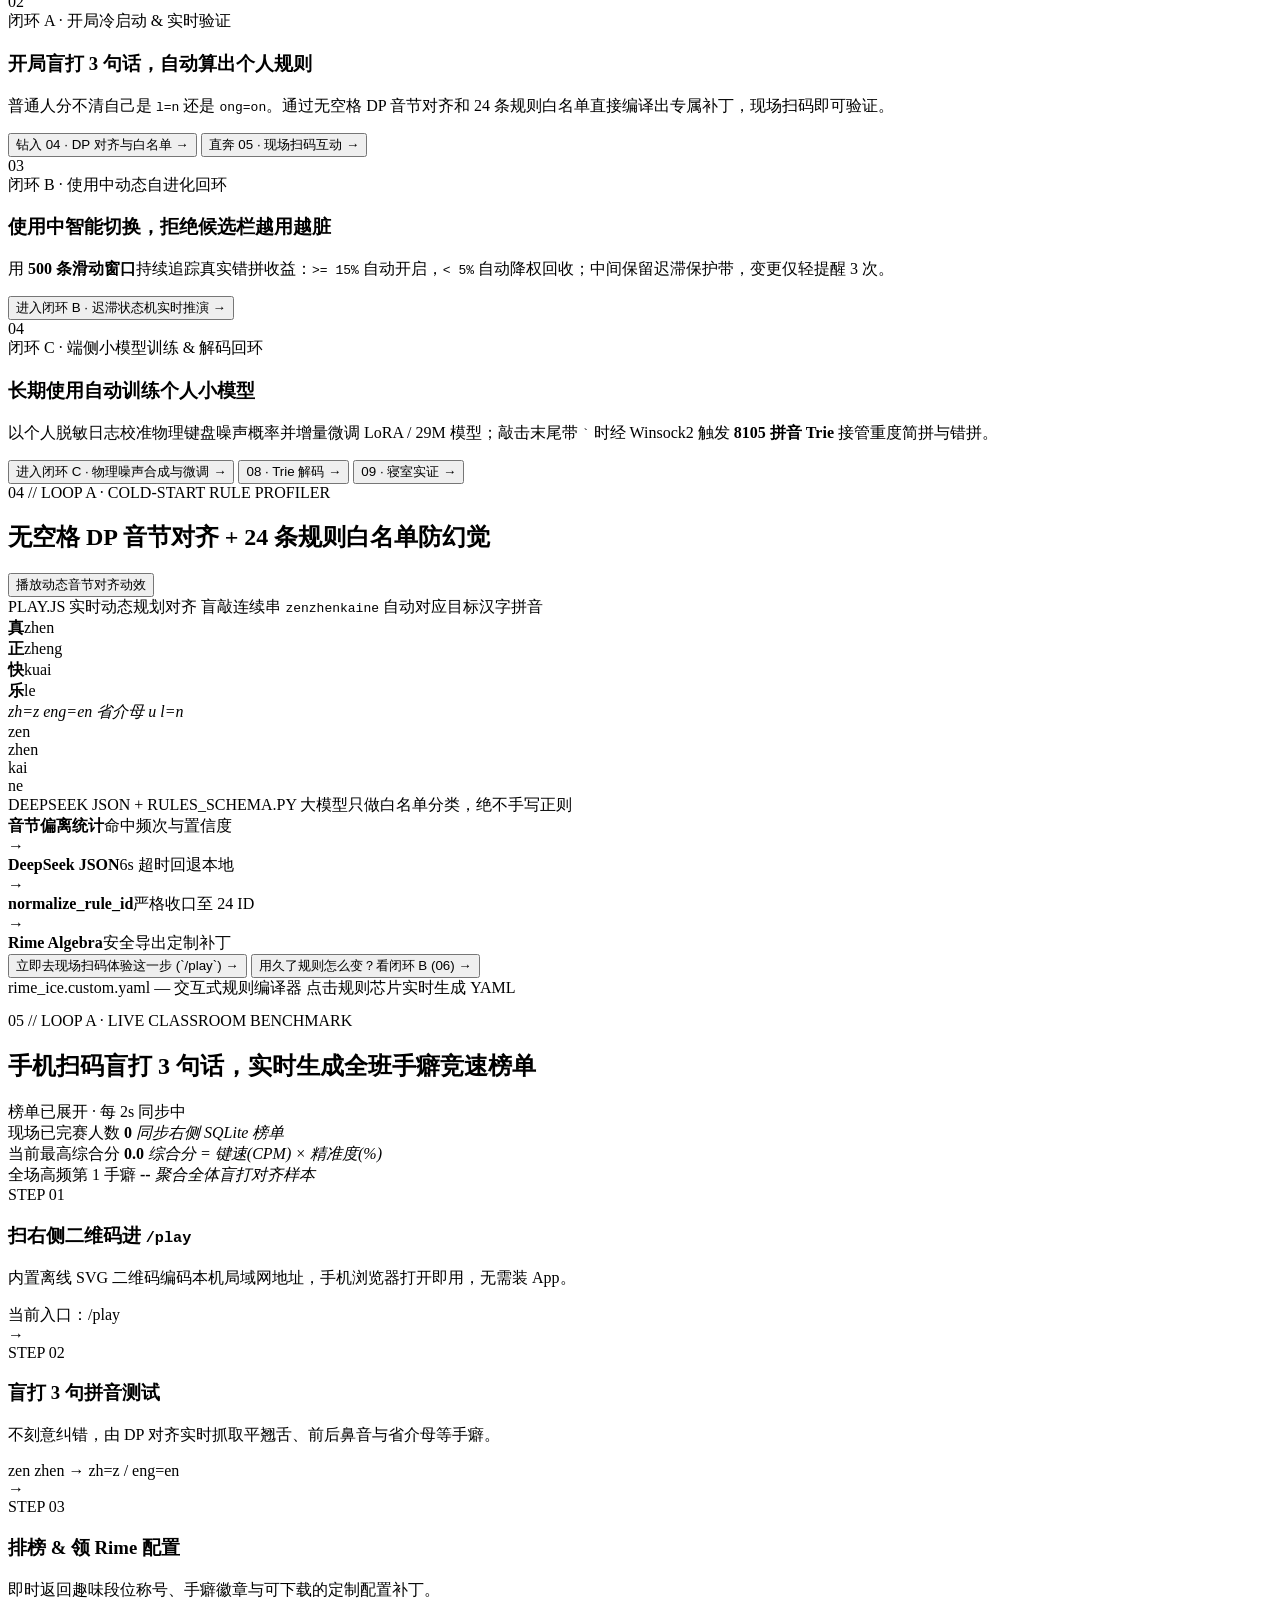
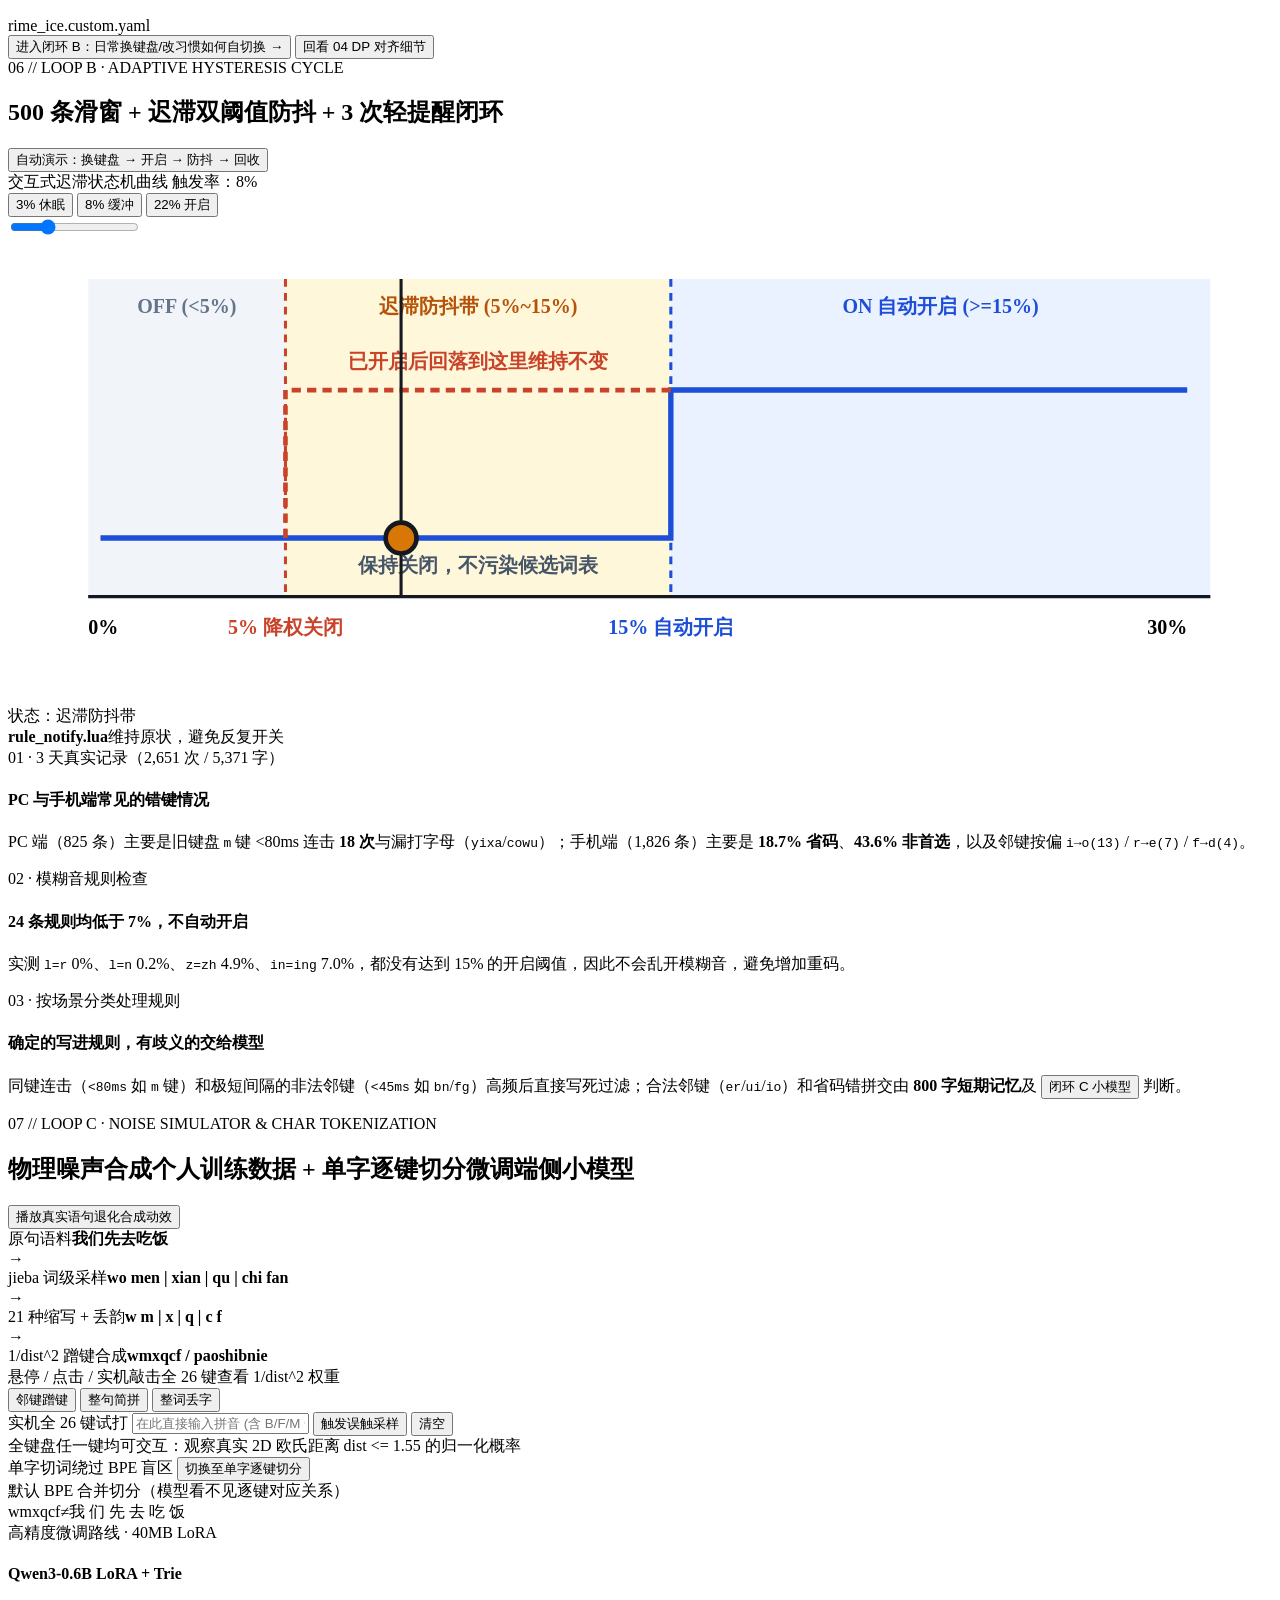
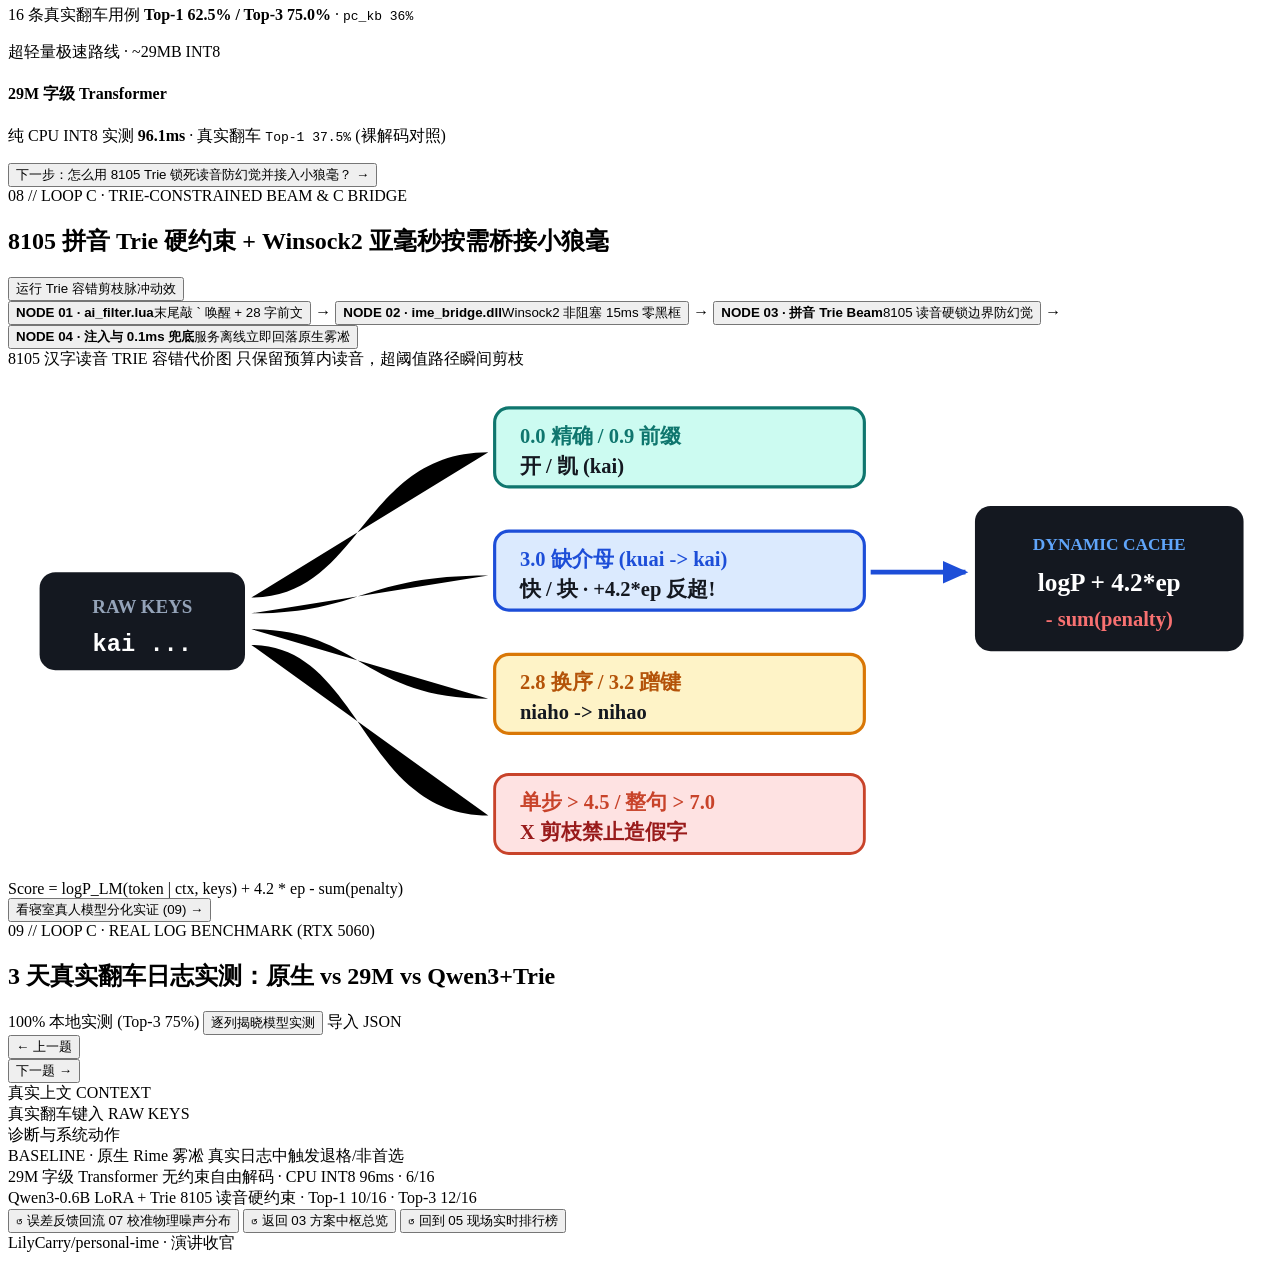
==== commit d113256d: "docs(web,eval): simplify wording to plain scenario-based rule descriptions" ====
--- a/web/static/index.html
+++ b/web/static/index.html
@@ -506,20 +506,20 @@
               </div>
 
               <div class="s6-right">
-                <div class="guard-box is-veiled" data-step="1" data-veil-hint="点击揭晓 01：3 天 2,651 条真实双端画像">
-                  <span class="guard-k">01 · 3 天实测画像（2,651 条 / 5,371 字）</span>
-                  <h4>自动揪出跨设备硬件与手指指纹</h4>
-                  <p>PC 端（825 条）揪出旧键盘 <code>m</code> 键 &lt;80ms 连击 <strong>18 次</strong>与漏介母（<code>yixa</code>/<code>cowu</code>）；手机端（1,826 条）揪出 <strong>18.7% 省码</strong>、<strong>43.6% 非首选</strong>及邻键误触 <code>i→o(13)</code> / <code>r→e(7)</code> / <code>f→d(4)</code>。</p>
-                </div>
-                <div class="guard-box is-veiled" data-step="2" data-veil-hint="点击揭晓 02：滑窗防抖实测（拒绝误开）">
-                  <span class="guard-k">02 · RULE_UPDATER.PY 实测决策</span>
-                  <h4>24 条模糊音均 &lt;7%，迟滞阈值克制防污染</h4>
-                  <p>实测 <code>l=r</code> 0%、<code>l=n</code> 0.2%、<code>z=zh</code> 4.9%、<code>in=ing</code> 7.0%，全部低于 15% 开启线——系统自动<strong>拒绝盲开模糊音</strong>，仅在达标时热更新受控区并轻提示 3 次。</p>
-                </div>
-                <div class="guard-box is-veiled" data-step="3" data-veil-hint="点击揭晓 03：时空联合防误触与分流响应">
-                  <span class="guard-k">03 · 时空联合防误触 &amp; 分流响应</span>
-                  <h4>Δt + 2D 键距白名单分流，高频去抖、歧义交模型</h4>
-                  <p>同键 <code>&lt;80ms</code>（如 <code>m</code> 键）及 <code>&lt;45ms</code> 紧邻非法组合（如 <code>bn</code>/<code>fg</code>）高频固化去抖；合法邻键（<code>er</code>/<code>ui</code>/<code>io</code>）与高省码则交由 <strong>800 字短期记忆</strong>及 <button type="button" class="kw-link" data-jump="6" data-jump-note="返回 06 · 使用中智能切换">闭环 C 小模型</button> 消歧。</p>
+                <div class="guard-box is-veiled" data-step="1" data-veil-hint="点击揭晓 01：连续 3 天真实数据统计">
+                  <span class="guard-k">01 · 3 天真实记录（2,651 次 / 5,371 字）</span>
+                  <h4>PC 与手机端常见的错键情况</h4>
+                  <p>PC 端（825 条）主要是旧键盘 <code>m</code> 键 &lt;80ms 连击 <strong>18 次</strong>与漏打字母（<code>yixa</code>/<code>cowu</code>）；手机端（1,826 条）主要是 <strong>18.7% 省码</strong>、<strong>43.6% 非首选</strong>，以及邻键按偏 <code>i→o(13)</code> / <code>r→e(7)</code> / <code>f→d(4)</code>。</p>
+                </div>
+                <div class="guard-box is-veiled" data-step="2" data-veil-hint="点击揭晓 02：模糊音规则检查结果">
+                  <span class="guard-k">02 · 模糊音规则检查</span>
+                  <h4>24 条规则均低于 7%，不自动开启</h4>
+                  <p>实测 <code>l=r</code> 0%、<code>l=n</code> 0.2%、<code>z=zh</code> 4.9%、<code>in=ing</code> 7.0%，都没有达到 15% 的开启阈值，因此不会乱开模糊音，避免增加重码。</p>
+                </div>
+                <div class="guard-box is-veiled" data-step="3" data-veil-hint="点击揭晓 03：按错键场景分类处理">
+                  <span class="guard-k">03 · 按场景分类处理规则</span>
+                  <h4>确定的写进规则，有歧义的交给模型</h4>
+                  <p>同键连击（<code>&lt;80ms</code> 如 <code>m</code> 键）和极短间隔的非法邻键（<code>&lt;45ms</code> 如 <code>bn</code>/<code>fg</code>）高频后直接写死过滤；合法邻键（<code>er</code>/<code>ui</code>/<code>io</code>）和省码错拼交由 <strong>800 字短期记忆</strong>及 <button type="button" class="kw-link" data-jump="6" data-jump-note="返回 06 · 使用中智能切换">闭环 C 小模型</button> 判断。</p>
                 </div>
               </div>
             </div>
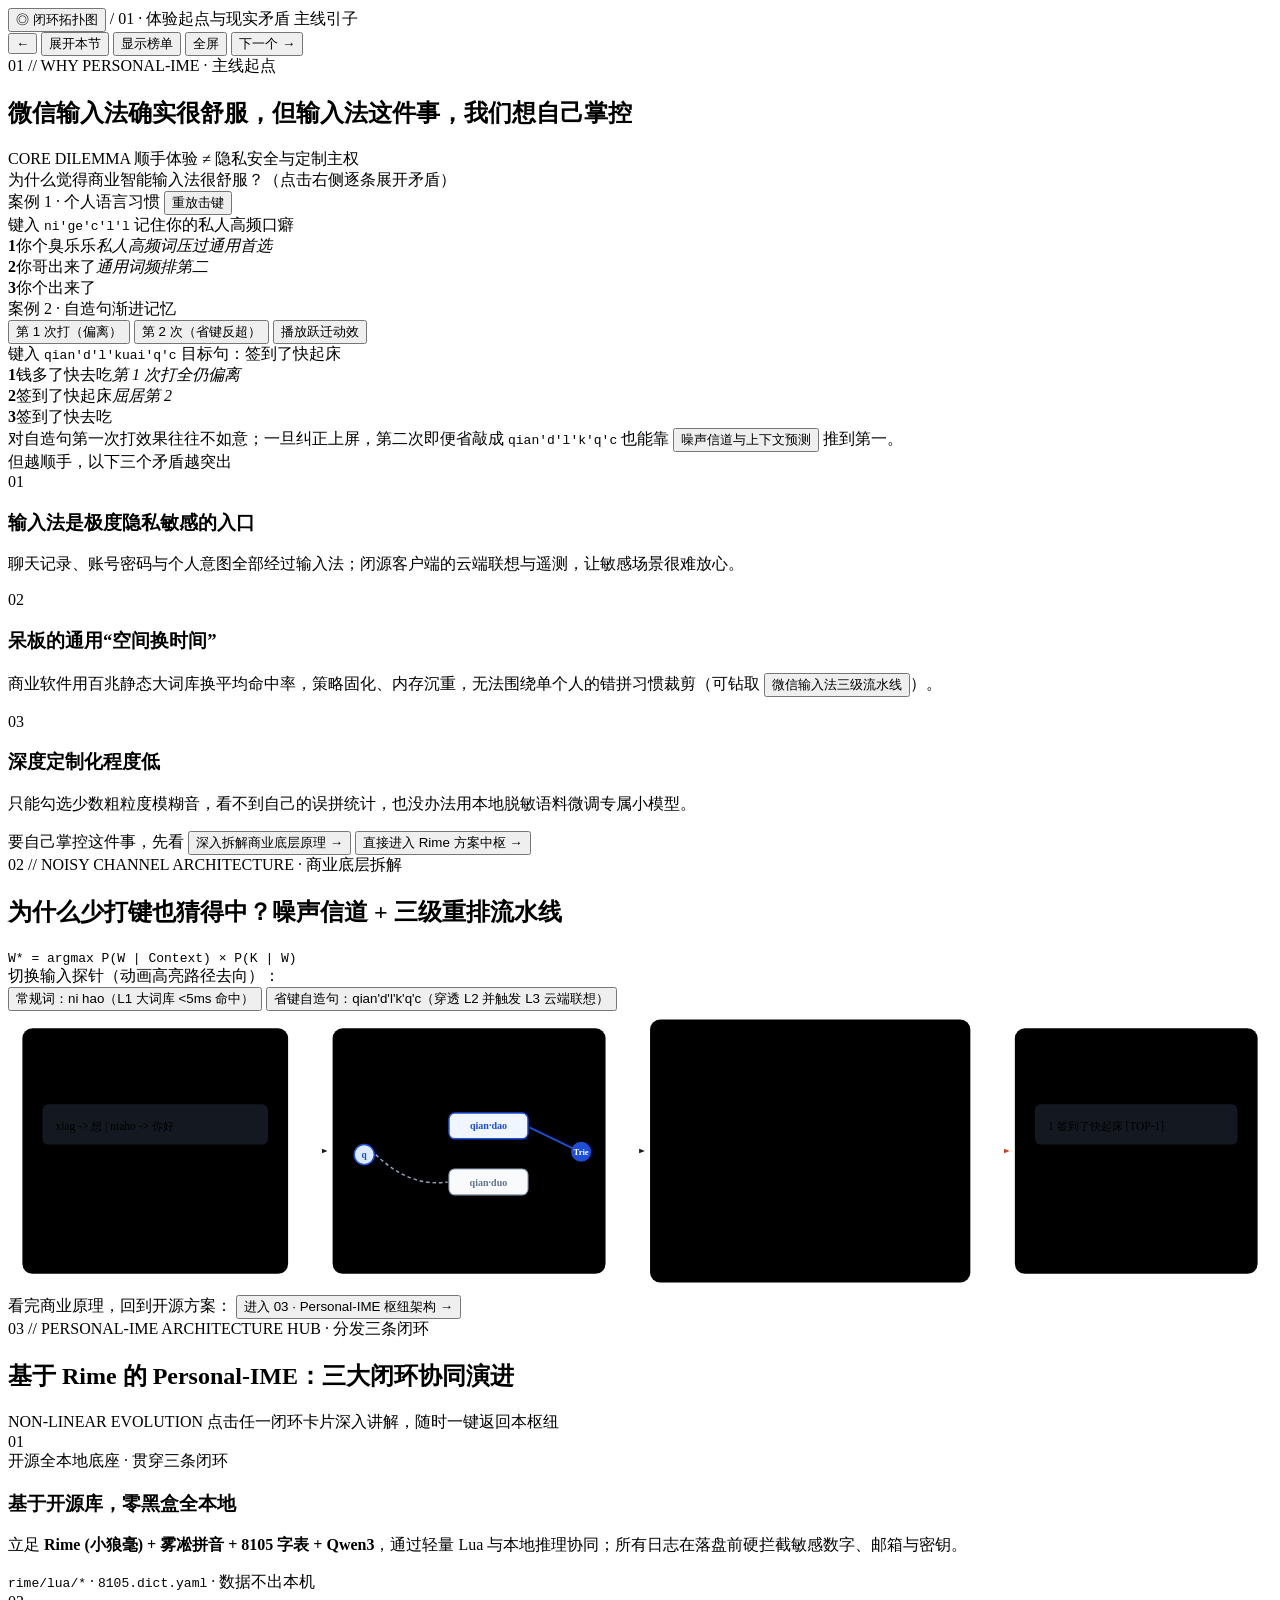
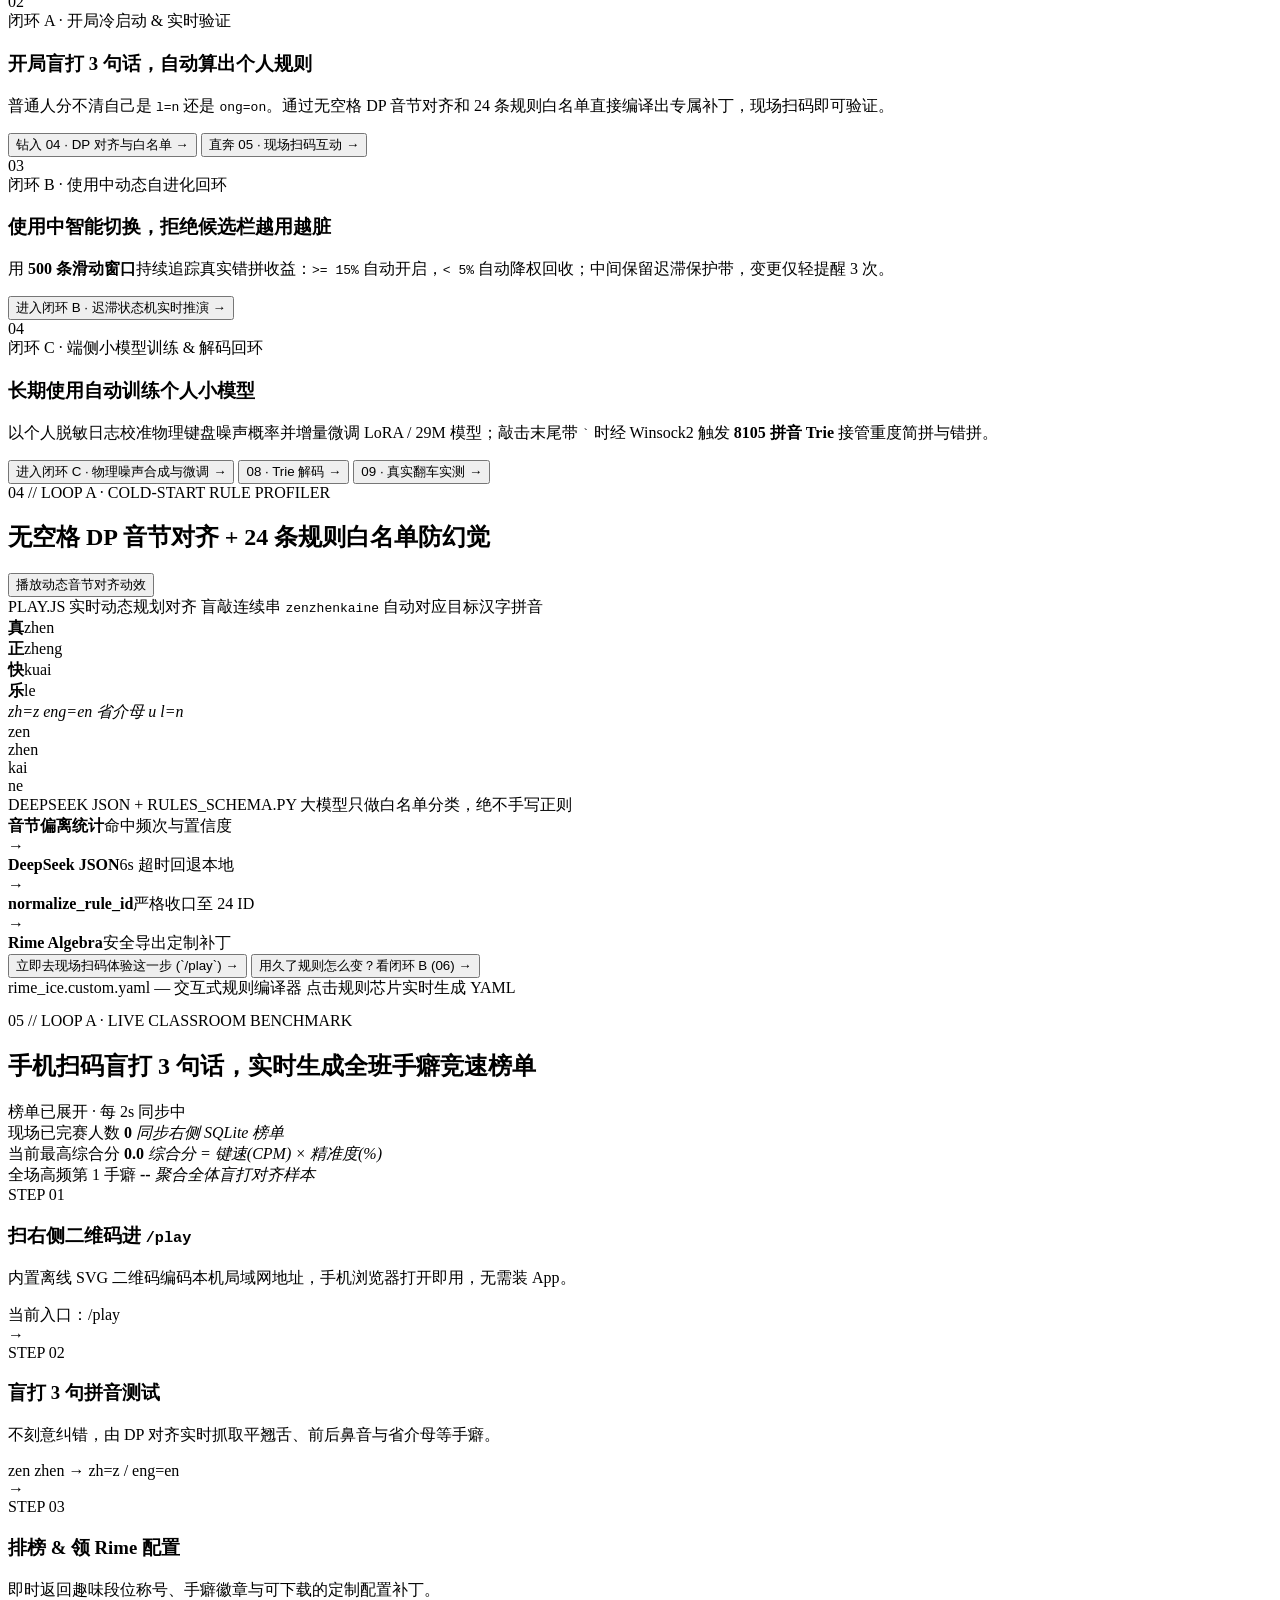
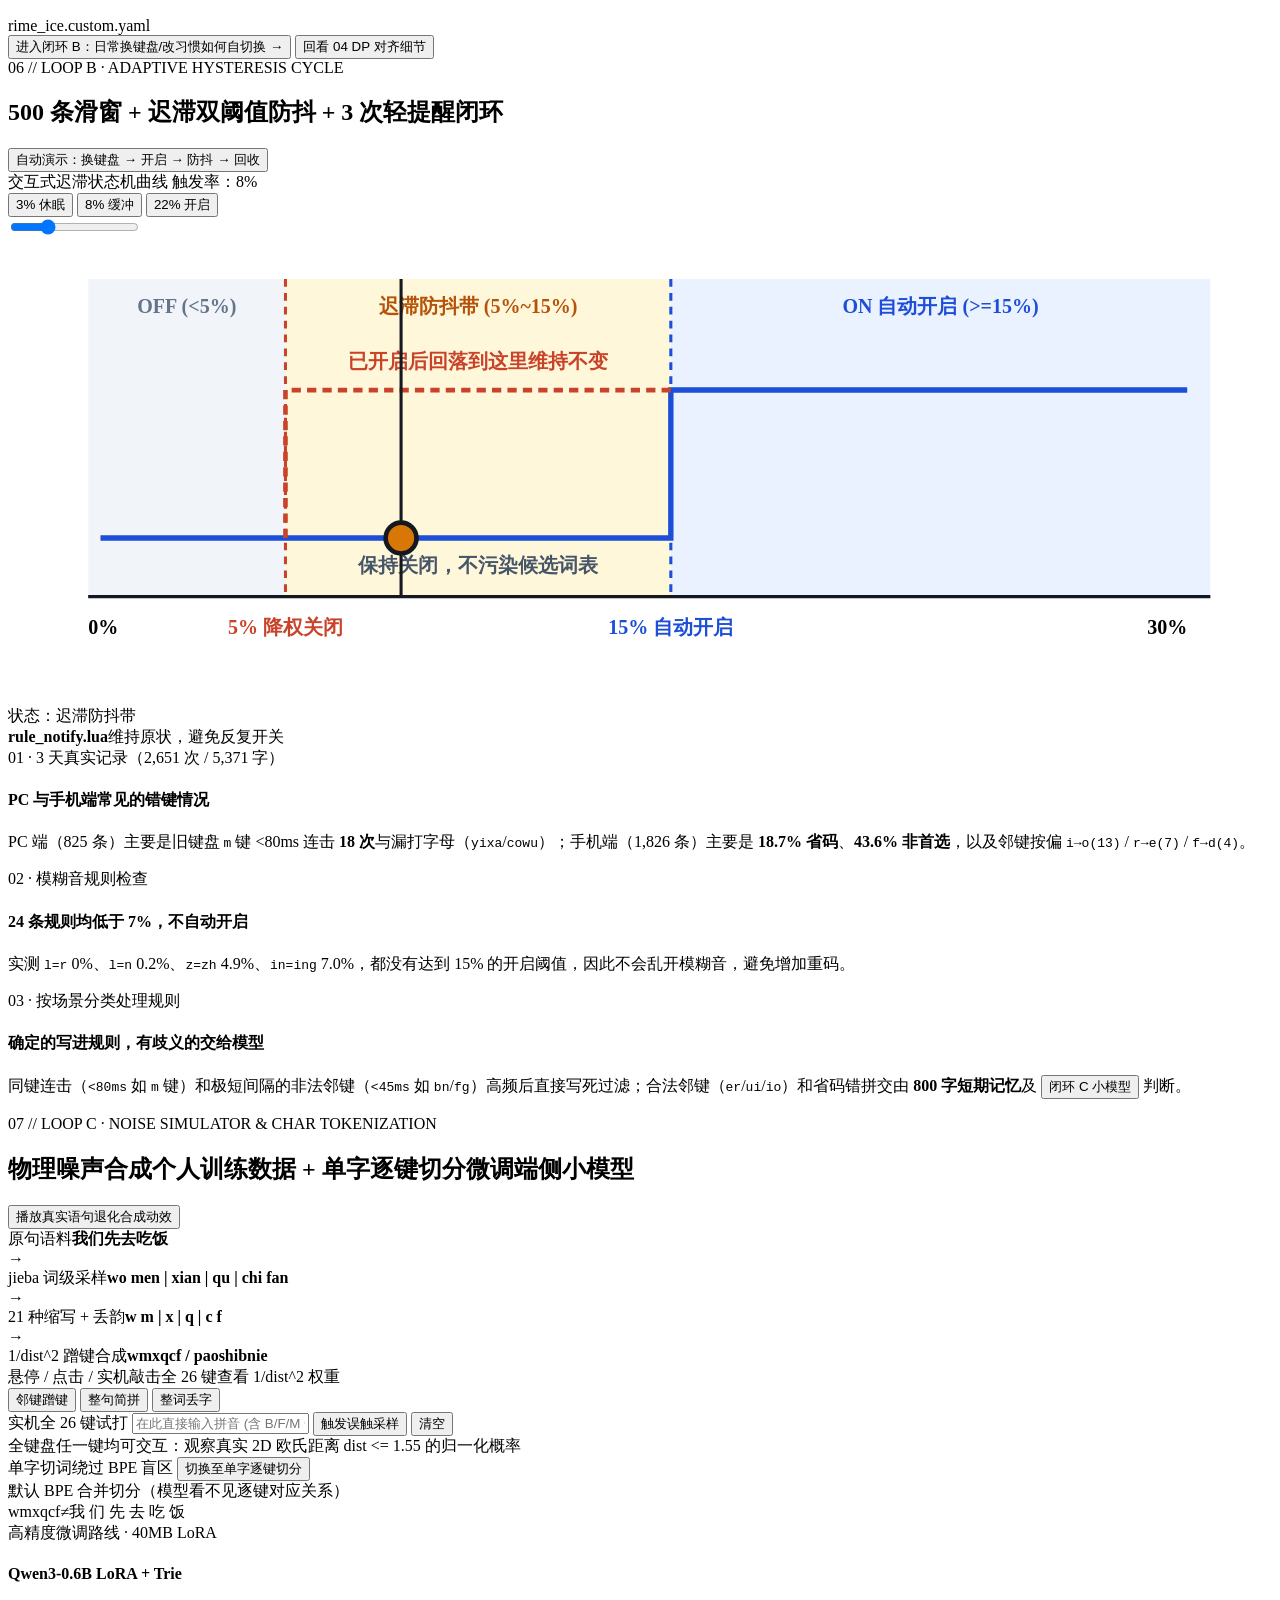
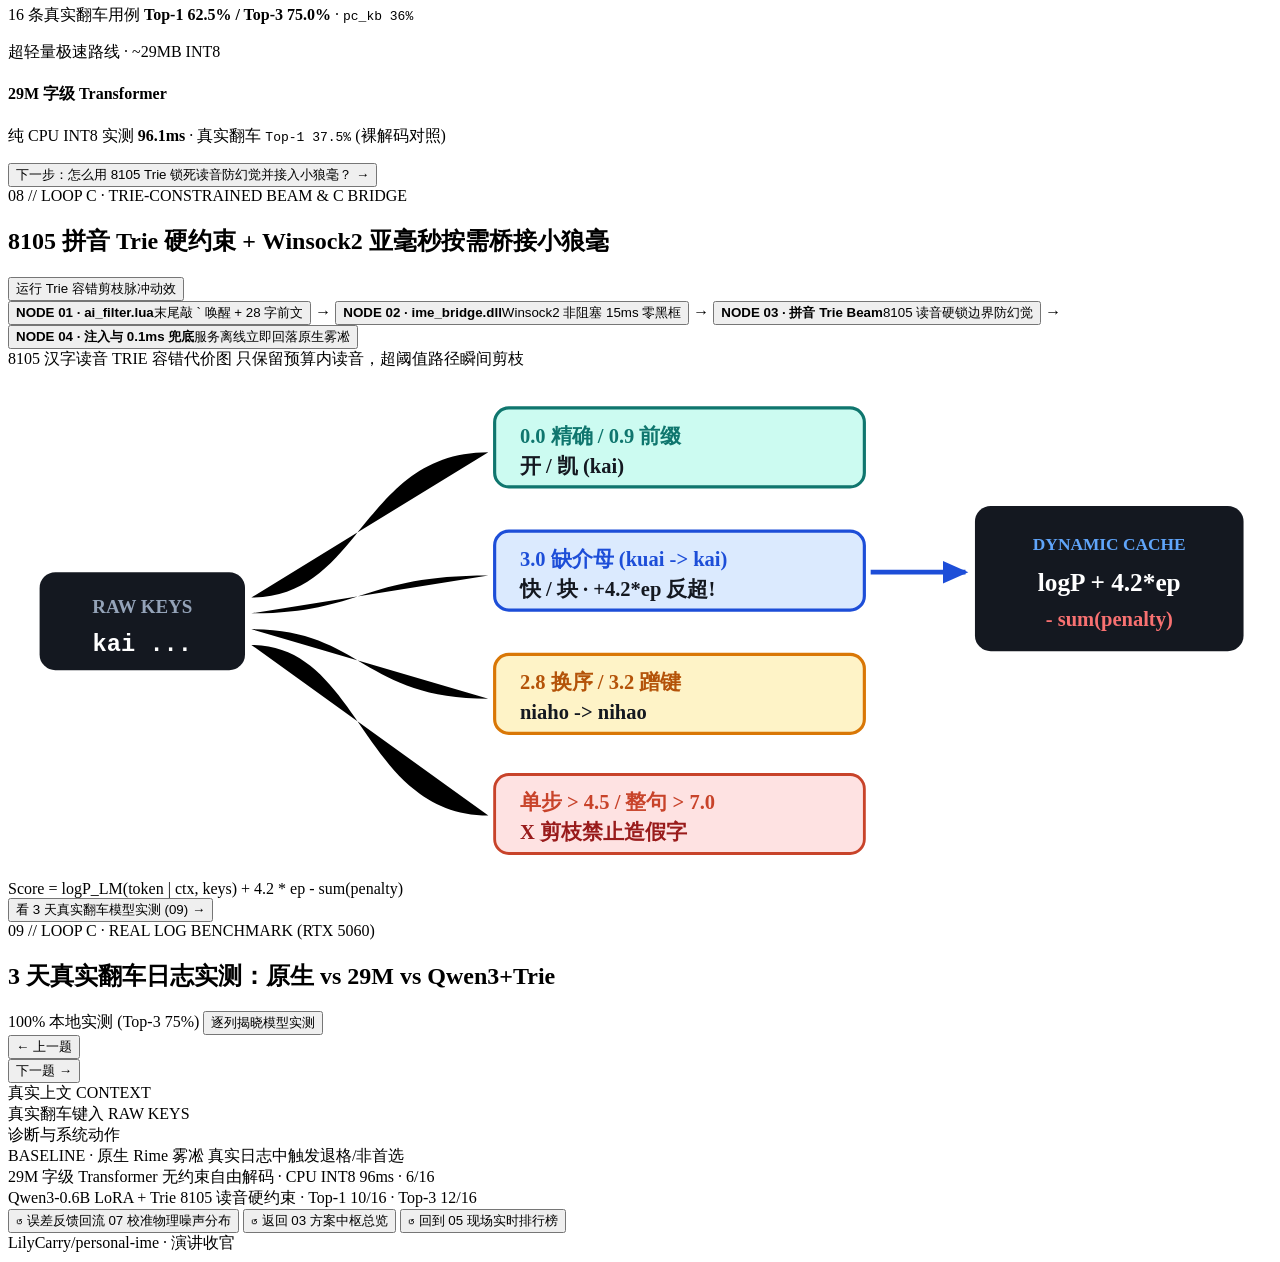
==== commit 4a99a656: "chore(web,docs): polish mod-9 real benchmark UI and sync final roadmap status" ====
--- a/web/static/index.html
+++ b/web/static/index.html
@@ -308,7 +308,7 @@
                 <div class="hub-actions">
                   <button type="button" class="kw-pill-blue" data-jump="6" data-jump-note="返回 03 · 方案中枢">进入闭环 C · 物理噪声合成与微调 →</button>
                   <button type="button" class="kw-link" data-jump="7" data-jump-note="返回 03 · 方案中枢">08 · Trie 解码 →</button>
-                  <button type="button" class="kw-link" data-jump="8" data-jump-note="返回 03 · 方案中枢">09 · 寝室实证 →</button>
+                  <button type="button" class="kw-link" data-jump="8" data-jump-note="返回 03 · 方案中枢">09 · 真实翻车实测 →</button>
                 </div>
               </article>
             </div>
@@ -682,7 +682,7 @@
                   <div class="ime-cand is-winner">Score = logP_LM(token | ctx, keys) + 4.2 * ep - sum(penalty)</div>
                 </div>
                 <div class="loop-footer-links">
-                  <button type="button" class="kw-pill-blue" data-jump="8" data-jump-note="返回 08 · Trie 解码与桥接">看寝室真人模型分化实证 (09) →</button>
+                  <button type="button" class="kw-pill-blue" data-jump="8" data-jump-note="返回 08 · Trie 解码与桥接">看 3 天真实翻车模型实测 (09) →</button>
                 </div>
               </div>
             </div>
@@ -698,9 +698,6 @@
               <div class="s9-actions">
                 <span id="cases-source-pill" class="tag tag-dark">100% 本地实测 (Top-3 75%)</span>
                 <button id="reveal-models-btn" class="hud-btn hud-btn-solid" type="button">逐列揭晓模型实测</button>
-                <label class="hud-btn file-label" title="导入本地 cases_compare.json">导入 JSON
-                  <input id="cases-file-input" type="file" accept=".json,application/json" hidden />
-                </label>
               </div>
             </div>
 
@@ -914,7 +911,7 @@
         <g class="topo-node" data-topo="8" transform="translate(972, 404)">
           <rect width="160" height="74" rx="12" />
           <text x="14" y="28" class="tn-k">09 // 闭环 C</text>
-          <text x="14" y="52" class="tn-t">寝室分化实证</text>
+          <text x="14" y="52" class="tn-t">真实翻车实测</text>
         </g>
       </svg>
     </div>
